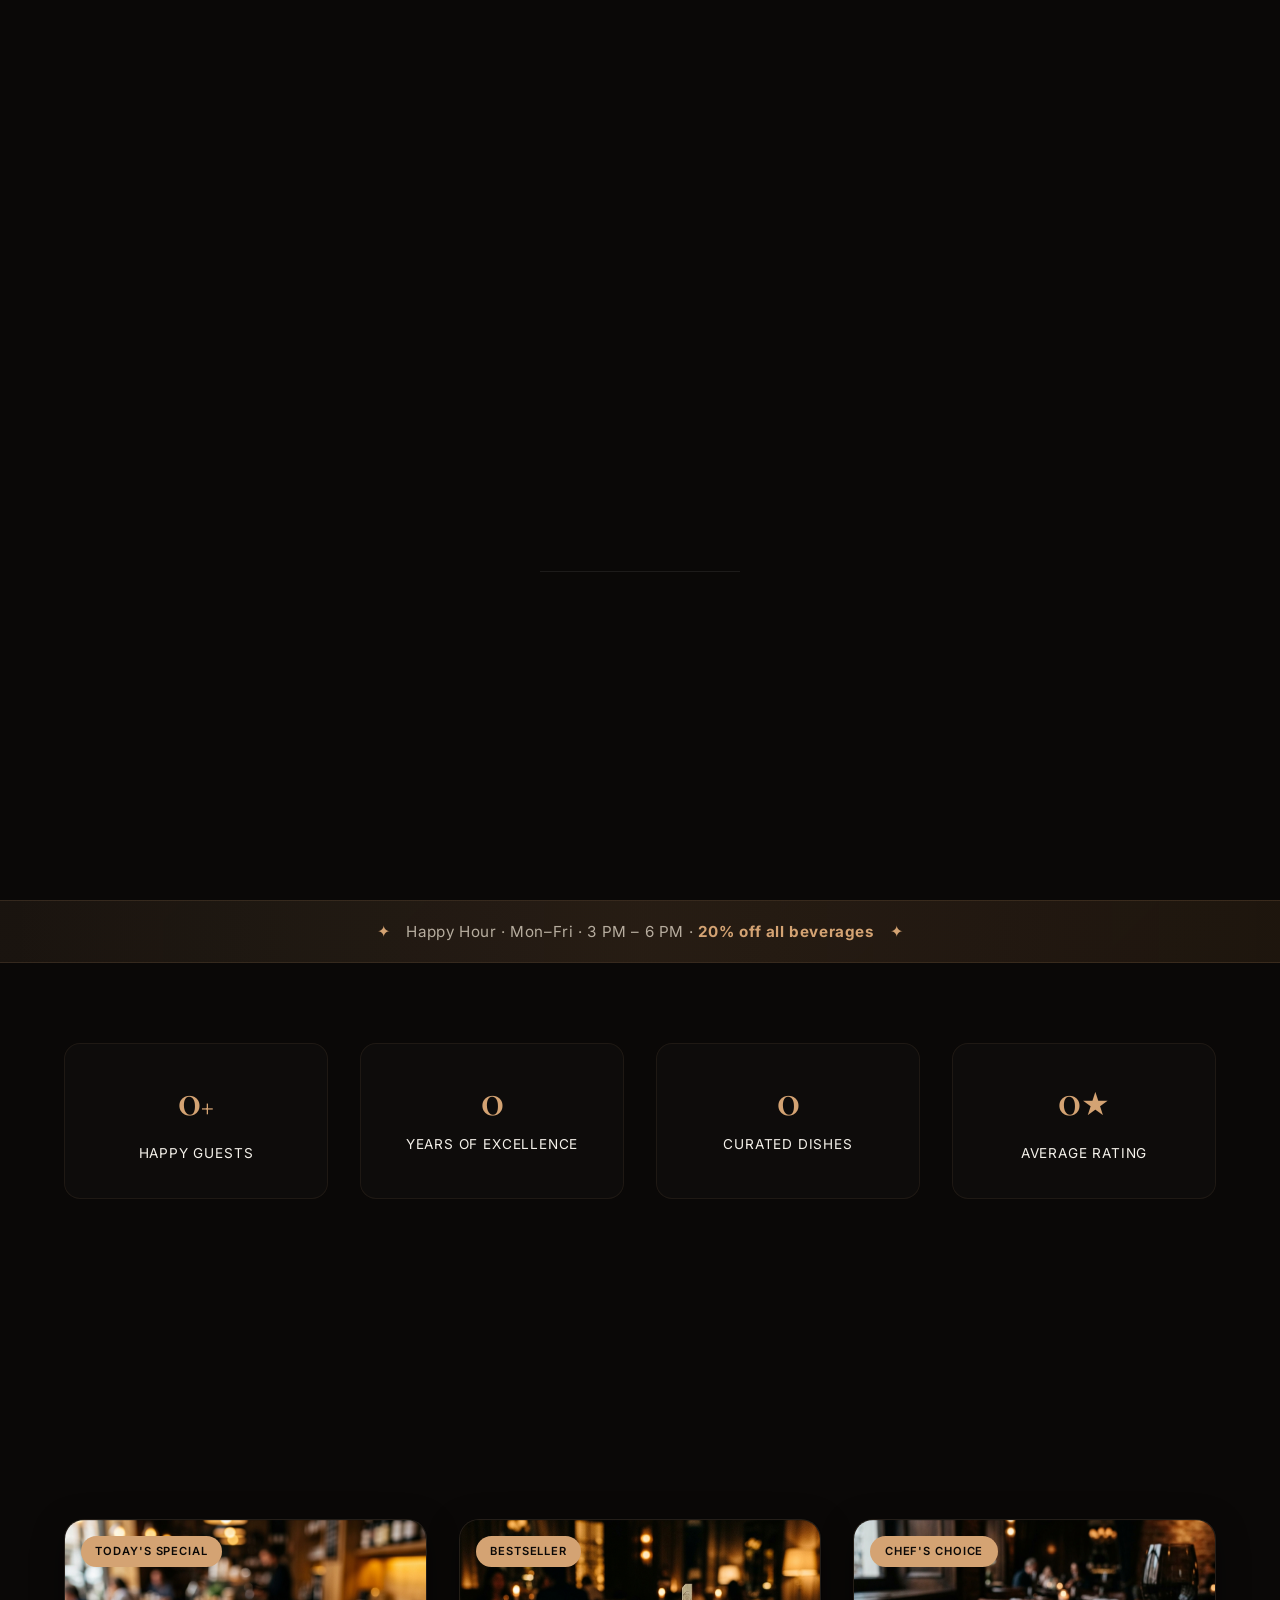
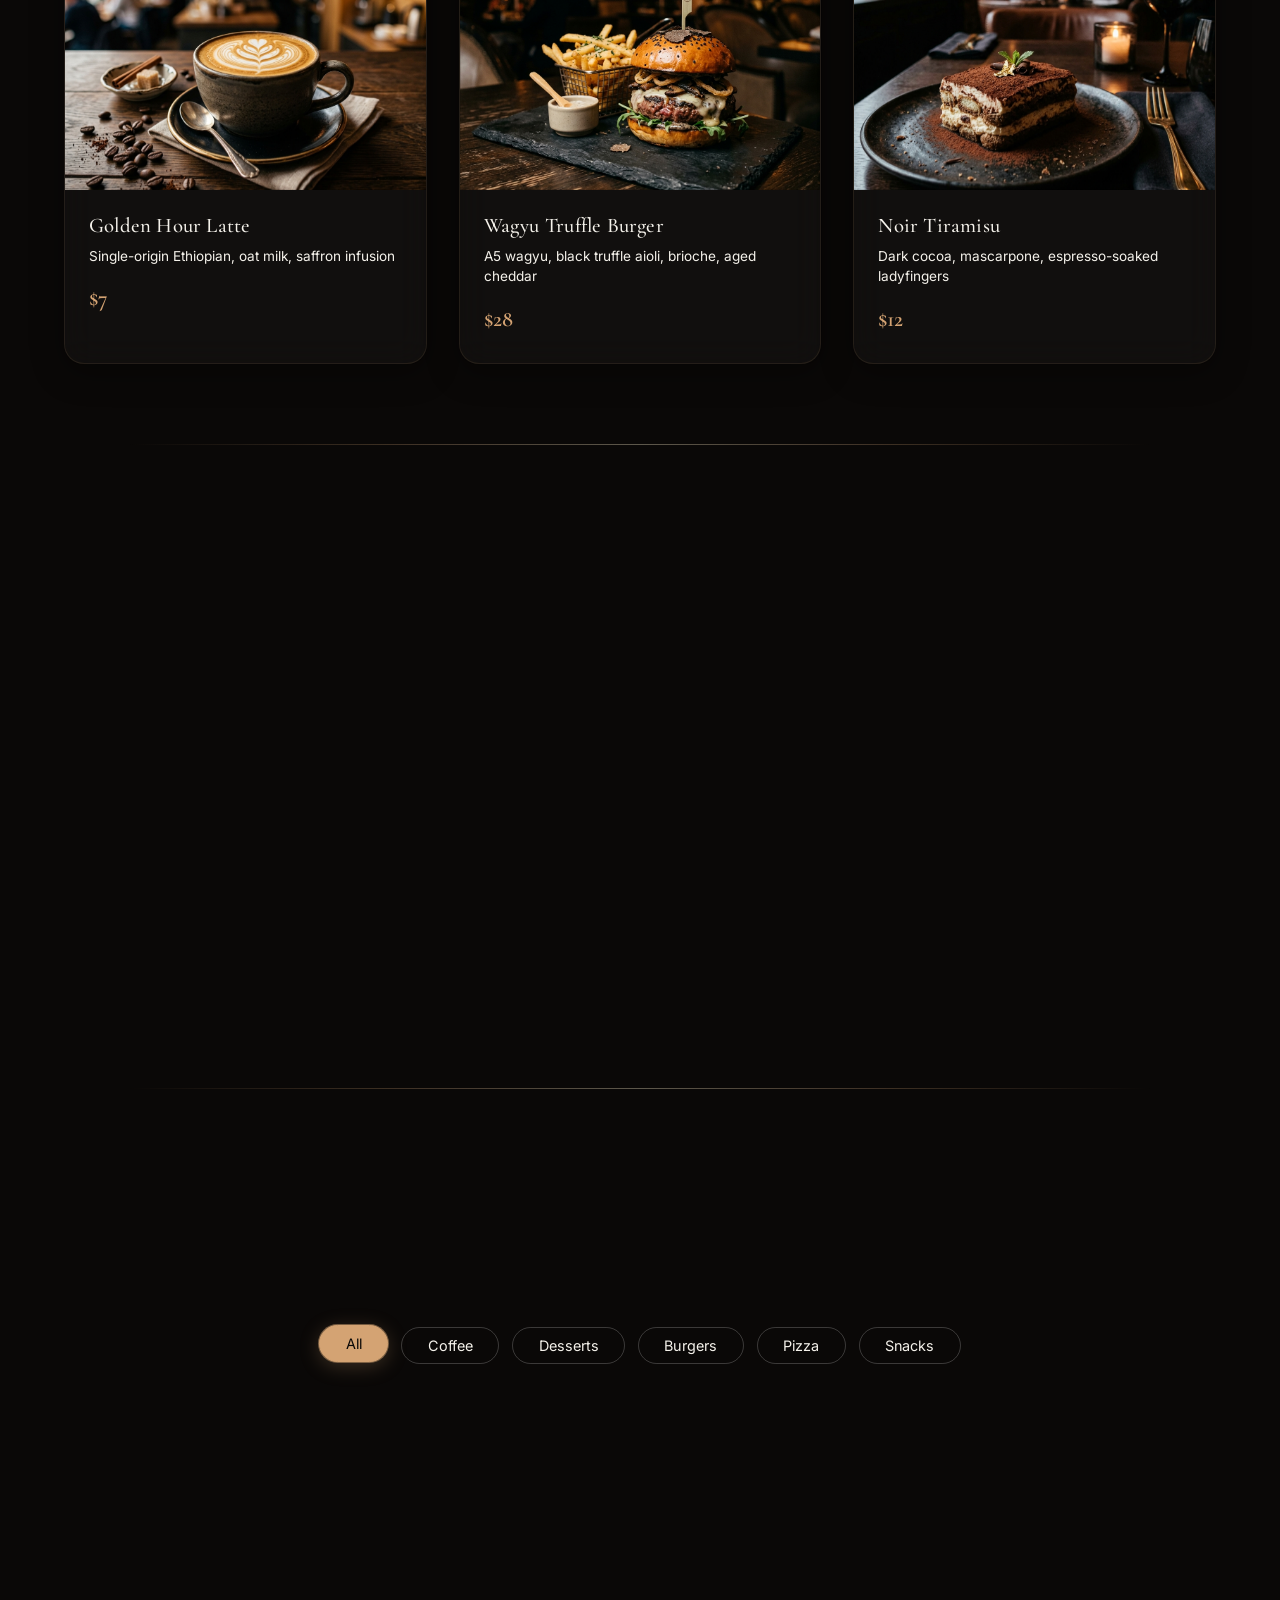
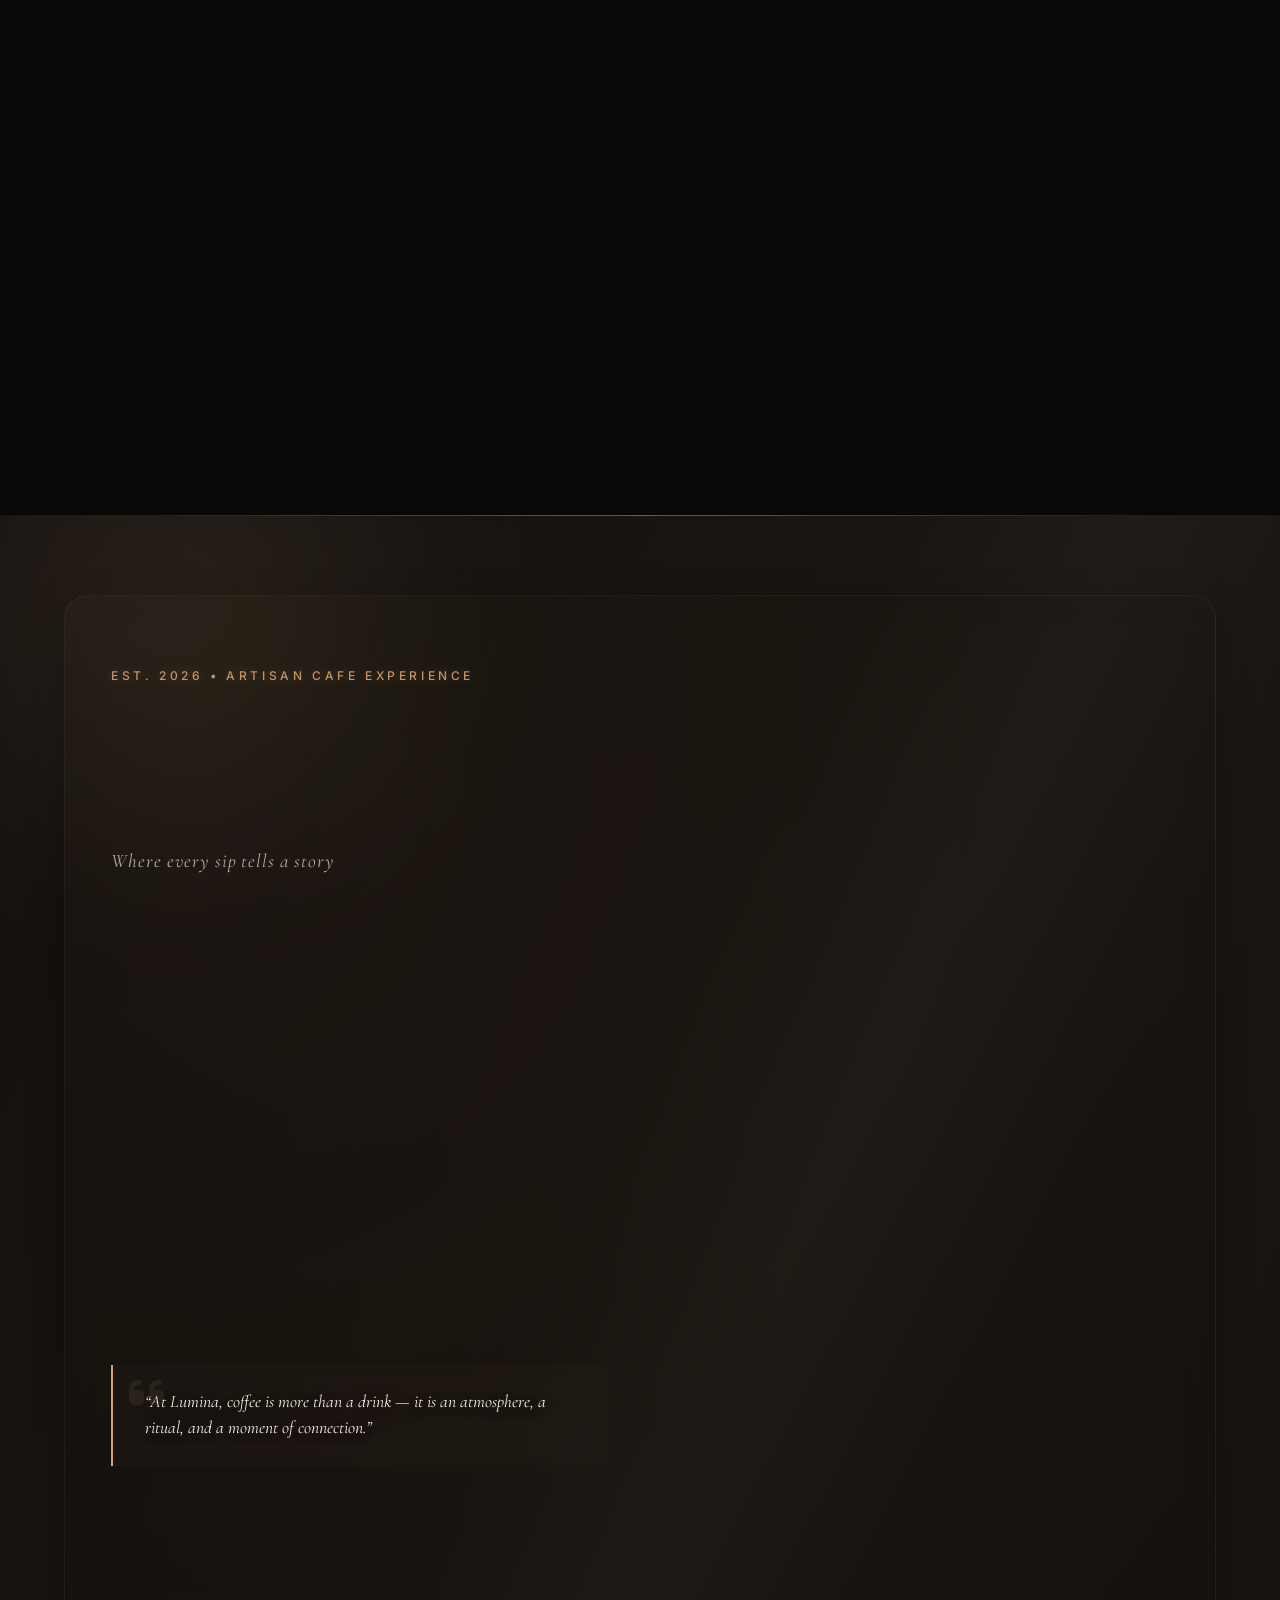
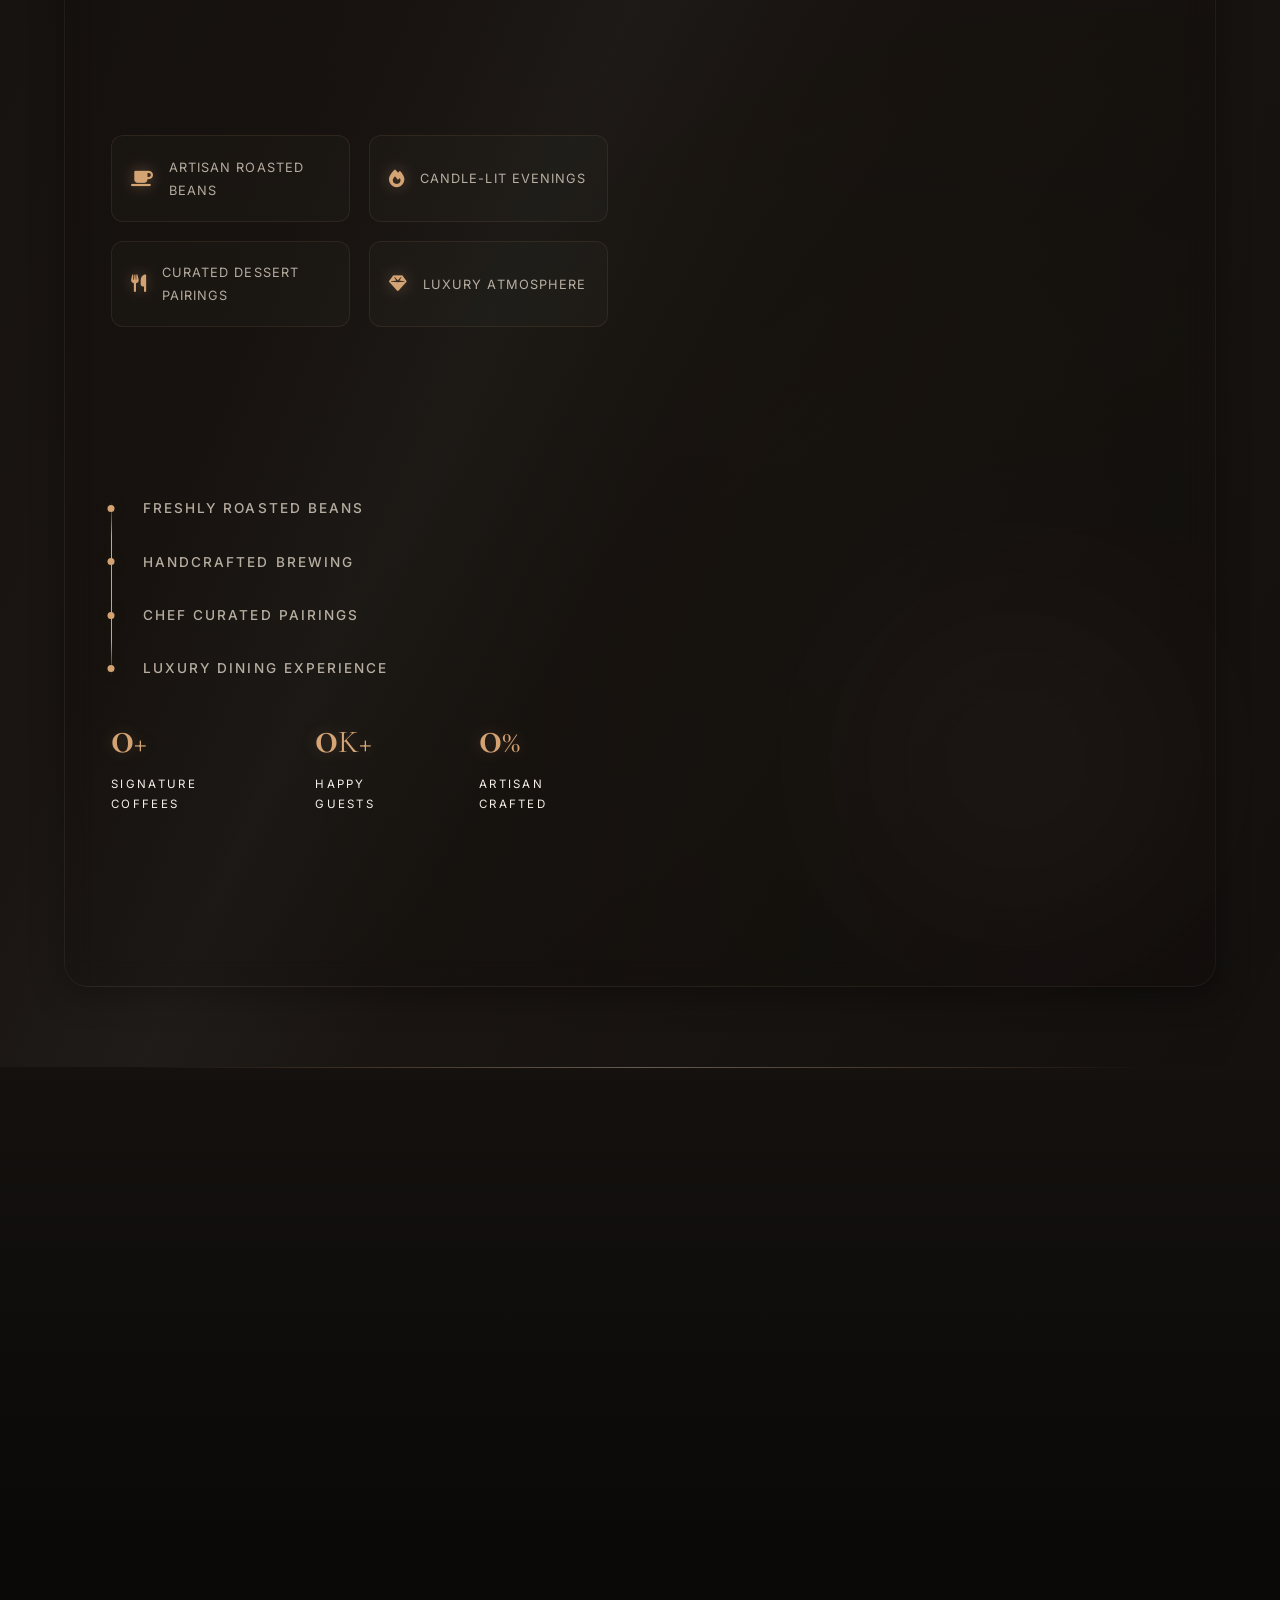
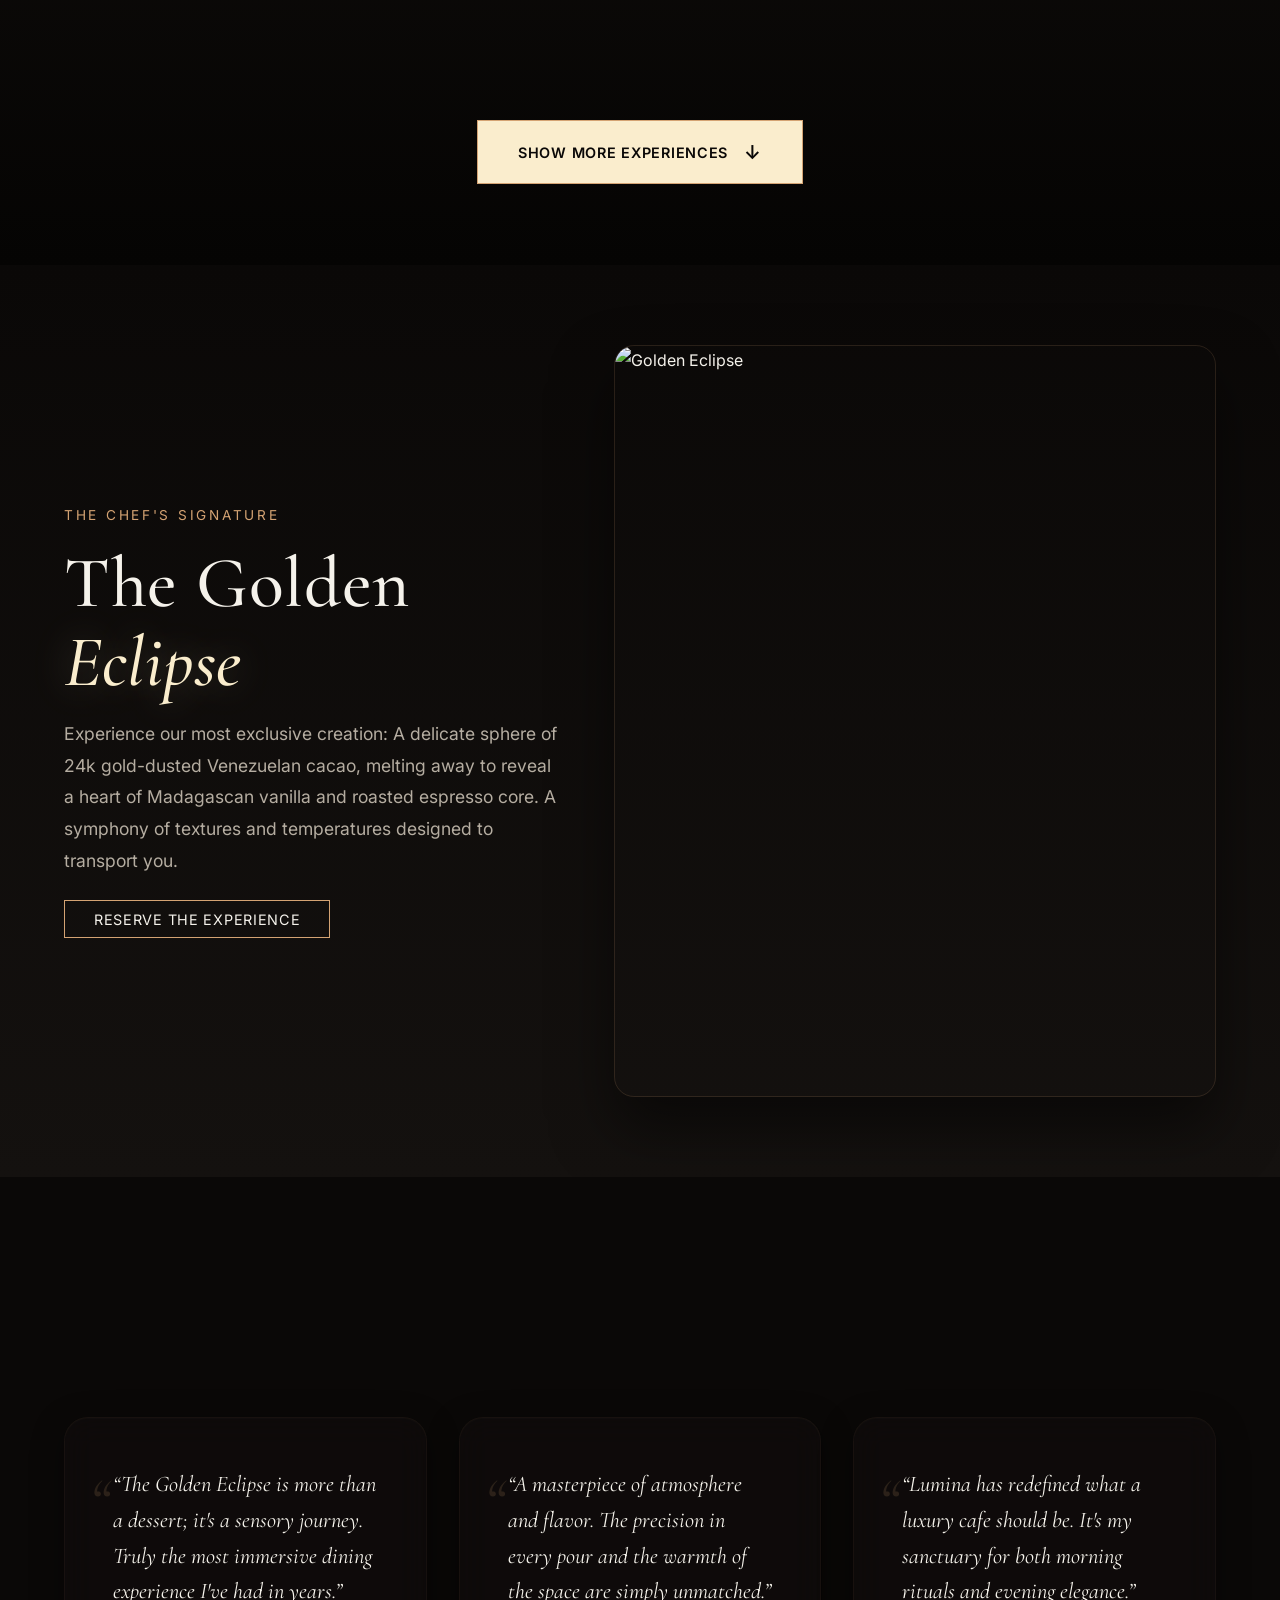
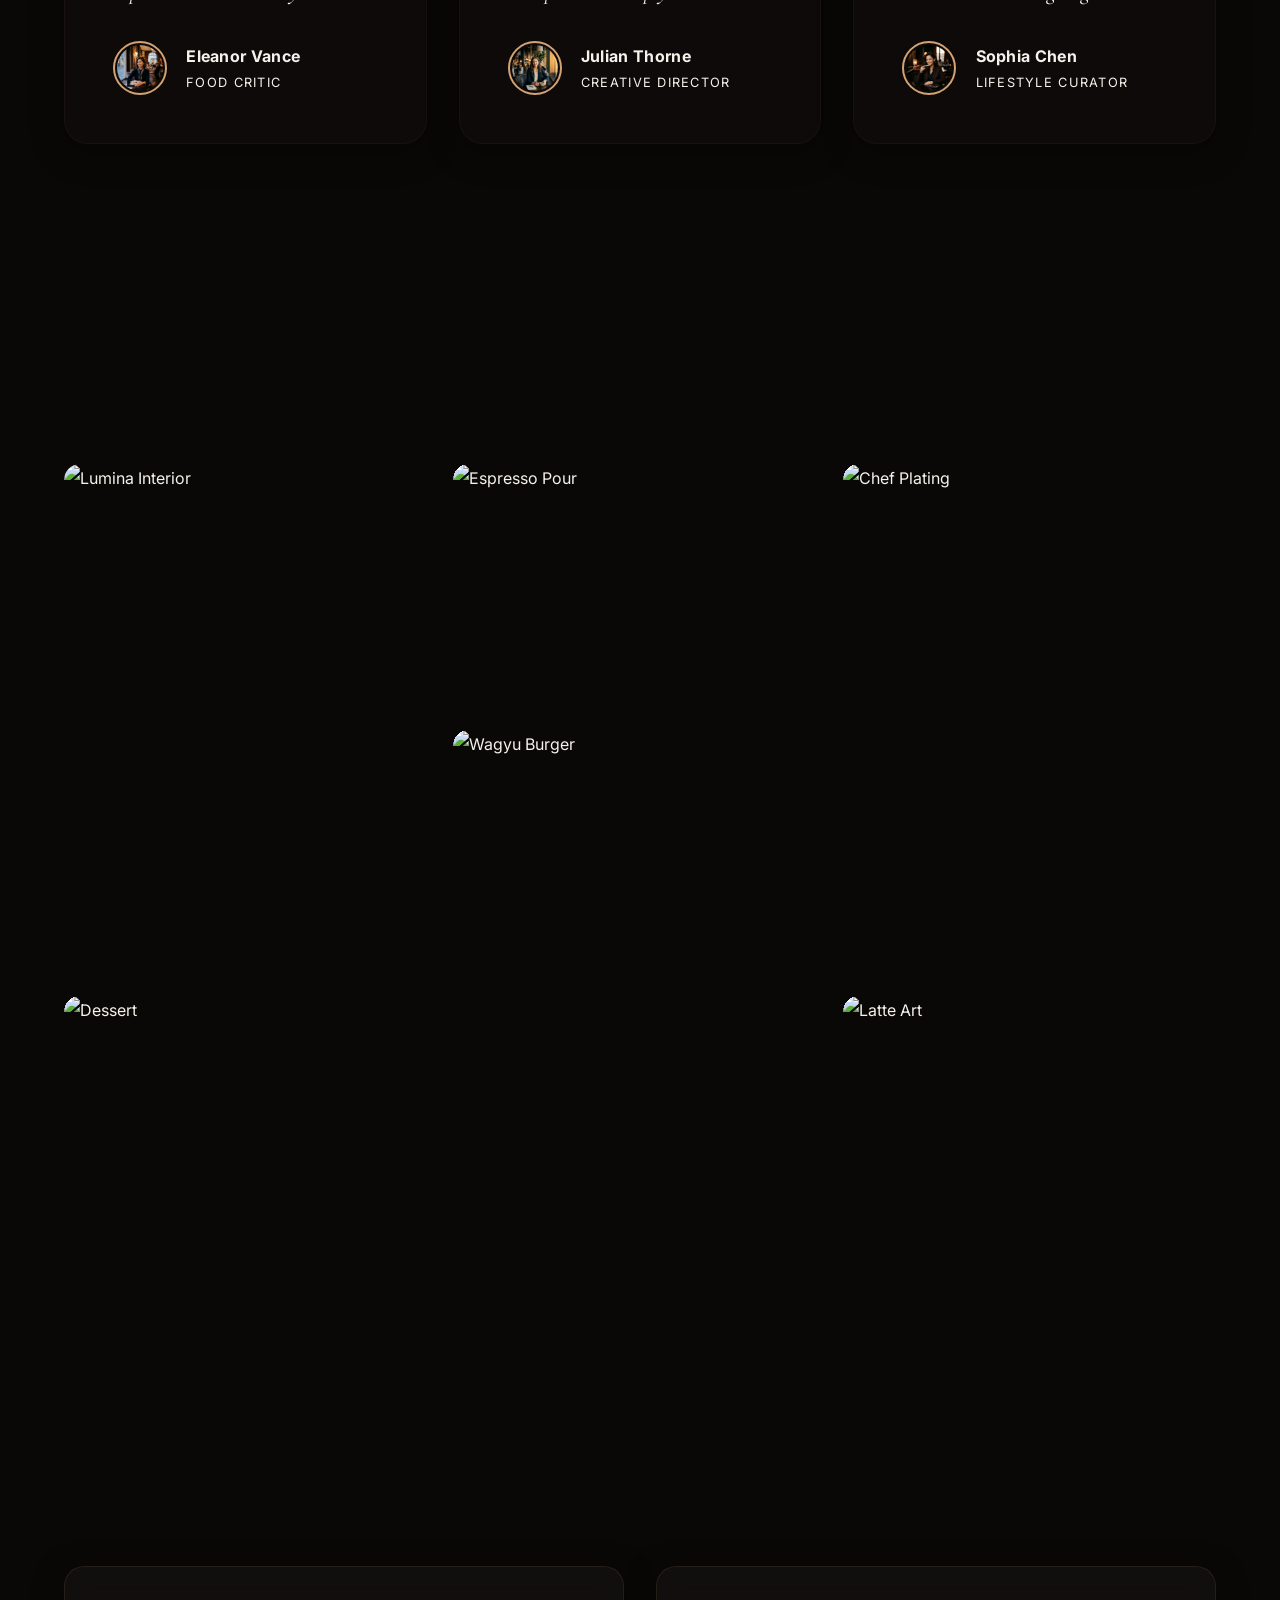
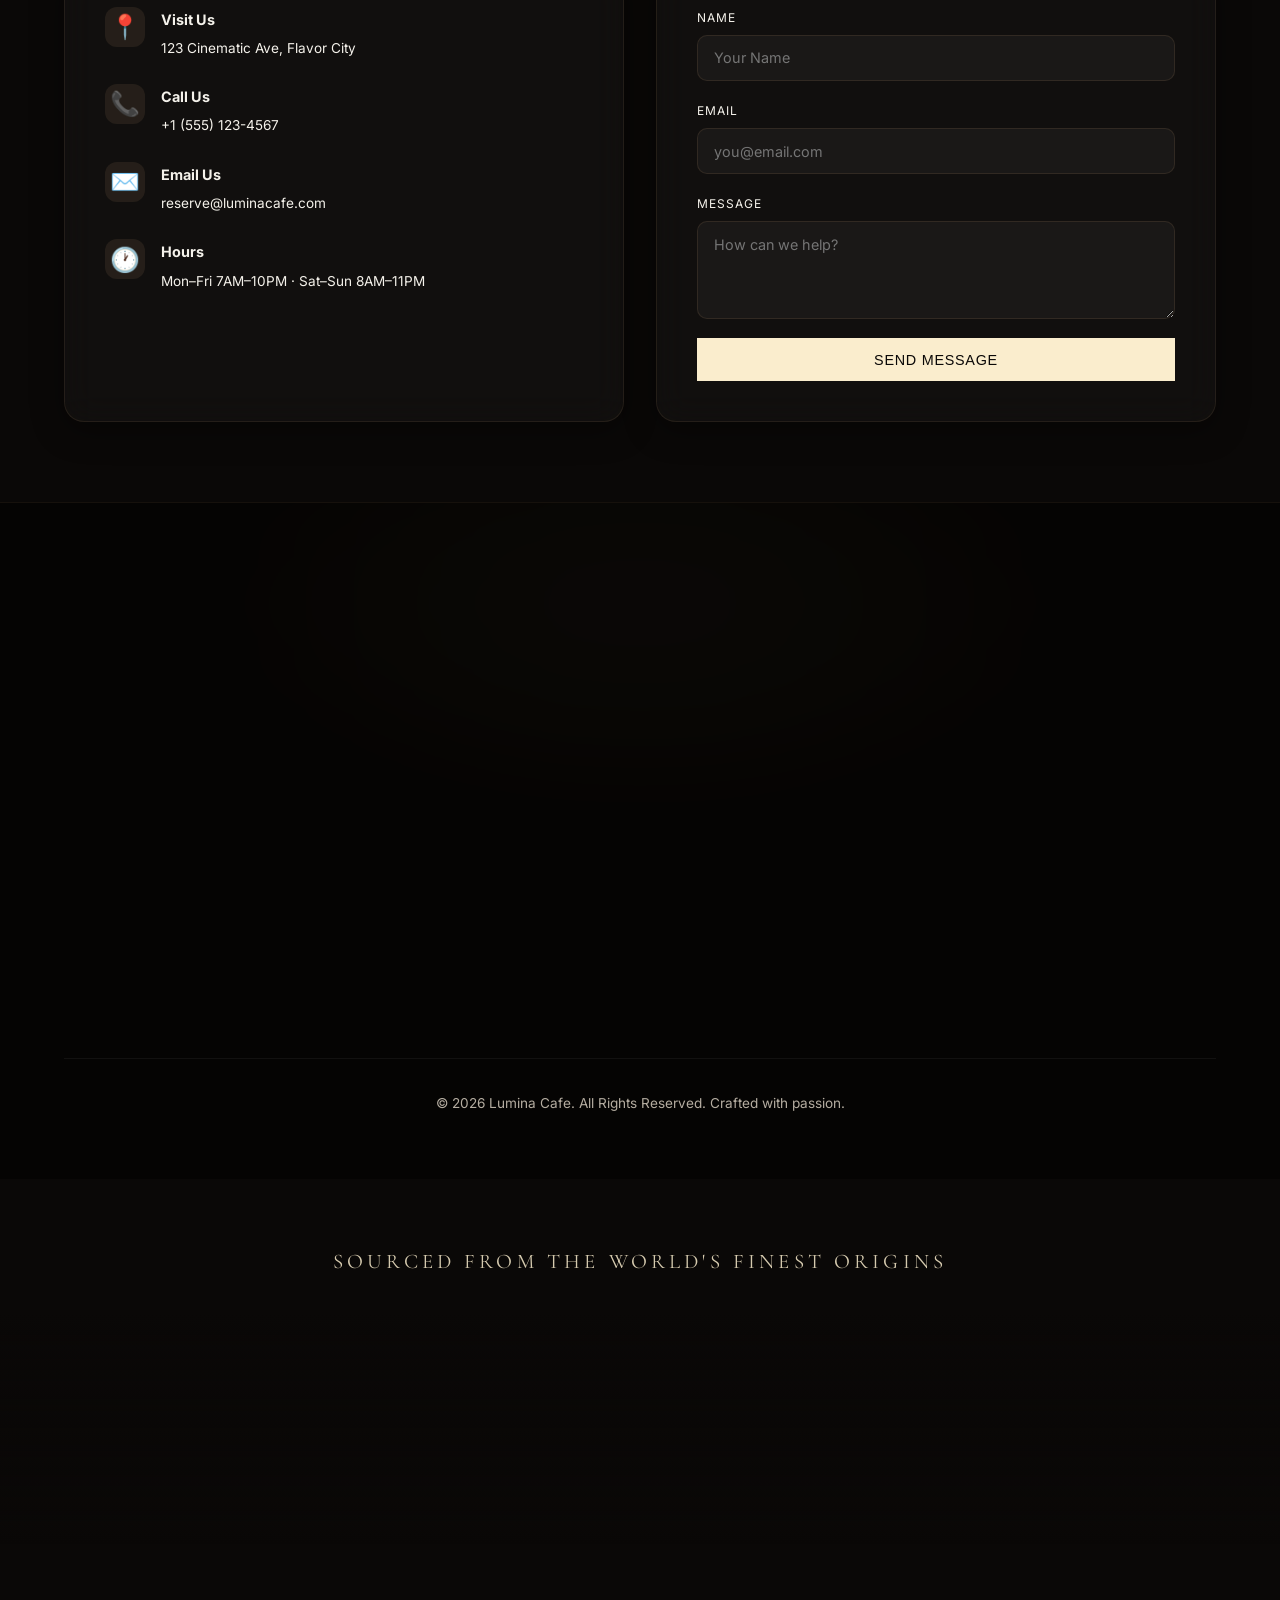
==== index.html @ 694cc817 "Upgrade footer social links to FontAwesome brands with premium 0.5s transitions" ====
<!DOCTYPE html>
<html lang="en">
<head>
    <meta charset="UTF-8">
    <meta name="viewport" content="width=device-width, initial-scale=1.0">
    <title>Lumina | Premium Cafe &amp; Restaurant — Artisan Coffee &amp; Gourmet Dining</title>
    <meta name="description" content="Lumina Cafe — Experience artisan coffee, gourmet cuisine, and cinematic ambiance. Reservations open for breakfast, lunch, dinner and happy hour in Flavor City.">
    <meta name="keywords" content="premium cafe, artisan coffee, gourmet restaurant, fine dining, Lumina, reservations">
    <meta property="og:title" content="Lumina — Premium Cafe & Restaurant">
    <meta property="og:description" content="Artisan coffee, gourmet cuisine, cinematic atmosphere.">
    <meta property="og:type" content="website">
    <meta name="twitter:card" content="summary_large_image">
    <link rel="icon" href="data:image/svg+xml,<svg xmlns='http://www.w3.org/2000/svg' viewBox='0 0 100 100'><text y='.9em' font-size='90'>☕</text></svg>">
    
    <!-- Preconnect to fonts -->
    <link rel="preconnect" href="https://fonts.googleapis.com">
    <link rel="preconnect" href="https://fonts.gstatic.com" crossorigin>
    <link href="https://fonts.googleapis.com/css2?family=Cormorant+Garamond:ital,wght@0,400;0,500;0,600;0,700;1,400&family=Inter:wght@300;400;500;600&display=swap" rel="stylesheet">
    <!-- FontAwesome icons -->
    <link rel="stylesheet" href="https://cdnjs.cloudflare.com/ajax/libs/font-awesome/6.4.0/css/all.min.css">
    <link rel="stylesheet" href="styles.css?v=3">
</head>
<body>
    <!-- Cinematic Preloader -->
    <div id="loader" class="loader-container">
        <div class="loader-content">
            <div class="loader-visual">
                <div class="loader-beans">
                    <div class="bean-bit"></div>
                    <div class="bean-bit"></div>
                    <div class="bean-bit"></div>
                </div>
                <div class="loader-steam">
                    <span style="--i:1"></span>
                    <span style="--i:3"></span>
                    <span style="--i:2"></span>
                </div>
            </div>
            <h1 class="loader-logo">LUMINA</h1>
            <div class="loader-status">
                <div class="status-bar"></div>
            </div>
        </div>
    </div>

    <!-- Three.js Canvas Container for Background Particles -->
    <canvas id="bg-canvas"></canvas>

    <!-- ── Ambient Atmosphere Layer (pure CSS, pointer-events: none) ── -->
    <div class="ambient-layer" aria-hidden="true">
        <!-- Floating warm light orbs -->
        <div class="amb-orb amb-orb--1"></div>
        <div class="amb-orb amb-orb--2"></div>
        <div class="amb-orb amb-orb--3"></div>
        <div class="amb-orb amb-orb--4"></div>
        <!-- Cinematic edge vignette (breathes softly) -->
        <div class="amb-vignette"></div>
        <!-- Bokeh micro-dots layer -->
        <div class="amb-bokeh"></div>
    </div>

    <!-- Navigation -->
    <nav class="navbar">
        <div class="logo">LUMINA</div>
        <div class="nav-links">
            <a href="#home" class="nav-link">Home</a>
            <a href="#menu" class="nav-link">Menu</a>
            <a href="#gallery" class="nav-link">Gallery</a>
            <a href="#story" class="nav-link">Story</a>
            <a href="#contact" class="nav-link">Contact</a>
        </div>
        <button class="cta-btn" id="nav-reserve-btn">Reservations</button>
        <div class="hamburger" id="hamburger-btn">
            <span></span>
            <span></span>
            <span></span>
        </div>
    </nav>

    <!-- Full-Screen Mobile Menu -->
    <div class="mobile-menu-overlay" id="mobile-menu">
        <button class="mobile-close" id="mobile-close-btn">&times;</button>
        <div class="mobile-menu-content">
            <a href="#home" class="mobile-link">Home</a>
            <a href="#menu" class="mobile-link">Menu</a>
            <a href="#gallery" class="mobile-link">Gallery</a>
            <a href="#story" class="mobile-link">Story</a>
            <a href="#contact" class="mobile-link">Contact</a>
            <button class="primary-btn mobile-reserve-btn" id="mobile-reserve-btn">Reserve a Table</button>
        </div>
    </div>

    <!-- Reservation Modal -->
    <div class="reservation-modal" id="reservation-modal">
        <div class="modal-backdrop" id="modal-backdrop"></div>
        <div class="modal-container glass">
            <button class="modal-close" id="modal-close">&times;</button>
            <h2 class="modal-title">Reserve Your Table</h2>
            <p class="modal-subtitle">Experience an unforgettable evening at Lumina</p>
            <form class="reservation-form" id="reservation-form" action="https://formspree.io/f/xpzvqgqk" method="POST">
                <div class="form-row">
                    <div class="form-group">
                        <label for="res-name">Full Name</label>
                        <input type="text" id="res-name" name="name" placeholder="Your Name" required>
                    </div>
                    <div class="form-group">
                        <label for="res-email">Email</label>
                        <input type="email" id="res-email" name="email" placeholder="you@email.com" required>
                    </div>
                </div>
                <div class="form-row">
                    <div class="form-group">
                        <label for="res-date">Date</label>
                        <input type="date" id="res-date" name="date" required>
                    </div>
                    <div class="form-group">
                        <label for="res-time">Time</label>
                        <input type="time" id="res-time" name="time" required>
                    </div>
                </div>
                <div class="form-row">
                    <div class="form-group">
                        <label for="res-guests">Guests</label>
                        <select id="res-guests" name="guests">
                            <option value="1">1 Guest</option>
                            <option value="2" selected>2 Guests</option>
                            <option value="3">3 Guests</option>
                            <option value="4">4 Guests</option>
                            <option value="5+">5+ Guests</option>
                        </select>
                    </div>
                    <div class="form-group">
                        <label for="res-occasion">Occasion</label>
                        <select id="res-occasion" name="occasion">
                            <option value="casual">Casual Dining</option>
                            <option value="birthday">Birthday</option>
                            <option value="anniversary">Anniversary</option>
                            <option value="business">Business Meeting</option>
                        </select>
                    </div>
                </div>
                <div class="form-group full-width">
                    <label for="res-notes">Special Requests</label>
                    <textarea id="res-notes" name="notes" placeholder="Allergies, seating preference, etc." rows="3"></textarea>
                </div>
                <button type="submit" class="primary-btn gold-btn submit-btn">Confirm Reservation</button>
            </form>
            <div class="form-success" id="form-success" style="display:none;">
                <span class="success-icon">✓</span>
                <h3>Reservation Confirmed!</h3>
                <p>We look forward to welcoming you at Lumina.</p>
            </div>
        </div>
    </div>

    <main>
        <!-- Hero Section -->
        <section id="home" class="hero stunning-hero">
            <div class="hero-bg-container">
                <video class="hero-bg-video" autoplay muted loop playsinline>
                    <source src="https://www.pexels.com/download/video/37387021/" type="video/mp4">
                </video>
                
                <div class="hero-ambient-glow"></div>
                <div class="hero-light-sweep"></div>
                <div class="hero-overlay"></div>
            </div>
            
            <div class="hero-content stunning-content">
                <h1 class="hero-title stunning-title">
                    <span class="title-line">Elevate Your</span><br>
                    <span class="title-line highlight italic gold-text">Coffee Experience</span>
                </h1>
                <p class="hero-subtitle stunning-subtitle">Immerse yourself in a world of rich aromas, artisan crafts, and luxurious indulgence.</p>
                
                <div class="hero-actions stunning-actions">
                    <a href="#order" class="primary-btn gold-btn">Order Now</a>
                    <a href="#menu" class="secondary-btn">Explore Menu</a>
                </div>
            </div>

            <!-- Floating 3D Assets -->
            <div class="hero-3d-assets">
                <img src="assets/3d_coffee_cup.png" alt="3D Coffee Cup" class="floating-asset main-cup">
            </div>

            <div class="scroll-indicator">
                <div class="mouse"></div>
                <span class="text">Scroll to discover</span>
            </div>
        </section>

        <!-- Promo Banner -->
        <div class="promo-banner">
            <span class="promo-icon">✦</span>
            <p class="promo-text">Happy Hour · Mon–Fri · 3 PM – 6 PM · <strong>20% off all beverages</strong></p>
            <span class="promo-icon">✦</span>
        </div>

        <!-- Stats Counter Section -->
        <section class="stats-section">
            <div class="stats-grid">
                <div class="stat-item">
                    <span class="stat-number" data-target="1200">0</span><span class="stat-suffix">+</span>
                    <p class="stat-label">Happy Guests</p>
                </div>
                <div class="stat-item">
                    <span class="stat-number" data-target="8">0</span>
                    <p class="stat-label">Years of Excellence</p>
                </div>
                <div class="stat-item">
                    <span class="stat-number" data-target="42">0</span>
                    <p class="stat-label">Curated Dishes</p>
                </div>
                <div class="stat-item">
                    <span class="stat-number" data-target="4.9">0</span><span class="stat-suffix">★</span>
                    <p class="stat-label">Average Rating</p>
                </div>
            </div>
        </section>

        <!-- Chef's Picks -->
        <section class="chefs-picks-section">
            <div class="section-header">
                <h2 class="section-title">Chef's Signature Picks</h2>
                <p class="section-subtitle">Handcrafted favorites from our culinary team.</p>
            </div>
            <div class="picks-grid">
                <div class="pick-card glass">
                    <div class="pick-img-wrap">
                        <img src="assets/chef_latte.png" alt="Signature Latte" class="pick-img">
                        <span class="pick-badge">Today's Special</span>
                    </div>
                    <div class="pick-info">
                        <h3>Golden Hour Latte</h3>
                        <p>Single-origin Ethiopian, oat milk, saffron infusion</p>
                        <span class="pick-price">$7</span>
                    </div>
                </div>
                <div class="pick-card glass">
                    <div class="pick-img-wrap">
                        <img src="assets/chef_burger.png" alt="Wagyu Burger" class="pick-img">
                        <span class="pick-badge">Bestseller</span>
                    </div>
                    <div class="pick-info">
                        <h3>Wagyu Truffle Burger</h3>
                        <p>A5 wagyu, black truffle aioli, brioche, aged cheddar</p>
                        <span class="pick-price">$28</span>
                    </div>
                </div>
                <div class="pick-card glass">
                    <div class="pick-img-wrap">
                        <img src="assets/chef_tiramisu.png" alt="Tiramisu" class="pick-img">
                        <span class="pick-badge">Chef's Choice</span>
                    </div>
                    <div class="pick-info">
                        <h3>Noir Tiramisu</h3>
                        <p>Dark cocoa, mascarpone, espresso-soaked ladyfingers</p>
                        <span class="pick-price">$12</span>
                    </div>
                </div>
            </div>
        </section>

        <!-- Features Section -->
        <section id="features" class="features-section">
            <div class="section-header">
                <h2 class="section-title">The Lumina Difference</h2>
                <p class="section-subtitle">Excellence in every detail, crafted for your ultimate experience.</p>
            </div>
            <div class="features-grid">
                <!-- Feature 1 -->
                <div class="feature-card glass feature-card-3d">
                    <div class="feature-icon-wrapper">
                        <img src="assets/icon_fresh.png" alt="Fresh Ingredients" class="feature-icon">
                        <div class="icon-glow"></div>
                    </div>
                    <h3>Fresh Ingredients</h3>
                    <p>Sourced locally to ensure the highest quality and vibrant flavors in every bite.</p>
                </div>
                <!-- Feature 2 -->
                <div class="feature-card glass feature-card-3d">
                    <div class="feature-icon-wrapper">
                        <img src="assets/icon_service.png" alt="Fast Service" class="feature-icon">
                        <div class="icon-glow"></div>
                    </div>
                    <h3>Fast Service</h3>
                    <p>Experience seamless, attentive, and prompt service without compromising on quality.</p>
                </div>
                <!-- Feature 3 -->
                <div class="feature-card glass feature-card-3d">
                    <div class="feature-icon-wrapper">
                        <img src="assets/icon_ambience.png" alt="Cozy Ambience" class="feature-icon">
                        <div class="icon-glow"></div>
                    </div>
                    <h3>Cozy Ambience</h3>
                    <p>A warm, cinematic atmosphere perfect for unwinding, working, or connecting.</p>
                </div>
                <!-- Feature 4 -->
                <div class="feature-card glass feature-card-3d">
                    <div class="feature-icon-wrapper">
                        <img src="assets/icon_chef.png" alt="Chef Special Recipes" class="feature-icon">
                        <div class="icon-glow"></div>
                    </div>
                    <h3>Chef Specials</h3>
                    <p>Exclusive, handcrafted recipes created by our award-winning culinary team.</p>
                </div>
                <!-- Feature 5 -->
                <div class="feature-card glass feature-card-3d">
                    <div class="feature-icon-wrapper">
                        <img src="assets/icon_order.png" alt="Online Ordering" class="feature-icon">
                        <div class="icon-glow"></div>
                    </div>
                    <h3>Online Ordering</h3>
                    <p>Effortlessly browse our menu and place your order directly from your device.</p>
                </div>
            </div>
        </section>

        <!-- Menu Showcase Section -->
        <section id="menu" class="menu-showcase">
            <div class="section-header">
                <h2 class="section-title">Artisan Offerings</h2>
                <p class="section-subtitle">Curated with the finest ingredients, designed to delight.</p>
            </div>

            <!-- Category Filters -->
            <div class="menu-filters">
                <button class="filter-btn active" data-filter="all">All</button>
                <button class="filter-btn" data-filter="coffee">Coffee</button>
                <button class="filter-btn" data-filter="desserts">Desserts</button>
                <button class="filter-btn" data-filter="burgers">Burgers</button>
                <button class="filter-btn" data-filter="pizza">Pizza</button>
                <button class="filter-btn" data-filter="snacks">Snacks</button>
            </div>
            
            <!-- Expanded Menu Categories -->
            <div class="menu-categories" id="menuCategories">

                <!-- ═══ COFFEE ═══ -->
                <div class="menu-category" data-category="coffee">
                    <div class="category-header" onclick="toggleCategory(this)">
                        <div class="category-header-left">
                            <div class="cat-thumb-wrapper">
                                <img src="assets/artisan_coffee.png" alt="Coffee" class="cat-thumb">
                            </div>
                            <div>
                                <h3 class="cat-title">Coffee &amp; Espresso</h3>
                                <p class="cat-tagline">Hand-pulled, single-origin perfection</p>
                            </div>
                        </div>
                        <div class="cat-meta">
                            <span class="cat-count">5 items</span>
                            <span class="cat-chevron">&#8964;</span>
                        </div>
                    </div>
                    <div class="sub-items-wrap">
                        <div class="sub-items-grid">
                            <div class="sub-item"><div class="sub-item-info"><span class="sub-name">Espresso</span><span class="sub-desc">Pure, intense single-origin shot with a golden crema</span></div><span class="sub-price">$4</span></div>
                            <div class="sub-item"><div class="sub-item-info"><span class="sub-name">Cappuccino</span><span class="sub-desc">Velvety steamed milk, bold espresso, airy microfoam crown</span></div><span class="sub-price">$6</span></div>
                            <div class="sub-item"><div class="sub-item-info"><span class="sub-name">Signature Latte</span><span class="sub-desc">Silky oat milk latte with house vanilla and caramel swirl</span></div><span class="sub-price">$7</span></div>
                            <div class="sub-item"><div class="sub-item-info"><span class="sub-name">Flat White</span><span class="sub-desc">Ristretto double-shot with microfoam, Australian-style</span></div><span class="sub-price">$6</span></div>
                            <div class="sub-item"><div class="sub-item-info"><span class="sub-name">Dark Mocha</span><span class="sub-desc">70% dark chocolate espresso blended with steamed milk</span></div><span class="sub-price">$7</span></div>
                        </div>
                    </div>
                </div>

                <!-- ═══ BURGERS ═══ -->
                <div class="menu-category" data-category="burgers">
                    <div class="category-header" onclick="toggleCategory(this)">
                        <div class="category-header-left">
                            <div class="cat-thumb-wrapper">
                                <img src="assets/burger_premium.png" alt="Burgers" class="cat-thumb">
                            </div>
                            <div>
                                <h3 class="cat-title">Artisan Burgers</h3>
                                <p class="cat-tagline">Handcrafted patties, luxurious toppings</p>
                            </div>
                        </div>
                        <div class="cat-meta">
                            <span class="cat-count">5 items</span>
                            <span class="cat-chevron">&#8964;</span>
                        </div>
                    </div>
                    <div class="sub-items-wrap">
                        <div class="sub-items-grid">
                            <div class="sub-item"><div class="sub-item-info"><span class="sub-name">Wagyu Truffle Burger</span><span class="sub-desc">A5 wagyu patty, aged cheddar, black truffle aioli, brioche bun</span></div><span class="sub-price">$24</span></div>
                            <div class="sub-item"><div class="sub-item-info"><span class="sub-name">Classic Beef Burger</span><span class="sub-desc">Prime beef, caramelised onions, pickles, house secret sauce</span></div><span class="sub-price">$16</span></div>
                            <div class="sub-item"><div class="sub-item-info"><span class="sub-name">Spicy Smash Burger</span><span class="sub-desc">Double smash patty, jalapeños, pepper jack, sriracha mayo</span></div><span class="sub-price">$18</span></div>
                            <div class="sub-item"><div class="sub-item-info"><span class="sub-name">Crispy Chicken Burger</span><span class="sub-desc">Southern-fried chicken thigh, slaw, honey mustard, dill pickle</span></div><span class="sub-price">$17</span></div>
                            <div class="sub-item"><div class="sub-item-info"><span class="sub-name">Mushroom Swiss Burger</span><span class="sub-desc">Wild mushroom medley, Swiss cheese, garlic butter, sourdough</span></div><span class="sub-price">$19</span></div>
                        </div>
                    </div>
                </div>

                <!-- ═══ PIZZA ═══ -->
                <div class="menu-category" data-category="pizza">
                    <div class="category-header" onclick="toggleCategory(this)">
                        <div class="category-header-left">
                            <div class="cat-thumb-wrapper">
                                <img src="assets/pizza_premium.png" alt="Pizza" class="cat-thumb">
                            </div>
                            <div>
                                <h3 class="cat-title">Wood-Fired Pizza</h3>
                                <p class="cat-tagline">Neapolitan-style with premium toppings</p>
                            </div>
                        </div>
                        <div class="cat-meta">
                            <span class="cat-count">5 items</span>
                            <span class="cat-chevron">&#8964;</span>
                        </div>
                    </div>
                    <div class="sub-items-wrap">
                        <div class="sub-items-grid">
                            <div class="sub-item"><div class="sub-item-info"><span class="sub-name">Margherita</span><span class="sub-desc">San Marzano tomato, fior di latte, fresh basil, extra-virgin olive oil</span></div><span class="sub-price">$14</span></div>
                            <div class="sub-item"><div class="sub-item-info"><span class="sub-name">Truffle Mushroom</span><span class="sub-desc">Black truffle paste, wild mushrooms, fontina, rosemary oil</span></div><span class="sub-price">$18</span></div>
                            <div class="sub-item"><div class="sub-item-info"><span class="sub-name">Pepperoni Slice</span><span class="sub-desc">Spiced pepperoni, smoked mozzarella, crushed tomato, honey drizzle</span></div><span class="sub-price">$15</span></div>
                            <div class="sub-item"><div class="sub-item-info"><span class="sub-name">Four Cheese</span><span class="sub-desc">Gorgonzola, ricotta, mozzarella, pecorino on a white cream base</span></div><span class="sub-price">$16</span></div>
                            <div class="sub-item"><div class="sub-item-info"><span class="sub-name">Spicy Chicken</span><span class="sub-desc">Grilled chicken, nduja, roasted peppers, smoked paprika, basil</span></div><span class="sub-price">$17</span></div>
                        </div>
                    </div>
                </div>

                <!-- ═══ SNACKS / SIDES ═══ -->
                <div class="menu-category" data-category="snacks">
                    <div class="category-header" onclick="toggleCategory(this)">
                        <div class="category-header-left">
                            <div class="cat-thumb-wrapper">
                                <img src="assets/snack_premium.png" alt="Fries" class="cat-thumb">
                            </div>
                            <div>
                                <h3 class="cat-title">Fries &amp; Sides</h3>
                                <p class="cat-tagline">Golden, crispy, elevated classics</p>
                            </div>
                        </div>
                        <div class="cat-meta">
                            <span class="cat-count">5 items</span>
                            <span class="cat-chevron">&#8964;</span>
                        </div>
                    </div>
                    <div class="sub-items-wrap">
                        <div class="sub-items-grid">
                            <div class="sub-item"><div class="sub-item-info"><span class="sub-name">Parmesan Truffle Fries</span><span class="sub-desc">Double-fried russet fries, white truffle oil, aged parmesan, chives</span></div><span class="sub-price">$9</span></div>
                            <div class="sub-item"><div class="sub-item-info"><span class="sub-name">Loaded Cheese Fries</span><span class="sub-desc">Crispy fries topped with molten cheddar sauce and crispy shallots</span></div><span class="sub-price">$10</span></div>
                            <div class="sub-item"><div class="sub-item-info"><span class="sub-name">Sweet Potato Fries</span><span class="sub-desc">Lightly spiced sweet potato fries with chipotle dipping cream</span></div><span class="sub-price">$9</span></div>
                            <div class="sub-item"><div class="sub-item-info"><span class="sub-name">Garlic Herb Fries</span><span class="sub-desc">Thin-cut fries tossed in roasted garlic butter, parsley, lemon zest</span></div><span class="sub-price">$8</span></div>
                            <div class="sub-item"><div class="sub-item-info"><span class="sub-name">Spicy Cajun Fries</span><span class="sub-desc">Waffle-cut fries dusted in Cajun spice blend, with remoulade sauce</span></div><span class="sub-price">$8</span></div>
                        </div>
                    </div>
                </div>

                <!-- ═══ DESSERTS ═══ -->
                <div class="menu-category" data-category="desserts">
                    <div class="category-header" onclick="toggleCategory(this)">
                        <div class="category-header-left">
                            <div class="cat-thumb-wrapper">
                                <img src="assets/luxury_pastry.png" alt="Desserts" class="cat-thumb">
                            </div>
                            <div>
                                <h3 class="cat-title">Desserts</h3>
                                <p class="cat-tagline">Sweet finales, crafted with passion</p>
                            </div>
                        </div>
                        <div class="cat-meta">
                            <span class="cat-count">5 items</span>
                            <span class="cat-chevron">&#8964;</span>
                        </div>
                    </div>
                    <div class="sub-items-wrap">
                        <div class="sub-items-grid">
                            <div class="sub-item"><div class="sub-item-info"><span class="sub-name">Noir Truffle Cake</span><span class="sub-desc">Mirror-glazed chocolate cake with edible gold leaf and ganache</span></div><span class="sub-price">$13</span></div>
                            <div class="sub-item"><div class="sub-item-info"><span class="sub-name">Chocolate Lava Cake</span><span class="sub-desc">Warm dark chocolate fondant, molten centre, served with vanilla ice cream</span></div><span class="sub-price">$11</span></div>
                            <div class="sub-item"><div class="sub-item-info"><span class="sub-name">Tiramisu</span><span class="sub-desc">Classic Italian espresso-soaked ladyfingers, mascarpone, cocoa dust</span></div><span class="sub-price">$10</span></div>
                            <div class="sub-item"><div class="sub-item-info"><span class="sub-name">Cheesecake</span><span class="sub-desc">New York baked cheesecake, mixed berry compote, graham cracker base</span></div><span class="sub-price">$10</span></div>
                            <div class="sub-item"><div class="sub-item-info"><span class="sub-name">Brownie Delight</span><span class="sub-desc">Fudgy walnut brownie, salted caramel drizzle, scoop of gelato</span></div><span class="sub-price">$9</span></div>
                        </div>
                    </div>
                </div>

            </div>
        </section>

        <!-- Story/About Section -->
        <section id="story" class="story-section">
            <div class="story-ambient">
                <div class="story-orb story-orb--1"></div>
                <div class="story-orb story-orb--2"></div>
                <div class="story-leak"></div>
            </div>
            <div class="story-container glass">
                <div class="story-content">
                    <div class="story-watermark">ARTISAN</div>
                    <span class="section-badge">EST. 2026 • ARTISAN CAFE EXPERIENCE</span>
                    <h2 class="section-title reveal-text">
                        <span class="craft-icon">✦</span>
                        <span>A</span> <span>Symphony</span> <span>of</span> <span>Flavors</span>
                        <span class="craft-icon">✦</span>
                    </h2>
                    <p class="section-tagline">Where every sip tells a story</p>
                    <div class="elegant-divider"></div>
                    <div class="story-philosophy">
                        <p>Every detail at Lumina is crafted to create warmth, intimacy, and unforgettable moments. From artisan coffee to candle-lit ambience, every experience is designed to awaken the senses.</p>
                        <div class="philosophy-accent"></div>
                    </div>
                    <p>Born from a passion for refined flavors and intimate conversations, Lumina was created to transform the simple act of coffee into an unforgettable cinematic experience. What began as a personal quest for the perfect roast has evolved into a sanctuary where every detail—from the gentle aroma of fresh beans to the soft amber glow of our space—is orchestrated to tell a story of dedication and craft.</p>
                    <div class="story-highlight-block luxury-quote-box">
                        <i class="fas fa-quote-left quote-mark"></i>
                        <p class="highlight-text">“At Lumina, coffee is more than a drink — it is an atmosphere, a ritual, and a moment of connection.”</p>
                    </div>
                    <p>Every roast is selected with intention, every detail curated to create harmony between flavor, aroma, and ambience. Step away from the world and lose yourself in a symphony of aromas, where the boundaries between dining and art are blurred, and every visit is a journey through the senses. Experience the perfect harmony of premium ingredients, luxurious ambiance, and exceptional service.</p>
                    
                    <div class="elegant-divider alt-divider"></div>
                    <div class="story-experience-grid">
                        <div class="experience-item">
                            <i class="fas fa-coffee"></i>
                            <span>Artisan Roasted Beans</span>
                        </div>
                        <div class="experience-item">
                            <i class="fas fa-fire"></i>
                            <span>Candle-Lit Evenings</span>
                        </div>
                        <div class="experience-item">
                            <i class="fas fa-utensils"></i>
                            <span>Curated Dessert Pairings</span>
                        </div>
                        <div class="experience-item">
                            <i class="fas fa-gem"></i>
                            <span>Luxury Atmosphere</span>
                        </div>
                    </div>
                    <div class="story-quote">
                        <div class="quote-accent-line"></div>
                        <blockquote class="cinematic-quote">“Crafted with passion, served with elegance.”</blockquote>
                        <p class="quote-subtext">Where conversations slow down and every cup becomes a memory.</p>
                    </div>
                    <div class="story-timeline">
                        <div class="timeline-line"></div>
                        <div class="timeline-item">
                            <div class="timeline-dot"></div>
                            <span class="timeline-text">Freshly Roasted Beans</span>
                        </div>
                        <div class="timeline-item">
                            <div class="timeline-dot"></div>
                            <span class="timeline-text">Handcrafted Brewing</span>
                        </div>
                        <div class="timeline-item">
                            <div class="timeline-dot"></div>
                            <span class="timeline-text">Chef Curated Pairings</span>
                        </div>
                        <div class="timeline-item">
                            <div class="timeline-dot"></div>
                            <span class="timeline-text">Luxury Dining Experience</span>
                        </div>
                    </div>
                    <div class="story-stats">
                        <div class="stat-box">
                            <div class="stat-num-wrap">
                                <span class="stat-number" data-target="15">0</span><span class="stat-suffix">+</span>
                            </div>
                            <span class="stat-desc">Signature Coffees</span>
                        </div>
                        <div class="stat-box">
                            <div class="stat-num-wrap">
                                <span class="stat-number" data-target="50">0</span><span class="stat-suffix">K+</span>
                            </div>
                            <span class="stat-desc">Happy Guests</span>
                        </div>
                        <div class="stat-box">
                            <div class="stat-num-wrap">
                                <span class="stat-number" data-target="100">0</span><span class="stat-suffix">%</span>
                            </div>
                            <span class="stat-desc">Artisan Crafted</span>
                        </div>
                    </div>
                    <button class="primary-btn mt-4">Read Our Story</button>
                </div>
                <div class="story-visual">
                    <div class="visual-accent"></div>
                    <div class="visual-inner">
                        <div class="light-reflection"></div>
                        <div class="steam-overlay"></div>
                        <video class="story-video" autoplay muted loop playsinline poster="assets/artisan_coffee.png">
                            <source src="https://www.pexels.com/download/video/16234554/" type="video/mp4">
                        </video>
                    </div>
                </div>
            </div>
        </section>

        <!-- Testimonials Section -->
        <section id="testimonials" class="testimonials-section">
            <div class="section-header">
                <h2 class="section-title">Guest Experiences</h2>
                <p class="section-subtitle">What our cherished patrons are saying about Lumina.</p>
            </div>
            
            <div class="testimonials-grid">
                <!-- Testimonial 1 -->
                <div class="testimonial-card glass testimonial-card-3d">
                    <div class="quote-icon">"</div>
                    <p class="testimonial-text">"An absolute sensory delight. The ambiance is breathtaking, and the wagyu burger was cooked to sheer perfection. A must-visit."</p>
                    <div class="testimonial-footer">
                        <img src="assets/profile_1.png" alt="Guest 1" class="profile-img">
                        <div class="guest-info">
                            <h4>Elena Rostova</h4>
                            <div class="stars">★★★★★</div>
                        </div>
                    </div>
                </div>

                <!-- Testimonial 2 -->
                <div class="testimonial-card glass testimonial-card-3d">
                    <div class="quote-icon">"</div>
                    <p class="testimonial-text">"The Velvet Espresso is an experience in itself. The attention to detail from the lighting to the service makes this my new favorite spot."</p>
                    <div class="testimonial-footer">
                        <img src="assets/profile_2.png" alt="Guest 2" class="profile-img">
                        <div class="guest-info">
                            <h4>Marcus Vance</h4>
                            <div class="stars">★★★★★</div>
                        </div>
                    </div>
                </div>

                <!-- Testimonial 3 -->
                <div class="testimonial-card glass testimonial-card-3d">
                    <div class="quote-icon">"</div>
                    <p class="testimonial-text">"We celebrated our anniversary here and it was magical. The Noir Truffle Cake is divine. Highly recommend for special evenings!"</p>
                    <div class="testimonial-footer">
                        <img src="assets/profile_3.png" alt="Guest 3" class="profile-img">
                        <div class="guest-info">
                            <h4>Sarah & James</h4>
                            <div class="stars">★★★★★</div>
                        </div>
                    </div>
                </div>

                <!-- Extra Testimonials (Hidden by default) -->
                <div class="testimonial-card glass testimonial-card-3d extra-testimonial hidden-item">
                    <div class="quote-icon">"</div>
                    <p class="testimonial-text">"The ambiance here is unlike anything else. Perfect for a quiet afternoon with a book and the best pour-over coffee in the city."</p>
                    <div class="testimonial-footer">
                        <img src="assets/profile_1.png" alt="Guest 4" class="profile-img">
                        <div class="guest-info">
                            <h4>Sophia Carter</h4>
                            <div class="stars">★★★★★</div>
                        </div>
                    </div>
                </div>

                <div class="testimonial-card glass testimonial-card-3d extra-testimonial hidden-item">
                    <div class="quote-icon">"</div>
                    <p class="testimonial-text">"Best pizza in town, period. The wood-fired crust is authentic and the truffle mushroom toppings are out of this world."</p>
                    <div class="testimonial-footer">
                        <img src="assets/profile_2.png" alt="Guest 5" class="profile-img">
                        <div class="guest-info">
                            <h4>Liam Johnson</h4>
                            <div class="stars">★★★★★</div>
                        </div>
                    </div>
                </div>

                <div class="testimonial-card glass testimonial-card-3d extra-testimonial hidden-item">
                    <div class="quote-icon">"</div>
                    <p class="testimonial-text">"A true hidden gem. The attention to detail in every dish is remarkable. The atmosphere makes you feel like you're in a movie."</p>
                    <div class="testimonial-footer">
                        <img src="assets/profile_3.png" alt="Guest 6" class="profile-img">
                        <div class="guest-info">
                            <h4>Isabella Rossi</h4>
                            <div class="stars">★★★★★</div>
                        </div>
                    </div>
                </div>

                <div class="testimonial-card glass testimonial-card-3d extra-testimonial hidden-item">
                    <div class="quote-icon">"</div>
                    <p class="testimonial-text">"The Golden Hour Latte is a game-changer. I come here every morning just for that perfect blend of saffron and espresso."</p>
                    <div class="testimonial-footer">
                        <img src="assets/profile_1.png" alt="Guest 7" class="profile-img">
                        <div class="guest-info">
                            <h4>Noah Smith</h4>
                            <div class="stars">★★★★★</div>
                        </div>
                    </div>
                </div>

                <div class="testimonial-card glass testimonial-card-3d extra-testimonial hidden-item">
                    <div class="quote-icon">"</div>
                    <p class="testimonial-text">"Celebrated my graduation here and the staff made it so special. The Noir Truffle Cake is a masterpiece of flavor."</p>
                    <div class="testimonial-footer">
                        <img src="assets/profile_2.png" alt="Guest 8" class="profile-img">
                        <div class="guest-info">
                            <h4>Olivia Brown</h4>
                            <div class="stars">★★★★★</div>
                        </div>
                    </div>
                </div>

                <div class="testimonial-card glass testimonial-card-3d extra-testimonial hidden-item">
                    <div class="quote-icon">"</div>
                    <p class="testimonial-text">"The Wagyu burger is worth every penny. Juicy, flavorful, and perfectly cooked. The truffle aioli is the secret ingredient."</p>
                    <div class="testimonial-footer">
                        <img src="assets/profile_3.png" alt="Guest 9" class="profile-img">
                        <div class="guest-info">
                            <h4>Ethan Davis</h4>
                            <div class="stars">★★★★★</div>
                        </div>
                    </div>
                </div>

                <div class="testimonial-card glass testimonial-card-3d extra-testimonial hidden-item">
                    <div class="quote-icon">"</div>
                    <p class="testimonial-text">"The desserts are absolute works of art. Almost too beautiful to eat! Every visit to Lumina is a journey through the senses."</p>
                    <div class="testimonial-footer">
                        <img src="assets/profile_1.png" alt="Guest 10" class="profile-img">
                        <div class="guest-info">
                            <h4>Mia Wilson</h4>
                            <div class="stars">★★★★★</div>
                        </div>
                    </div>
                </div>

                <!-- 10 Additional Testimonials (Testimonials 11 to 20) -->
                <div class="testimonial-card glass testimonial-card-3d extra-testimonial hidden-item">
                    <div class="quote-icon">"</div>
                    <p class="testimonial-text">"The artisanal mocktails are highly creative. The smoked rosemary finish on the Crimson Ember is unforgettable."</p>
                    <div class="testimonial-footer">
                        <img src="assets/profile_2.png" alt="Guest 11" class="profile-img">
                        <div class="guest-info">
                            <h4>Lucas Montgomery</h4>
                            <div class="stars">★★★★★</div>
                        </div>
                    </div>
                </div>

                <div class="testimonial-card glass testimonial-card-3d extra-testimonial hidden-item">
                    <div class="quote-icon">"</div>
                    <p class="testimonial-text">"As a designer, I'm blown away by the interior details. The balance of shadows, copper tones, and ambient lighting is pure perfection."</p>
                    <div class="testimonial-footer">
                        <img src="assets/profile_3.png" alt="Guest 12" class="profile-img">
                        <div class="guest-info">
                            <h4>Ava Jenkins</h4>
                            <div class="stars">★★★★★</div>
                        </div>
                    </div>
                </div>

                <div class="testimonial-card glass testimonial-card-3d extra-testimonial hidden-item">
                    <div class="quote-icon">"</div>
                    <p class="testimonial-text">"The slow-drip siphon coffee here is a masterpiece. The tasting notes of blueberry and dark chocolate were incredibly clear."</p>
                    <div class="testimonial-footer">
                        <img src="assets/profile_1.png" alt="Guest 13" class="profile-img">
                        <div class="guest-info">
                            <h4>Oliver Chen</h4>
                            <div class="stars">★★★★★</div>
                        </div>
                    </div>
                </div>

                <div class="testimonial-card glass testimonial-card-3d extra-testimonial hidden-item">
                    <div class="quote-icon">"</div>
                    <p class="testimonial-text">"Exceptional hospitality! The server guided us through the tasting menu with genuine passion. A masterclass in luxury dining."</p>
                    <div class="testimonial-footer">
                        <img src="assets/profile_2.png" alt="Guest 14" class="profile-img">
                        <div class="guest-info">
                            <h4>Charlotte Dubois</h4>
                            <div class="stars">★★★★★</div>
                        </div>
                    </div>
                </div>

                <div class="testimonial-card glass testimonial-card-3d extra-testimonial hidden-item">
                    <div class="quote-icon">"</div>
                    <p class="testimonial-text">"That wood-fired salmon melts in your mouth. The combination of lemon-herb glaze and smoky finish was absolutely sublime."</p>
                    <div class="testimonial-footer">
                        <img src="assets/profile_3.png" alt="Guest 15" class="profile-img">
                        <div class="guest-info">
                            <h4>Mason Ramirez</h4>
                            <div class="stars">★★★★★</div>
                        </div>
                    </div>
                </div>

                <div class="testimonial-card glass testimonial-card-3d extra-testimonial hidden-item">
                    <div class="quote-icon">"</div>
                    <p class="testimonial-text">"The live jazz night on Friday paired with their signature cocktail list makes it the absolute finest night out in the city."</p>
                    <div class="testimonial-footer">
                        <img src="assets/profile_1.png" alt="Guest 16" class="profile-img">
                        <div class="guest-info">
                            <h4>Amelia Thompson</h4>
                            <div class="stars">★★★★★</div>
                        </div>
                    </div>
                </div>

                <div class="testimonial-card glass testimonial-card-3d extra-testimonial hidden-item">
                    <div class="quote-icon">"</div>
                    <p class="testimonial-text">"Every single ingredient feels curated. The homemade pistachio gelato is creamy, rich, and not overly sweet. A masterpiece."</p>
                    <div class="testimonial-footer">
                        <img src="assets/profile_2.png" alt="Guest 17" class="profile-img">
                        <div class="guest-info">
                            <h4>Jameson Cole</h4>
                            <div class="stars">★★★★★</div>
                        </div>
                    </div>
                </div>

                <div class="testimonial-card glass testimonial-card-3d extra-testimonial hidden-item">
                    <div class="quote-icon">"</div>
                    <p class="testimonial-text">"Lumina is a sanctuary. Whether it's a busy weekday or a slow Sunday, the level of sophistication remains unmatched."</p>
                    <div class="testimonial-footer">
                        <img src="assets/profile_3.png" alt="Guest 18" class="profile-img">
                        <div class="guest-info">
                            <h4>Evelyn Sinclair</h4>
                            <div class="stars">★★★★★</div>
                        </div>
                    </div>
                </div>

                <div class="testimonial-card glass testimonial-card-3d extra-testimonial hidden-item">
                    <div class="quote-icon">"</div>
                    <p class="testimonial-text">"The dry-aged steak is cooked flawlessly. The crust was perfectly seared, the center incredibly tender, and the truffle butter divine."</p>
                    <div class="testimonial-footer">
                        <img src="assets/profile_1.png" alt="Guest 19" class="profile-img">
                        <div class="guest-info">
                            <h4>Benjamin Patel</h4>
                            <div class="stars">★★★★★</div>
                        </div>
                    </div>
                </div>

                <div class="testimonial-card glass testimonial-card-3d extra-testimonial hidden-item">
                    <div class="quote-icon">"</div>
                    <p class="testimonial-text">"An enchanting experience from start to finish. The soft jazz, the warm glow of the lights, and the divine food create magic."</p>
                    <div class="testimonial-footer">
                        <img src="assets/profile_2.png" alt="Guest 20" class="profile-img">
                        <div class="guest-info">
                            <h4>Lily Dubois</h4>
                            <div class="stars">★★★★★</div>
                        </div>
                    </div>
                </div>
            </div>

            <div class="testimonials-actions reveal-item">
                <button id="show-more-testimonials" class="cta-btn gold-btn">
                    <span class="btn-text">Show More Experiences</span>
                    <span class="btn-icon">↓</span>
                </button>
            </div>
        </section>

        <!-- Featured Experience Section -->
        <section id="signature" class="signature-section">
            <div class="signature-container">
                <div class="signature-content">
                    <span class="signature-label">The Chef's Signature</span>
                    <h2 class="signature-title">The Golden <br><span class="italic gold-text">Eclipse</span></h2>
                    <p class="signature-description">Experience our most exclusive creation: A delicate sphere of 24k gold-dusted Venezuelan cacao, melting away to reveal a heart of Madagascan vanilla and roasted espresso core. A symphony of textures and temperatures designed to transport you.</p>
                    <div class="signature-actions">
                        <button class="cta-btn" id="signature-reserve-btn">Reserve the Experience</button>
                    </div>
                </div>
                <div class="signature-visual">
                    <div class="signature-img-wrapper">
                        <img src="https://images.unsplash.com/photo-1587314168485-3236d6710814?q=80&w=800&auto=format&fit=crop" alt="Golden Eclipse" class="signature-img" data-parallax="0.05">
                        <div class="signature-ambient-glow" data-parallax="0.08"></div>
                    </div>
                </div>
            </div>
        </section>

        <!-- Testimonials Section -->
        <section id="experience" class="experience-section">
            <div class="section-header">
                <h2 class="section-title">Guest Stories</h2>
                <p class="section-subtitle">Moments from those who live the Lumina life.</p>
            </div>
            <div class="experience-grid">
                <div class="experience-card glass">
                    <div class="exp-quote">“The Golden Eclipse is more than a dessert; it's a sensory journey. Truly the most immersive dining experience I've had in years.”</div>
                    <div class="exp-user">
                        <img src="assets/review_1.png" alt="Eleanor Vance" class="exp-avatar">
                        <div class="exp-info">
                            <span class="exp-name">Eleanor Vance</span>
                            <span class="exp-role">Food Critic</span>
                        </div>
                    </div>
                </div>
                <div class="experience-card glass">
                    <div class="exp-quote">“A masterpiece of atmosphere and flavor. The precision in every pour and the warmth of the space are simply unmatched.”</div>
                    <div class="exp-user">
                        <img src="assets/review_2.png" alt="Julian Thorne" class="exp-avatar">
                        <div class="exp-info">
                            <span class="exp-name">Julian Thorne</span>
                            <span class="exp-role">Creative Director</span>
                        </div>
                    </div>
                </div>
                <div class="experience-card glass">
                    <div class="exp-quote">“Lumina has redefined what a luxury cafe should be. It's my sanctuary for both morning rituals and evening elegance.”</div>
                    <div class="exp-user">
                        <img src="assets/review_3.png" alt="Sophia Chen" class="exp-avatar">
                        <div class="exp-info">
                            <span class="exp-name">Sophia Chen</span>
                            <span class="exp-role">Lifestyle Curator</span>
                        </div>
                    </div>
                </div>
            </div>
        </section>

        <!-- Gallery Section -->
        <section id="gallery" class="gallery-section">
            <div class="section-header">
                <h2 class="section-title">Our Ambience</h2>
                <p class="section-subtitle">Step inside the world of Lumina.</p>
            </div>
            <div class="gallery-grid">
                <div class="gallery-item gallery-item--tall">
                    <img src="https://images.unsplash.com/photo-1554118811-1e0d58224f24?q=80&w=800&auto=format&fit=crop" alt="Lumina Interior" loading="lazy">
                    <div class="gallery-overlay"><span>Interior</span></div>
                </div>
                <div class="gallery-item">
                    <img src="https://images.unsplash.com/photo-1497935586351-b67a49e012bf?q=80&w=800&auto=format&fit=crop" alt="Espresso Pour" loading="lazy">
                    <div class="gallery-overlay"><span>The Pour</span></div>
                </div>
                <div class="gallery-item">
                    <img src="https://images.unsplash.com/photo-1600565193348-f74bd3c7ccdf?q=80&w=800&auto=format&fit=crop" alt="Chef Plating" loading="lazy">
                    <div class="gallery-overlay"><span>Craft</span></div>
                </div>
                <div class="gallery-item">
                    <img src="https://images.unsplash.com/photo-1568901346375-23c9450c58cd?q=80&w=800&auto=format&fit=crop" alt="Wagyu Burger" loading="lazy">
                    <div class="gallery-overlay"><span>Wagyu</span></div>
                </div>
                <div class="gallery-item gallery-item--wide">
                    <img src="https://images.unsplash.com/photo-1571877227200-a0d98ea607e9?q=80&w=800&auto=format&fit=crop" alt="Dessert" loading="lazy">
                    <div class="gallery-overlay"><span>Dessert</span></div>
                </div>
                <div class="gallery-item">
                    <img src="https://images.unsplash.com/photo-1541167760496-1628856ab772?q=80&w=800&auto=format&fit=crop" alt="Latte Art" loading="lazy">
                    <div class="gallery-overlay"><span>Latte Art</span></div>
                </div>
            </div>
        </section>

        <!-- Contact Section -->
        <section id="contact" class="contact-section">
            <div class="section-header">
                <h2 class="section-title">Get in Touch</h2>
                <p class="section-subtitle">We'd love to hear from you.</p>
            </div>
            <div class="contact-grid">
                <div class="contact-info-block glass">
                    <div class="contact-item">
                        <span class="contact-ico">📍</span>
                        <div><strong>Visit Us</strong><p>123 Cinematic Ave, Flavor City</p></div>
                    </div>
                    <div class="contact-item">
                        <span class="contact-ico">📞</span>
                        <div><strong>Call Us</strong><p>+1 (555) 123-4567</p></div>
                    </div>
                    <div class="contact-item">
                        <span class="contact-ico">✉️</span>
                        <div><strong>Email Us</strong><p>reserve@luminacafe.com</p></div>
                    </div>
                    <div class="contact-item">
                        <span class="contact-ico">🕐</span>
                        <div><strong>Hours</strong><p>Mon–Fri 7AM–10PM · Sat–Sun 8AM–11PM</p></div>
                    </div>
                </div>
                <form class="contact-form glass" action="https://api.web3forms.com/submit" method="POST">
                    <input type="hidden" name="access_key" value="0357876a-545a-4953-8321-72993806a66a">
                    <div class="form-group">
                        <label for="ct-name">Name</label>
                        <input type="text" id="ct-name" name="name" placeholder="Your Name" required>
                    </div>
                    <div class="form-group">
                        <label for="ct-email">Email</label>
                        <input type="email" id="ct-email" name="email" placeholder="you@email.com" required>
                    </div>
                    <div class="form-group">
                        <label for="ct-message">Message</label>
                        <textarea id="ct-message" name="message" placeholder="How can we help?" rows="4" required></textarea>
                    </div>
                    <button type="submit" class="primary-btn gold-btn">Send Message</button>
                    <div class="form-feedback" id="contact-feedback"></div>
                </form>
            </div>
        </section>

        <!-- Footer -->
        <footer class="footer">
            <div class="footer-bg-glow"></div>
            <div class="footer-container">
                <div class="footer-column brand-col">
                    <h2 class="footer-brand-logo">LUMINA</h2>
                    <p class="brand-desc">Elevating your coffee and dining experience through a perfect symphony of flavors, cinematic ambiance, and exceptional service.</p>
                    <div class="social-links">
                        <a href="#" class="social-icon" aria-label="Instagram"><i class="fa-brands fa-instagram"></i></a>
                        <a href="#" class="social-icon" aria-label="Facebook"><i class="fa-brands fa-facebook-f"></i></a>
                        <a href="#" class="social-icon" aria-label="Twitter"><i class="fa-brands fa-x-twitter"></i></a>
                    </div>
                </div>

                <div class="footer-column">
                    <h3 class="footer-heading">Explore</h3>
                    <ul class="footer-links">
                        <li><a href="#">Home</a></li>
                        <li><a href="#menu">Our Menu</a></li>
                        <li><a href="#story">Our Story</a></li>
                        <li><a href="#testimonials">Reviews</a></li>
                    </ul>
                </div>

                <div class="footer-column">
                    <h3 class="footer-heading">Contact Us</h3>
                    <ul class="contact-info">
                        <li><span class="contact-icon">📍</span> 123 Cinematic Ave, Flavor City</li>
                        <li><span class="contact-icon">📞</span> +1 (555) 123-4567</li>
                        <li><span class="contact-icon">✉️</span> reserve@luminacafe.com</li>
                    </ul>
                    <div class="hours">
                        <h4 class="hours-heading">Opening Hours</h4>
                        <p>Mon - Fri: 7:00 AM - 10:00 PM</p>
                        <p>Sat - Sun: 8:00 AM - 11:00 PM</p>
                    </div>
                </div>

                <div class="footer-column map-col">
                    <h3 class="footer-heading">Location</h3>
                    <div class="css-map-preview">
                        <div class="map-grid-lines"></div>
                        <div class="map-pin">
                            <div class="pin-glow"></div>
                            <div class="pin-dot"></div>
                        </div>
                    </div>
                </div>
            </div>
            
            <div class="footer-bottom">
                <p>&copy; 2026 Lumina Cafe. All Rights Reserved. Crafted with passion.</p>
            </div>
        </footer>

        <!-- Coffee Bean Heap — Bottom Statement -->
        <div class="bean-heap-section">
            <div class="bean-heap-content">
                <p class="bean-heap-label">Sourced from the World's Finest Origins</p>
            </div>
            <div class="bean-heap-video-wrap">
                <video class="bean-heap-video" autoplay muted loop playsinline>
                    <source src="https://www.pexels.com/download/video/32896425/" type="video/mp4">
                </video>
                <div class="bean-heap-fade-top"></div>
            </div>
        </div>
    </main>

    <!-- Floating CTA -->
    <button class="floating-cta" id="floating-cta">
        <span>Reserve a Table</span>
    </button>

    <!-- Scroll to Top -->
    <button class="scroll-top-btn" id="scroll-top" aria-label="Scroll to top">
        ↑
    </button>

    <!-- Scripts -->
    <script src="https://cdnjs.cloudflare.com/ajax/libs/three.js/r128/three.min.js"></script>
    <script src="https://cdnjs.cloudflare.com/ajax/libs/gsap/3.12.2/gsap.min.js"></script>
    <script src="https://cdnjs.cloudflare.com/ajax/libs/gsap/3.12.2/ScrollTrigger.min.js"></script>
    <script src="https://cdn.jsdelivr.net/gh/studio-freight/lenis@1.0.29/bundled/lenis.min.js"></script>
    <script src="script.js?v=3"></script>
</body>
</html>
---- styles.css ----
:root {
    /* Color Palette - Premium Dark Espresso & Amber */
    --bg-base: #0a0807;
    --bg-surface: #14110f;
    --text-primary: #f5f2eb;
    --text-secondary: #b5ada1;
    --accent-amber: #d4a373;
    --accent-gold: #faedcd;
    --accent-glow: rgba(212, 163, 115, 0.15);
    
    /* Typography */
    --font-display: 'Cormorant Garamond', serif;
    --font-body: 'Inter', sans-serif;
    
    /* Glassmorphism */
    --glass-bg: rgba(20, 17, 15, 0.4);
    --glass-border: rgba(245, 242, 235, 0.05);
    --glass-shadow: 0 8px 32px 0 rgba(0, 0, 0, 0.37);
    
    /* Transitions */
    --transition-smooth: 0.4s cubic-bezier(0.16, 1, 0.3, 1);
}

* {
    margin: 0;
    padding: 0;
    box-sizing: border-box;
}

/* ── Lenis Smooth Scroll CSS Hooks ── */
html {
    scroll-behavior: auto !important; /* Let Lenis handle all scrolling */
}

html.lenis {
    height: auto;
}

.lenis.lenis-smooth {
    scroll-behavior: auto;
}

.lenis.lenis-smooth [data-lenis-prevent] {
    overscroll-behavior: contain;
}

.lenis.lenis-stopped {
    overflow: hidden;
}

body {
    font-family: var(--font-body);
    background-color: var(--bg-base);
    color: var(--text-primary);
    line-height: 1.8;
    overflow-x: hidden;
    position: relative;
    overscroll-behavior: none;
    -webkit-font-smoothing: antialiased;
    -moz-osx-font-smoothing: grayscale;
}

/* GPU-compositing hints for scroll-animated elements */
.hero,
.hero-bg-container,
.hero-3d-assets,
.story-visual,
.section-header,
.feature-card,
.menu-category,
.testimonial-card {
    will-change: transform;
    transform: translateZ(0);         /* Force GPU layer */
    backface-visibility: hidden;
}

/* Smooth image/video rendering during scroll */
img, video {
    -webkit-backface-visibility: hidden;
    backface-visibility: hidden;
}

/* ── Section Reveals — FOUC prevention ──
   Ensures sections stay hidden until GSAP ScrollTrigger reveals them. */
.navbar,
.title-line,
.hero-subtitle,
.hero-actions,
.scroll-indicator,
.hero-3d-assets,
.feature-card,
.menu-category,
.testimonial-card,
.footer-column,
.section-title,
.section-subtitle,
.story-content > *,
.story-visual {
    opacity: 0;
}

/* Title-line clip path for cinematic word reveal */
.title-line {
    clip-path: inset(100% 0% 0% 0%);
    display: inline-block;
}

/* Three.js Canvas */
#bg-canvas {
    position: fixed;
    top: 0;
    left: 0;
    width: 100vw;
    height: 100vh;
    z-index: 0;            /* Behind page content, above raw body bg */
    pointer-events: none;
    opacity: 0.9;
}

/* Typography Utilities */
h1, h2, h3, h4, h5, h6 {
    font-family: var(--font-display);
    font-weight: 500;
    line-height: 1.15;
    letter-spacing: 0.01em;
    text-wrap: balance;
}

.italic {
    font-style: italic;
}

/* Navigation */
.navbar {
    position: fixed;
    top: 0;
    left: 0;
    width: 100%;
    padding: 1.5rem 5%;
    display: flex;
    justify-content: space-between;
    align-items: center;
    z-index: 100;
    background: linear-gradient(to bottom, rgba(10, 8, 7, 0.65) 0%, rgba(10, 8, 7, 0.2) 60%, transparent 100%);
    backdrop-filter: blur(6px);
    -webkit-backdrop-filter: blur(6px);
    border-bottom: 1px solid rgba(255, 255, 255, 0.01);
    transition: 
        background-color 0.6s cubic-bezier(0.16, 1, 0.3, 1),
        backdrop-filter  0.6s cubic-bezier(0.16, 1, 0.3, 1),
        border-color     0.6s cubic-bezier(0.16, 1, 0.3, 1),
        padding          0.6s cubic-bezier(0.16, 1, 0.3, 1);
}

.navbar.scrolled {
    background: rgba(10, 8, 7, 0.85);
    backdrop-filter: blur(20px);
    -webkit-backdrop-filter: blur(20px);
    border-bottom: 1px solid rgba(255, 255, 255, 0.03);
    padding: 1rem 5%;
}

.logo {
    font-family: var(--font-display);
    font-size: 1.75rem;
    font-weight: 600;
    letter-spacing: 0.1em;
    color: var(--text-primary);
}

.nav-links {
    display: flex;
    gap: 3rem;
}

.nav-link {
    color: var(--text-primary);
    text-decoration: none;
    font-size: 0.95rem;
    font-weight: 500;
    text-transform: uppercase;
    letter-spacing: 0.05em;
    position: relative;
    padding: 0.5rem 0;
    transition: 
        color 0.4s cubic-bezier(0.16, 1, 0.3, 1),
        text-shadow 0.4s cubic-bezier(0.16, 1, 0.3, 1);
}

.nav-link::after {
    content: '';
    position: absolute;
    bottom: -4px;
    left: 50%;
    width: 0;
    height: 1px;
    background-color: var(--accent-amber);
    transform: translateX(-50%);
    transition: width 0.45s cubic-bezier(0.16, 1, 0.3, 1);
}

.nav-link:hover,
.nav-link.active {
    color: var(--accent-amber);
    text-shadow: 0 0 12px rgba(212, 163, 115, 0.35);
}

.nav-link:hover::after,
.nav-link.active::after {
    width: 100%;
}

.cta-btn {
    background: transparent;
    color: var(--text-primary);
    border: 1px solid var(--accent-amber);
    padding: 0.6rem 1.8rem;
    font-family: var(--font-body);
    font-size: 0.9rem;
    text-transform: uppercase;
    letter-spacing: 0.05em;
    cursor: pointer;
    position: relative;
    overflow: hidden;
    transition:
        background     0.5s cubic-bezier(0.16, 1, 0.3, 1),
        color          0.5s cubic-bezier(0.16, 1, 0.3, 1),
        box-shadow     0.5s cubic-bezier(0.16, 1, 0.3, 1),
        transform      0.5s cubic-bezier(0.16, 1, 0.3, 1),
        border-color   0.5s cubic-bezier(0.16, 1, 0.3, 1);
    will-change: transform, box-shadow;
}

.cta-btn:hover {
    background: var(--accent-amber);
    color: var(--bg-base);
    transform: translateY(-3px) scale(1.02);
    box-shadow:
        0 8px 24px rgba(212, 163, 115, 0.35),
        0 0 0 1px rgba(212, 163, 115, 0.3),
        0 0 20px rgba(212, 163, 115, 0.15);
}

.cta-btn:active {
    transform: translateY(-1px) scale(0.99);
    box-shadow: 0 4px 12px rgba(212, 163, 115, 0.25);
    transition-duration: 0.1s;
}

.hamburger {
    display: none;
    flex-direction: column;
    gap: 5px;
    cursor: pointer;
}

.hamburger span {
    width: 25px;
    height: 2px;
    background-color: var(--text-primary);
    transition: var(--transition-smooth);
}

/* Hero Section */
.hero {
    position: relative;
    height: 100vh;
    display: flex;
    align-items: center;
    justify-content: center;
    text-align: center;
    overflow: hidden;
}

.hero-bg-container {
    position: absolute;
    top: 0;
    left: 0;
    width: 100%;
    height: 120%; /* for parallax */
    z-index: -1;
}

.hero-bg-img, .hero-bg-video {
    width: 100%;
    height: 100%;
    object-fit: cover;
    object-position: center;
    opacity: 0.7; /* Slightly dimmed for readability */
}

.hero-bg-video {
    position: absolute;
    top: 0;
    left: 0;
    z-index: -2;
}

.hero-overlay {
    position: absolute;
    top: 0;
    left: 0;
    width: 100%;
    height: 100%;
    background: radial-gradient(circle at center, transparent 0%, var(--bg-base) 100%),
                linear-gradient(to bottom, rgba(10, 8, 7, 0.4), var(--bg-base));
    z-index: 1;
}

.hero-content {
    position: relative;
    z-index: 10;
    max-width: 800px;
    padding: 120px 2rem 0;
}

.hero-title {
    font-size: 5rem;
    margin-bottom: 1.5rem;
    text-transform: capitalize;
}

.title-line {
    display: inline-block;
    overflow: hidden;
}

.highlight {
    color: var(--accent-amber);
    text-shadow: 0 0 30px var(--accent-glow);
}

.hero-subtitle {
    font-size: 1.1rem;
    color: var(--text-secondary);
    margin-bottom: 3rem;
    max-width: 600px;
    margin-inline: auto;
}

.hero-actions {
    display: flex;
    gap: 1.5rem;
    justify-content: center;
}

.primary-btn {
    display: inline-block;
    background: var(--accent-amber);
    color: var(--bg-base);
    text-decoration: none;
    padding: 0.85rem 2.2rem;
    font-size: 0.9rem;
    text-transform: uppercase;
    letter-spacing: 0.05em;
    border: none;
    cursor: pointer;
    position: relative;
    overflow: hidden;
    transition:
        background     0.5s cubic-bezier(0.16, 1, 0.3, 1),
        transform      0.5s cubic-bezier(0.16, 1, 0.3, 1),
        box-shadow     0.5s cubic-bezier(0.16, 1, 0.3, 1);
    will-change: transform, box-shadow;
}

.primary-btn::before, .secondary-btn::before, .cta-btn::before {
    content: '';
    position: absolute;
    top: 0;
    left: -100%;
    width: 50%;
    height: 100%;
    background: linear-gradient(to right, transparent, rgba(255, 255, 255, 0.3), transparent);
    transform: skewX(-25deg);
    transition: left 0.55s cubic-bezier(0.16, 1, 0.3, 1);
}

.primary-btn:hover::before, .secondary-btn:hover::before, .cta-btn:hover::before {
    left: 150%;
}

.primary-btn:hover {
    background: var(--accent-gold);
    transform: translateY(-4px) scale(1.02);
    box-shadow:
        0 12px 32px rgba(212, 163, 115, 0.45),
        0 4px 12px rgba(212, 163, 115, 0.25),
        0 0 0 1px rgba(250, 237, 205, 0.2);
}

.primary-btn:active {
    transform: translateY(-1px) scale(0.99);
    box-shadow: 0 6px 16px rgba(212, 163, 115, 0.3);
    transition-duration: 0.1s;
}

.secondary-btn {
    display: inline-block;
    background: transparent;
    color: var(--text-primary);
    text-decoration: none;
    padding: 0.85rem 2.2rem;
    font-size: 0.9rem;
    text-transform: uppercase;
    letter-spacing: 0.05em;
    border: 1px solid rgba(255, 255, 255, 0.2);
    cursor: pointer;
    position: relative;
    overflow: hidden;
    transition:
        border-color   0.5s cubic-bezier(0.16, 1, 0.3, 1),
        background     0.5s cubic-bezier(0.16, 1, 0.3, 1),
        transform      0.5s cubic-bezier(0.16, 1, 0.3, 1),
        box-shadow     0.5s cubic-bezier(0.16, 1, 0.3, 1);
    will-change: transform, box-shadow;
}

.secondary-btn:hover {
    border-color: rgba(212, 163, 115, 0.6);
    background: rgba(212, 163, 115, 0.06);
    transform: translateY(-4px) scale(1.015);
    box-shadow:
        0 10px 28px rgba(0, 0, 0, 0.35),
        0 0 0 1px rgba(212, 163, 115, 0.25);
}

.secondary-btn:active {
    transform: translateY(-1px) scale(0.99);
    transition-duration: 0.1s;
}

.mt-4 {
    margin-top: 2rem;
}

/* Scroll Indicator */
.scroll-indicator {
    position: absolute;
    bottom: 2rem;
    left: 50%;
    transform: translateX(-50%);
    display: flex;
    flex-direction: column;
    align-items: center;
    gap: 0.5rem;
    opacity: 0.7;
    animation: bounce 2s infinite;
}

.mouse {
    width: 24px;
    height: 36px;
    border: 2px solid var(--text-primary);
    border-radius: 12px;
    position: relative;
}

.mouse::before {
    content: '';
    position: absolute;
    top: 6px;
    left: 50%;
    transform: translateX(-50%);
    width: 4px;
    height: 4px;
    background-color: var(--accent-amber);
    border-radius: 50%;
    animation: scroll 2s infinite;
}

.scroll-indicator .text {
    font-size: 0.75rem;
    text-transform: uppercase;
    letter-spacing: 0.1em;
}

@keyframes bounce {
    0%, 20%, 50%, 80%, 100% { transform: translateY(0) translateX(-50%); }
    40% { transform: translateY(-10px) translateX(-50%); }
    60% { transform: translateY(-5px) translateX(-50%); }
}

@keyframes scroll {
    0% { opacity: 1; transform: translateX(-50%) translateY(0); }
    100% { opacity: 0; transform: translateX(-50%) translateY(12px); }
}

/* Glassmorphism Utility */
.glass {
    background: var(--glass-bg);
    backdrop-filter: blur(16px);
    -webkit-backdrop-filter: blur(16px);
    border: 1px solid var(--glass-border);
    box-shadow: var(--glass-shadow);
}

/* Sections */
section {
    padding: 5rem 5%;
}

.section-header {
    text-align: center;
    margin-bottom: 3rem;
}

.story-content {
    position: relative;
    z-index: 2;
}

.story-watermark {
    position: absolute;
    top: -60px;
    left: -40px;
    font-family: var(--font-display);
    font-size: 15rem;
    font-weight: 900;
    color: rgba(255, 255, 255, 0.02);
    pointer-events: none;
    z-index: -1;
    letter-spacing: 0.05em;
    user-select: none;
    white-space: nowrap;
}

.section-badge {
    font-family: var(--font-body);
    font-size: 0.75rem;
    font-weight: 500;
    text-transform: uppercase;
    letter-spacing: 0.3em;
    color: var(--accent-amber);
    display: inline-block;
    margin-bottom: 0.8rem;
    opacity: 0.9;
    text-shadow: 0 0 12px rgba(212, 163, 115, 0.4);
}

.reveal-text span {
    display: inline-block;
    will-change: transform, opacity, filter;
    margin-right: 0.25em;
}

.reveal-text span:last-child {
    margin-right: 0;
}

.section-title {
    font-size: 3.5rem;
    margin-bottom: 1rem;
    color: var(--accent-gold);
    letter-spacing: 0.03em;
}

.section-tagline {
    font-family: var(--font-display);
    font-size: 1.2rem;
    font-style: italic;
    color: var(--text-secondary);
    margin-bottom: 1rem;
    letter-spacing: 0.05em;
    position: relative;
    opacity: 1;
}

.story-quote {
    margin: 2.5rem 0;
    position: relative;
}

.quote-accent-line {
    width: 30px;
    height: 1px;
    background: var(--accent-amber);
    margin-bottom: 1rem;
    box-shadow: 0 0 10px rgba(212, 163, 115, 0.5);
}

.cinematic-quote {
    font-family: var(--font-display);
    font-size: 1.15rem;
    font-style: italic;
    color: var(--text-primary);
    line-height: 1.4;
    letter-spacing: 0.02em;
    opacity: 0.9;
}

.story-timeline {
    position: relative;
    padding-left: 2rem;
    margin: 1.5rem 0 2rem 0;
    opacity: 1 !important; /* Overrides .story-content > * wildcard */
}

.timeline-line {
    position: absolute;
    left: 0;
    top: 5px;
    bottom: 5px;
    width: 1px;
    background: linear-gradient(to bottom, transparent, var(--accent-amber) 20%, var(--accent-amber) 80%, transparent);
    box-shadow: 0 0 12px rgba(212, 163, 115, 0.2);
}

.timeline-item {
    margin-bottom: 1.8rem;
    display: flex;
    align-items: center;
    gap: 1.5rem;
    position: relative;
    opacity: 1;
}

.timeline-item:last-child {
    margin-bottom: 0;
}

.timeline-dot {
    position: absolute;
    left: -2rem;
    width: 7px;
    height: 7px;
    background: var(--accent-amber);
    border-radius: 50%;
    transform: translateX(-50%);
    box-shadow: 0 0 15px var(--accent-glow);
}

.timeline-text {
    font-family: var(--font-body);
    font-size: 0.85rem;
    color: var(--text-secondary);
    letter-spacing: 0.15em;
    text-transform: uppercase;
    font-weight: 500;
}

.story-stats {
    display: flex;
    gap: 3.5rem;
    margin: 2rem 0;
    opacity: 1 !important; /* Overrides .story-content > * wildcard */
}

.stat-box {
    display: flex;
    flex-direction: column;
    gap: 0.2rem;
    opacity: 1;
}

.stat-num-wrap {
    display: flex;
    align-items: baseline;
    color: var(--accent-amber);
    text-shadow: 0 0 15px rgba(212, 163, 115, 0.3);
}

.stat-number {
    font-family: var(--font-display);
    font-size: 2.2rem;
    font-weight: 500;
}

.stat-suffix {
    font-family: var(--font-display);
    font-size: 1.4rem;
    font-weight: 400;
}

.stat-desc {
    font-family: var(--font-body);
    font-size: 0.72rem;
    text-transform: uppercase;
    letter-spacing: 0.2em;
    color: var(--text-muted);
}

.story-philosophy {
    margin: 2.5rem 0;
    padding: 1.8rem;
    background: rgba(20, 17, 15, 0.4);
    backdrop-filter: blur(12px);
    -webkit-backdrop-filter: blur(12px);
    border: 1px solid rgba(212, 163, 115, 0.1);
    border-left: 3px solid var(--accent-amber);
    border-radius: 0 16px 16px 0;
    position: relative;
    overflow: hidden;
    box-shadow: inset 0 1px 1px rgba(255, 255, 255, 0.02), 0 15px 35px rgba(0, 0, 0, 0.3);
    transition: transform 0.5s var(--transition-smooth), border-color 0.5s var(--transition-smooth), background 0.5s var(--transition-smooth);
}
.story-philosophy:hover {
    border-color: rgba(212, 163, 115, 0.3);
    transform: translateX(4px);
    background: rgba(20, 17, 15, 0.55);
}

.story-philosophy p {
    font-family: var(--font-display);
    font-size: 1.15rem;
    font-style: italic;
    color: var(--text-primary);
    line-height: 1.6 !important;
    margin: 0 !important;
    opacity: 0.95;
    letter-spacing: 0.02em;
}

.philosophy-accent {
    position: absolute;
    bottom: -20px;
    right: -20px;
    width: 80px;
    height: 80px;
    background: radial-gradient(circle, var(--accent-amber) 0%, transparent 70%);
    opacity: 0.15;
    filter: blur(15px);
}

.story-highlight-block {
    margin: 1.5rem 0;
    padding: 1.5rem 2rem;
    border-left: 1px solid var(--accent-amber);
    background: rgba(212, 163, 115, 0.03);
    position: relative;
    opacity: 1;
}

.highlight-text {
    font-family: var(--font-display);
    font-size: 1.25rem;
    font-style: italic;
    color: var(--accent-amber);
    line-height: 1.5;
    margin: 0 !important;
}

.story-experience-grid {
    display: grid;
    grid-template-columns: repeat(2, 1fr);
    gap: 1.2rem;
    margin: 1.5rem 0;
    opacity: 1 !important; /* Overrides .story-content > * wildcard */
}

.experience-item {
    display: flex;
    align-items: center;
    gap: 1rem;
    padding: 1.2rem;
    background: rgba(255, 255, 255, 0.02);
    border-radius: 12px;
    border: 1px solid rgba(212, 163, 115, 0.1);
    transition: all 0.4s cubic-bezier(0.16, 1, 0.3, 1);
    opacity: 1;
}

.experience-item:hover {
    background: rgba(212, 163, 115, 0.05);
    border-color: rgba(212, 163, 115, 0.3);
    transform: translateY(-4px) scale(1.02);
    box-shadow: 0 15px 30px rgba(0,0,0,0.3);
}

.experience-item i {
    color: var(--accent-amber);
    font-size: 1.1rem;
    filter: drop-shadow(0 0 8px rgba(212, 163, 115, 0.4));
}

.experience-item span {
    font-family: var(--font-body);
    font-size: 0.8rem;
    color: var(--text-secondary);
    letter-spacing: 0.08em;
    text-transform: uppercase;
}

.quote-subtext {
    font-family: var(--font-display);
    font-size: 1.05rem;
    font-style: italic;
    color: var(--text-secondary);
    margin-top: 1rem !important;
    opacity: 0.8;
}

/* Form Feedback Styles */
.form-feedback {
    margin-top: 1.5rem;
    padding: 1rem;
    border-radius: 8px;
    font-size: 0.9rem;
    text-align: center;
    display: none;
    animation: fadeIn 0.4s ease forwards;
}

.form-feedback.active {
    display: block;
}

.form-feedback.success {
    background: rgba(212, 163, 115, 0.1);
    color: var(--accent-amber);
    border: 1px solid rgba(212, 163, 115, 0.3);
}

.form-feedback.error {
    background: rgba(255, 107, 107, 0.1);
    color: #ff6b6b;
    border: 1px solid rgba(255, 107, 107, 0.3);
}

@keyframes fadeIn {
    from { opacity: 0; transform: translateY(10px); }
    to { opacity: 1; transform: translateY(0); }
}

.section-subtitle {
    color: var(--text-secondary);
    font-size: 1.15rem;
    max-width: 650px;
    margin: 0 auto;
    line-height: 1.7;
    letter-spacing: 0.01em;
}

/* Menu Showcase & Filters */
.menu-filters {
    display: flex;
    justify-content: center;
    gap: 1rem;
    margin-bottom: 3rem;
    flex-wrap: wrap;
}

.filter-btn {
    background: transparent;
    color: var(--text-primary);
    border: 1px solid rgba(255, 255, 255, 0.2);
    padding: 0.55rem 1.6rem;
    border-radius: 30px;
    font-family: var(--font-body);
    font-size: 0.9rem;
    cursor: pointer;
    transition: var(--transition-smooth);
}

.filter-btn:hover, .filter-btn.active {
    background: var(--accent-amber);
    color: var(--bg-base);
    border-color: var(--accent-amber);
    box-shadow: 
        0 8px 20px rgba(212, 163, 115, 0.3),
        0 0 15px rgba(212, 163, 115, 0.2);
    transform: translateY(-2px);
}

.menu-grid {
    display: grid;
    grid-template-columns: repeat(auto-fit, minmax(300px, 1fr));
    gap: 2.5rem;
    max-width: 1200px;
    margin: 0 auto;
    perspective: 1000px; /* For 3D effects */
}

.menu-card {
    border-radius: 12px;
    overflow: hidden;
    position: relative;
    border: 1px solid rgba(212, 163, 115, 0.05);
    box-shadow: 0 15px 35px rgba(0, 0, 0, 0.3), inset 0 1px 1px rgba(255, 255, 255, 0.02);
    background: var(--bg-surface);
    transition: border-color 0.5s ease, box-shadow 0.5s ease, transform 0.6s cubic-bezier(0.2, 0.8, 0.2, 1);
}

.menu-card.hidden {
    display: none;
}

/* 3D Menu Card Hover */
.menu-card-3d {
    transform-style: preserve-3d;
    transition: transform 0.6s cubic-bezier(0.2, 0.8, 0.2, 1), box-shadow 0.6s ease, border-color 0.6s ease;
    will-change: transform;
}

.menu-card-3d:hover {
    transform: translateY(-12px) rotateX(4deg) rotateY(-4deg) scale(1.01);
    box-shadow: 
        0 25px 50px rgba(0, 0, 0, 0.65), 
        0 0 30px rgba(212, 163, 115, 0.12),
        inset 0 1px 2px rgba(255, 255, 255, 0.08);
    border-color: rgba(212, 163, 115, 0.2);
    z-index: 10;
}

.card-image-wrapper {
    position: relative;
    width: 100%;
    height: 250px;
    overflow: hidden;
}

.card-image {
    width: 100%;
    height: 100%;
    object-fit: cover;
    transition: transform 0.8s ease;
}

.menu-card:hover .card-image {
    transform: scale(1.1);
}

.card-image-overlay {
    position: absolute;
    inset: 0;
    background: linear-gradient(to top, rgba(20, 17, 15, 1) 0%, transparent 100%);
}

.card-content {
    padding: 2rem;
    position: relative;
    z-index: 2;
    background: linear-gradient(to bottom, transparent, var(--bg-surface));
}

.card-header {
    display: flex;
    justify-content: space-between;
    align-items: baseline;
    margin-bottom: 1rem;
    border-bottom: 1px solid rgba(255, 255, 255, 0.1);
    padding-bottom: 1rem;
}

.card-header h3 {
    font-size: 1.6rem;
    color: var(--text-primary);
    letter-spacing: 0.03em;
}

.price {
    font-family: var(--font-display);
    font-size: 1.5rem;
    color: var(--accent-amber);
}

.card-desc {
    color: var(--text-secondary);
    font-size: 0.95rem;
    line-height: 1.7;
    letter-spacing: 0.01em;
}

/* Story Section Atmosphere */
.story-section {
    background: var(--bg-surface);
    position: relative;
    overflow: hidden;
    padding: 5rem 5% !important; /* Standardized padding for perfect spacing and alignment rhythm */
}

.story-ambient {
    position: absolute;
    inset: 0;
    pointer-events: none;
    z-index: 1;
}

.story-orb {
    position: absolute;
    border-radius: 50%;
    filter: blur(100px);
    opacity: 0.15;
    background: radial-gradient(circle, var(--accent-amber) 0%, transparent 70%);
}

.story-orb--1 {
    width: 600px;
    height: 600px;
    top: -10%;
    left: -10%;
    animation: drift 20s infinite alternate ease-in-out;
}

.story-orb--2 {
    width: 400px;
    height: 400px;
    bottom: 5%;
    right: 5%;
    background: radial-gradient(circle, #fff 0%, transparent 70%);
    opacity: 0.05;
    animation: drift 15s infinite alternate-reverse ease-in-out;
}

.story-leak {
    position: absolute;
    inset: 0;
    background: linear-gradient(115deg, 
        transparent 0%, 
        rgba(212, 163, 115, 0.03) 40%, 
        rgba(250, 237, 205, 0.05) 50%, 
        rgba(212, 163, 115, 0.03) 60%, 
        transparent 100%);
    animation: leakSweep 12s infinite alternate ease-in-out;
}

@keyframes drift {
    from { transform: translate(0, 0) scale(1); }
    to { transform: translate(30px, 20px) scale(1.1); }
}

@keyframes leakSweep {
    0% { transform: translateX(-20%) skewX(-15deg); opacity: 0.3; }
    100% { transform: translateX(20%) skewX(-15deg); opacity: 0.7; }
}

.story-container {
    display: grid;
    grid-template-columns: 1fr 1fr;
    gap: 4rem;
    max-width: 1200px;
    margin: 0 auto;
    padding: 4rem 4%;
    border-radius: 24px; /* Slightly softer corners for premium feel */
    align-items: center;
    perspective: 2000px; /* Enhanced perspective for the container */
    background: linear-gradient(180deg, rgba(20, 16, 12, 0.4) 0%, rgba(10, 8, 7, 0.4) 100%),
                radial-gradient(circle at 10% 10%, rgba(212, 163, 115, 0.05) 0%, transparent 40%),
                radial-gradient(circle at 90% 90%, rgba(212, 163, 115, 0.03) 0%, transparent 40%);
}

/* Craftsmanship Accent Icons */
.craft-icon {
    color: var(--accent-amber);
    font-size: 1.25rem;
    vertical-align: middle;
    margin: 0 0.5rem;
    text-shadow: 0 0 10px rgba(212, 163, 115, 0.4);
    opacity: 0.8;
}

/* Elegant Divider Elements */
.elegant-divider {
    position: relative;
    width: 120px;
    height: 1px;
    background: linear-gradient(to right, transparent, var(--accent-amber) 30%, var(--accent-amber) 70%, transparent);
    margin: 1.5rem 0;
}
.elegant-divider::after {
    content: '✦';
    position: absolute;
    top: 50%;
    left: 50%;
    transform: translate(-50%, -50%);
    font-size: 0.8rem;
    color: var(--accent-amber);
    background: rgba(10, 8, 7, 0.95);
    padding: 0 6px;
}
.elegant-divider.alt-divider {
    margin: 2rem 0;
    width: 200px;
}

/* Luxury Quote Box Styling */
.luxury-quote-box {
    position: relative;
    background: linear-gradient(135deg, rgba(255, 255, 255, 0.02) 0%, rgba(212, 163, 115, 0.02) 100%);
    border-left: 2px solid var(--accent-amber);
    padding: 1.5rem 2rem;
    margin: 2rem 0;
    border-radius: 0 12px 12px 0;
    box-shadow: inset 0 0 20px rgba(212, 163, 115, 0.02);
}
.luxury-quote-box .quote-mark {
    position: absolute;
    top: 0.5rem;
    left: 1rem;
    font-size: 2.5rem;
    color: var(--accent-amber);
    opacity: 0.08;
    pointer-events: none;
}
.luxury-quote-box .highlight-text {
    font-family: var(--font-display);
    font-size: 1.1rem;
    font-style: italic;
    color: var(--text-primary);
    line-height: 1.5;
    margin: 0;
    text-shadow: 0 2px 10px rgba(0, 0, 0, 0.5);
}

.story-visual {
    position: relative;
    border-radius: 20px;
    overflow: visible;
    transition: transform 0.8s cubic-bezier(0.16, 1, 0.3, 1), box-shadow 0.8s ease;
    cursor: pointer;
    box-shadow: 
        0 30px 60px rgba(0, 0, 0, 0.5),
        0 0 0 1px rgba(212, 163, 115, 0.05);
    animation: storyCinematicFloat 12s ease-in-out infinite;
    transform-style: preserve-3d;
}

.story-visual:hover {
    box-shadow: 0 30px 60px rgba(0, 0, 0, 0.6), 0 0 25px var(--accent-glow);
}

.light-reflection {
    position: absolute;
    top: 0;
    left: 0;
    width: 100%;
    height: 100%;
    background: radial-gradient(circle at 50% 50%, rgba(250, 237, 205, 0.15), transparent 60%);
    pointer-events: none;
    z-index: 5;
    opacity: 0;
    transition: opacity 0.5s ease;
}

.steam-overlay {
    position: absolute;
    inset: 0;
    background: radial-gradient(circle at 50% 80%, rgba(255,255,255,0.08), transparent 60%);
    filter: blur(20px);
    z-index: 4;
    pointer-events: none;
    animation: steamBreathe 8s infinite ease-in-out;
}

@keyframes steamBreathe {
    0%, 100% { opacity: 0.3; transform: scale(1) translateY(0); }
    50% { opacity: 0.6; transform: scale(1.1) translateY(-10px); }
}

.story-visual:hover .light-reflection {
    opacity: 1;
}

.visual-accent {
    position: absolute;
    inset: -15px;
    background: radial-gradient(circle, var(--accent-amber) 0%, transparent 70%);
    z-index: -1;
    opacity: 0.15;
    filter: blur(20px);
    transition: opacity 0.8s ease;
}

.story-visual:hover .visual-accent {
    opacity: 0.4;
}

.visual-inner {
    width: 100%;
    height: 100%;
    border-radius: 12px;
    overflow: hidden;
    position: relative;
    transform-style: preserve-3d;
}

.story-img, .story-video {
    width: 100%;
    height: 100%;
    object-fit: cover;
    display: block;
    transition: transform 0.8s cubic-bezier(0.16, 1, 0.3, 1), filter 0.8s ease;
    transform: translateZ(40px);
    animation: slowCinematicZoom 30s infinite alternate linear;
}

@keyframes slowCinematicZoom {
    0% { transform: translateZ(40px) scale(1); }
    100% { transform: translateZ(60px) scale(1.12); }
}

@keyframes storyCinematicFloat {
    0%, 100% { transform: translateY(0) rotate(0deg); }
    33% { transform: translateY(-15px) rotate(1deg); }
    66% { transform: translateY(-8px) rotate(-0.5deg); }
}

.story-visual:hover .story-img, .story-visual:hover .story-video {
    transform: translateZ(80px) scale(1.05);
    filter: brightness(1.08) saturate(1.1);
}

@keyframes storyFloat {
    0%, 100% { transform: translateY(0); }
    50% { transform: translateY(-12px); }
}

/* Top Gallery Duo above main visual */
.story-visual-top-gallery {
    display: grid;
    grid-template-columns: 1fr 1fr;
    gap: 1.5rem;
    margin-bottom: 1.8rem;
    width: 100%;
}

.top-gallery-card {
    border-radius: 20px;
    overflow: hidden;
    padding: 8px;
    background: rgba(255, 255, 255, 0.02);
    border: 1px solid rgba(212, 163, 115, 0.1);
    box-shadow: 
        0 15px 35px rgba(0, 0, 0, 0.4),
        0 0 0 1px rgba(212, 163, 115, 0.03);
    transition: all 0.5s cubic-bezier(0.16, 1, 0.3, 1);
    height: 160px;
    cursor: pointer;
}

.top-gallery-card img {
    width: 100%;
    height: 100%;
    object-fit: cover;
    border-radius: 12px;
    transition: transform 0.6s ease;
}

.top-gallery-card:hover {
    transform: translateY(-6px);
    border-color: rgba(212, 163, 115, 0.35);
    background: rgba(212, 163, 115, 0.04);
    box-shadow: 0 20px 45px rgba(0,0,0,0.5), 0 0 15px var(--accent-glow);
}

.top-gallery-card:hover img {
    transform: scale(1.05);
}



/* Footer & Contact Section */
.footer {
    background-color: #050403;
    padding: 10rem 5% 4rem;
    position: relative;
    overflow: hidden;
    border-top: 1px solid rgba(212, 163, 115, 0.08);
}

.footer-bg-glow {
    position: absolute;
    top: -100px;
    left: 50%;
    transform: translateX(-50%);
    width: 1000px;
    height: 400px;
    background: radial-gradient(ellipse at center, rgba(212, 163, 115, 0.05) 0%, transparent 70%);
    filter: blur(80px);
    pointer-events: none;
    opacity: 0.8;
}

.footer-container {
    display: grid;
    grid-template-columns: 2fr 1fr 1.5fr 1.5fr;
    gap: 4rem;
    max-width: 1200px;
    margin: 0 auto 4rem;
}

.footer-brand-logo {
    font-size: 2.5rem;
    letter-spacing: 0.15em;
    color: var(--accent-gold);
    margin-bottom: 1rem;
}

.brand-desc {
    color: var(--text-secondary);
    line-height: 1.6;
    margin-bottom: 2rem;
    font-size: 0.95rem;
}

.social-links {
    display: flex;
    gap: 1rem;
}

.social-icon {
    width: 44px;
    height: 44px;
    border-radius: 50%;
    background: rgba(255, 255, 255, 0.02);
    border: 1px solid rgba(212, 163, 115, 0.1);
    display: flex;
    align-items: center;
    justify-content: center;
    color: var(--text-primary);
    text-decoration: none;
    transition: transform 0.5s cubic-bezier(0.16, 1, 0.3, 1), 
                background 0.5s cubic-bezier(0.16, 1, 0.3, 1), 
                border-color 0.5s cubic-bezier(0.16, 1, 0.3, 1), 
                color 0.5s cubic-bezier(0.16, 1, 0.3, 1),
                box-shadow 0.5s cubic-bezier(0.16, 1, 0.3, 1);
    font-size: 1.1rem;
}

.social-icon:hover {
    background: var(--accent-amber);
    color: #0a0807;
    border-color: var(--accent-amber);
    box-shadow: 0 0 20px rgba(212, 163, 115, 0.4);
    transform: translateY(-5px) rotate(8deg);
}

.footer-heading {
    font-family: var(--font-display);
    font-size: 1.5rem;
    color: var(--text-primary);
    margin-bottom: 1.5rem;
}

.footer-links {
    list-style: none;
}

.footer-links li {
    margin-bottom: 0.8rem;
}

.footer-links a {
    color: var(--text-muted);
    text-decoration: none;
    transition: color 0.3s, transform 0.3s;
    display: inline-block;
    font-size: 0.95rem;
}

.footer-links a:hover {
    color: var(--accent-amber);
    transform: translateX(6px);
}

.contact-info {
    list-style: none;
    margin-bottom: 2rem;
}

.contact-info li {
    display: flex;
    align-items: flex-start;
    gap: 1rem;
    color: var(--text-secondary);
    margin-bottom: 1rem;
    font-size: 0.95rem;
}

.contact-icon {
    font-size: 1.2rem;
}

.hours-heading {
    font-family: var(--font-display);
    color: var(--accent-gold);
    margin-bottom: 0.5rem;
    font-size: 1.2rem;
}

.hours p {
    color: var(--text-secondary);
    font-size: 0.9rem;
    margin-bottom: 0.3rem;
}

/* CSS Map Preview */
.css-map-preview {
    width: 100%;
    height: 180px;
    background: rgba(10, 8, 7, 0.4);
    border-radius: 16px;
    border: 1px solid rgba(212, 163, 115, 0.1);
    position: relative;
    overflow: hidden;
    backdrop-filter: blur(10px);
}

.map-grid-lines {
    position: absolute;
    inset: 0;
    background-image: 
        linear-gradient(rgba(255,255,255,0.03) 1px, transparent 1px),
        linear-gradient(90deg, rgba(255,255,255,0.03) 1px, transparent 1px);
    background-size: 30px 30px;
    transform: perspective(500px) rotateX(45deg) scale(1.5);
    transform-origin: center top;
}

.map-pin {
    position: absolute;
    top: 50%;
    left: 50%;
    transform: translate(-50%, -50%);
}

.pin-dot {
    width: 12px;
    height: 12px;
    background-color: var(--accent-amber);
    border-radius: 50%;
    box-shadow: 0 0 10px var(--accent-glow);
    position: relative;
    z-index: 2;
}

.pin-glow {
    position: absolute;
    top: 50%;
    left: 50%;
    transform: translate(-50%, -50%);
    width: 40px;
    height: 40px;
    background-color: var(--accent-amber);
    border-radius: 50%;
    opacity: 0.3;
    animation: pulseGlow 2s ease-out infinite;
}

@keyframes pulseGlow {
    0% { transform: translate(-50%, -50%) scale(0.5); opacity: 0.5; }
    100% { transform: translate(-50%, -50%) scale(1.5); opacity: 0; }
}

.footer-bottom {
    text-align: center;
    padding-top: 2rem;
    border-top: 1px solid rgba(255, 255, 255, 0.05);
    color: var(--text-secondary);
    font-size: 0.85rem;
}
/* Stunning Hero Additions */
.stunning-hero {
    display: flex;
    align-items: center;
    justify-content: space-between;
    text-align: left;
    padding: 0 10%;
    overflow: hidden;
}

.stunning-content {
    max-width: 600px;
    z-index: 10;
    padding: 0;
}

.stunning-title {
    font-size: 5.5rem;
    line-height: 1.1;
    margin-bottom: 1.5rem;
}

.gold-text {
    color: var(--accent-gold);
    text-shadow: 0 0 40px rgba(250, 237, 205, 0.3);
}

.stunning-subtitle {
    font-size: 1.2rem;
    margin-bottom: 2.5rem;
    margin-inline: 0;
}

.stunning-actions {
    justify-content: flex-start;
}

.gold-btn {
    background: var(--accent-gold);
    color: var(--bg-base);
    position: relative;
    overflow: hidden;
    transition:
        background  0.45s cubic-bezier(0.16, 1, 0.3, 1),
        transform   0.45s cubic-bezier(0.16, 1, 0.3, 1),
        box-shadow  0.45s cubic-bezier(0.16, 1, 0.3, 1);
    will-change: transform, box-shadow;
}

.gold-btn::before {
    content: '';
    position: absolute;
    top: 0;
    left: -100%;
    width: 50%;
    height: 100%;
    background: linear-gradient(to right, transparent, rgba(255, 255, 255, 0.5), transparent);
    transform: skewX(-25deg);
    transition: left 0.55s cubic-bezier(0.16, 1, 0.3, 1);
}

.gold-btn:hover::before {
    left: 150%;
}

.gold-btn:hover {
    background: #fff;
    box-shadow:
        0 14px 36px rgba(250, 237, 205, 0.5),
        0 4px 12px rgba(250, 237, 205, 0.25),
        0 0 0 1px rgba(250, 237, 205, 0.3);
    transform: translateY(-4px) scale(1.02);
}

.gold-btn:active {
    transform: translateY(-1px) scale(0.99);
    box-shadow: 0 6px 18px rgba(250, 237, 205, 0.3);
    transition-duration: 0.1s;
}

/* 3D Assets */
.hero-3d-assets {
    position: absolute;
    right: 0;
    top: 0;
    width: 50%;
    height: 100%;
    z-index: 5;
    pointer-events: none;
}

.floating-asset {
    position: absolute;
    object-fit: contain;
    filter: drop-shadow(0 30px 40px rgba(0, 0, 0, 0.6));
    /* Refined mask to eliminate edge artifacts and background bleed */
    mask-image: radial-gradient(circle at center, black 50%, transparent 95%);
    -webkit-mask-image: radial-gradient(circle at center, black 50%, transparent 95%);
}

.main-cup {
    width: 480px; /* Reduced size as requested */
    top: 55%; /* Slightly adjusted position */
    left: 55%;
    transform: translate(-50%, -50%);
    animation: float 6s ease-in-out infinite;
    z-index: 3;
    mix-blend-mode: plus-lighter; /* Blends away dark backgrounds while keeping highlights */
}

@keyframes float {
    0%, 100% { transform: translate(-50%, -50%) translateY(0) rotate(0deg); }
    50% { transform: translate(-50%, -50%) translateY(-30px) rotate(2deg); }
}

@keyframes float-simple {
    0%, 100% { transform: translateY(0) rotate(0deg); }
    50% { transform: translateY(-25px) rotate(-3deg); }
}

.hero-ambient-glow {
    position: absolute;
    top: 50%;
    right: 25%;
    width: 600px;
    height: 600px;
    background: radial-gradient(circle, rgba(212, 163, 115, 0.15) 0%, transparent 70%);
    transform: translate(50%, -50%);
    z-index: 1;
    animation: flicker 8s infinite alternate ease-in-out;
}

.hero-light-sweep {
    position: absolute;
    top: 0;
    left: -100%;
    width: 100%;
    height: 100%;
    background: linear-gradient(
        115deg,
        transparent 0%,
        rgba(212, 163, 115, 0.03) 45%,
        rgba(212, 163, 115, 0.08) 50%,
        rgba(212, 163, 115, 0.03) 55%,
        transparent 100%
    );
    z-index: 2;
    pointer-events: none;
    animation: lightSweep 15s infinite ease-in-out;
}

@keyframes flicker {
    0%, 100% { opacity: 0.8; transform: translate(50%, -50%) scale(1); }
    30% { opacity: 0.6; transform: translate(52%, -48%) scale(0.98); }
    60% { opacity: 0.9; transform: translate(48%, -52%) scale(1.02); }
    80% { opacity: 0.7; transform: translate(50%, -50%) scale(0.99); }
}

@keyframes lightSweep {
    0% { left: -100%; opacity: 0; }
    20% { opacity: 1; }
    80% { opacity: 1; }
    100% { left: 100%; opacity: 0; }
}

.hero-bg-video {
    animation: slowZoom 40s infinite alternate linear;
}

@keyframes slowZoom {
    0% { transform: scale(1); }
    100% { transform: scale(1.15); }
}

/* Premium Button Enhancements */
.gold-btn::before {
    content: '';
    position: absolute;
    top: 0;
    left: -100%;
    width: 50%;
    height: 100%;
    background: linear-gradient(
        to right,
        transparent,
        rgba(255, 255, 255, 0.2),
        transparent
    );
    transform: skewX(-25deg);
    transition: 0.75s;
}

.gold-btn:hover::before {
    left: 150%;
}

.stunning-title .title-line {
    letter-spacing: 0.02em;
    transition: letter-spacing 1.5s var(--transition-smooth);
}

.hero:hover .stunning-title .title-line {
    letter-spacing: 0.05em;
}

/* Features Section */
.features-section {
    position: relative;
    z-index: 10;
}

.features-grid {
    display: grid;
    grid-template-columns: repeat(auto-fit, minmax(200px, 1fr));
    gap: 2rem;
    max-width: 1200px;
    margin: 0 auto;
    perspective: 1000px;
}

.feature-card {
    padding: 2.5rem 1.5rem;
    text-align: center;
    border-radius: 12px;
    transition: transform 0.4s cubic-bezier(0.2, 0.8, 0.2, 1), box-shadow 0.4s ease, border-color 0.4s ease;
    border: 1px solid rgba(255, 255, 255, 0.05);
    background: linear-gradient(145deg, rgba(20, 17, 15, 0.6), rgba(10, 8, 7, 0.8));
    display: flex;
    flex-direction: column;
    align-items: center;
    gap: 0.5rem;
}

.feature-card-3d:hover {
    transform: translateY(-10px) rotateX(5deg) scale(1.05);
    box-shadow: 0 15px 35px rgba(0, 0, 0, 0.8), 0 0 20px var(--accent-glow);
    border-color: rgba(212, 163, 115, 0.3);
}

.feature-icon-wrapper {
    position: relative;
    width: 80px;
    height: 80px;
    margin-bottom: 0.5rem;
    display: flex;
    justify-content: center;
    align-items: center;
}

.feature-icon {
    width: 100%;
    height: 100%;
    object-fit: contain;
    position: relative;
    z-index: 2;
    filter: drop-shadow(0 10px 15px rgba(0,0,0,0.5));
    transition: transform 0.5s ease;
}

.feature-card:hover .feature-icon {
    transform: scale(1.1) translateY(-5px);
}

.icon-glow {
    position: absolute;
    top: 50%;
    left: 50%;
    transform: translate(-50%, -50%);
    width: 60px;
    height: 60px;
    background: radial-gradient(circle, var(--accent-amber) 0%, transparent 70%);
    opacity: 0.15;
    z-index: 1;
    border-radius: 50%;
    transition: opacity 0.4s ease, transform 0.4s ease;
}

.feature-card:hover .icon-glow {
    opacity: 0.4;
    transform: translate(-50%, -50%) scale(1.5);
}

.feature-card h3 {
    font-family: var(--font-display);
    color: var(--accent-gold);
    font-size: 1.4rem;
}

.feature-card p {
    font-size: 0.9rem;
    color: var(--text-secondary);
    line-height: 1.5;
}

/* Testimonials Section */
.testimonials-section {
    background: linear-gradient(to bottom, var(--bg-surface), #050403);
    position: relative;
    overflow: hidden;
}

.testimonials-grid {
    display: grid;
    grid-template-columns: repeat(auto-fit, minmax(320px, 1fr));
    gap: 3rem;
    max-width: 1200px;
    margin: 0 auto;
    perspective: 1200px;
}

.testimonial-card {
    padding: 3rem 2rem;
    border-radius: 16px;
    position: relative;
    display: flex;
    flex-direction: column;
    justify-content: space-between;
    transition: transform 0.5s cubic-bezier(0.2, 0.8, 0.2, 1), box-shadow 0.5s ease;
    background: linear-gradient(135deg, rgba(30, 25, 22, 0.8), rgba(15, 12, 10, 0.9));
    border: 1px solid rgba(255, 255, 255, 0.05);
}

.testimonial-card-3d:hover {
    transform: translateY(-15px) rotateY(2deg) rotateX(2deg);
    box-shadow: -10px 20px 40px rgba(0, 0, 0, 0.7), 0 0 25px rgba(212, 163, 115, 0.2);
    border-color: rgba(212, 163, 115, 0.2);
    z-index: 2;
}

.quote-icon {
    position: absolute;
    top: 1rem;
    left: 1.5rem;
    font-family: var(--font-display);
    font-size: 5rem;
    color: var(--accent-amber);
    opacity: 0.15;
    line-height: 1;
}

.testimonial-text {
    font-size: 1.05rem;
    line-height: 1.6;
    color: var(--text-primary);
    margin-bottom: 2rem;
    position: relative;
    z-index: 1;
    font-style: italic;
}

.testimonial-footer {
    display: flex;
    align-items: center;
    gap: 1.2rem;
    border-top: 1px solid rgba(255, 255, 255, 0.05);
    padding-top: 1.5rem;
}

.profile-img {
    width: 60px;
    height: 60px;
    border-radius: 50%;
    object-fit: cover;
    border: 2px solid var(--accent-gold);
    box-shadow: 0 5px 15px rgba(0, 0, 0, 0.5);
}

.guest-info h4 {
    font-family: var(--font-display);
    font-size: 1.2rem;
    color: var(--accent-gold);
    margin-bottom: 0.2rem;
}

/* Extra Testimonials Toggle Styles */
.extra-testimonial.hidden-item {
    display: none;
    opacity: 0;
    transform: translateY(30px) scale(0.95);
}

.testimonials-actions {
    display: flex;
    justify-content: center;
    margin-top: 4rem;
    position: relative;
    z-index: 10;
}

#show-more-testimonials {
    display: flex;
    align-items: center;
    gap: 1rem;
    padding: 1.2rem 2.5rem;
    font-weight: 600;
    transition: all 0.5s cubic-bezier(0.16, 1, 0.3, 1);
}

#show-more-testimonials .btn-icon {
    font-size: 1.2rem;
    transition: transform 0.5s cubic-bezier(0.16, 1, 0.3, 1);
}

#show-more-testimonials:hover .btn-icon {
    transform: translateY(5px);
}

#show-more-testimonials.active .btn-icon {
    transform: rotate(180deg);
}

#show-more-testimonials.active:hover .btn-icon {
    transform: rotate(180deg) translateY(-5px);
}

.stars {
    color: var(--accent-amber);
    font-size: 1rem;
    letter-spacing: 2px;
}

/* Responsive Design */
@media (max-width: 992px) {
    .story-section {
        padding: 4rem 5% !important;
    }
    .story-container {
        grid-template-columns: 1fr;
        padding: 3rem 1.5rem;
    }

    .story-visual-top-gallery {
        gap: 1rem;
        margin-bottom: 1.5rem;
    }
    .top-gallery-card {
        height: 130px;
        border-radius: 16px;
    }
    
    .stunning-hero {
        flex-direction: column;
        justify-content: center;
        text-align: center;
    }
    .stunning-content {
        max-width: 100%;
        margin-top: -10vh;
    }
    .stunning-title {
        font-size: 4rem;
    }
    .stunning-actions {
        justify-content: center;
    }
    .hero-3d-assets {
        width: 100%;
        height: 50%;
        top: auto;
        bottom: 0;
        right: 0;
    }
    .main-cup { width: 400px; top: 60%; }
    .dessert-1 { width: 150px; top: 30%; left: 15%; }
    .dessert-2 { width: 120px; bottom: 30%; right: 15%; }
}

@media (max-width: 768px) {
    .nav-links, .cta-btn {
        display: none;
    }
    
    .hamburger {
        display: flex;
    }
    
    .stunning-title {
        font-size: 3rem;
    }
    
    .hero-actions {
        flex-direction: column;
    }
    
    .section-title {
        font-size: 2.5rem;
    }
}

/* ── Coffee Bean Heap — Bottom Statement ── */
.bean-heap-section {
    position: relative;
    width: 100%;
    overflow: hidden;
    background: var(--bg-base);
}

/* Text label sits above the video, fully readable */
.bean-heap-content {
    position: relative;
    z-index: 10;
    text-align: center;
    padding: 4rem 2rem 2rem;
}

.bean-heap-label {
    font-family: var(--font-display);
    font-size: 1.3rem;
    letter-spacing: 0.2em;
    text-transform: uppercase;
    color: var(--accent-gold);
    opacity: 0.85;
}

/* Video wrapper — only shows the bottom 40% of the clip (the heap) */
.bean-heap-video-wrap {
    position: relative;
    width: 100%;
    height: 420px;
    overflow: hidden;
}

.bean-heap-video {
    width: 100%;
    height: 100%;
    object-fit: cover;
    /* Push video up so we see only the lower heap portion */
    object-position: center bottom;
    opacity: 0.85;
    filter: brightness(0.85) saturate(1.2);
}

/* Gradient that fades the video INTO the page above it — no hard edge */
.bean-heap-fade-top {
    position: absolute;
    top: 0;
    left: 0;
    width: 100%;
    height: 55%;
    background: linear-gradient(to bottom, var(--bg-base) 0%, transparent 100%);
    pointer-events: none;
    z-index: 2;
}

@media (max-width: 768px) {
    .bean-heap-video-wrap { height: 260px; }
    .bean-heap-label { font-size: 1rem; }
}

/* ── Expanded Menu Categories ── */
.menu-categories {
    max-width: 900px;
    margin: 0 auto;
    display: flex;
    flex-direction: column;
    gap: 1.2rem;
}

.menu-category {
    border-radius: 16px;
    overflow: hidden;
    border: 1px solid rgba(255, 255, 255, 0.06);
    background: linear-gradient(145deg, rgba(20, 17, 15, 0.7), rgba(10, 8, 7, 0.9));
    transition: border-color 0.4s ease, box-shadow 0.4s ease;
}

.menu-category:hover {
    border-color: rgba(212, 163, 115, 0.25);
    box-shadow: 0 8px 40px rgba(0, 0, 0, 0.5), 0 0 20px rgba(212, 163, 115, 0.08);
}

.category-header {
    display: flex;
    align-items: center;
    justify-content: space-between;
    padding: 1.4rem 2rem;
    cursor: pointer;
    user-select: none;
    gap: 1.5rem;
    transition: background 0.3s ease;
}

.category-header:hover {
    background: rgba(212, 163, 115, 0.04);
}

.category-header-left {
    display: flex;
    align-items: center;
    gap: 1.4rem;
}

.cat-thumb-wrapper {
    position: relative;
    width: 64px;
    height: 64px;
    border-radius: 10px;
    overflow: hidden;
    flex-shrink: 0;
}

.cat-thumb {
    width: 64px;
    height: 64px;
    object-fit: cover;
    border-radius: 10px;
    border: 1px solid rgba(212, 163, 115, 0.2);
    filter: drop-shadow(0 4px 12px rgba(0,0,0,0.6));
    transition: transform 0.6s cubic-bezier(0.16, 1, 0.3, 1), border-color 0.4s;
}

.category-header:hover .cat-thumb {
    transform: scale(1.1) rotate(-2deg);
    border-color: var(--accent-amber);
}

.cat-title {
    font-family: var(--font-display);
    font-size: 1.5rem;
    color: var(--text-primary);
    margin-bottom: 0.2rem;
}

.cat-tagline {
    font-size: 0.82rem;
    color: var(--text-secondary);
    letter-spacing: 0.04em;
    text-transform: uppercase;
}

.cat-meta {
    display: flex;
    align-items: center;
    gap: 1.2rem;
    flex-shrink: 0;
}

.cat-count {
    font-size: 0.78rem;
    color: var(--accent-amber);
    letter-spacing: 0.08em;
    text-transform: uppercase;
    opacity: 0.75;
}

.cat-chevron {
    font-size: 1.6rem;
    color: var(--accent-amber);
    line-height: 1;
    transition: transform 0.4s cubic-bezier(0.16, 1, 0.3, 1);
    display: inline-block;
}

.menu-category.open .cat-chevron {
    transform: rotate(180deg);
}

/* Accordion sub-items */
.sub-items-wrap {
    max-height: 0;
    overflow: hidden;
    transition: max-height 0.55s cubic-bezier(0.16, 1, 0.3, 1);
}

.menu-category.open .sub-items-wrap {
    max-height: 800px;
}

.sub-items-grid {
    padding: 0 2rem 1.6rem;
    display: flex;
    flex-direction: column;
    gap: 0;
}

.sub-item {
    display: flex;
    align-items: center;
    justify-content: space-between;
    gap: 1.5rem;
    padding: 1.2rem 0.5rem;
    border-bottom: 1px solid rgba(212, 163, 115, 0.08);
    opacity: 0;
    transform: translateY(15px);
    transition: 
        opacity 0.6s cubic-bezier(0.16, 1, 0.3, 1), 
        transform 0.6s cubic-bezier(0.16, 1, 0.3, 1), 
        background 0.4s ease,
        padding 0.4s ease;
    border-radius: 8px;
    position: relative;
}

.sub-item::after {
    content: '';
    position: absolute;
    bottom: 0;
    left: 0;
    width: 0%;
    height: 1px;
    background: linear-gradient(to right, var(--accent-amber), transparent);
    transition: width 0.6s cubic-bezier(0.16, 1, 0.3, 1);
}

.sub-item:hover::after {
    width: 100%;
}

.sub-item:last-child {
    border-bottom: none;
}

.sub-item:hover {
    background: rgba(212, 163, 115, 0.08);
    padding-inline: 1.2rem;
    transform: translateX(8px);
}

.menu-category.open .sub-item {
    opacity: 1;
    transform: translateY(0);
}

/* Stagger delays for sub-items — extended for more items */
.menu-category.open .sub-item:nth-child(1) { transition-delay: 0.05s; }
.menu-category.open .sub-item:nth-child(2) { transition-delay: 0.10s; }
.menu-category.open .sub-item:nth-child(3) { transition-delay: 0.15s; }
.menu-category.open .sub-item:nth-child(4) { transition-delay: 0.20s; }
.menu-category.open .sub-item:nth-child(5) { transition-delay: 0.25s; }
.menu-category.open .sub-item:nth-child(6) { transition-delay: 0.30s; }
.menu-category.open .sub-item:nth-child(7) { transition-delay: 0.35s; }
.menu-category.open .sub-item:nth-child(8) { transition-delay: 0.40s; }

.sub-item-info {
    display: flex;
    flex-direction: column;
    gap: 0.25rem;
}

.sub-name {
    font-family: var(--font-display);
    font-size: 1.15rem;
    color: var(--text-primary);
    font-weight: 500;
}

.sub-desc {
    font-size: 0.82rem;
    color: var(--text-secondary);
    line-height: 1.5;
    max-width: 480px;
}

.sub-price {
    font-family: var(--font-display);
    font-size: 1.25rem;
    color: var(--accent-amber);
    font-style: italic;
    white-space: nowrap;
    flex-shrink: 0;
}

/* Filter buttons — update to work with new layout */
.menu-filters {
    display: flex;
    justify-content: center;
    gap: 0.8rem;
    margin-bottom: 2.5rem;
    flex-wrap: wrap;
}

@media (max-width: 768px) {
    .category-header { padding: 1rem 1.2rem; gap: 1rem; }
    .cat-thumb { width: 48px; height: 48px; }
    .cat-title { font-size: 1.2rem; }
    .sub-items-grid { padding: 0 1rem 1rem; }
    .sub-desc { max-width: 220px; }
}

/* ══════════════════════════════════════════════════════════════
   PREMIUM IMAGE HOVER EFFECTS
   Pure CSS — transforms only, no layout/color/spacing changes
   Easing: cubic-bezier(0.16, 1, 0.3, 1) = luxury expo-out
   ══════════════════════════════════════════════════════════════ */

/* ── Shared base transition for all interactive images ── */
.feature-card,
.cat-thumb,
.profile-img,
.story-visual,
.floating-asset,
.testimonial-card {
    transition:
        transform 0.55s cubic-bezier(0.16, 1, 0.3, 1),
        box-shadow 0.55s cubic-bezier(0.16, 1, 0.3, 1),
        filter 0.55s cubic-bezier(0.16, 1, 0.3, 1);
}

/* ── Feature Cards — 3D tilt + lift + warm glow ── */
.feature-card {
    transform-style: preserve-3d;
    perspective: 800px;
    cursor: default;
}

.feature-card:hover {
    transform: translateY(-10px) scale(1.03) rotateX(3deg);
    box-shadow:
        0 24px 60px rgba(0, 0, 0, 0.55),
        0 0 30px rgba(212, 163, 115, 0.18);
    filter: brightness(1.06);
}

/* Feature icons: zoom in on card hover */
.feature-card:hover .feature-icon {
    transform: scale(1.12) translateY(-3px);
    filter: drop-shadow(0 6px 16px rgba(212, 163, 115, 0.45));
}

.feature-icon {
    transition:
        transform 0.5s cubic-bezier(0.16, 1, 0.3, 1),
        filter 0.5s cubic-bezier(0.16, 1, 0.3, 1);
    transform-origin: center bottom;
}

/* Icon glow pulse on card hover */
.feature-card:hover .icon-glow {
    opacity: 1;
    transform: scale(1.4);
}

.icon-glow {
    transition: opacity 0.5s ease, transform 0.5s cubic-bezier(0.16, 1, 0.3, 1);
}

/* ── Menu Category Thumbnails — soft zoom + golden glow ── */
.cat-thumb {
    transform-origin: center;
    overflow: hidden;
}

.category-header:hover .cat-thumb {
    transform: scale(1.1) rotate(-2deg);
    filter:
        brightness(1.12)
        drop-shadow(0 4px 16px rgba(212, 163, 115, 0.5));
    border-color: rgba(212, 163, 115, 0.5);
}

/* ── Testimonial Cards — gentle lift + depth shadow ── */
.testimonial-card:hover {
    transform: translateY(-8px) scale(1.015);
    box-shadow:
        0 20px 50px rgba(0, 0, 0, 0.5),
        0 0 20px rgba(212, 163, 115, 0.12);
    filter: brightness(1.04);
}

/* Profile images inside testimonials — warm zoom ── */
.profile-img {
    transition:
        transform 0.5s cubic-bezier(0.16, 1, 0.3, 1),
        box-shadow 0.5s cubic-bezier(0.16, 1, 0.3, 1),
        filter 0.5s cubic-bezier(0.16, 1, 0.3, 1);
    transform-origin: center;
}

.testimonial-card:hover .profile-img {
    transform: scale(1.1) translateY(-2px);
    box-shadow: 0 0 0 3px rgba(212, 163, 115, 0.4);
    filter: brightness(1.1) saturate(1.1);
}

/* ── Story Visual — cinematic tilt handled by JS already,
   add extra depth shadow and brightness on hover ── */
.story-visual:hover {
    filter: brightness(1.04);
}

.story-visual:hover .story-img,
.story-visual:hover .story-video {
    filter: brightness(1.08) saturate(1.1);
}

.story-img,
.story-video {
    transition:
        transform 0.6s cubic-bezier(0.16, 1, 0.3, 1),
        filter 0.6s cubic-bezier(0.16, 1, 0.3, 1),
        opacity 1s ease;
}

/* ── Hero Floating Asset (coffee cup) — subtle float & glow ── */
.floating-asset {
    transition:
        transform 0.7s cubic-bezier(0.16, 1, 0.3, 1),
        filter 0.7s cubic-bezier(0.16, 1, 0.3, 1);
    transform-origin: center;
}

.floating-asset:hover {
    transform: scale(1.05) translateY(-12px) rotate(2deg) !important;
    filter:
        drop-shadow(0 20px 40px rgba(212, 163, 115, 0.4))
        brightness(1.08);
}

/* ── Menu Category Cards — elegant lift on accordion hover ── */
.menu-category:hover .cat-title {
    color: var(--accent-amber);
    text-shadow: 0 0 20px rgba(212, 163, 115, 0.3);
    transition: color 0.4s ease, text-shadow 0.4s ease;
}

/* ── Sub-item hover — inline image appears on row hover ── */
.sub-item:hover .sub-name {
    color: var(--accent-amber);
    transition: color 0.3s ease;
}

/* ── Bean heap video — subtle zoom on hover ── */
.bean-heap-video-wrap:hover .bean-heap-video {
    transform: scale(1.03);
    transition: transform 1s cubic-bezier(0.16, 1, 0.3, 1);
}

.bean-heap-video {
    transition: transform 0.8s cubic-bezier(0.16, 1, 0.3, 1);
}

/* ── Responsive: reduce tilt effect on touch devices ── */
@media (hover: none) {
    .feature-card:hover,
    .testimonial-card:hover,
    .floating-asset:hover {
        transform: none;
        filter: none;
        box-shadow: none;
    }
}

/* ══════════════════════════════════════════════════════════════
   MENU SECTION — Cinematic Interaction Enhancements
   All additive — no layout, spacing, or color palette changes
   ══════════════════════════════════════════════════════════════ */

/* Allow box-shadow to bleed outside card bounds during hover lift */
.menu-categories { overflow: visible; }
.menu-category   { overflow: visible; }

/* ── Filter Buttons — active state golden glow + hover lift ── */
.filter-btn {
    position: relative;
    overflow: hidden;
    transition:
        background  0.35s cubic-bezier(0.16, 1, 0.3, 1),
        color       0.35s cubic-bezier(0.16, 1, 0.3, 1),
        box-shadow  0.35s cubic-bezier(0.16, 1, 0.3, 1),
        transform   0.35s cubic-bezier(0.16, 1, 0.3, 1);
}

.filter-btn:hover:not(.active) {
    transform: translateY(-2px);
    box-shadow: 0 6px 20px rgba(212, 163, 115, 0.2);
}

.filter-btn.active {
    box-shadow:
        0 0 0 1px rgba(212, 163, 115, 0.5),
        0 4px 20px rgba(212, 163, 115, 0.25);
}

/* Shimmer sweep on active filter button */
.filter-btn.active::after {
    content: '';
    position: absolute;
    top: 0; left: -100%;
    width: 60%;
    height: 100%;
    background: linear-gradient(
        120deg,
        transparent 0%,
        rgba(255, 255, 255, 0.12) 50%,
        transparent 100%
    );
    animation: filterShimmer 2.8s ease-in-out infinite;
}

@keyframes filterShimmer {
    0%   { left: -100%; }
    55%  { left: 160%; }
    100% { left: 160%; }
}

/* ── Sub-items — animated left accent bar on hover ── */
.sub-item { position: relative; }

.sub-item::before {
    content: '';
    position: absolute;
    left: 0;
    top: 50%;
    transform: translateY(-50%) scaleY(0);
    width: 2px;
    height: 55%;
    background: linear-gradient(to bottom, transparent, var(--accent-amber), transparent);
    border-radius: 2px;
    transition:
        transform 0.35s cubic-bezier(0.16, 1, 0.3, 1),
        opacity   0.35s ease;
    opacity: 0;
}

.sub-item:hover::before {
    transform: translateY(-50%) scaleY(1);
    opacity: 1;
}

/* ── Sub-item price — warm glow on row hover ── */
.sub-item:hover .sub-price {
    text-shadow: 0 0 12px rgba(212, 163, 115, 0.55);
    transition: text-shadow 0.3s ease;
}

/* ── Category header — animated golden underline on hover ── */
.category-header {
    position: relative;
}

.category-header::after {
    content: '';
    position: absolute;
    bottom: 0; left: 2rem; right: 2rem;
    height: 1px;
    background: linear-gradient(to right, transparent, rgba(212,163,115,0.45), transparent);
    transform: scaleX(0);
    transform-origin: center;
    transition: transform 0.5s cubic-bezier(0.16, 1, 0.3, 1);
}

.category-header:hover::after {
    transform: scaleX(1);
}

/* ── Open accordion — subtle top separator glow ── */
.menu-category.open .sub-items-wrap {
    border-top: 1px solid rgba(212, 163, 115, 0.1);
}

/* ── Thumbnail pulse ring when category is open ── */
.menu-category.open .cat-thumb {
    box-shadow:
        0 0 0 2px rgba(212, 163, 115, 0.38),
        0 0 16px rgba(212, 163, 115, 0.15);
    transition: box-shadow 0.4s ease;
}

/* ══════════════════════════════════════════════════════════════════
   AMBIENT ATMOSPHERE LAYER
   All elements: position:fixed, pointer-events:none, z-index:1
   GPU-composited via transform/opacity only — zero layout cost
   ══════════════════════════════════════════════════════════════════ */

.ambient-layer {
    position: fixed;
    inset: 0;
    z-index: 1;           /* above bg-canvas(0), below page content */
    pointer-events: none;
    overflow: hidden;
}

/* ── Floating Warm Light Orbs ──────────────────────────────────── */
/* Each orb is a massive blurred radial gradient that drifts slowly */
.amb-orb {
    position: absolute;
    border-radius: 50%;
    filter: blur(90px);
    mix-blend-mode: screen;
    will-change: transform, opacity;
}

/* Orb 1 — top-left, amber, slow drift */
.amb-orb--1 {
    width: 600px;
    height: 600px;
    top: -15%;
    left: -10%;
    background: radial-gradient(circle,
        rgba(212, 163, 115, 0.12) 0%,
        rgba(212, 163, 115, 0.05) 40%,
        transparent 70%
    );
    animation: orbDrift1 28s ease-in-out infinite;
    opacity: 0.7;
}

/* Orb 2 — right side, gold, medium drift */
.amb-orb--2 {
    width: 500px;
    height: 500px;
    top: 30%;
    right: -8%;
    background: radial-gradient(circle,
        rgba(250, 237, 205, 0.10) 0%,
        rgba(212, 163, 115, 0.04) 45%,
        transparent 70%
    );
    animation: orbDrift2 22s ease-in-out infinite;
    animation-delay: -9s;
    opacity: 0.65;
}

/* Orb 3 — bottom-left, warmer, slow rise */
.amb-orb--3 {
    width: 700px;
    height: 700px;
    bottom: -20%;
    left: 15%;
    background: radial-gradient(circle,
        rgba(180, 120, 60, 0.09) 0%,
        rgba(212, 163, 115, 0.03) 50%,
        transparent 70%
    );
    animation: orbDrift3 35s ease-in-out infinite;
    animation-delay: -18s;
    opacity: 0.55;
}

/* Orb 4 — center, very subtle, breathes */
.amb-orb--4 {
    width: 400px;
    height: 400px;
    top: 45%;
    left: 40%;
    transform: translate(-50%, -50%);
    background: radial-gradient(circle,
        rgba(250, 237, 205, 0.06) 0%,
        transparent 65%
    );
    animation: orbBreathe 14s ease-in-out infinite;
    animation-delay: -5s;
    opacity: 0.5;
}

/* ── Orb Keyframes ─────────────────────────────────────────────── */
@keyframes orbDrift1 {
    0%   { transform: translate(0px, 0px)    scale(1);    opacity: 0.7; }
    25%  { transform: translate(40px, 30px)  scale(1.08); opacity: 0.55; }
    50%  { transform: translate(20px, 60px)  scale(0.95); opacity: 0.7; }
    75%  { transform: translate(-20px, 30px) scale(1.05); opacity: 0.6; }
    100% { transform: translate(0px, 0px)    scale(1);    opacity: 0.7; }
}

@keyframes orbDrift2 {
    0%   { transform: translate(0px, 0px)    scale(1);    opacity: 0.65; }
    33%  { transform: translate(-50px, 40px) scale(1.1);  opacity: 0.45; }
    66%  { transform: translate(-20px, -30px)scale(0.92); opacity: 0.65; }
    100% { transform: translate(0px, 0px)    scale(1);    opacity: 0.65; }
}

@keyframes orbDrift3 {
    0%   { transform: translate(0px, 0px)   scale(1);    opacity: 0.55; }
    20%  { transform: translate(30px, -40px)scale(1.06); opacity: 0.45; }
    50%  { transform: translate(60px, -20px)scale(1.12); opacity: 0.55; }
    80%  { transform: translate(20px, 20px) scale(0.96); opacity: 0.5; }
    100% { transform: translate(0px, 0px)   scale(1);    opacity: 0.55; }
}

@keyframes orbBreathe {
    0%, 100% { transform: translate(-50%, -50%) scale(1);    opacity: 0.5; }
    50%       { transform: translate(-50%, -50%) scale(1.25); opacity: 0.25; }
}

/* ── Cinematic Vignette — breathes softly ──────────────────────── */
.amb-vignette {
    position: absolute;
    inset: 0;
    background: radial-gradient(
        ellipse at center,
        transparent 35%,
        rgba(5, 4, 3, 0.45) 80%,
        rgba(5, 4, 3, 0.75) 100%
    );
    animation: vignetteBreathe 12s ease-in-out infinite;
    opacity: 1;
}

@keyframes vignetteBreathe {
    0%, 100% { opacity: 1;    }
    50%       { opacity: 0.75; }
}

/* ── Bokeh Micro-Dots — disabled, beans only ── */
.amb-bokeh { display: none; }

/* ── Section Edge Glows ────────────────────────────────────────── */
/* Subtle top-border light line on each major section */
.features-section,
.menu-showcase,
.story-section,
.testimonials-section,
.footer {
    position: relative;
}

.features-section::before,
.menu-showcase::before,
.story-section::before,
.testimonials-section::before {
    content: '';
    position: absolute;
    top: 0; left: 10%; right: 10%;
    height: 1px;
    background: linear-gradient(
        to right,
        transparent,
        rgba(212, 163, 115, 0.25),
        rgba(250, 237, 205, 0.35),
        rgba(212, 163, 115, 0.25),
        transparent
    );
    animation: edgeGlowPulse 6s ease-in-out infinite;
    z-index: 1;
}

/* Stagger each section's glow timing */
.menu-showcase::before        { animation-delay: -1.5s; }
.story-section::before        { animation-delay: -3s;   }
.testimonials-section::before { animation-delay: -4.5s; }

@keyframes edgeGlowPulse {
    0%, 100% { opacity: 0.6; }
    50%       { opacity: 1;   }
}

/* ── Slow Light Sweep across the page ──────────────────────────── */
/* A single very wide gradient bar that sweeps slowly diagonally */
.ambient-layer::after {
    content: '';
    position: absolute;
    top: -50%;
    left: -100%;
    width: 50%;
    height: 200%;
    background: linear-gradient(
        105deg,
        transparent 0%,
        rgba(212, 163, 115, 0.025) 40%,
        rgba(250, 237, 205, 0.04)  50%,
        rgba(212, 163, 115, 0.025) 60%,
        transparent 100%
    );
    animation: lightSweep 24s ease-in-out infinite;
    pointer-events: none;
}

@keyframes lightSweep {
    0%   { transform: translateX(0);     opacity: 0;   }
    10%  { opacity: 1; }
    50%  { transform: translateX(400%);  opacity: 0.8; }
    90%  { opacity: 0; }
    100% { transform: translateX(400%);  opacity: 0;   }
}

/* ── Performance: reduce motion for users who prefer it ──────── */
@media (prefers-reduced-motion: reduce) {
    .amb-orb,
    .amb-vignette,
    .amb-bokeh,
    .ambient-layer::after,
    .features-section::before,
    .menu-showcase::before,
    .story-section::before,
    .testimonials-section::before {
        animation: none;
    }
}
/* ── Cinematic Preloader ────────────────────────────────────────── */
.loader-container {
    position: fixed;
    top: 0;
    left: 0;
    width: 100%;
    height: 100%;
    background: #0a0807; /* Rich dark cafe base */
    z-index: 10000;
    display: flex;
    align-items: center;
    justify-content: center;
    overflow: hidden;
}

.loader-content {
    text-align: center;
    position: relative;
}

.loader-visual {
    position: relative;
    width: 120px;
    height: 120px;
    margin: 0 auto 2.5rem;
}

.loader-beans {
    position: absolute;
    inset: 0;
    display: flex;
    align-items: center;
    justify-content: center;
}

.bean-bit {
    width: 14px;
    height: 20px;
    background: var(--accent-amber);
    border-radius: 50% 50% 40% 40%;
    margin: 0 4px;
    filter: drop-shadow(0 0 10px rgba(212, 163, 115, 0.5));
    opacity: 0;
    transform-origin: center;
}

.loader-steam {
    position: absolute;
    top: -45px;
    left: 50%;
    transform: translateX(-50%);
    display: flex;
    gap: 12px;
}

.loader-steam span {
    width: 3px;
    height: 50px;
    background: linear-gradient(to top, rgba(212, 163, 115, 0.3), transparent);
    filter: blur(5px);
    border-radius: 50%;
    opacity: 0;
}

.loader-logo {
    font-family: var(--font-display);
    font-size: 2.8rem;
    color: var(--text-primary);
    letter-spacing: 0.4em;
    margin-bottom: 2rem;
    opacity: 0;
    font-weight: 300;
}

.loader-status {
    width: 200px;
    height: 1px;
    background: rgba(255, 255, 255, 0.08);
    margin: 0 auto;
    position: relative;
    overflow: hidden;
}

.status-bar {
    position: absolute;
    top: 0;
    left: 0;
    height: 100%;
    width: 0%;
    background: var(--accent-amber);
    box-shadow: 0 0 15px var(--accent-glow);
}

/* ══════════════════════════════════════════════════════════════════
   NEW FEATURES CSS
   ══════════════════════════════════════════════════════════════════ */

/* ── Promo Banner ──────────────────────────────────────────────── */
.promo-banner {
    display: flex;
    align-items: center;
    justify-content: center;
    gap: 1rem;
    padding: 1rem 2rem;
    background: linear-gradient(135deg, rgba(212,163,115,0.08), rgba(180,120,60,0.12));
    border-top: 1px solid rgba(212,163,115,0.15);
    border-bottom: 1px solid rgba(212,163,115,0.15);
    position: relative;
    z-index: 2;
    overflow: hidden;
}
.promo-banner::after {
    content: '';
    position: absolute;
    inset: 0;
    background: linear-gradient(90deg, transparent, rgba(212,163,115,0.06), transparent);
    animation: promoShimmer 4s ease-in-out infinite;
}
@keyframes promoShimmer {
    0%, 100% { transform: translateX(-100%); }
    50% { transform: translateX(100%); }
}
.promo-text {
    font-family: var(--font-body);
    font-size: 0.95rem;
    color: var(--text-secondary);
    letter-spacing: 0.04em;
}
.promo-text strong {
    color: var(--accent-amber);
}
.promo-icon {
    color: var(--accent-amber);
    font-size: 1rem;
}

/* ── Stats Counter ─────────────────────────────────────────────── */
.stats-section {
    padding: 5rem 5%;
    position: relative;
    z-index: 2;
}
.stats-grid {
    max-width: 1200px;
    margin: 0 auto;
    display: grid;
    grid-template-columns: repeat(4, 1fr);
    gap: 2rem;
    text-align: center;
}
.stat-item {
    padding: 2rem 1rem;
    border-radius: 16px;
    background: rgba(255,255,255,0.02);
    border: 1px solid rgba(212,163,115,0.08);
    transition: transform 0.4s cubic-bezier(0.16,1,0.3,1), box-shadow 0.4s;
}
.stat-item:hover {
    transform: translateY(-4px);
    box-shadow: 0 12px 40px rgba(212,163,115,0.12);
}
.stat-number {
    font-family: var(--font-display);
    font-size: 3rem;
    font-weight: 600;
    color: var(--accent-amber);
    line-height: 1;
}
.stat-suffix {
    font-family: var(--font-display);
    font-size: 2rem;
    color: var(--accent-amber);
}
.stat-label {
    font-size: 0.85rem;
    color: var(--text-muted);
    margin-top: 0.5rem;
    letter-spacing: 0.06em;
    text-transform: uppercase;
}

/* ── Chef's Picks ──────────────────────────────────────────────── */
.chefs-picks-section {
    padding: 5rem 5%;
    position: relative;
    z-index: 2;
}
.picks-grid {
    max-width: 1200px;
    margin: 0 auto;
    display: grid;
    grid-template-columns: repeat(3, 1fr);
    gap: 2rem;
    margin-top: 3rem;
}
.pick-card {
    border-radius: 20px;
    overflow: hidden;
    background: rgba(255,255,255,0.03);
    border: 1px solid rgba(212,163,115,0.1);
    transition: transform 0.5s cubic-bezier(0.16,1,0.3,1), box-shadow 0.5s;
}
.pick-card:hover {
    transform: translateY(-8px) scale(1.01);
    box-shadow: 0 20px 60px rgba(0,0,0,0.4), 0 0 30px rgba(212,163,115,0.1);
}
.pick-img-wrap {
    position: relative;
    overflow: hidden;
    aspect-ratio: 4/3;
}
.pick-img {
    width: 100%;
    height: 100%;
    object-fit: cover;
    transition: transform 0.6s cubic-bezier(0.16,1,0.3,1);
}
.pick-card:hover .pick-img {
    transform: scale(1.1);
}

/* Cinematic Image Interactions & Refinements */
@keyframes softFloat {
    0%, 100% { transform: translateY(0) rotate(0deg); }
    33% { transform: translateY(-8px) rotate(1deg); }
    66% { transform: translateY(-4px) rotate(-0.5deg); }
}

/* Premium Image Reflections */
.pick-img-wrap::after, 
.gallery-item::after, 
.signature-img-wrapper::after,
.cat-thumb-wrapper::after {
    content: '';
    position: absolute;
    top: 0;
    left: -150%;
    width: 60%;
    height: 100%;
    background: linear-gradient(
        115deg,
        transparent 0%,
        rgba(255, 255, 255, 0.08) 45%,
        rgba(255, 255, 255, 0.2) 50%,
        rgba(255, 255, 255, 0.08) 55%,
        transparent 100%
    );
    transform: skewX(-25deg);
    transition: 0.9s cubic-bezier(0.16, 1, 0.3, 1);
    z-index: 5;
    pointer-events: none;
}

.pick-card:hover .pick-img-wrap::after, 
.gallery-item:hover::after, 
.signature-img-wrapper:hover::after,
.category-header:hover .cat-thumb-wrapper::after {
    left: 150%;
}

/* Floating for Featured Visuals */
.main-cup, .signature-img {
    animation: softFloat 12s infinite ease-in-out;
}

.pick-img, .gallery-item img, .signature-img, .cat-thumb {
    transition: transform 0.9s cubic-bezier(0.16, 1, 0.3, 1), 
                filter 0.6s ease, 
                box-shadow 0.9s var(--transition-smooth) !important;
}
.pick-badge {
    position: absolute;
    top: 1rem;
    left: 1rem;
    padding: 0.35rem 0.9rem;
    background: var(--accent-amber);
    color: #0a0807;
    font-size: 0.7rem;
    font-weight: 600;
    text-transform: uppercase;
    letter-spacing: 0.08em;
    border-radius: 20px;
}
.pick-info {
    padding: 1.5rem;
}
.pick-info h3 {
    font-family: var(--font-display);
    font-size: 1.3rem;
    color: var(--text-primary);
    margin-bottom: 0.5rem;
}
.pick-info p {
    font-size: 0.85rem;
    color: var(--text-muted);
    line-height: 1.5;
    margin-bottom: 0.75rem;
}
.pick-price {
    font-family: var(--font-display);
    font-size: 1.4rem;
    color: var(--accent-amber);
    font-weight: 600;
}

/* ── Gallery Section ───────────────────────────────────────────── */
.gallery-section {
    padding: 5rem 5%;
    position: relative;
    z-index: 2;
}
.gallery-grid {
    max-width: 1200px;
    margin: 3rem auto 0;
    display: grid;
    grid-template-columns: repeat(3, 1fr);
    grid-auto-rows: 250px;
    gap: 1rem;
}
.gallery-item {
    position: relative;
    overflow: hidden;
    border-radius: 16px;
    cursor: pointer;
}
.gallery-item--tall {
    grid-row: span 2;
}
.gallery-item--wide {
    grid-column: span 2;
}
.gallery-item img {
    width: 100%;
    height: 100%;
    object-fit: cover;
    transition: transform 0.7s cubic-bezier(0.16,1,0.3,1);
}
.gallery-item:hover img {
    transform: scale(1.1);
}
.gallery-overlay {
    position: absolute;
    inset: 0;
    background: linear-gradient(to top, rgba(10,8,7,0.8) 0%, transparent 60%);
    display: flex;
    align-items: flex-end;
    padding: 1.5rem;
    opacity: 0;
    transition: opacity 0.4s ease;
}
.gallery-item:hover .gallery-overlay {
    opacity: 1;
}
.gallery-overlay span {
    font-family: var(--font-display);
    font-size: 1.1rem;
    color: var(--accent-amber);
    letter-spacing: 0.06em;
}

/* ── Contact Section ───────────────────────────────────────────── */
.contact-section {
    padding: 5rem 5%;
    position: relative;
    z-index: 2;
}
.contact-grid {
    max-width: 1200px;
    margin: 3rem auto 0;
    display: grid;
    grid-template-columns: 1fr 1fr;
    gap: 2rem;
}
.contact-info-block {
    padding: 2.5rem;
    border-radius: 20px;
    background: rgba(255,255,255,0.03);
    border: 1px solid rgba(212,163,115,0.1);
    display: flex;
    flex-direction: column;
    gap: 1.5rem;
}
.contact-item {
    display: flex;
    gap: 1rem;
    align-items: flex-start;
}
.contact-ico {
    font-size: 1.5rem;
    flex-shrink: 0;
    width: 40px;
    height: 40px;
    display: flex;
    align-items: center;
    justify-content: center;
    background: rgba(212,163,115,0.1);
    border-radius: 12px;
}
.contact-item strong {
    color: var(--text-primary);
    font-size: 0.9rem;
    display: block;
    margin-bottom: 0.2rem;
}
.contact-item p {
    color: var(--text-muted);
    font-size: 0.85rem;
    margin: 0;
}
.contact-form {
    padding: 2.5rem;
    border-radius: 20px;
    background: rgba(255,255,255,0.03);
    border: 1px solid rgba(212,163,115,0.1);
    display: flex;
    flex-direction: column;
    gap: 1.2rem;
}

/* ── Form Inputs (shared) ──────────────────────────────────────── */
.form-group {
    display: flex;
    flex-direction: column;
    gap: 0.4rem;
    flex: 1;
}
.form-group.full-width {
    flex: 100%;
}
.form-group label {
    font-size: 0.75rem;
    text-transform: uppercase;
    letter-spacing: 0.08em;
    color: var(--text-muted);
}
.form-group input,
.form-group select,
.form-group textarea {
    padding: 0.85rem 1rem;
    background: rgba(255,255,255,0.04);
    border: 1px solid rgba(212,163,115,0.12);
    border-radius: 10px;
    color: var(--text-primary);
    font-family: var(--font-body);
    font-size: 0.9rem;
    outline: none;
    transition: border-color 0.3s, box-shadow 0.3s;
}
.form-group input:focus,
.form-group select:focus,
.form-group textarea:focus {
    border-color: var(--accent-amber);
    box-shadow: 0 0 20px rgba(212,163,115,0.15);
}
.form-group textarea {
    resize: vertical;
    min-height: 80px;
}
.form-row {
    display: flex;
    gap: 1rem;
}
.submit-btn {
    width: 100%;
    margin-top: 0.5rem;
    position: relative;
    overflow: hidden;
}

.submit-btn:hover {
    box-shadow: 0 10px 30px rgba(212, 163, 115, 0.3), 0 0 15px rgba(212, 163, 115, 0.2);
}

.reservation-form input:focus, 
.reservation-form select:focus, 
.reservation-form textarea:focus {
    outline: none;
    border-color: var(--accent-amber);
    box-shadow: 0 0 0 1px var(--accent-amber), 0 0 12px rgba(212, 163, 115, 0.2);
    transform: translateY(-1px);
}

/* ── Reservation Modal ─────────────────────────────────────────── */
.reservation-modal {
    position: fixed;
    inset: 0;
    z-index: 9999;
    display: flex;
    align-items: center;
    justify-content: center;
    opacity: 0;
    pointer-events: none;
    transition: opacity 0.4s ease;
}
.reservation-modal.active {
    opacity: 1;
    pointer-events: all;
}
.modal-backdrop {
    position: absolute;
    inset: 0;
    background: rgba(0,0,0,0.7);
    backdrop-filter: blur(8px);
}
.modal-container {
    position: relative;
    max-width: 600px;
    width: 90%;
    max-height: 90vh;
    overflow-y: auto;
    padding: 3rem;
    border-radius: 24px;
    background: rgba(20,16,12,0.95);
    border: 1px solid rgba(212,163,115,0.15);
    box-shadow: 0 30px 80px rgba(0,0,0,0.6);
    transform: translateY(40px) scale(0.95);
    transition: transform 0.6s cubic-bezier(0.16, 1, 0.3, 1), opacity 0.6s;
    opacity: 0;
}
.reservation-modal.active .modal-container {
    transform: translateY(0) scale(1);
    opacity: 1;
}
.modal-close {
    position: absolute;
    top: 1rem;
    right: 1.5rem;
    background: none;
    border: none;
    color: var(--text-muted);
    font-size: 2rem;
    cursor: pointer;
    transition: color 0.3s, transform 0.3s;
}
.modal-close:hover {
    color: var(--accent-amber);
    transform: rotate(90deg);
}
.modal-title {
    font-family: var(--font-display);
    font-size: 2rem;
    color: var(--text-primary);
    margin-bottom: 0.3rem;
}
.modal-subtitle {
    font-size: 0.9rem;
    color: var(--text-muted);
    margin-bottom: 2rem;
}
.reservation-form {
    display: flex;
    flex-direction: column;
    gap: 1rem;
}
.form-success {
    text-align: center;
    padding: 2rem;
}
.success-icon {
    display: inline-flex;
    align-items: center;
    justify-content: center;
    width: 80px;
    height: 80px;
    border-radius: 50%;
    background: var(--accent-amber);
    color: #0a0807;
    font-size: 2.5rem;
    font-weight: 700;
    margin-bottom: 1.5rem;
    position: relative;
    box-shadow: 0 0 30px rgba(212, 163, 115, 0.4);
}

.success-icon::after {
    content: '';
    position: absolute;
    inset: -10px;
    border-radius: 50%;
    border: 2px solid var(--accent-amber);
    opacity: 0.3;
    animation: rotateScale 4s infinite linear;
}

@keyframes rotateScale {
    0% { transform: scale(1) rotate(0deg); opacity: 0.3; }
    50% { transform: scale(1.1) rotate(180deg); opacity: 0.1; }
    100% { transform: scale(1) rotate(360deg); opacity: 0.3; }
}
.form-success h3 {
    font-family: var(--font-display);
    font-size: 1.5rem;
    color: var(--text-primary);
    margin-bottom: 0.5rem;
}
.form-success p {
    color: var(--text-muted);
}

/* ── Mobile Menu Overlay ───────────────────────────────────────── */
.mobile-menu-overlay {
    position: fixed;
    inset: 0;
    z-index: 9998;
    background: rgba(10,8,7,0.97);
    backdrop-filter: blur(20px);
    display: flex;
    align-items: center;
    justify-content: center;
    opacity: 0;
    pointer-events: none;
    transition: opacity 0.5s ease;
}
.mobile-menu-overlay.active {
    opacity: 1;
    pointer-events: all;
}
.mobile-close {
    position: absolute;
    top: 1.5rem;
    right: 1.5rem;
    background: none;
    border: none;
    color: var(--text-primary);
    font-size: 2.5rem;
    cursor: pointer;
    transition: transform 0.4s, color 0.3s;
}
.mobile-close:hover {
    transform: rotate(90deg);
    color: var(--accent-amber);
}
.mobile-menu-content {
    display: flex;
    flex-direction: column;
    align-items: center;
    gap: 1.5rem;
}
.mobile-link {
    font-family: var(--font-display);
    font-size: 2rem;
    color: var(--text-primary);
    text-decoration: none;
    letter-spacing: 0.06em;
    opacity: 0;
    transform: translateY(20px);
    transition: color 0.3s, transform 0.3s;
}
.mobile-menu-overlay.active .mobile-link {
    opacity: 1;
    transform: translateY(0);
}
.mobile-link:hover {
    color: var(--accent-amber);
}
.mobile-reserve-btn {
    margin-top: 1rem;
    font-size: 1rem;
    padding: 1rem 2.5rem;
    opacity: 0;
    transform: translateY(20px);
}
.mobile-menu-overlay.active .mobile-reserve-btn {
    opacity: 1;
    transform: translateY(0);
}
/* Stagger animation delays */
.mobile-menu-overlay.active .mobile-link:nth-child(1) { transition-delay: 0.1s; }
.mobile-menu-overlay.active .mobile-link:nth-child(2) { transition-delay: 0.15s; }
.mobile-menu-overlay.active .mobile-link:nth-child(3) { transition-delay: 0.2s; }
.mobile-menu-overlay.active .mobile-link:nth-child(4) { transition-delay: 0.25s; }
.mobile-menu-overlay.active .mobile-link:nth-child(5) { transition-delay: 0.3s; }
.mobile-menu-overlay.active .mobile-reserve-btn { transition-delay: 0.4s; }

/* ── Floating CTA ──────────────────────────────────────────────── */
.floating-cta {
    position: fixed;
    bottom: 2rem;
    right: 2rem;
    z-index: 999;
    padding: 0.9rem 1.8rem;
    background: var(--accent-amber);
    color: #0a0807;
    font-family: var(--font-body);
    font-size: 0.85rem;
    font-weight: 600;
    text-transform: uppercase;
    letter-spacing: 0.08em;
    border: none;
    border-radius: 50px;
    cursor: pointer;
    box-shadow: 0 8px 30px rgba(212,163,115,0.3);
    opacity: 0;
    transform: translateY(20px);
    transition: opacity 0.5s, transform 0.5s, box-shadow 0.3s;
    pointer-events: none;
}
.floating-cta.visible {
    opacity: 1;
    transform: translateY(0);
    pointer-events: all;
}
.floating-cta:hover {
    box-shadow: 0 12px 40px rgba(212,163,115,0.5);
    transform: translateY(-2px);
}

/* ── Scroll to Top ─────────────────────────────────────────────── */
.scroll-top-btn {
    position: fixed;
    bottom: 2rem;
    left: 2rem;
    z-index: 999;
    width: 48px;
    height: 48px;
    border-radius: 50%;
    background: rgba(212,163,115,0.1);
    border: 1px solid rgba(212,163,115,0.2);
    color: var(--accent-amber);
    font-size: 1.3rem;
    cursor: pointer;
    opacity: 0;
    transform: translateY(20px);
    transition: opacity 0.4s, transform 0.4s, background 0.3s;
    pointer-events: none;
    display: flex;
    align-items: center;
    justify-content: center;
}
.scroll-top-btn.visible {
    opacity: 1;
    transform: translateY(0);
    pointer-events: all;
}
.scroll-top-btn:hover {
    background: rgba(212,163,115,0.2);
}

/* ── Featured Experience Section ────────────────────────────────── */
.signature-section {
    padding: 5rem 5%;
    background: linear-gradient(to bottom, var(--bg-base), var(--bg-surface));
    position: relative;
    overflow: hidden;
}

.signature-container {
    max-width: 1200px;
    margin: 0 auto;
    display: grid;
    grid-template-columns: 1fr 1.2fr;
    gap: 3rem;
    align-items: center;
}

.signature-content {
    position: relative;
    z-index: 10;
}

.signature-label {
    font-family: var(--font-body);
    font-size: 0.85rem;
    text-transform: uppercase;
    letter-spacing: 0.2em;
    color: var(--accent-amber);
    display: block;
    margin-bottom: 1rem;
}

.signature-title {
    font-size: 4.5rem;
    line-height: 1.1;
    margin-bottom: 1rem;
    color: var(--text-primary);
}

.signature-description {
    font-size: 1.1rem;
    color: var(--text-secondary);
    line-height: 1.8;
    margin-bottom: 1.5rem;
    max-width: 500px;
}

.signature-visual {
    position: relative;
}

.signature-img-wrapper {
    position: relative;
    border-radius: 20px;
    overflow: hidden;
    aspect-ratio: 4/5;
    box-shadow: 0 30px 60px rgba(0,0,0,0.5);
    border: 1px solid rgba(212, 163, 115, 0.15);
}

.signature-img {
    width: 100%;
    height: 100%;
    object-fit: cover;
    transition: transform 0.8s var(--transition-smooth);
}

.signature-section:hover .signature-img {
    transform: scale(1.05);
}

.signature-ambient-glow {
    position: absolute;
    top: 50%;
    left: 50%;
    width: 120%;
    height: 120%;
    background: radial-gradient(circle, rgba(212, 163, 115, 0.12) 0%, transparent 70%);
    transform: translate(-50%, -50%);
    z-index: -1;
    pointer-events: none;
    animation: pulseGlow 10s infinite alternate ease-in-out;
}

@keyframes pulseGlow {
    0% { opacity: 0.5; transform: translate(-50%, -50%) scale(0.9); }
    100% { opacity: 1; transform: translate(-50%, -50%) scale(1.1); }
}

@media (max-width: 992px) {
    .signature-container { grid-template-columns: 1fr; text-align: center; gap: 3rem; }
    .signature-description { margin-inline: auto; }
    .signature-title { font-size: 3.5rem; }
    .signature-img-wrapper { aspect-ratio: 16/9; }
}

/* ── Testimonials Section ───────────────────────────────────────── */
.experience-section {
    padding: 5rem 5%;
    position: relative;
    z-index: 2;
}

.experience-grid {
    max-width: 1200px;
    margin: 2.5rem auto 0;
    display: grid;
    grid-template-columns: repeat(3, 1fr);
    gap: 2rem;
}

.experience-card {
    padding: 3rem;
    border-radius: 24px;
    display: flex;
    flex-direction: column;
    justify-content: space-between;
    gap: 2rem;
    transition: transform 0.5s var(--transition-smooth), 
                box-shadow 0.5s var(--transition-smooth), 
                border-color 0.5s var(--transition-smooth), 
                background 0.5s var(--transition-smooth);
    position: relative;
    border: 1px solid rgba(212, 163, 115, 0.05);
    box-shadow: inset 0 1px 1px rgba(255, 255, 255, 0.02), var(--glass-shadow);
}

.experience-card:hover {
    transform: translateY(-12px) scale(1.015);
    box-shadow: 
        0 25px 50px rgba(0, 0, 0, 0.5),
        0 0 30px rgba(212, 163, 115, 0.12),
        inset 0 1px 2px rgba(255, 255, 255, 0.08);
    border-color: rgba(212, 163, 115, 0.25);
    background: rgba(20, 17, 15, 0.55);
}

.exp-quote {
    font-family: var(--font-display);
    font-size: 1.4rem;
    line-height: 1.6;
    color: var(--text-primary);
    font-style: italic;
    position: relative;
}

.exp-quote::before {
    content: '“';
    position: absolute;
    top: -1rem;
    left: -1.5rem;
    font-size: 4rem;
    color: var(--accent-amber);
    opacity: 0.15;
}

.exp-user {
    display: flex;
    align-items: center;
    gap: 1.2rem;
}

.exp-avatar {
    width: 54px;
    height: 54px;
    border-radius: 50%;
    object-fit: cover;
    border: 2px solid var(--accent-amber);
    padding: 2px;
}

.exp-info {
    display: flex;
    flex-direction: column;
}

.exp-name {
    font-family: var(--font-body);
    font-weight: 700;
    font-size: 1rem;
    color: var(--text-primary);
    letter-spacing: 0.02em;
}

.exp-role {
    font-size: 0.8rem;
    color: var(--text-muted);
    text-transform: uppercase;
    letter-spacing: 0.1em;
}

@media (max-width: 992px) {
    .experience-grid { grid-template-columns: 1fr; max-width: 600px; }
}

/* ── Responsive ────────────────────────────────────────────────── */
@media (max-width: 768px) {
    .stats-grid { grid-template-columns: repeat(2, 1fr); }
    .picks-grid { grid-template-columns: 1fr; }
    .gallery-grid {
        grid-template-columns: repeat(2, 1fr);
        grid-auto-rows: 200px;
    }
    .gallery-item--tall { grid-row: span 1; }
    .gallery-item--wide { grid-column: span 1; }
    .contact-grid { grid-template-columns: 1fr; }
    .form-row { flex-direction: column; }
    .modal-container { padding: 2rem 1.5rem; }
    .floating-cta { bottom: 1rem; right: 1rem; font-size: 0.75rem; padding: 0.7rem 1.3rem; }
    .scroll-top-btn { bottom: 1rem; left: 1rem; width: 40px; height: 40px; }
    .stat-number { font-size: 2.2rem; }
    .promo-banner { padding: 0.8rem 1rem; }
    .promo-text { font-size: 0.8rem; }
}
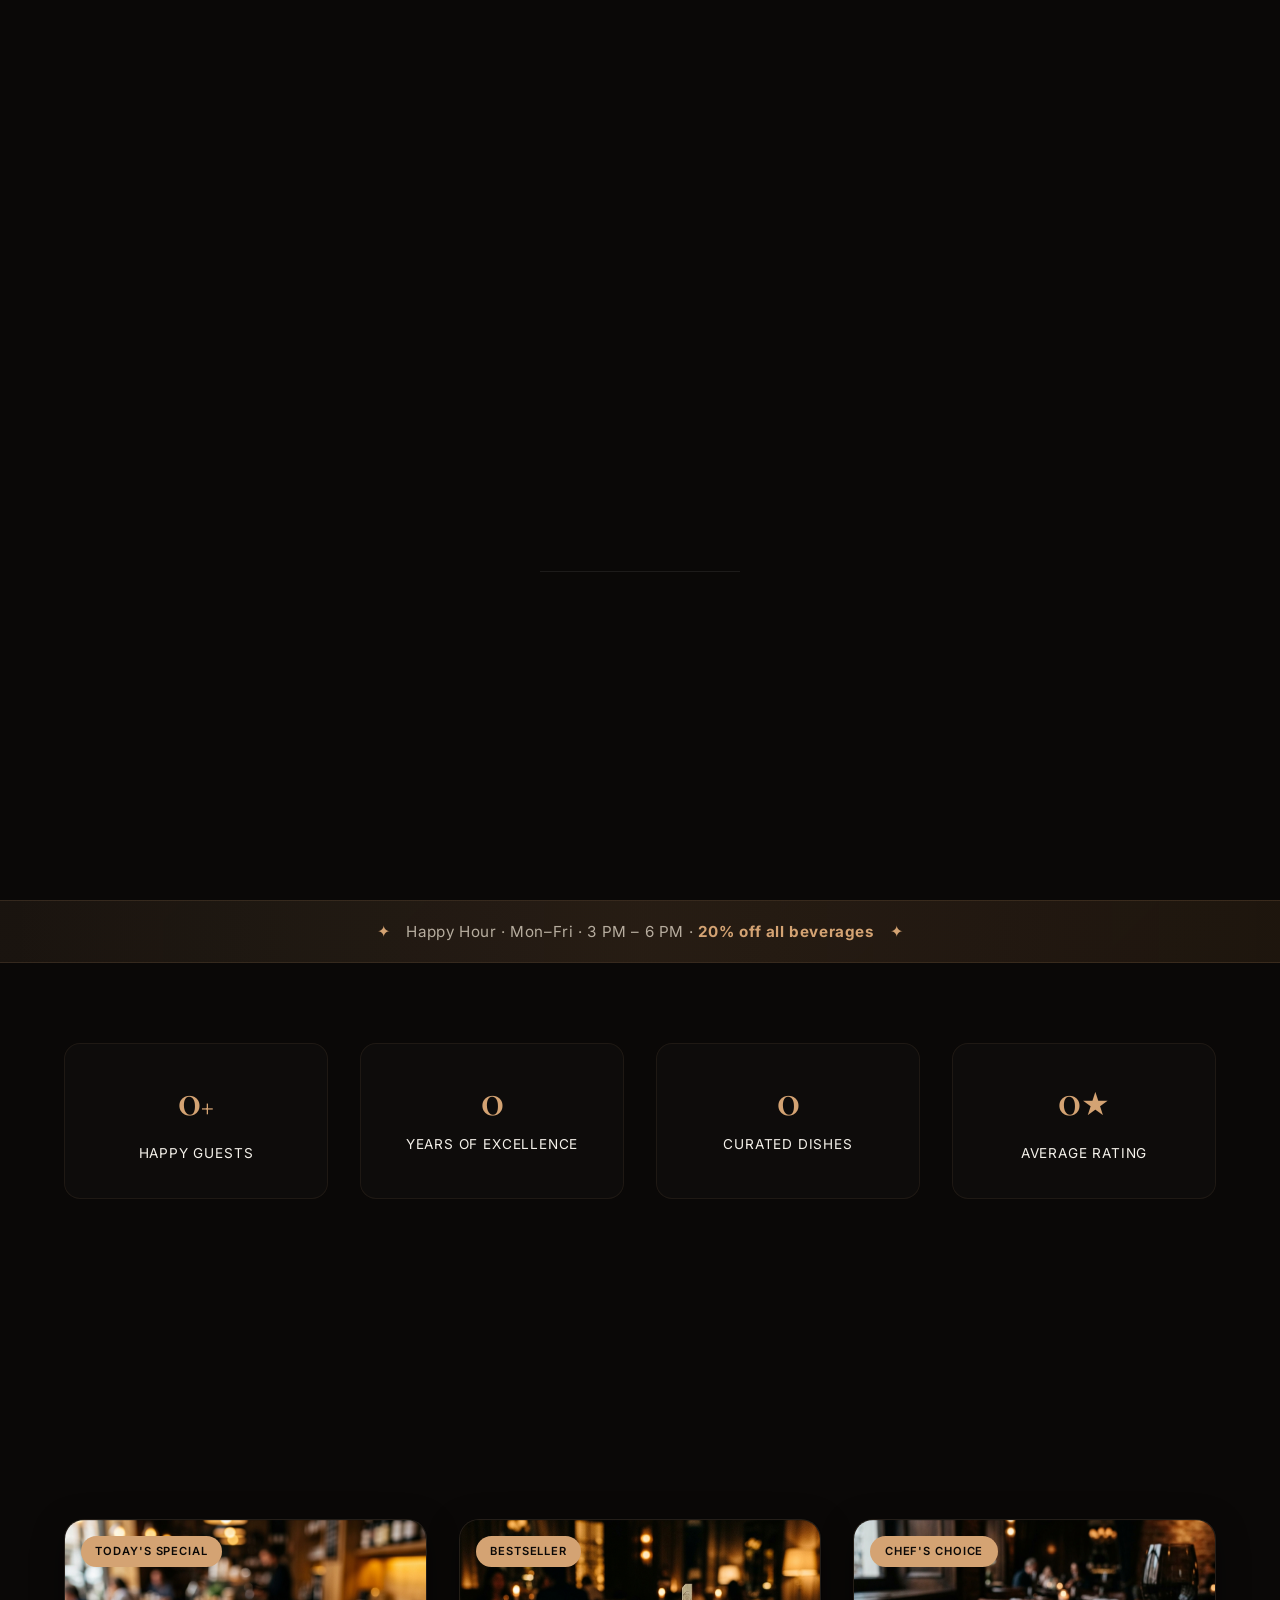
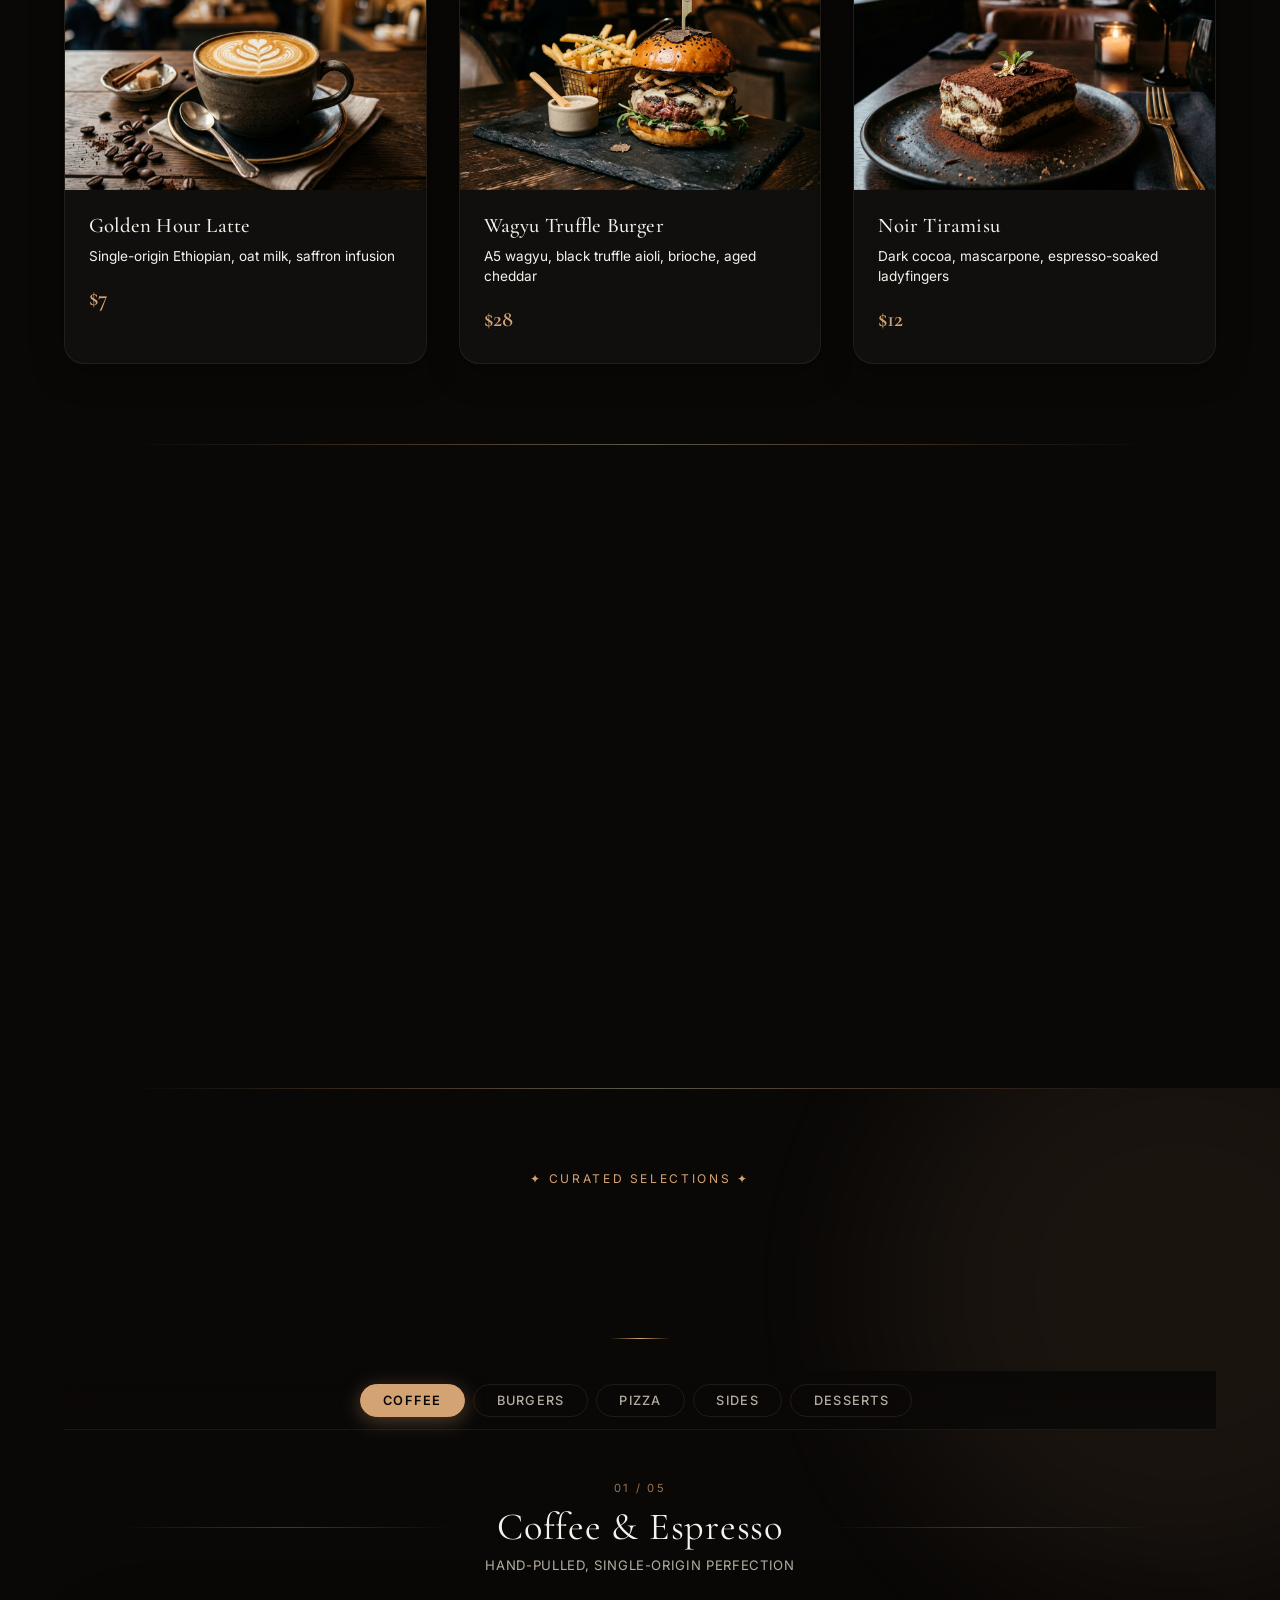
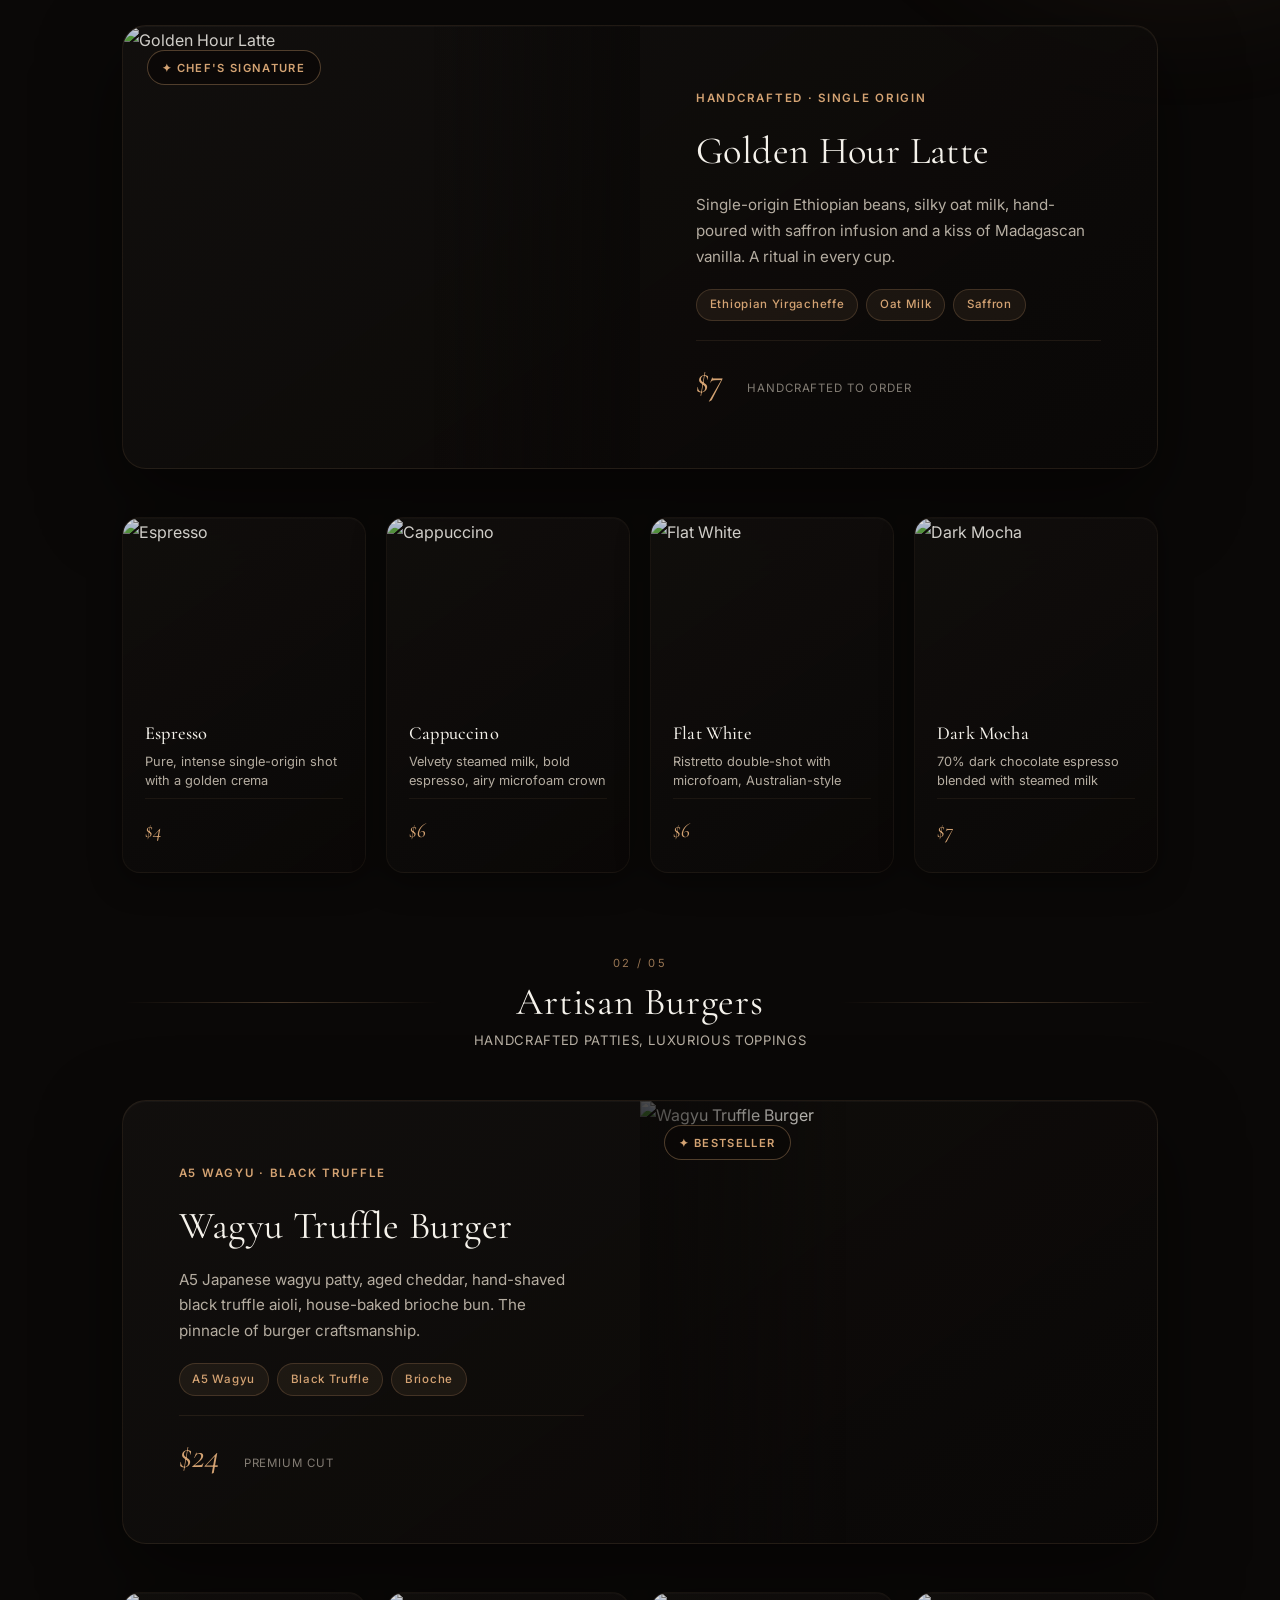
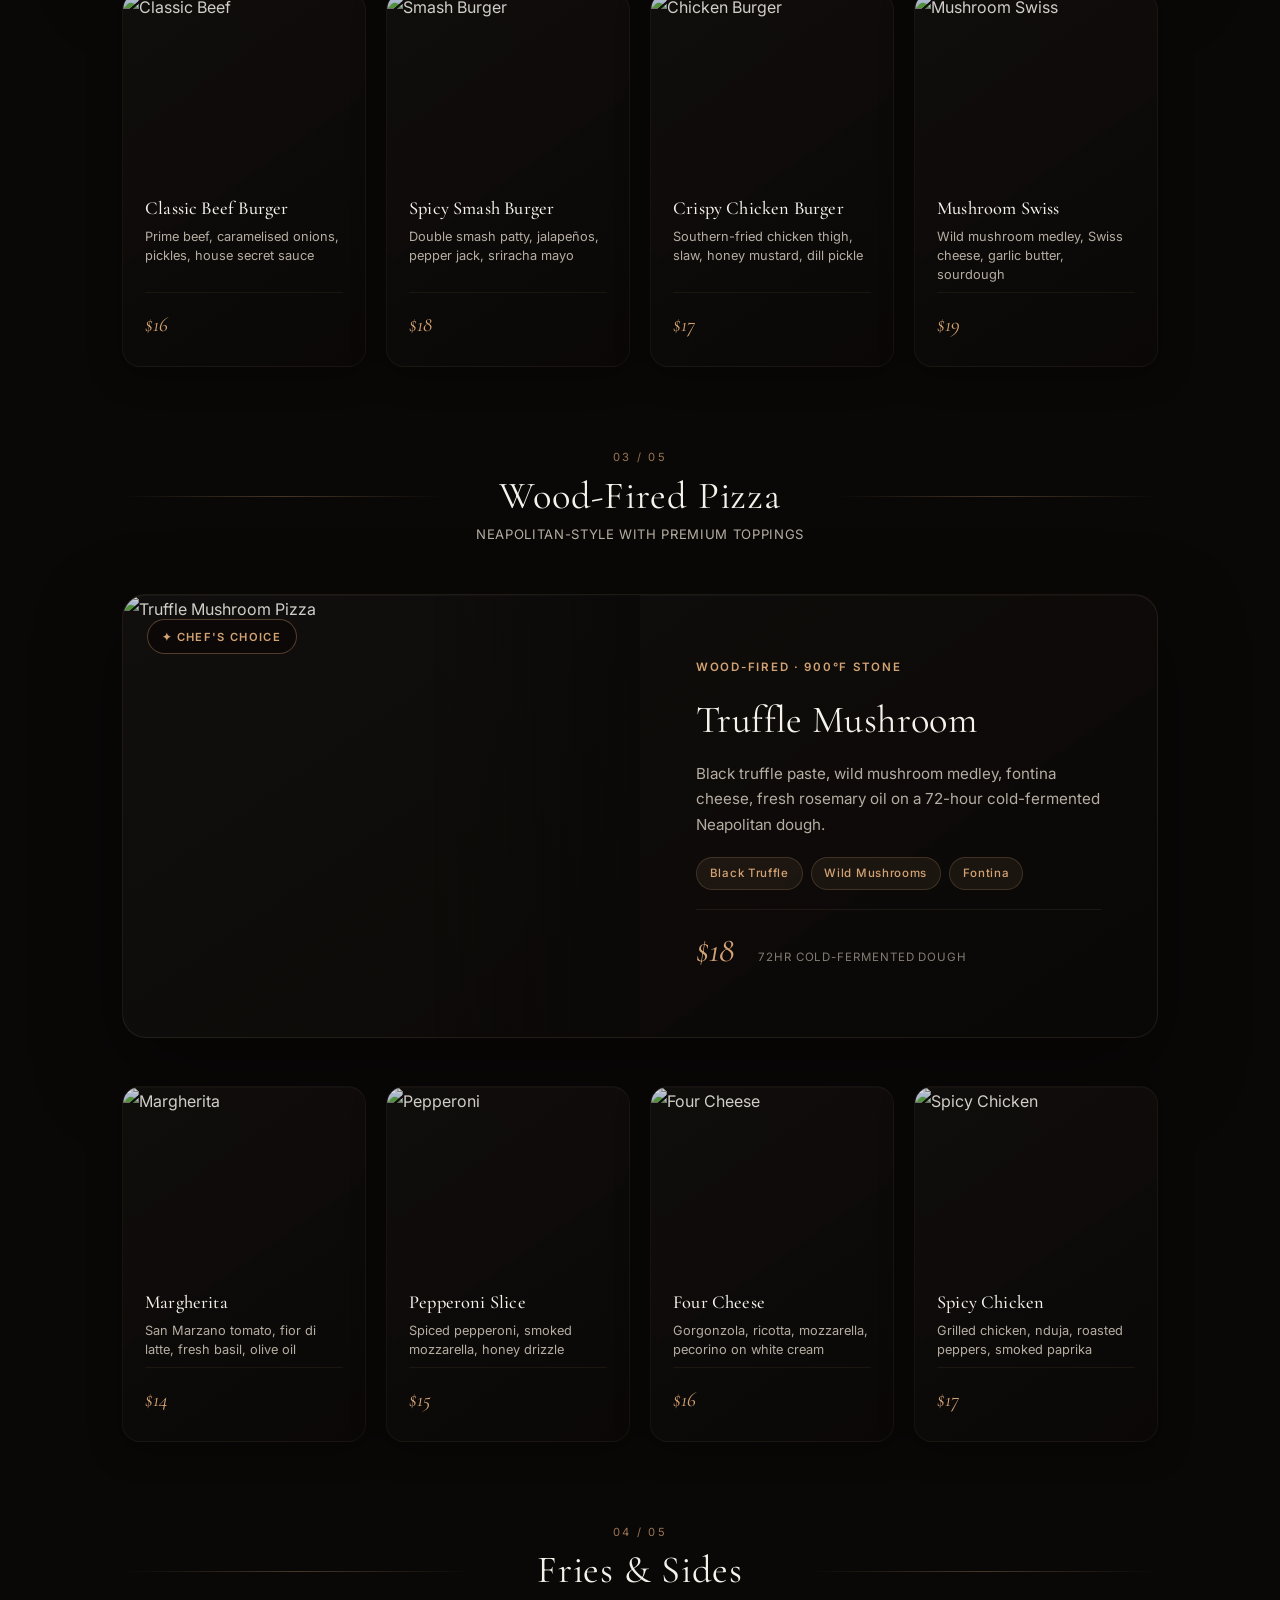
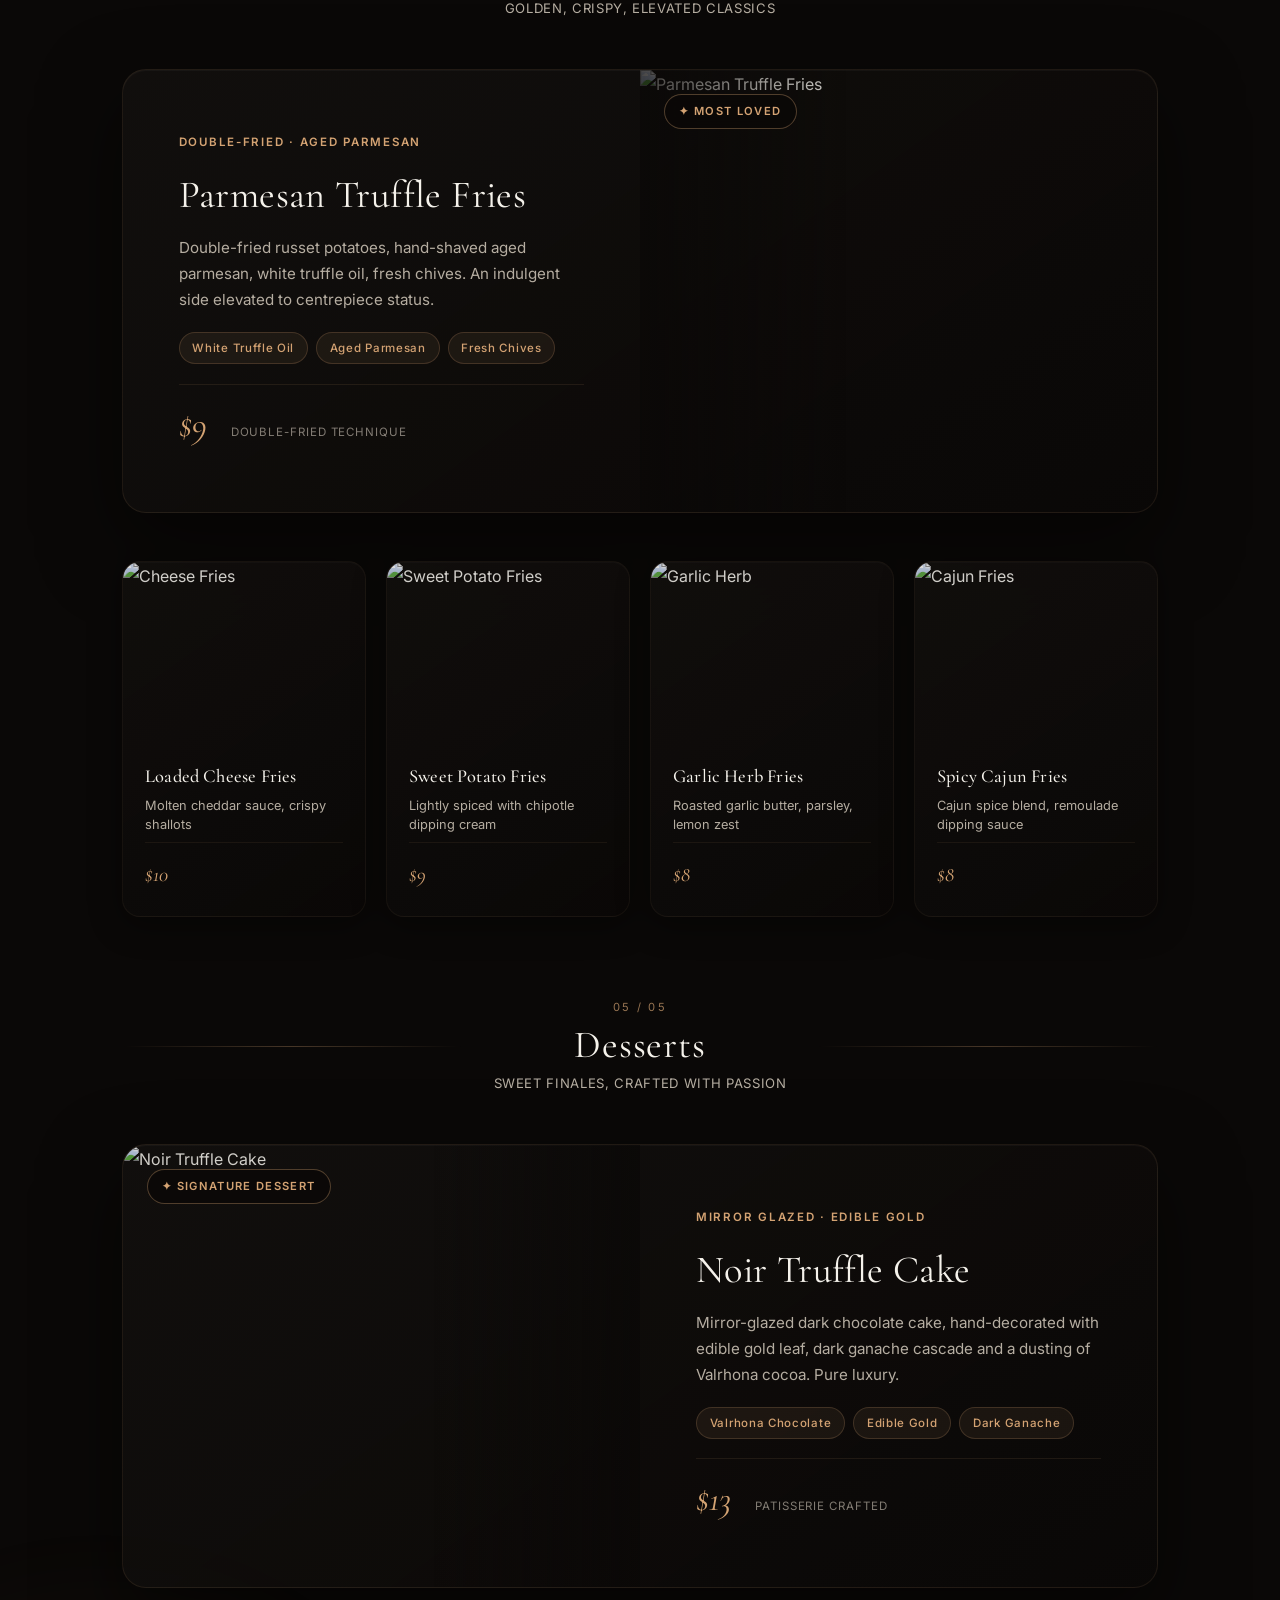
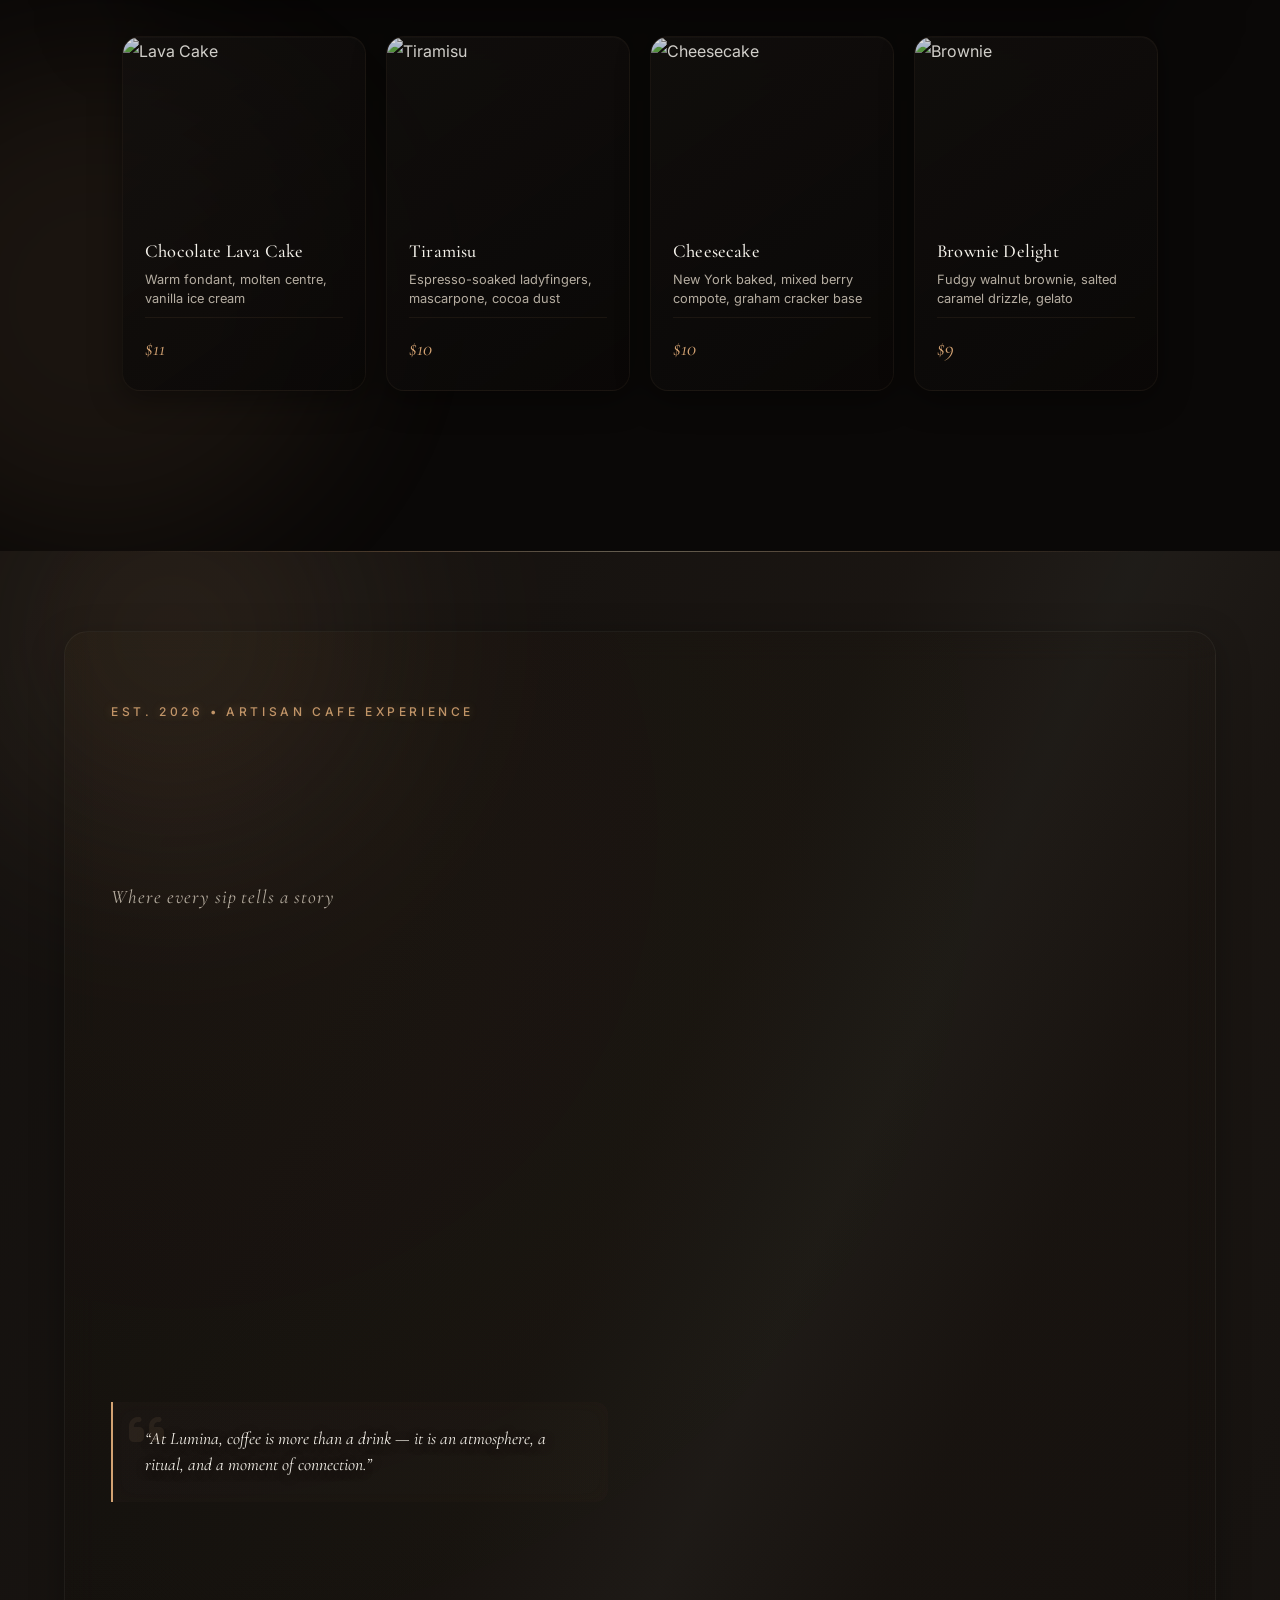
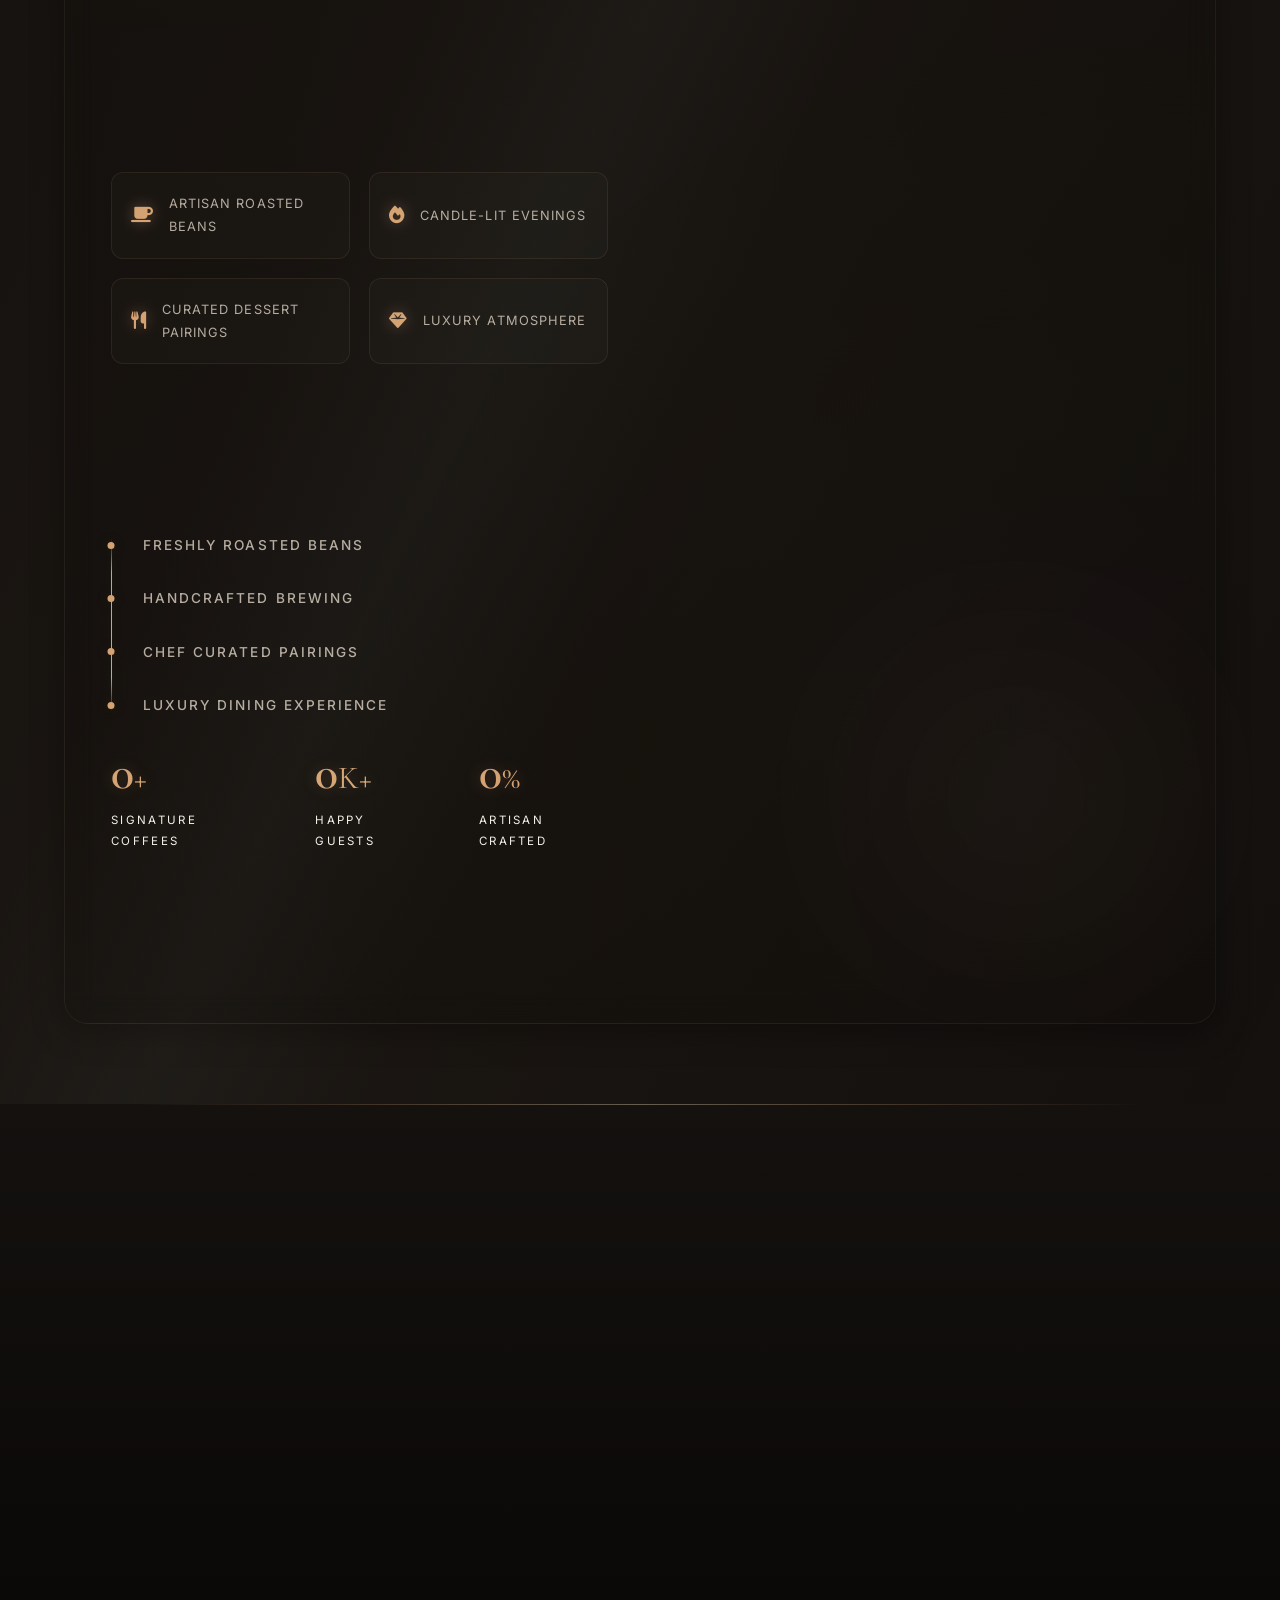
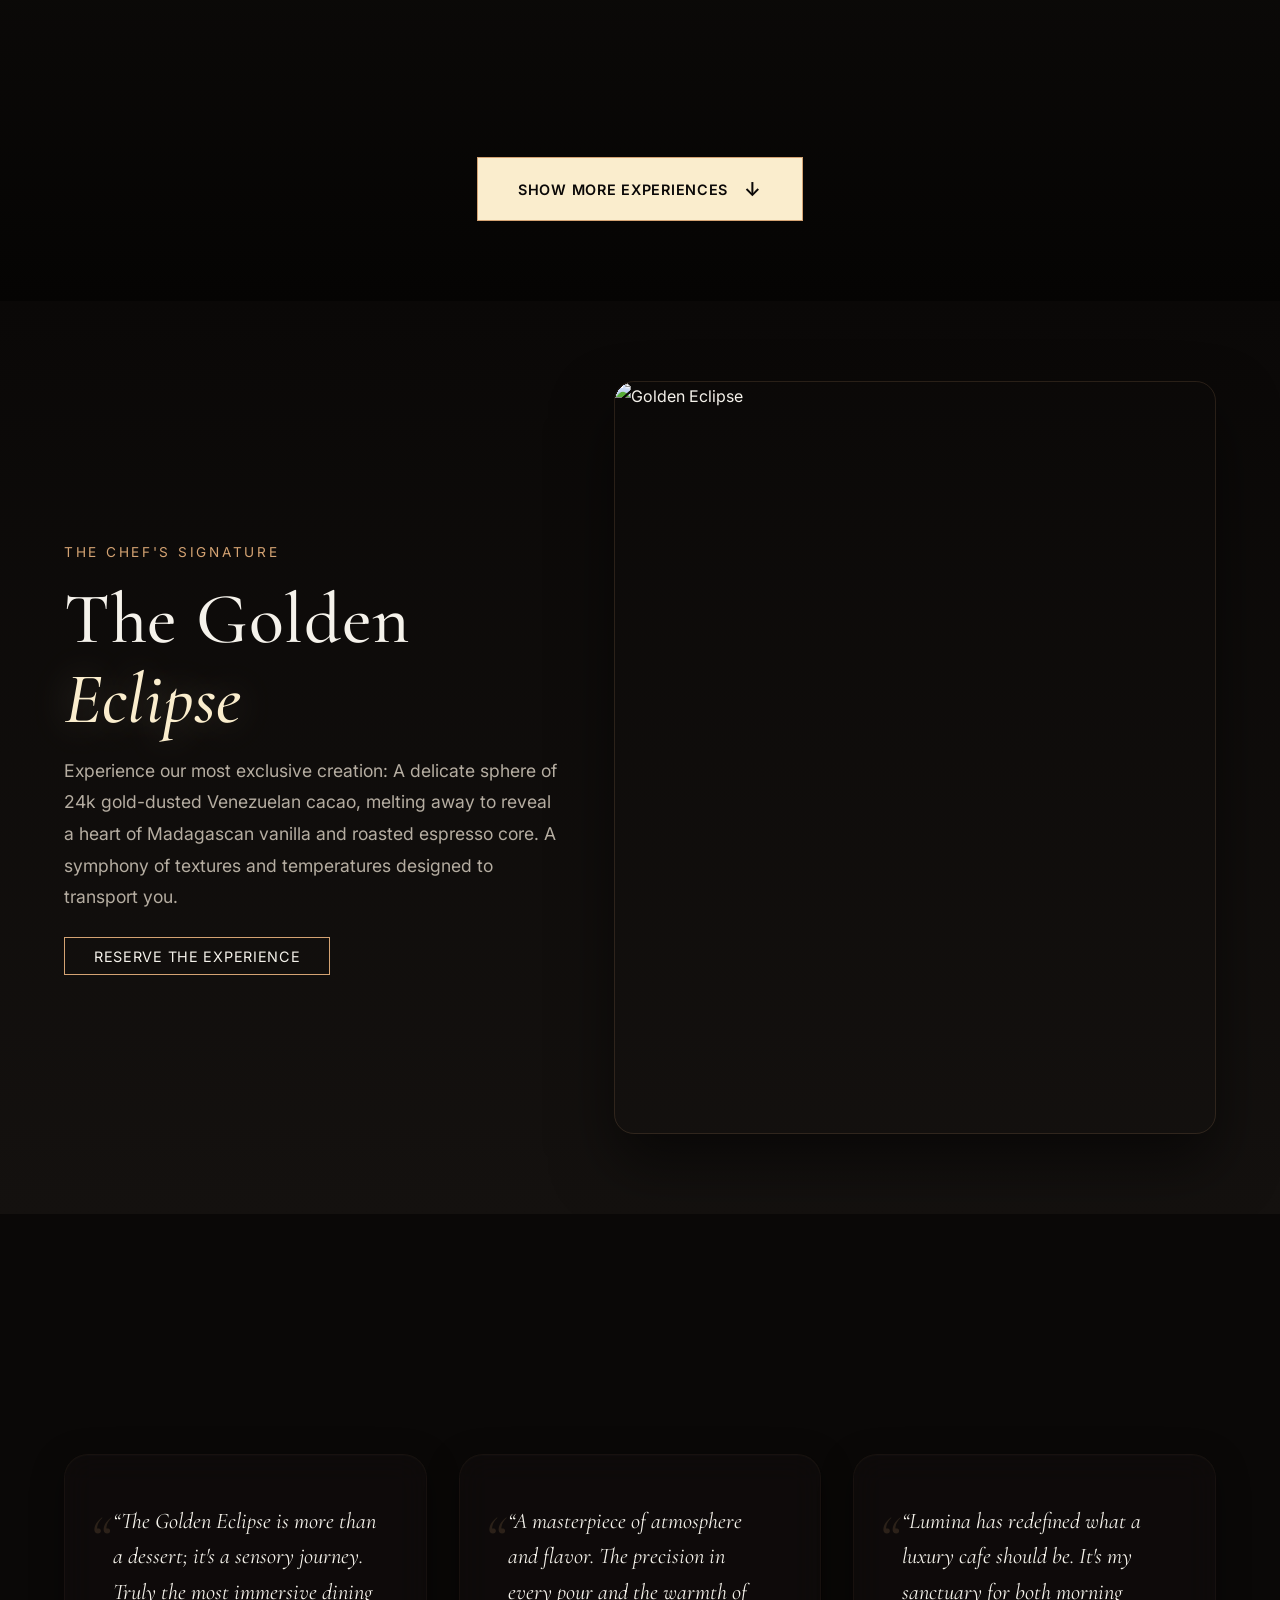
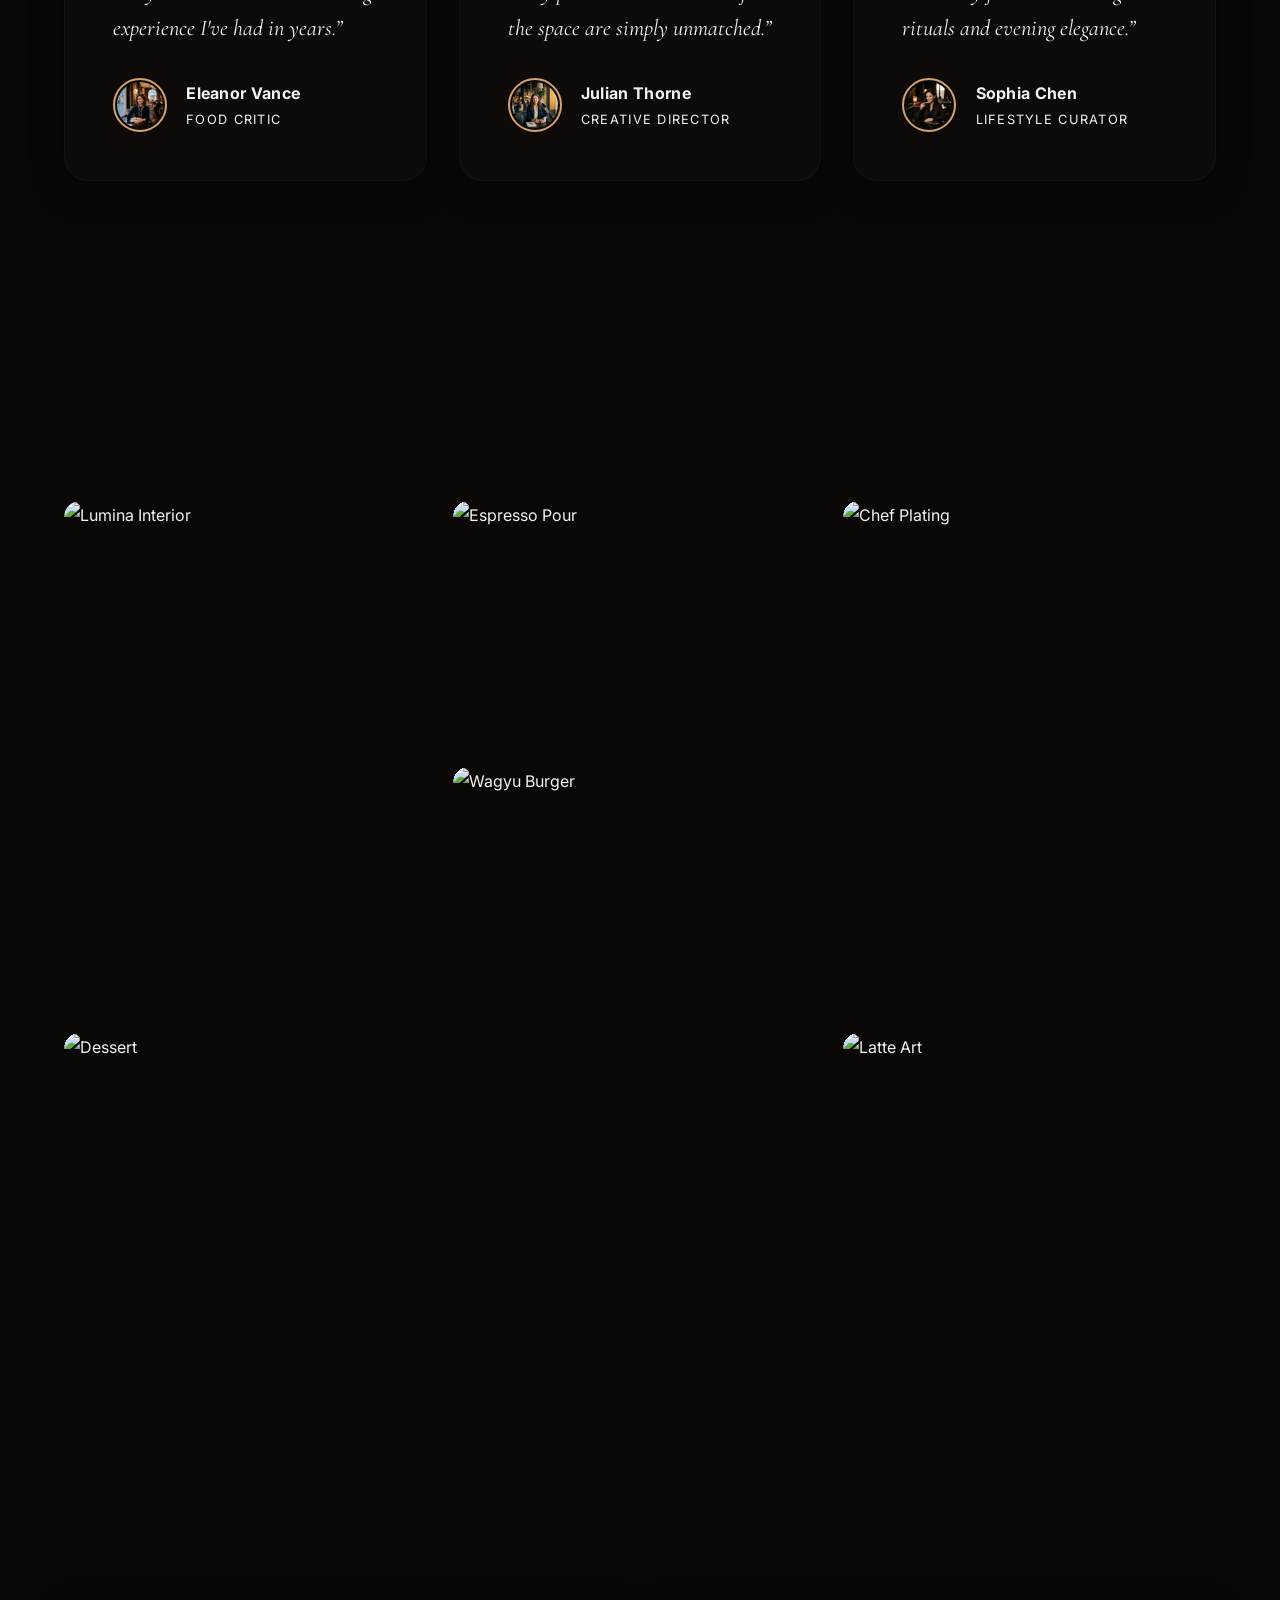
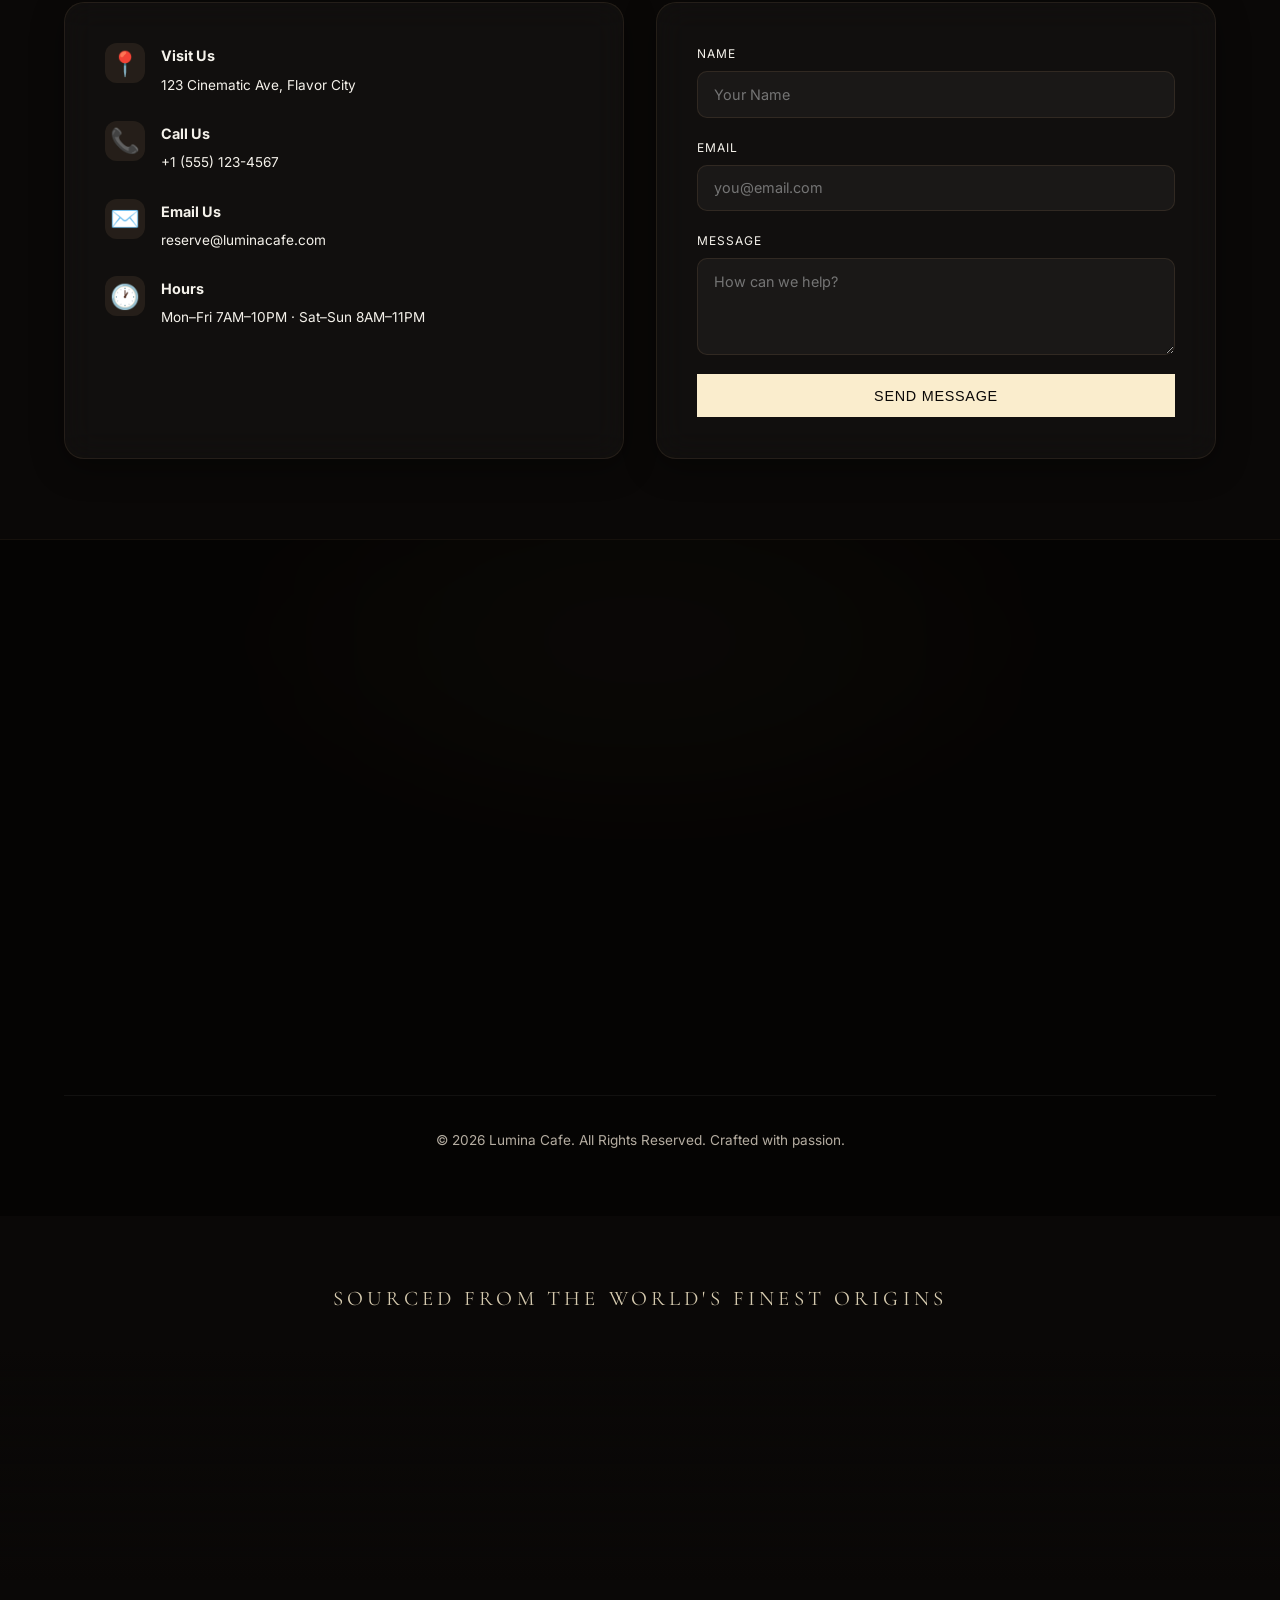
==== commit 757e1d2a: "Redesign menu into premium editorial luxury experience with sticky nav, hero items, cinematic photog" ====
--- a/index.html
+++ b/index.html
@@ -18,7 +18,7 @@
     <link href="https://fonts.googleapis.com/css2?family=Cormorant+Garamond:ital,wght@0,400;0,500;0,600;0,700;1,400&family=Inter:wght@300;400;500;600&display=swap" rel="stylesheet">
     <!-- FontAwesome icons -->
     <link rel="stylesheet" href="https://cdnjs.cloudflare.com/ajax/libs/font-awesome/6.4.0/css/all.min.css">
-    <link rel="stylesheet" href="styles.css?v=3">
+    <link rel="stylesheet" href="styles.css?v=4">
 </head>
 <body>
     <!-- Cinematic Preloader -->
@@ -317,167 +317,215 @@
             </div>
         </section>
 
-        <!-- Menu Showcase Section -->
+        <!-- ══ PREMIUM EDITORIAL MENU ══ -->
         <section id="menu" class="menu-showcase">
-            <div class="section-header">
+            <div class="menu-atmosphere" aria-hidden="true">
+                <div class="menu-orb menu-orb--1"></div>
+                <div class="menu-orb menu-orb--2"></div>
+                <div class="menu-grain"></div>
+            </div>
+            <div class="section-header menu-section-header">
+                <span class="menu-eyebrow">✦ Curated Selections ✦</span>
                 <h2 class="section-title">Artisan Offerings</h2>
-                <p class="section-subtitle">Curated with the finest ingredients, designed to delight.</p>
-            </div>
-
-            <!-- Category Filters -->
-            <div class="menu-filters">
-                <button class="filter-btn active" data-filter="all">All</button>
-                <button class="filter-btn" data-filter="coffee">Coffee</button>
-                <button class="filter-btn" data-filter="desserts">Desserts</button>
-                <button class="filter-btn" data-filter="burgers">Burgers</button>
-                <button class="filter-btn" data-filter="pizza">Pizza</button>
-                <button class="filter-btn" data-filter="snacks">Snacks</button>
-            </div>
-            
-            <!-- Expanded Menu Categories -->
-            <div class="menu-categories" id="menuCategories">
-
-                <!-- ═══ COFFEE ═══ -->
-                <div class="menu-category" data-category="coffee">
-                    <div class="category-header" onclick="toggleCategory(this)">
-                        <div class="category-header-left">
-                            <div class="cat-thumb-wrapper">
-                                <img src="assets/artisan_coffee.png" alt="Coffee" class="cat-thumb">
-                            </div>
-                            <div>
-                                <h3 class="cat-title">Coffee &amp; Espresso</h3>
-                                <p class="cat-tagline">Hand-pulled, single-origin perfection</p>
-                            </div>
-                        </div>
-                        <div class="cat-meta">
-                            <span class="cat-count">5 items</span>
-                            <span class="cat-chevron">&#8964;</span>
-                        </div>
-                    </div>
-                    <div class="sub-items-wrap">
-                        <div class="sub-items-grid">
-                            <div class="sub-item"><div class="sub-item-info"><span class="sub-name">Espresso</span><span class="sub-desc">Pure, intense single-origin shot with a golden crema</span></div><span class="sub-price">$4</span></div>
-                            <div class="sub-item"><div class="sub-item-info"><span class="sub-name">Cappuccino</span><span class="sub-desc">Velvety steamed milk, bold espresso, airy microfoam crown</span></div><span class="sub-price">$6</span></div>
-                            <div class="sub-item"><div class="sub-item-info"><span class="sub-name">Signature Latte</span><span class="sub-desc">Silky oat milk latte with house vanilla and caramel swirl</span></div><span class="sub-price">$7</span></div>
-                            <div class="sub-item"><div class="sub-item-info"><span class="sub-name">Flat White</span><span class="sub-desc">Ristretto double-shot with microfoam, Australian-style</span></div><span class="sub-price">$6</span></div>
-                            <div class="sub-item"><div class="sub-item-info"><span class="sub-name">Dark Mocha</span><span class="sub-desc">70% dark chocolate espresso blended with steamed milk</span></div><span class="sub-price">$7</span></div>
-                        </div>
-                    </div>
-                </div>
-
-                <!-- ═══ BURGERS ═══ -->
-                <div class="menu-category" data-category="burgers">
-                    <div class="category-header" onclick="toggleCategory(this)">
-                        <div class="category-header-left">
-                            <div class="cat-thumb-wrapper">
-                                <img src="assets/burger_premium.png" alt="Burgers" class="cat-thumb">
-                            </div>
-                            <div>
-                                <h3 class="cat-title">Artisan Burgers</h3>
-                                <p class="cat-tagline">Handcrafted patties, luxurious toppings</p>
-                            </div>
-                        </div>
-                        <div class="cat-meta">
-                            <span class="cat-count">5 items</span>
-                            <span class="cat-chevron">&#8964;</span>
-                        </div>
-                    </div>
-                    <div class="sub-items-wrap">
-                        <div class="sub-items-grid">
-                            <div class="sub-item"><div class="sub-item-info"><span class="sub-name">Wagyu Truffle Burger</span><span class="sub-desc">A5 wagyu patty, aged cheddar, black truffle aioli, brioche bun</span></div><span class="sub-price">$24</span></div>
-                            <div class="sub-item"><div class="sub-item-info"><span class="sub-name">Classic Beef Burger</span><span class="sub-desc">Prime beef, caramelised onions, pickles, house secret sauce</span></div><span class="sub-price">$16</span></div>
-                            <div class="sub-item"><div class="sub-item-info"><span class="sub-name">Spicy Smash Burger</span><span class="sub-desc">Double smash patty, jalapeños, pepper jack, sriracha mayo</span></div><span class="sub-price">$18</span></div>
-                            <div class="sub-item"><div class="sub-item-info"><span class="sub-name">Crispy Chicken Burger</span><span class="sub-desc">Southern-fried chicken thigh, slaw, honey mustard, dill pickle</span></div><span class="sub-price">$17</span></div>
-                            <div class="sub-item"><div class="sub-item-info"><span class="sub-name">Mushroom Swiss Burger</span><span class="sub-desc">Wild mushroom medley, Swiss cheese, garlic butter, sourdough</span></div><span class="sub-price">$19</span></div>
-                        </div>
-                    </div>
-                </div>
-
-                <!-- ═══ PIZZA ═══ -->
-                <div class="menu-category" data-category="pizza">
-                    <div class="category-header" onclick="toggleCategory(this)">
-                        <div class="category-header-left">
-                            <div class="cat-thumb-wrapper">
-                                <img src="assets/pizza_premium.png" alt="Pizza" class="cat-thumb">
-                            </div>
-                            <div>
-                                <h3 class="cat-title">Wood-Fired Pizza</h3>
-                                <p class="cat-tagline">Neapolitan-style with premium toppings</p>
-                            </div>
-                        </div>
-                        <div class="cat-meta">
-                            <span class="cat-count">5 items</span>
-                            <span class="cat-chevron">&#8964;</span>
-                        </div>
-                    </div>
-                    <div class="sub-items-wrap">
-                        <div class="sub-items-grid">
-                            <div class="sub-item"><div class="sub-item-info"><span class="sub-name">Margherita</span><span class="sub-desc">San Marzano tomato, fior di latte, fresh basil, extra-virgin olive oil</span></div><span class="sub-price">$14</span></div>
-                            <div class="sub-item"><div class="sub-item-info"><span class="sub-name">Truffle Mushroom</span><span class="sub-desc">Black truffle paste, wild mushrooms, fontina, rosemary oil</span></div><span class="sub-price">$18</span></div>
-                            <div class="sub-item"><div class="sub-item-info"><span class="sub-name">Pepperoni Slice</span><span class="sub-desc">Spiced pepperoni, smoked mozzarella, crushed tomato, honey drizzle</span></div><span class="sub-price">$15</span></div>
-                            <div class="sub-item"><div class="sub-item-info"><span class="sub-name">Four Cheese</span><span class="sub-desc">Gorgonzola, ricotta, mozzarella, pecorino on a white cream base</span></div><span class="sub-price">$16</span></div>
-                            <div class="sub-item"><div class="sub-item-info"><span class="sub-name">Spicy Chicken</span><span class="sub-desc">Grilled chicken, nduja, roasted peppers, smoked paprika, basil</span></div><span class="sub-price">$17</span></div>
-                        </div>
-                    </div>
-                </div>
-
-                <!-- ═══ SNACKS / SIDES ═══ -->
-                <div class="menu-category" data-category="snacks">
-                    <div class="category-header" onclick="toggleCategory(this)">
-                        <div class="category-header-left">
-                            <div class="cat-thumb-wrapper">
-                                <img src="assets/snack_premium.png" alt="Fries" class="cat-thumb">
-                            </div>
-                            <div>
-                                <h3 class="cat-title">Fries &amp; Sides</h3>
-                                <p class="cat-tagline">Golden, crispy, elevated classics</p>
-                            </div>
-                        </div>
-                        <div class="cat-meta">
-                            <span class="cat-count">5 items</span>
-                            <span class="cat-chevron">&#8964;</span>
-                        </div>
-                    </div>
-                    <div class="sub-items-wrap">
-                        <div class="sub-items-grid">
-                            <div class="sub-item"><div class="sub-item-info"><span class="sub-name">Parmesan Truffle Fries</span><span class="sub-desc">Double-fried russet fries, white truffle oil, aged parmesan, chives</span></div><span class="sub-price">$9</span></div>
-                            <div class="sub-item"><div class="sub-item-info"><span class="sub-name">Loaded Cheese Fries</span><span class="sub-desc">Crispy fries topped with molten cheddar sauce and crispy shallots</span></div><span class="sub-price">$10</span></div>
-                            <div class="sub-item"><div class="sub-item-info"><span class="sub-name">Sweet Potato Fries</span><span class="sub-desc">Lightly spiced sweet potato fries with chipotle dipping cream</span></div><span class="sub-price">$9</span></div>
-                            <div class="sub-item"><div class="sub-item-info"><span class="sub-name">Garlic Herb Fries</span><span class="sub-desc">Thin-cut fries tossed in roasted garlic butter, parsley, lemon zest</span></div><span class="sub-price">$8</span></div>
-                            <div class="sub-item"><div class="sub-item-info"><span class="sub-name">Spicy Cajun Fries</span><span class="sub-desc">Waffle-cut fries dusted in Cajun spice blend, with remoulade sauce</span></div><span class="sub-price">$8</span></div>
-                        </div>
-                    </div>
-                </div>
-
-                <!-- ═══ DESSERTS ═══ -->
-                <div class="menu-category" data-category="desserts">
-                    <div class="category-header" onclick="toggleCategory(this)">
-                        <div class="category-header-left">
-                            <div class="cat-thumb-wrapper">
-                                <img src="assets/luxury_pastry.png" alt="Desserts" class="cat-thumb">
-                            </div>
-                            <div>
-                                <h3 class="cat-title">Desserts</h3>
-                                <p class="cat-tagline">Sweet finales, crafted with passion</p>
-                            </div>
-                        </div>
-                        <div class="cat-meta">
-                            <span class="cat-count">5 items</span>
-                            <span class="cat-chevron">&#8964;</span>
-                        </div>
-                    </div>
-                    <div class="sub-items-wrap">
-                        <div class="sub-items-grid">
-                            <div class="sub-item"><div class="sub-item-info"><span class="sub-name">Noir Truffle Cake</span><span class="sub-desc">Mirror-glazed chocolate cake with edible gold leaf and ganache</span></div><span class="sub-price">$13</span></div>
-                            <div class="sub-item"><div class="sub-item-info"><span class="sub-name">Chocolate Lava Cake</span><span class="sub-desc">Warm dark chocolate fondant, molten centre, served with vanilla ice cream</span></div><span class="sub-price">$11</span></div>
-                            <div class="sub-item"><div class="sub-item-info"><span class="sub-name">Tiramisu</span><span class="sub-desc">Classic Italian espresso-soaked ladyfingers, mascarpone, cocoa dust</span></div><span class="sub-price">$10</span></div>
-                            <div class="sub-item"><div class="sub-item-info"><span class="sub-name">Cheesecake</span><span class="sub-desc">New York baked cheesecake, mixed berry compote, graham cracker base</span></div><span class="sub-price">$10</span></div>
-                            <div class="sub-item"><div class="sub-item-info"><span class="sub-name">Brownie Delight</span><span class="sub-desc">Fudgy walnut brownie, salted caramel drizzle, scoop of gelato</span></div><span class="sub-price">$9</span></div>
-                        </div>
-                    </div>
-                </div>
-
-            </div>
+                <p class="section-subtitle">Handcrafted with the world's finest ingredients.</p>
+                <div class="menu-header-divider"></div>
+            </div>
+            <div class="menu-nav-wrap" id="menuNavWrap">
+                <div class="menu-nav" id="menuNav">
+                    <button class="menu-nav-btn active" data-target="menu-coffee">Coffee</button>
+                    <button class="menu-nav-btn" data-target="menu-burgers">Burgers</button>
+                    <button class="menu-nav-btn" data-target="menu-pizza">Pizza</button>
+                    <button class="menu-nav-btn" data-target="menu-sides">Sides</button>
+                    <button class="menu-nav-btn" data-target="menu-desserts">Desserts</button>
+                    <div class="menu-nav-indicator"></div>
+                </div>
+            </div>
+
+            <!-- COFFEE -->
+            <div class="menu-chapter" id="menu-coffee">
+                <div class="menu-chapter-header">
+                    <div class="chapter-line"></div>
+                    <div class="chapter-title-wrap">
+                        <span class="chapter-eyebrow">01 / 05</span>
+                        <h3 class="chapter-title">Coffee &amp; Espresso</h3>
+                        <p class="chapter-sub">Hand-pulled, single-origin perfection</p>
+                    </div>
+                    <div class="chapter-line"></div>
+                </div>
+                <div class="menu-hero-item">
+                    <div class="hero-item-img-wrap">
+                        <img src="https://images.unsplash.com/photo-1514432324607-a09d9b4aefdd?w=800&auto=format&fit=crop&q=80" alt="Golden Hour Latte" loading="lazy">
+                        <div class="hero-item-img-overlay"></div>
+                        <span class="hero-item-badge">✦ Chef's Signature</span>
+                    </div>
+                    <div class="hero-item-content">
+                        <div class="hero-item-meta"><span class="hero-item-label">Handcrafted · Single Origin</span></div>
+                        <h4 class="hero-item-name">Golden Hour Latte</h4>
+                        <p class="hero-item-desc">Single-origin Ethiopian beans, silky oat milk, hand-poured with saffron infusion and a kiss of Madagascan vanilla. A ritual in every cup.</p>
+                        <div class="hero-item-ingredients">
+                            <span class="ingredient-tag">Ethiopian Yirgacheffe</span>
+                            <span class="ingredient-tag">Oat Milk</span>
+                            <span class="ingredient-tag">Saffron</span>
+                        </div>
+                        <div class="hero-item-footer"><span class="hero-item-price">$7</span><span class="hero-item-craft">Handcrafted to order</span></div>
+                    </div>
+                </div>
+                <div class="menu-items-grid">
+                    <div class="menu-item-card"><div class="item-card-inner"><div class="item-img-wrap"><img src="https://images.unsplash.com/photo-1510591509098-f4fdc6d0ff04?w=400&auto=format&fit=crop&q=80" alt="Espresso" loading="lazy"></div><div class="item-card-body"><h5 class="item-name">Espresso</h5><p class="item-desc">Pure, intense single-origin shot with a golden crema</p><div class="item-footer"><span class="item-price">$4</span></div></div></div></div>
+                    <div class="menu-item-card"><div class="item-card-inner"><div class="item-img-wrap"><img src="https://images.unsplash.com/photo-1572442388796-11668a67e53d?w=400&auto=format&fit=crop&q=80" alt="Cappuccino" loading="lazy"></div><div class="item-card-body"><h5 class="item-name">Cappuccino</h5><p class="item-desc">Velvety steamed milk, bold espresso, airy microfoam crown</p><div class="item-footer"><span class="item-price">$6</span></div></div></div></div>
+                    <div class="menu-item-card"><div class="item-card-inner"><div class="item-img-wrap"><img src="https://images.unsplash.com/photo-1497935586351-b67a49e012bf?w=400&auto=format&fit=crop&q=80" alt="Flat White" loading="lazy"></div><div class="item-card-body"><h5 class="item-name">Flat White</h5><p class="item-desc">Ristretto double-shot with microfoam, Australian-style</p><div class="item-footer"><span class="item-price">$6</span></div></div></div></div>
+                    <div class="menu-item-card"><div class="item-card-inner"><div class="item-img-wrap"><img src="https://images.unsplash.com/photo-1578314675249-a6910f80cc4e?w=400&auto=format&fit=crop&q=80" alt="Dark Mocha" loading="lazy"></div><div class="item-card-body"><h5 class="item-name">Dark Mocha</h5><p class="item-desc">70% dark chocolate espresso blended with steamed milk</p><div class="item-footer"><span class="item-price">$7</span></div></div></div></div>
+                </div>
+            </div>
+
+            <!-- BURGERS -->
+            <div class="menu-chapter" id="menu-burgers">
+                <div class="menu-chapter-header">
+                    <div class="chapter-line"></div>
+                    <div class="chapter-title-wrap">
+                        <span class="chapter-eyebrow">02 / 05</span>
+                        <h3 class="chapter-title">Artisan Burgers</h3>
+                        <p class="chapter-sub">Handcrafted patties, luxurious toppings</p>
+                    </div>
+                    <div class="chapter-line"></div>
+                </div>
+                <div class="menu-hero-item menu-hero-item--reversed">
+                    <div class="hero-item-img-wrap">
+                        <img src="https://images.unsplash.com/photo-1568901346375-23c9450c58cd?w=800&auto=format&fit=crop&q=80" alt="Wagyu Truffle Burger" loading="lazy">
+                        <div class="hero-item-img-overlay"></div>
+                        <span class="hero-item-badge">✦ Bestseller</span>
+                    </div>
+                    <div class="hero-item-content">
+                        <div class="hero-item-meta"><span class="hero-item-label">A5 Wagyu · Black Truffle</span></div>
+                        <h4 class="hero-item-name">Wagyu Truffle Burger</h4>
+                        <p class="hero-item-desc">A5 Japanese wagyu patty, aged cheddar, hand-shaved black truffle aioli, house-baked brioche bun. The pinnacle of burger craftsmanship.</p>
+                        <div class="hero-item-ingredients">
+                            <span class="ingredient-tag">A5 Wagyu</span>
+                            <span class="ingredient-tag">Black Truffle</span>
+                            <span class="ingredient-tag">Brioche</span>
+                        </div>
+                        <div class="hero-item-footer"><span class="hero-item-price">$24</span><span class="hero-item-craft">Premium cut</span></div>
+                    </div>
+                </div>
+                <div class="menu-items-grid">
+                    <div class="menu-item-card"><div class="item-card-inner"><div class="item-img-wrap"><img src="https://images.unsplash.com/photo-1550547660-d9450f859349?w=400&auto=format&fit=crop&q=80" alt="Classic Beef" loading="lazy"></div><div class="item-card-body"><h5 class="item-name">Classic Beef Burger</h5><p class="item-desc">Prime beef, caramelised onions, pickles, house secret sauce</p><div class="item-footer"><span class="item-price">$16</span></div></div></div></div>
+                    <div class="menu-item-card"><div class="item-card-inner"><div class="item-img-wrap"><img src="https://images.unsplash.com/photo-1572802419224-296b0aeee0d9?w=400&auto=format&fit=crop&q=80" alt="Smash Burger" loading="lazy"></div><div class="item-card-body"><h5 class="item-name">Spicy Smash Burger</h5><p class="item-desc">Double smash patty, jalapeños, pepper jack, sriracha mayo</p><div class="item-footer"><span class="item-price">$18</span></div></div></div></div>
+                    <div class="menu-item-card"><div class="item-card-inner"><div class="item-img-wrap"><img src="https://images.unsplash.com/photo-1606755962773-d324e0a13086?w=400&auto=format&fit=crop&q=80" alt="Chicken Burger" loading="lazy"></div><div class="item-card-body"><h5 class="item-name">Crispy Chicken Burger</h5><p class="item-desc">Southern-fried chicken thigh, slaw, honey mustard, dill pickle</p><div class="item-footer"><span class="item-price">$17</span></div></div></div></div>
+                    <div class="menu-item-card"><div class="item-card-inner"><div class="item-img-wrap"><img src="https://images.unsplash.com/photo-1586190848861-99aa4a171e90?w=400&auto=format&fit=crop&q=80" alt="Mushroom Swiss" loading="lazy"></div><div class="item-card-body"><h5 class="item-name">Mushroom Swiss</h5><p class="item-desc">Wild mushroom medley, Swiss cheese, garlic butter, sourdough</p><div class="item-footer"><span class="item-price">$19</span></div></div></div></div>
+                </div>
+            </div>
+
+            <!-- PIZZA -->
+            <div class="menu-chapter" id="menu-pizza">
+                <div class="menu-chapter-header">
+                    <div class="chapter-line"></div>
+                    <div class="chapter-title-wrap">
+                        <span class="chapter-eyebrow">03 / 05</span>
+                        <h3 class="chapter-title">Wood-Fired Pizza</h3>
+                        <p class="chapter-sub">Neapolitan-style with premium toppings</p>
+                    </div>
+                    <div class="chapter-line"></div>
+                </div>
+                <div class="menu-hero-item">
+                    <div class="hero-item-img-wrap">
+                        <img src="https://images.unsplash.com/photo-1604068549290-dea0e4a305ca?w=800&auto=format&fit=crop&q=80" alt="Truffle Mushroom Pizza" loading="lazy">
+                        <div class="hero-item-img-overlay"></div>
+                        <span class="hero-item-badge">✦ Chef's Choice</span>
+                    </div>
+                    <div class="hero-item-content">
+                        <div class="hero-item-meta"><span class="hero-item-label">Wood-Fired · 900°F Stone</span></div>
+                        <h4 class="hero-item-name">Truffle Mushroom</h4>
+                        <p class="hero-item-desc">Black truffle paste, wild mushroom medley, fontina cheese, fresh rosemary oil on a 72-hour cold-fermented Neapolitan dough.</p>
+                        <div class="hero-item-ingredients">
+                            <span class="ingredient-tag">Black Truffle</span>
+                            <span class="ingredient-tag">Wild Mushrooms</span>
+                            <span class="ingredient-tag">Fontina</span>
+                        </div>
+                        <div class="hero-item-footer"><span class="hero-item-price">$18</span><span class="hero-item-craft">72hr cold-fermented dough</span></div>
+                    </div>
+                </div>
+                <div class="menu-items-grid">
+                    <div class="menu-item-card"><div class="item-card-inner"><div class="item-img-wrap"><img src="https://images.unsplash.com/photo-1574071318508-1cdbab80d002?w=400&auto=format&fit=crop&q=80" alt="Margherita" loading="lazy"></div><div class="item-card-body"><h5 class="item-name">Margherita</h5><p class="item-desc">San Marzano tomato, fior di latte, fresh basil, olive oil</p><div class="item-footer"><span class="item-price">$14</span></div></div></div></div>
+                    <div class="menu-item-card"><div class="item-card-inner"><div class="item-img-wrap"><img src="https://images.unsplash.com/photo-1628840042765-356cda07504e?w=400&auto=format&fit=crop&q=80" alt="Pepperoni" loading="lazy"></div><div class="item-card-body"><h5 class="item-name">Pepperoni Slice</h5><p class="item-desc">Spiced pepperoni, smoked mozzarella, honey drizzle</p><div class="item-footer"><span class="item-price">$15</span></div></div></div></div>
+                    <div class="menu-item-card"><div class="item-card-inner"><div class="item-img-wrap"><img src="https://images.unsplash.com/photo-1513104890138-7c749659a591?w=400&auto=format&fit=crop&q=80" alt="Four Cheese" loading="lazy"></div><div class="item-card-body"><h5 class="item-name">Four Cheese</h5><p class="item-desc">Gorgonzola, ricotta, mozzarella, pecorino on white cream</p><div class="item-footer"><span class="item-price">$16</span></div></div></div></div>
+                    <div class="menu-item-card"><div class="item-card-inner"><div class="item-img-wrap"><img src="https://images.unsplash.com/photo-1565299624946-b28f40a0ae38?w=400&auto=format&fit=crop&q=80" alt="Spicy Chicken" loading="lazy"></div><div class="item-card-body"><h5 class="item-name">Spicy Chicken</h5><p class="item-desc">Grilled chicken, nduja, roasted peppers, smoked paprika</p><div class="item-footer"><span class="item-price">$17</span></div></div></div></div>
+                </div>
+            </div>
+
+            <!-- SIDES -->
+            <div class="menu-chapter" id="menu-sides">
+                <div class="menu-chapter-header">
+                    <div class="chapter-line"></div>
+                    <div class="chapter-title-wrap">
+                        <span class="chapter-eyebrow">04 / 05</span>
+                        <h3 class="chapter-title">Fries &amp; Sides</h3>
+                        <p class="chapter-sub">Golden, crispy, elevated classics</p>
+                    </div>
+                    <div class="chapter-line"></div>
+                </div>
+                <div class="menu-hero-item menu-hero-item--reversed">
+                    <div class="hero-item-img-wrap">
+                        <img src="https://images.unsplash.com/photo-1573080496219-bb080dd4f877?w=800&auto=format&fit=crop&q=80" alt="Parmesan Truffle Fries" loading="lazy">
+                        <div class="hero-item-img-overlay"></div>
+                        <span class="hero-item-badge">✦ Most Loved</span>
+                    </div>
+                    <div class="hero-item-content">
+                        <div class="hero-item-meta"><span class="hero-item-label">Double-Fried · Aged Parmesan</span></div>
+                        <h4 class="hero-item-name">Parmesan Truffle Fries</h4>
+                        <p class="hero-item-desc">Double-fried russet potatoes, hand-shaved aged parmesan, white truffle oil, fresh chives. An indulgent side elevated to centrepiece status.</p>
+                        <div class="hero-item-ingredients">
+                            <span class="ingredient-tag">White Truffle Oil</span>
+                            <span class="ingredient-tag">Aged Parmesan</span>
+                            <span class="ingredient-tag">Fresh Chives</span>
+                        </div>
+                        <div class="hero-item-footer"><span class="hero-item-price">$9</span><span class="hero-item-craft">Double-fried technique</span></div>
+                    </div>
+                </div>
+                <div class="menu-items-grid">
+                    <div class="menu-item-card"><div class="item-card-inner"><div class="item-img-wrap"><img src="https://images.unsplash.com/photo-1630431341973-02e1b662ec35?w=400&auto=format&fit=crop&q=80" alt="Cheese Fries" loading="lazy"></div><div class="item-card-body"><h5 class="item-name">Loaded Cheese Fries</h5><p class="item-desc">Molten cheddar sauce, crispy shallots</p><div class="item-footer"><span class="item-price">$10</span></div></div></div></div>
+                    <div class="menu-item-card"><div class="item-card-inner"><div class="item-img-wrap"><img src="https://images.unsplash.com/photo-1604908176997-125f25cc6f3d?w=400&auto=format&fit=crop&q=80" alt="Sweet Potato Fries" loading="lazy"></div><div class="item-card-body"><h5 class="item-name">Sweet Potato Fries</h5><p class="item-desc">Lightly spiced with chipotle dipping cream</p><div class="item-footer"><span class="item-price">$9</span></div></div></div></div>
+                    <div class="menu-item-card"><div class="item-card-inner"><div class="item-img-wrap"><img src="https://images.unsplash.com/photo-1541592106381-b31e9677c0e5?w=400&auto=format&fit=crop&q=80" alt="Garlic Herb" loading="lazy"></div><div class="item-card-body"><h5 class="item-name">Garlic Herb Fries</h5><p class="item-desc">Roasted garlic butter, parsley, lemon zest</p><div class="item-footer"><span class="item-price">$8</span></div></div></div></div>
+                    <div class="menu-item-card"><div class="item-card-inner"><div class="item-img-wrap"><img src="https://images.unsplash.com/photo-1598679253544-2c97992403ea?w=400&auto=format&fit=crop&q=80" alt="Cajun Fries" loading="lazy"></div><div class="item-card-body"><h5 class="item-name">Spicy Cajun Fries</h5><p class="item-desc">Cajun spice blend, remoulade dipping sauce</p><div class="item-footer"><span class="item-price">$8</span></div></div></div></div>
+                </div>
+            </div>
+
+            <!-- DESSERTS -->
+            <div class="menu-chapter" id="menu-desserts">
+                <div class="menu-chapter-header">
+                    <div class="chapter-line"></div>
+                    <div class="chapter-title-wrap">
+                        <span class="chapter-eyebrow">05 / 05</span>
+                        <h3 class="chapter-title">Desserts</h3>
+                        <p class="chapter-sub">Sweet finales, crafted with passion</p>
+                    </div>
+                    <div class="chapter-line"></div>
+                </div>
+                <div class="menu-hero-item">
+                    <div class="hero-item-img-wrap">
+                        <img src="https://images.unsplash.com/photo-1578985545062-69928b1d9587?w=800&auto=format&fit=crop&q=80" alt="Noir Truffle Cake" loading="lazy">
+                        <div class="hero-item-img-overlay"></div>
+                        <span class="hero-item-badge">✦ Signature Dessert</span>
+                    </div>
+                    <div class="hero-item-content">
+                        <div class="hero-item-meta"><span class="hero-item-label">Mirror Glazed · Edible Gold</span></div>
+                        <h4 class="hero-item-name">Noir Truffle Cake</h4>
+                        <p class="hero-item-desc">Mirror-glazed dark chocolate cake, hand-decorated with edible gold leaf, dark ganache cascade and a dusting of Valrhona cocoa. Pure luxury.</p>
+                        <div class="hero-item-ingredients">
+                            <span class="ingredient-tag">Valrhona Chocolate</span>
+                            <span class="ingredient-tag">Edible Gold</span>
+                            <span class="ingredient-tag">Dark Ganache</span>
+                        </div>
+                        <div class="hero-item-footer"><span class="hero-item-price">$13</span><span class="hero-item-craft">Patisserie crafted</span></div>
+                    </div>
+                </div>
+                <div class="menu-items-grid">
+                    <div class="menu-item-card"><div class="item-card-inner"><div class="item-img-wrap"><img src="https://images.unsplash.com/photo-1617305855058-65e98abe8deb?w=400&auto=format&fit=crop&q=80" alt="Lava Cake" loading="lazy"></div><div class="item-card-body"><h5 class="item-name">Chocolate Lava Cake</h5><p class="item-desc">Warm fondant, molten centre, vanilla ice cream</p><div class="item-footer"><span class="item-price">$11</span></div></div></div></div>
+                    <div class="menu-item-card"><div class="item-card-inner"><div class="item-img-wrap"><img src="https://images.unsplash.com/photo-1571877227200-a0d98ea607e9?w=400&auto=format&fit=crop&q=80" alt="Tiramisu" loading="lazy"></div><div class="item-card-body"><h5 class="item-name">Tiramisu</h5><p class="item-desc">Espresso-soaked ladyfingers, mascarpone, cocoa dust</p><div class="item-footer"><span class="item-price">$10</span></div></div></div></div>
+                    <div class="menu-item-card"><div class="item-card-inner"><div class="item-img-wrap"><img src="https://images.unsplash.com/photo-1533134242443-d4fd215305ad?w=400&auto=format&fit=crop&q=80" alt="Cheesecake" loading="lazy"></div><div class="item-card-body"><h5 class="item-name">Cheesecake</h5><p class="item-desc">New York baked, mixed berry compote, graham cracker base</p><div class="item-footer"><span class="item-price">$10</span></div></div></div></div>
+                    <div class="menu-item-card"><div class="item-card-inner"><div class="item-img-wrap"><img src="https://images.unsplash.com/photo-1606313564200-e75d5e30476c?w=400&auto=format&fit=crop&q=80" alt="Brownie" loading="lazy"></div><div class="item-card-body"><h5 class="item-name">Brownie Delight</h5><p class="item-desc">Fudgy walnut brownie, salted caramel drizzle, gelato</p><div class="item-footer"><span class="item-price">$9</span></div></div></div></div>
+                </div>
+            </div>
+
         </section>
 
         <!-- Story/About Section -->
@@ -1072,6 +1120,6 @@
     <script src="https://cdnjs.cloudflare.com/ajax/libs/gsap/3.12.2/gsap.min.js"></script>
     <script src="https://cdnjs.cloudflare.com/ajax/libs/gsap/3.12.2/ScrollTrigger.min.js"></script>
     <script src="https://cdn.jsdelivr.net/gh/studio-freight/lenis@1.0.29/bundled/lenis.min.js"></script>
-    <script src="script.js?v=3"></script>
+    <script src="script.js?v=4"></script>
 </body>
 </html>
--- a/styles.css
+++ b/styles.css
@@ -3679,3 +3679,86 @@
     .promo-banner { padding: 0.8rem 1rem; }
     .promo-text { font-size: 0.8rem; }
 }
+
+/* ══════════════════════════════════════════════════════════════════
+   PREMIUM EDITORIAL MENU
+   ══════════════════════════════════════════════════════════════════ */
+
+.menu-atmosphere { position:absolute;inset:0;pointer-events:none;overflow:hidden;z-index:0; }
+.menu-orb { position:absolute;border-radius:50%;filter:blur(80px);opacity:.08; }
+.menu-orb--1 { width:600px;height:600px;background:var(--accent-amber);top:-100px;right:-200px;animation:menuOrbFloat 18s ease-in-out infinite; }
+.menu-orb--2 { width:500px;height:500px;background:var(--accent-amber);bottom:0;left:-150px;animation:menuOrbFloat 22s ease-in-out infinite reverse; }
+.menu-grain { position:absolute;inset:0;opacity:.4; }
+@keyframes menuOrbFloat { 0%,100%{transform:translate(0,0) scale(1)} 33%{transform:translate(30px,-40px) scale(1.05)} 66%{transform:translate(-20px,20px) scale(.95)} }
+
+.menu-section-header { text-align:center;margin-bottom:2rem; }
+.menu-eyebrow { display:block;font-family:var(--font-body);font-size:.75rem;letter-spacing:.22em;text-transform:uppercase;color:var(--accent-amber);margin-bottom:.8rem; }
+.menu-header-divider { width:60px;height:1px;background:linear-gradient(to right,transparent,var(--accent-amber),transparent);margin:1.5rem auto 0; }
+
+.menu-nav-wrap { position:sticky;top:72px;z-index:50;padding:.8rem 0;margin-bottom:3rem;background:linear-gradient(to bottom,rgba(10,8,7,.95),rgba(10,8,7,.8));backdrop-filter:blur(20px);-webkit-backdrop-filter:blur(20px);border-bottom:1px solid rgba(212,163,115,.1); }
+.menu-nav { display:flex;justify-content:center;gap:.5rem;position:relative;flex-wrap:wrap; }
+.menu-nav-btn { position:relative;background:none;border:1px solid rgba(212,163,115,.12);color:var(--text-secondary);font-family:var(--font-body);font-size:.8rem;font-weight:500;letter-spacing:.1em;text-transform:uppercase;padding:.5rem 1.4rem;border-radius:100px;cursor:pointer;transition:all .4s cubic-bezier(.16,1,.3,1); }
+.menu-nav-btn:hover { color:var(--text-primary);border-color:rgba(212,163,115,.35);background:rgba(212,163,115,.06);transform:translateY(-2px); }
+.menu-nav-btn.active { background:var(--accent-amber);color:#0a0807;border-color:var(--accent-amber);box-shadow:0 4px 20px rgba(212,163,115,.35);font-weight:600; }
+
+.menu-chapter { margin-bottom:5rem;position:relative;z-index:1; }
+.menu-chapter-header { display:flex;align-items:center;gap:2rem;margin-bottom:3rem;padding:0 5%; }
+.chapter-line { flex:1;height:1px;background:linear-gradient(to right,transparent,rgba(212,163,115,.3),transparent); }
+.chapter-title-wrap { text-align:center;flex-shrink:0; }
+.chapter-eyebrow { display:block;font-family:var(--font-body);font-size:.7rem;letter-spacing:.2em;text-transform:uppercase;color:var(--accent-amber);opacity:.7;margin-bottom:.4rem; }
+.chapter-title { font-family:var(--font-display);font-size:clamp(1.8rem,3vw,2.8rem);color:var(--text-primary);font-weight:400;letter-spacing:.02em;margin-bottom:.3rem; }
+.chapter-sub { font-size:.82rem;color:var(--text-secondary);letter-spacing:.05em;text-transform:uppercase; }
+
+.menu-hero-item { display:grid;grid-template-columns:1fr 1fr;gap:0;border-radius:24px;overflow:hidden;margin:0 5% 3rem;background:linear-gradient(145deg,rgba(20,17,15,.8),rgba(10,8,7,.95));border:1px solid rgba(212,163,115,.1);box-shadow:0 30px 80px rgba(0,0,0,.5),inset 0 1px 0 rgba(255,255,255,.03);transition:transform .6s cubic-bezier(.16,1,.3,1),box-shadow .6s cubic-bezier(.16,1,.3,1),border-color .6s; }
+.menu-hero-item:hover { transform:translateY(-8px);box-shadow:0 50px 100px rgba(0,0,0,.6),0 0 40px rgba(212,163,115,.1);border-color:rgba(212,163,115,.25); }
+.menu-hero-item--reversed { direction:rtl; }
+.menu-hero-item--reversed>* { direction:ltr; }
+.hero-item-img-wrap { position:relative;overflow:hidden;min-height:420px; }
+.hero-item-img-wrap img { width:100%;height:100%;object-fit:cover;transition:transform .8s cubic-bezier(.16,1,.3,1),filter .8s;filter:brightness(.85) saturate(.9); }
+.menu-hero-item:hover .hero-item-img-wrap img { transform:scale(1.06);filter:brightness(.95) saturate(1.05); }
+.hero-item-img-overlay { position:absolute;inset:0;background:linear-gradient(to right,transparent 60%,rgba(10,8,7,.7) 100%);z-index:1; }
+.menu-hero-item--reversed .hero-item-img-overlay { background:linear-gradient(to left,transparent 60%,rgba(10,8,7,.7) 100%); }
+.hero-item-badge { position:absolute;top:1.5rem;left:1.5rem;z-index:2;background:rgba(10,8,7,.8);backdrop-filter:blur(8px);border:1px solid rgba(212,163,115,.35);color:var(--accent-amber);font-family:var(--font-body);font-size:.7rem;font-weight:600;letter-spacing:.12em;text-transform:uppercase;padding:.4rem .9rem;border-radius:100px; }
+.hero-item-content { padding:3.5rem;display:flex;flex-direction:column;justify-content:center;gap:1.2rem; }
+.hero-item-label { font-family:var(--font-body);font-size:.72rem;font-weight:600;letter-spacing:.15em;text-transform:uppercase;color:var(--accent-amber); }
+.hero-item-name { font-family:var(--font-display);font-size:clamp(2rem,3vw,3rem);color:var(--text-primary);font-weight:400;line-height:1.1; }
+.hero-item-desc { font-size:.95rem;color:var(--text-secondary);line-height:1.7;max-width:420px; }
+.hero-item-ingredients { display:flex;flex-wrap:wrap;gap:.5rem; }
+.ingredient-tag { background:rgba(212,163,115,.08);border:1px solid rgba(212,163,115,.2);color:var(--accent-amber);font-size:.72rem;font-weight:500;letter-spacing:.06em;padding:.3rem .8rem;border-radius:100px;transition:background .3s,border-color .3s; }
+.ingredient-tag:hover { background:rgba(212,163,115,.18);border-color:rgba(212,163,115,.4); }
+.hero-item-footer { display:flex;align-items:baseline;gap:1.5rem;padding-top:.5rem;border-top:1px solid rgba(212,163,115,.1); }
+.hero-item-price { font-family:var(--font-display);font-size:2.2rem;color:var(--accent-amber);font-style:italic; }
+.hero-item-craft { font-size:.72rem;color:var(--text-secondary);letter-spacing:.08em;text-transform:uppercase;opacity:.7; }
+
+.menu-items-grid { display:grid;grid-template-columns:repeat(4,1fr);gap:1.2rem;padding:0 5%; }
+.menu-item-card { border-radius:18px;overflow:hidden;background:linear-gradient(145deg,rgba(20,17,15,.7),rgba(10,8,7,.9));border:1px solid rgba(212,163,115,.06);box-shadow:inset 0 1px 0 rgba(255,255,255,.02),0 8px 32px rgba(0,0,0,.4);transition:transform .5s cubic-bezier(.16,1,.3,1),box-shadow .5s cubic-bezier(.16,1,.3,1),border-color .5s cubic-bezier(.16,1,.3,1);cursor:default; }
+.menu-item-card:hover { transform:translateY(-10px) scale(1.02);box-shadow:0 25px 60px rgba(0,0,0,.55),0 0 30px rgba(212,163,115,.1),inset 0 1px 0 rgba(255,255,255,.05);border-color:rgba(212,163,115,.2); }
+.item-card-inner { display:flex;flex-direction:column;height:100%; }
+.item-img-wrap { position:relative;overflow:hidden;aspect-ratio:4/3; }
+.item-img-wrap img { width:100%;height:100%;object-fit:cover;transition:transform .7s cubic-bezier(.16,1,.3,1),filter .7s;filter:brightness(.85) saturate(.85); }
+.menu-item-card:hover .item-img-wrap img { transform:scale(1.1);filter:brightness(.95) saturate(1.1); }
+.item-card-body { padding:1.4rem;display:flex;flex-direction:column;gap:.5rem;flex:1; }
+.item-name { font-family:var(--font-display);font-size:1.15rem;color:var(--text-primary);font-weight:500;transition:color .3s; }
+.menu-item-card:hover .item-name { color:var(--accent-amber); }
+.item-desc { font-size:.8rem;color:var(--text-secondary);line-height:1.5;flex:1; }
+.item-footer { padding-top:.8rem;border-top:1px solid rgba(212,163,115,.08);margin-top:auto; }
+.item-price { font-family:var(--font-display);font-size:1.3rem;color:var(--accent-amber);font-style:italic;transition:text-shadow .3s; }
+.menu-item-card:hover .item-price { text-shadow:0 0 15px rgba(212,163,115,.5); }
+
+@media (max-width:1100px) { .menu-items-grid { grid-template-columns:repeat(2,1fr); } }
+@media (max-width:900px) {
+    .menu-hero-item { grid-template-columns:1fr;direction:ltr!important; }
+    .hero-item-img-wrap { min-height:280px; }
+    .hero-item-img-overlay,.menu-hero-item--reversed .hero-item-img-overlay { background:linear-gradient(to top,rgba(10,8,7,.9) 0%,transparent 60%); }
+    .hero-item-content { padding:2rem; }
+    .menu-chapter-header { padding:0 1.2rem; }
+    .menu-hero-item { margin:0 1.2rem 2.5rem; }
+    .menu-items-grid { padding:0 1.2rem; }
+}
+@media (max-width:600px) {
+    .menu-items-grid { grid-template-columns:1fr; }
+    .chapter-title { font-size:1.6rem; }
+    .hero-item-name { font-size:1.8rem; }
+    .hero-item-content { padding:1.5rem; }
+    .menu-nav-btn { font-size:.7rem;padding:.4rem 1rem; }
+}
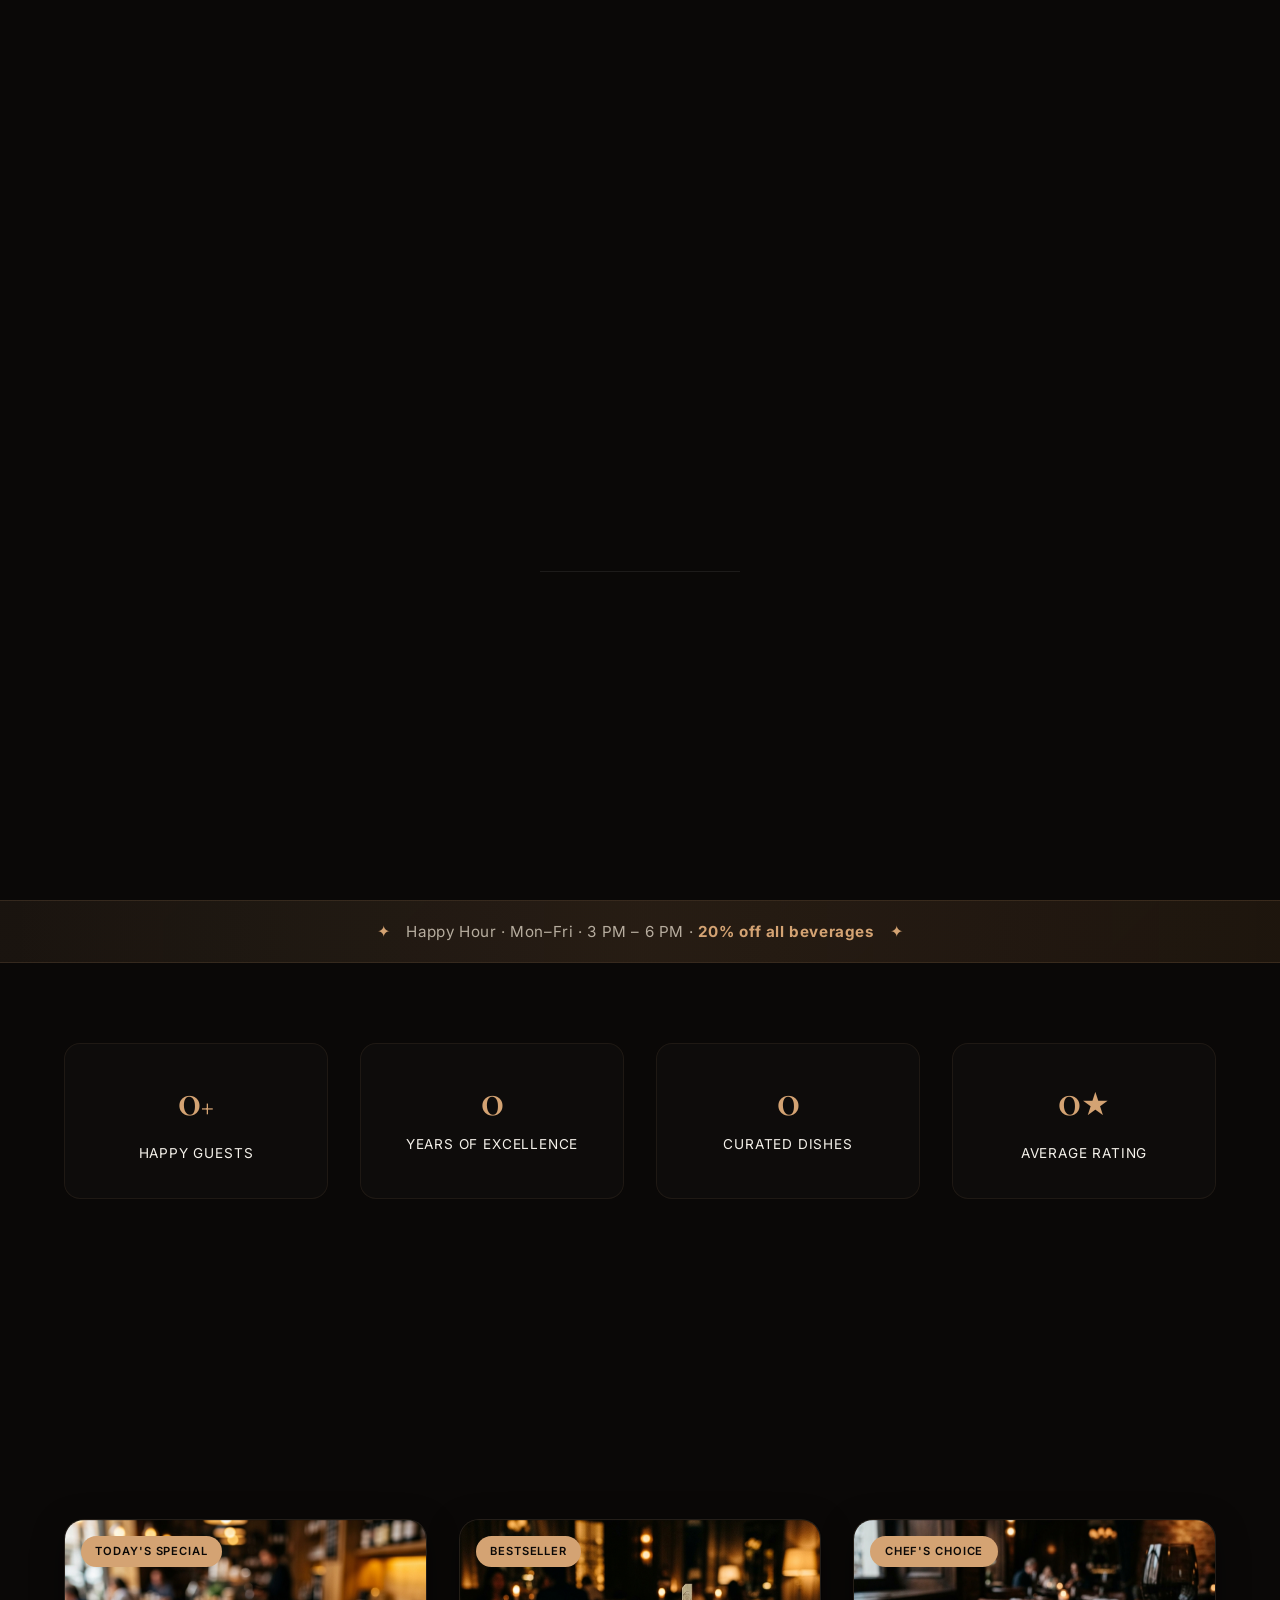
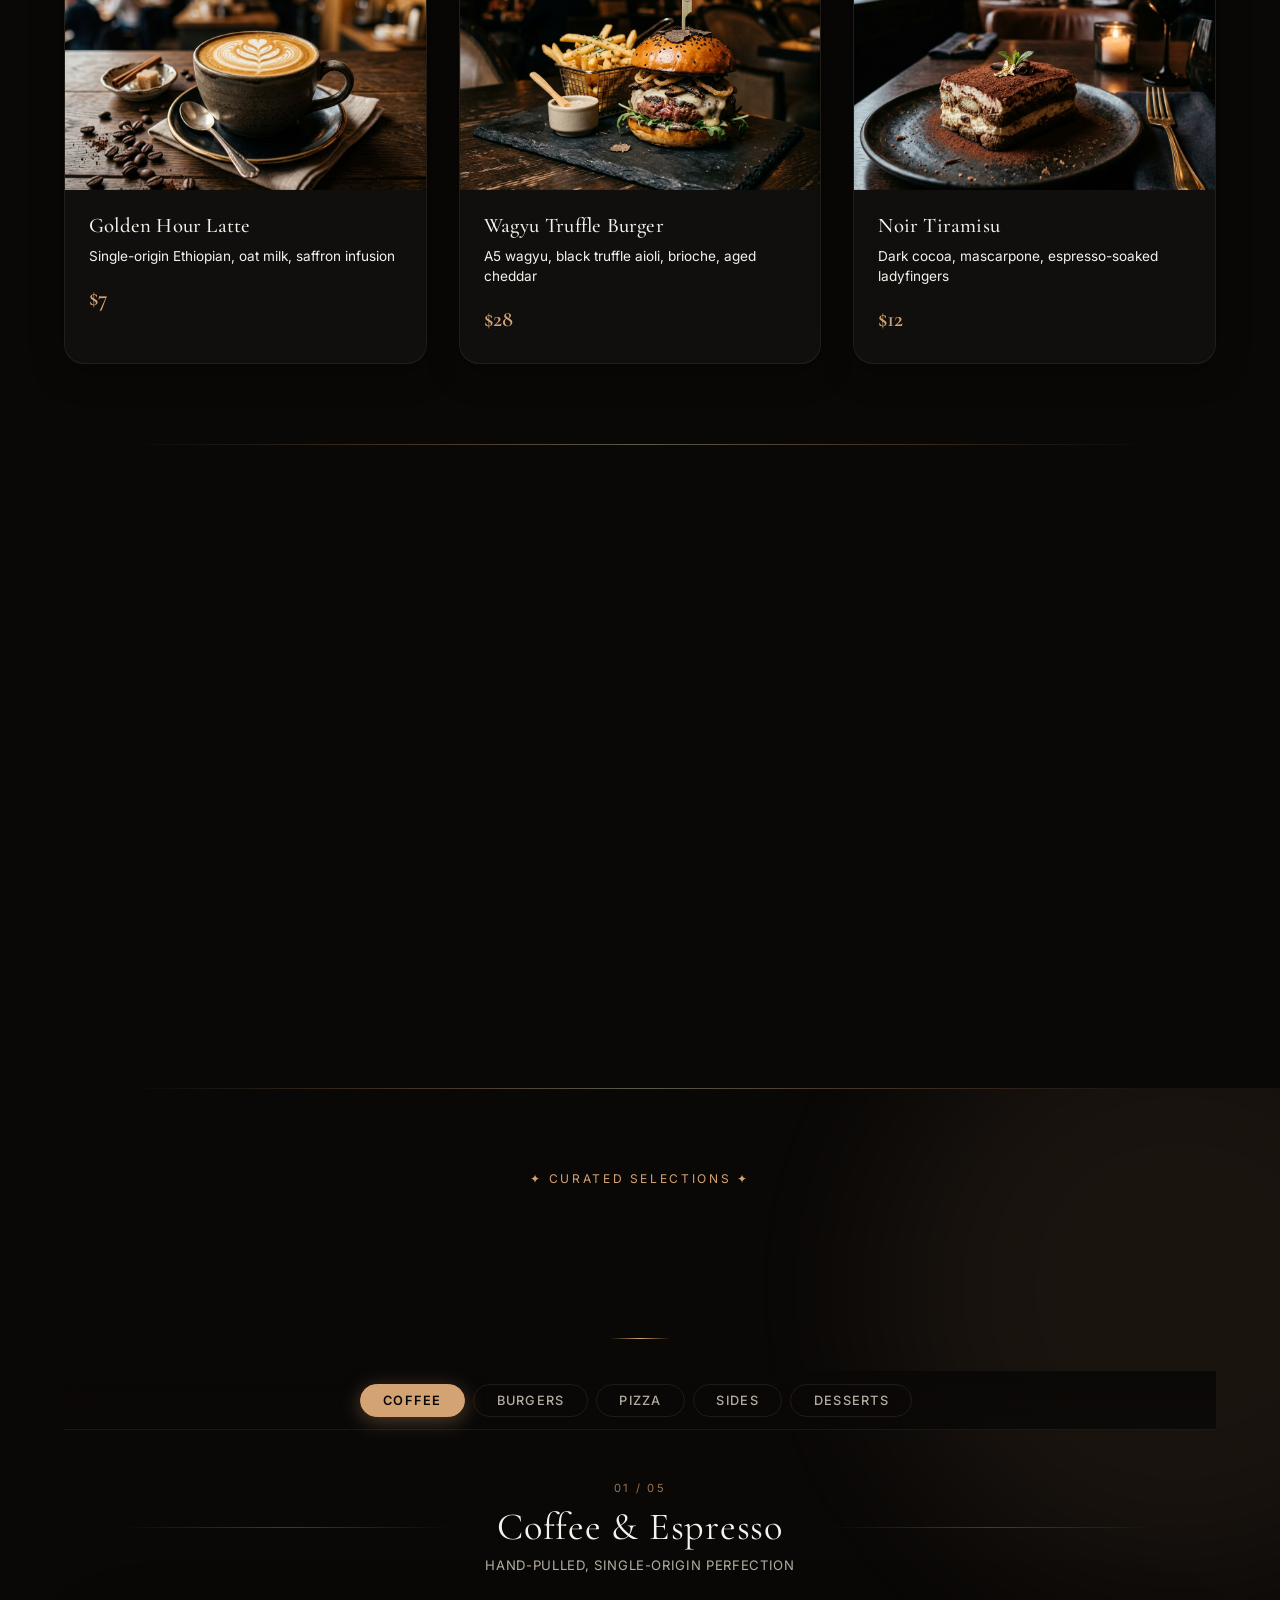
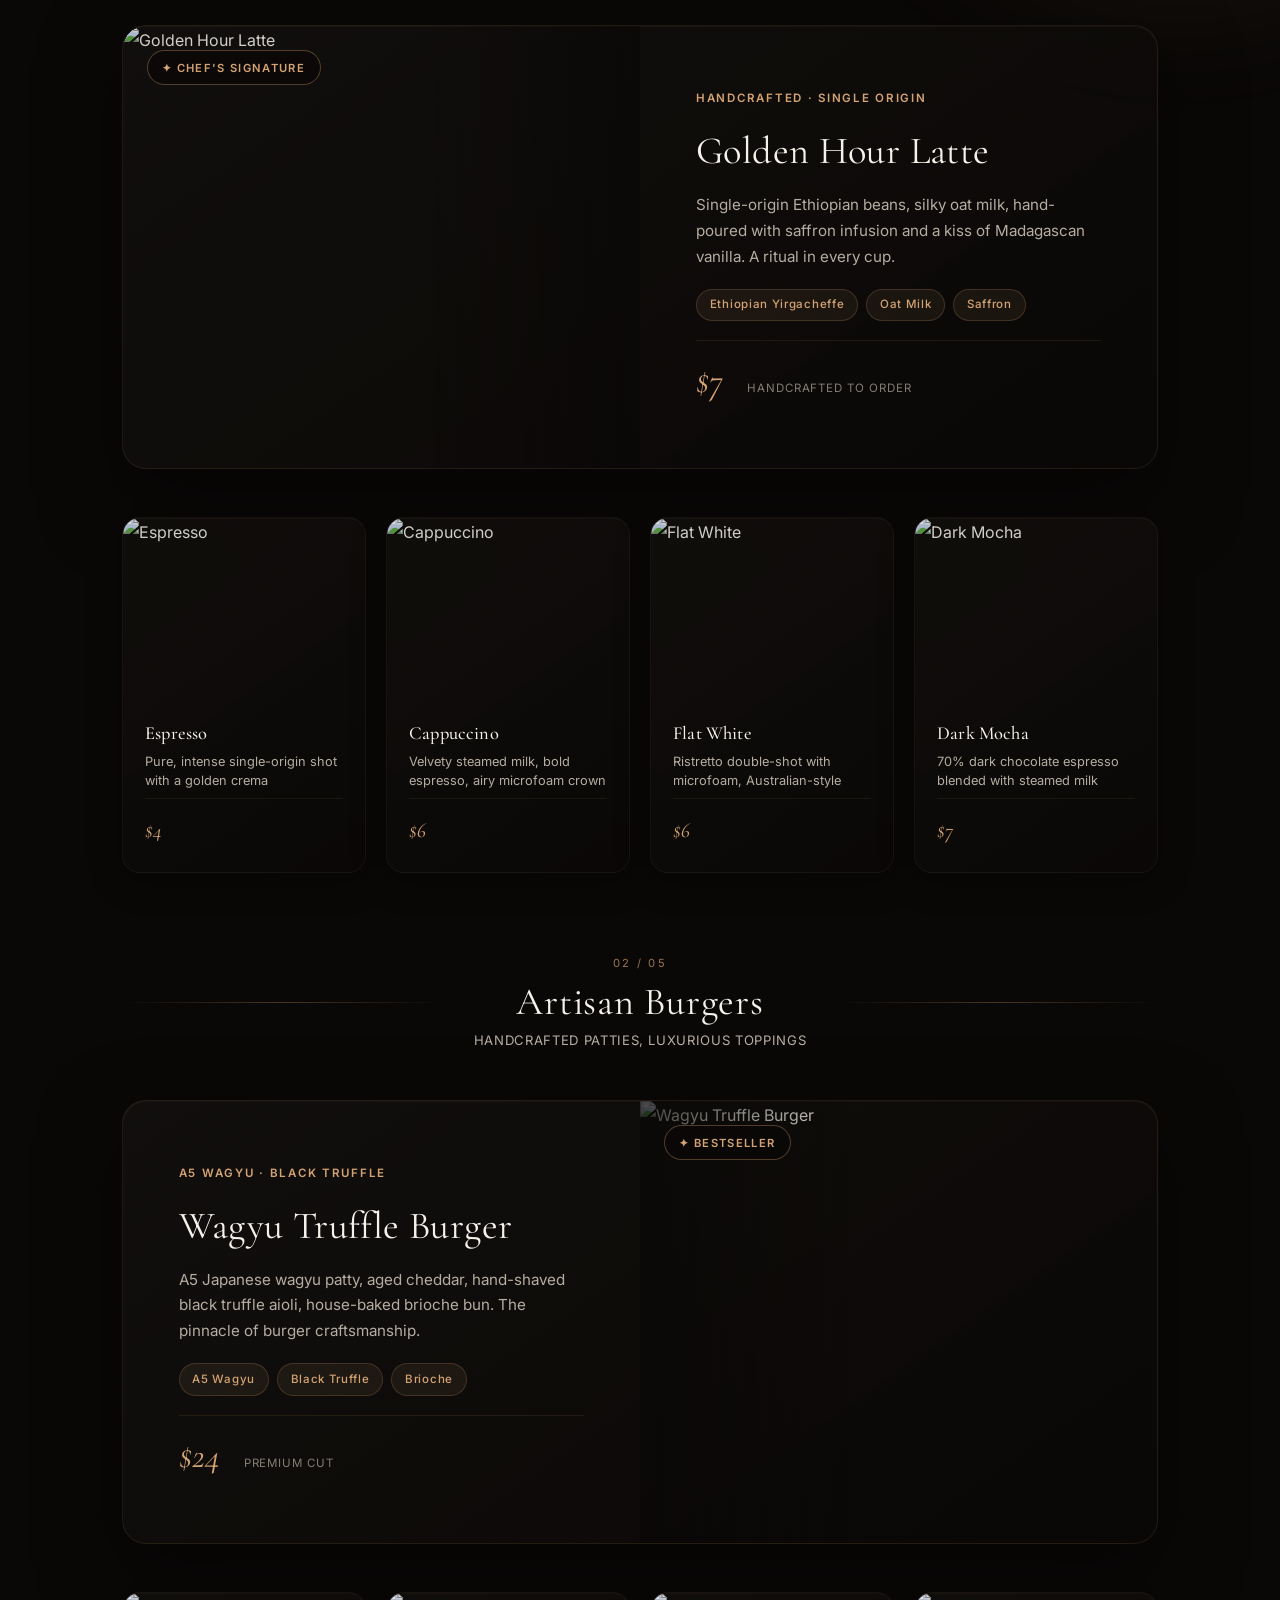
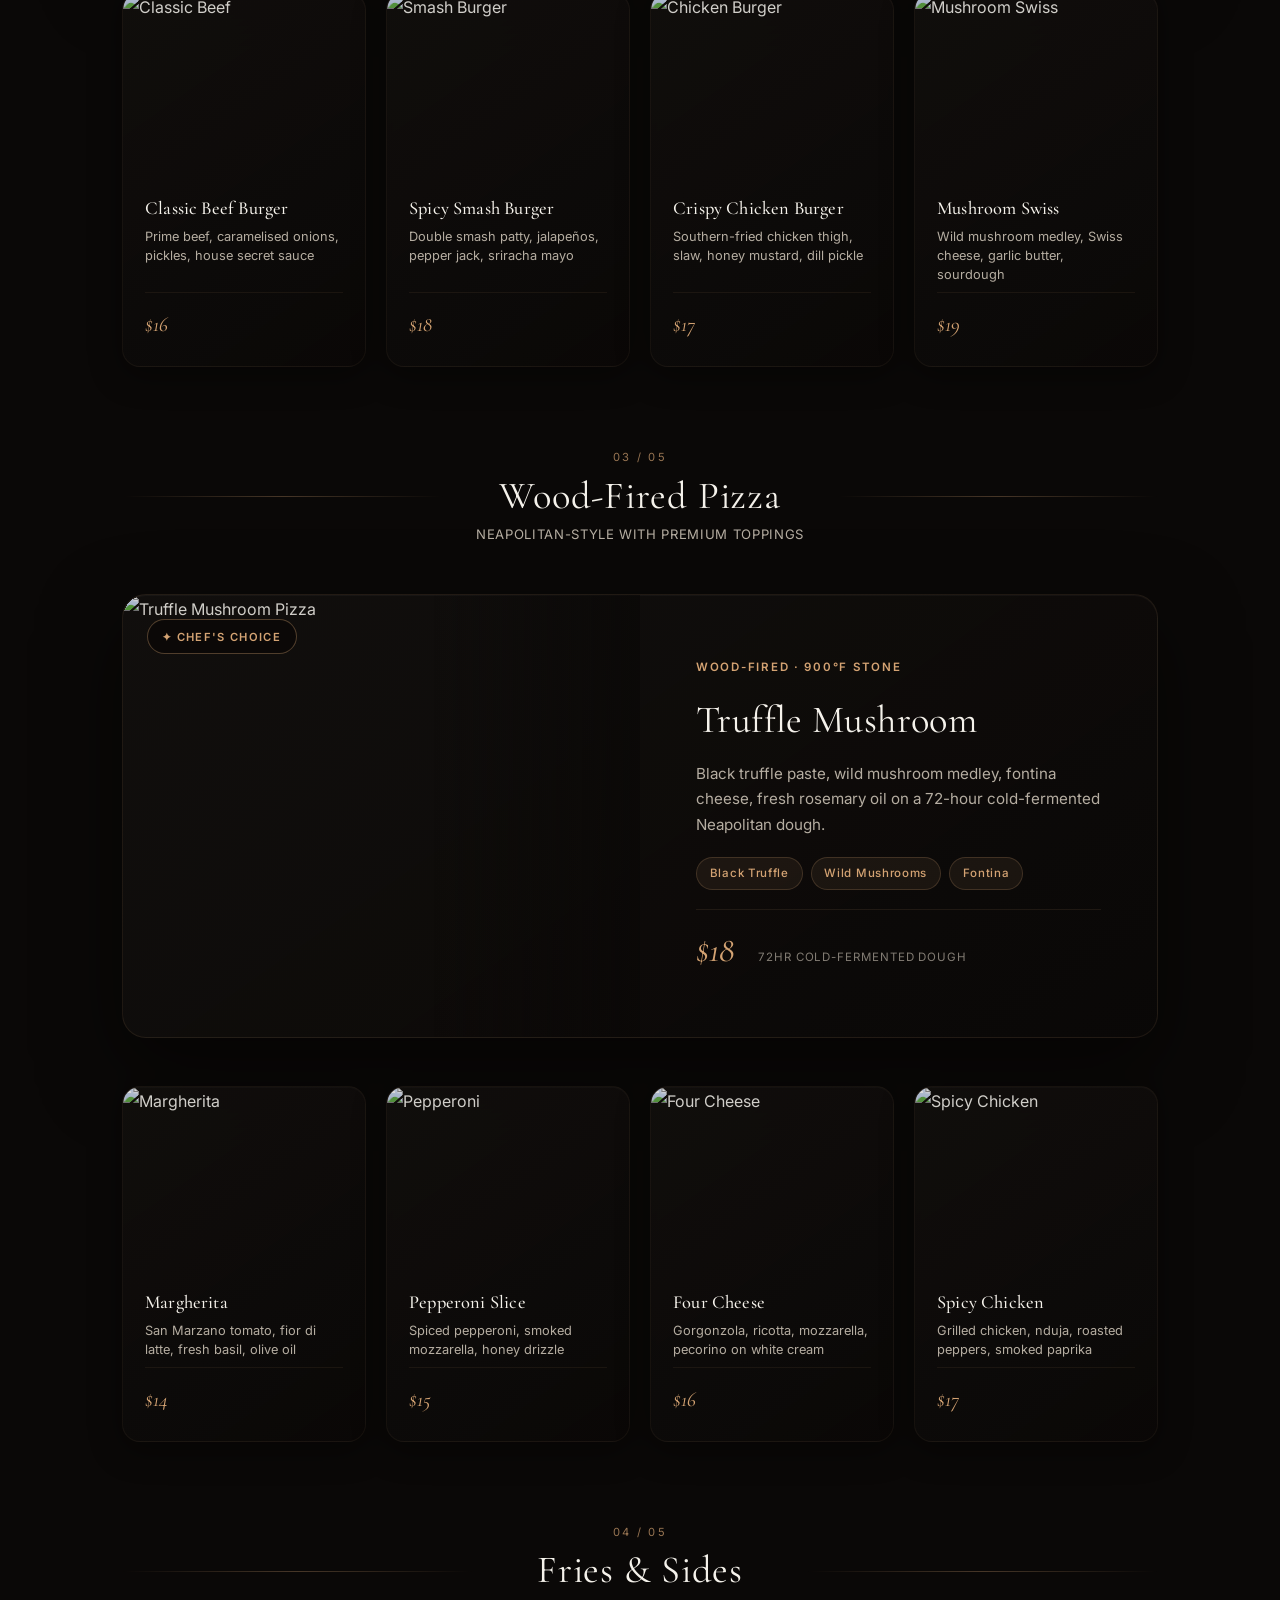
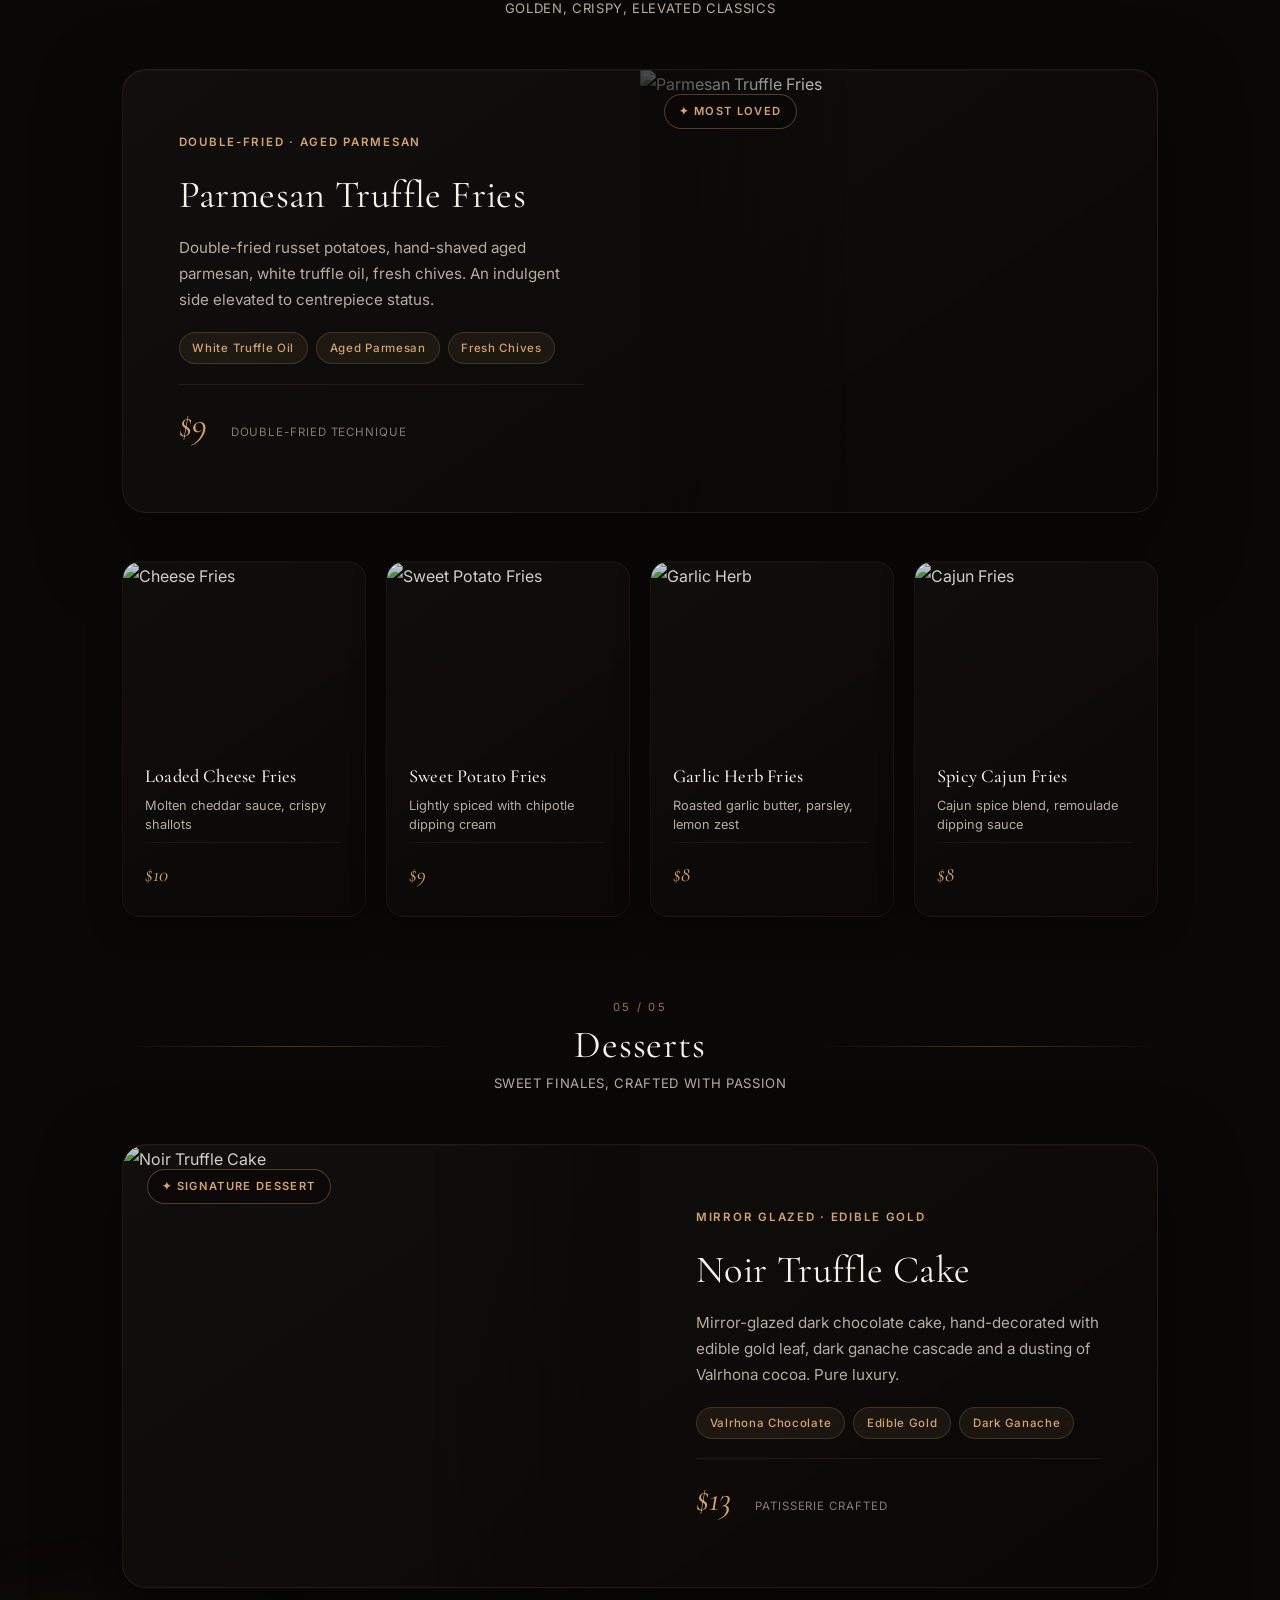
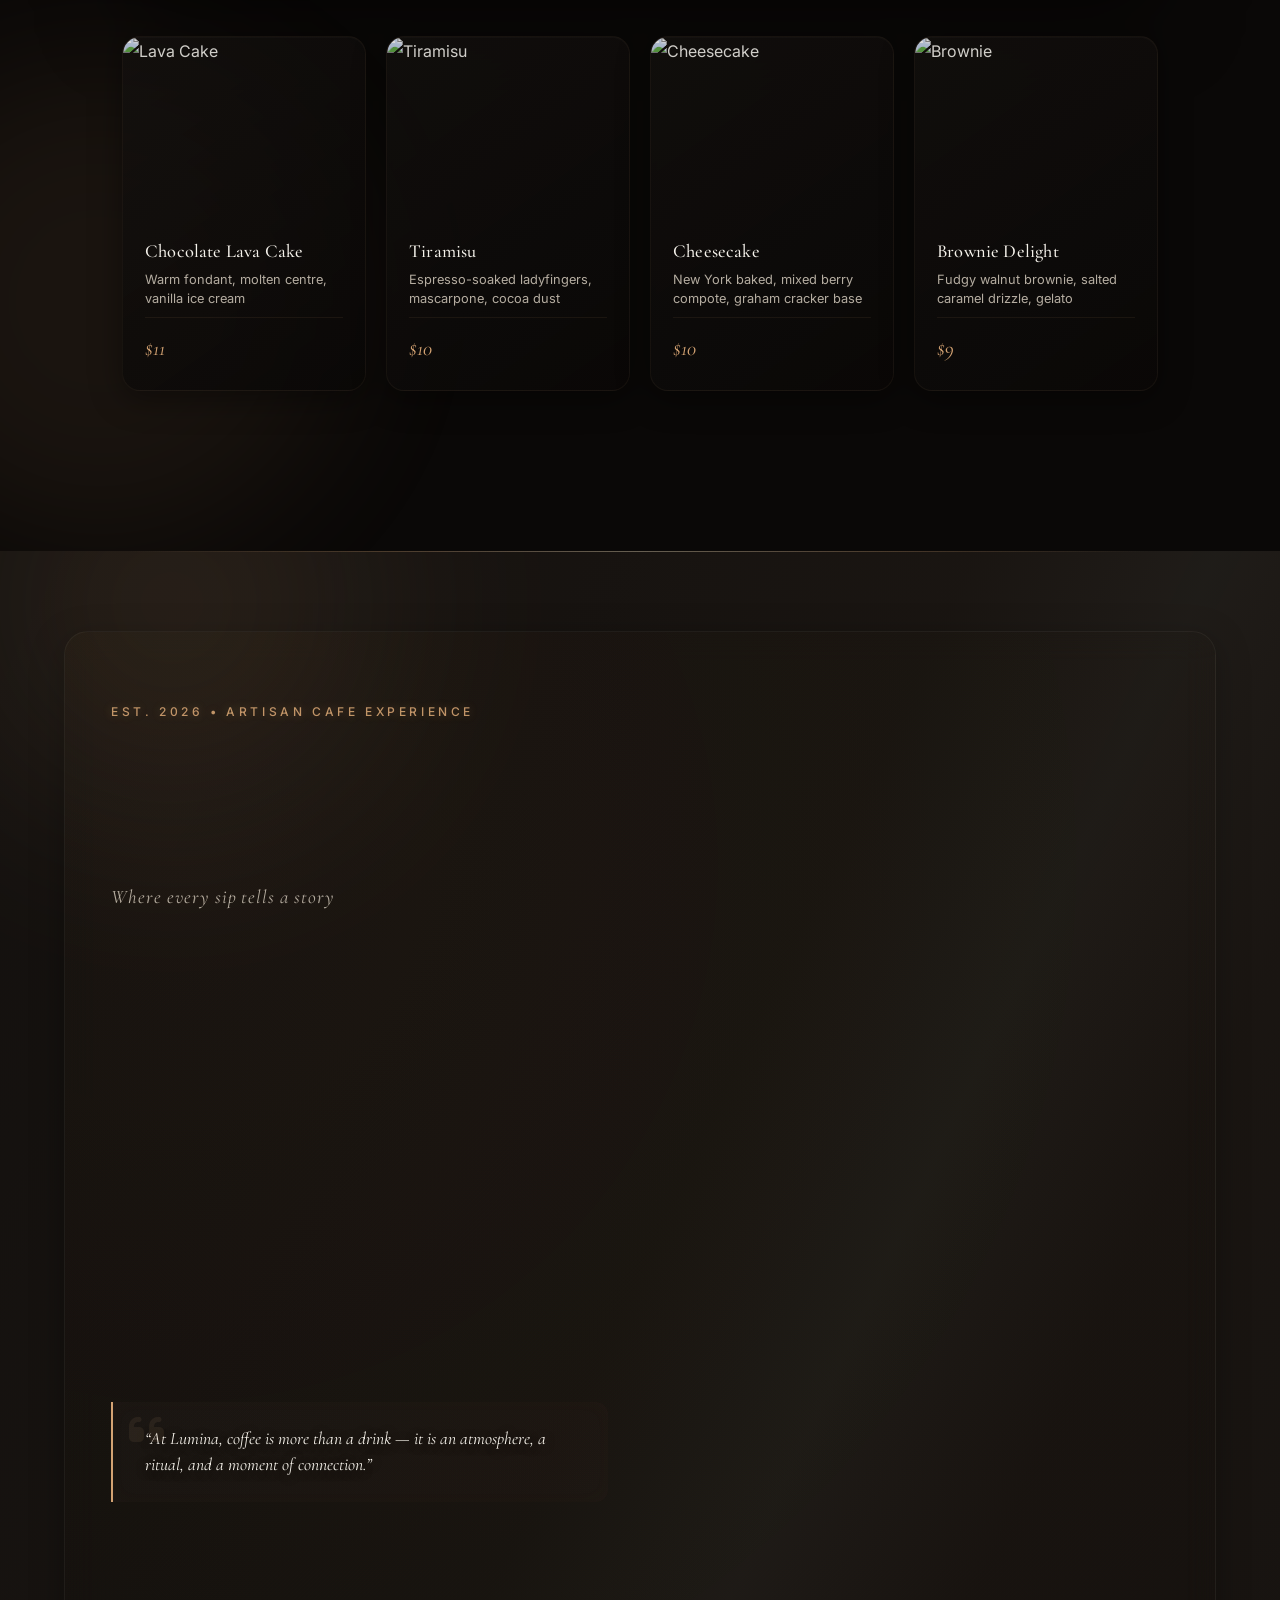
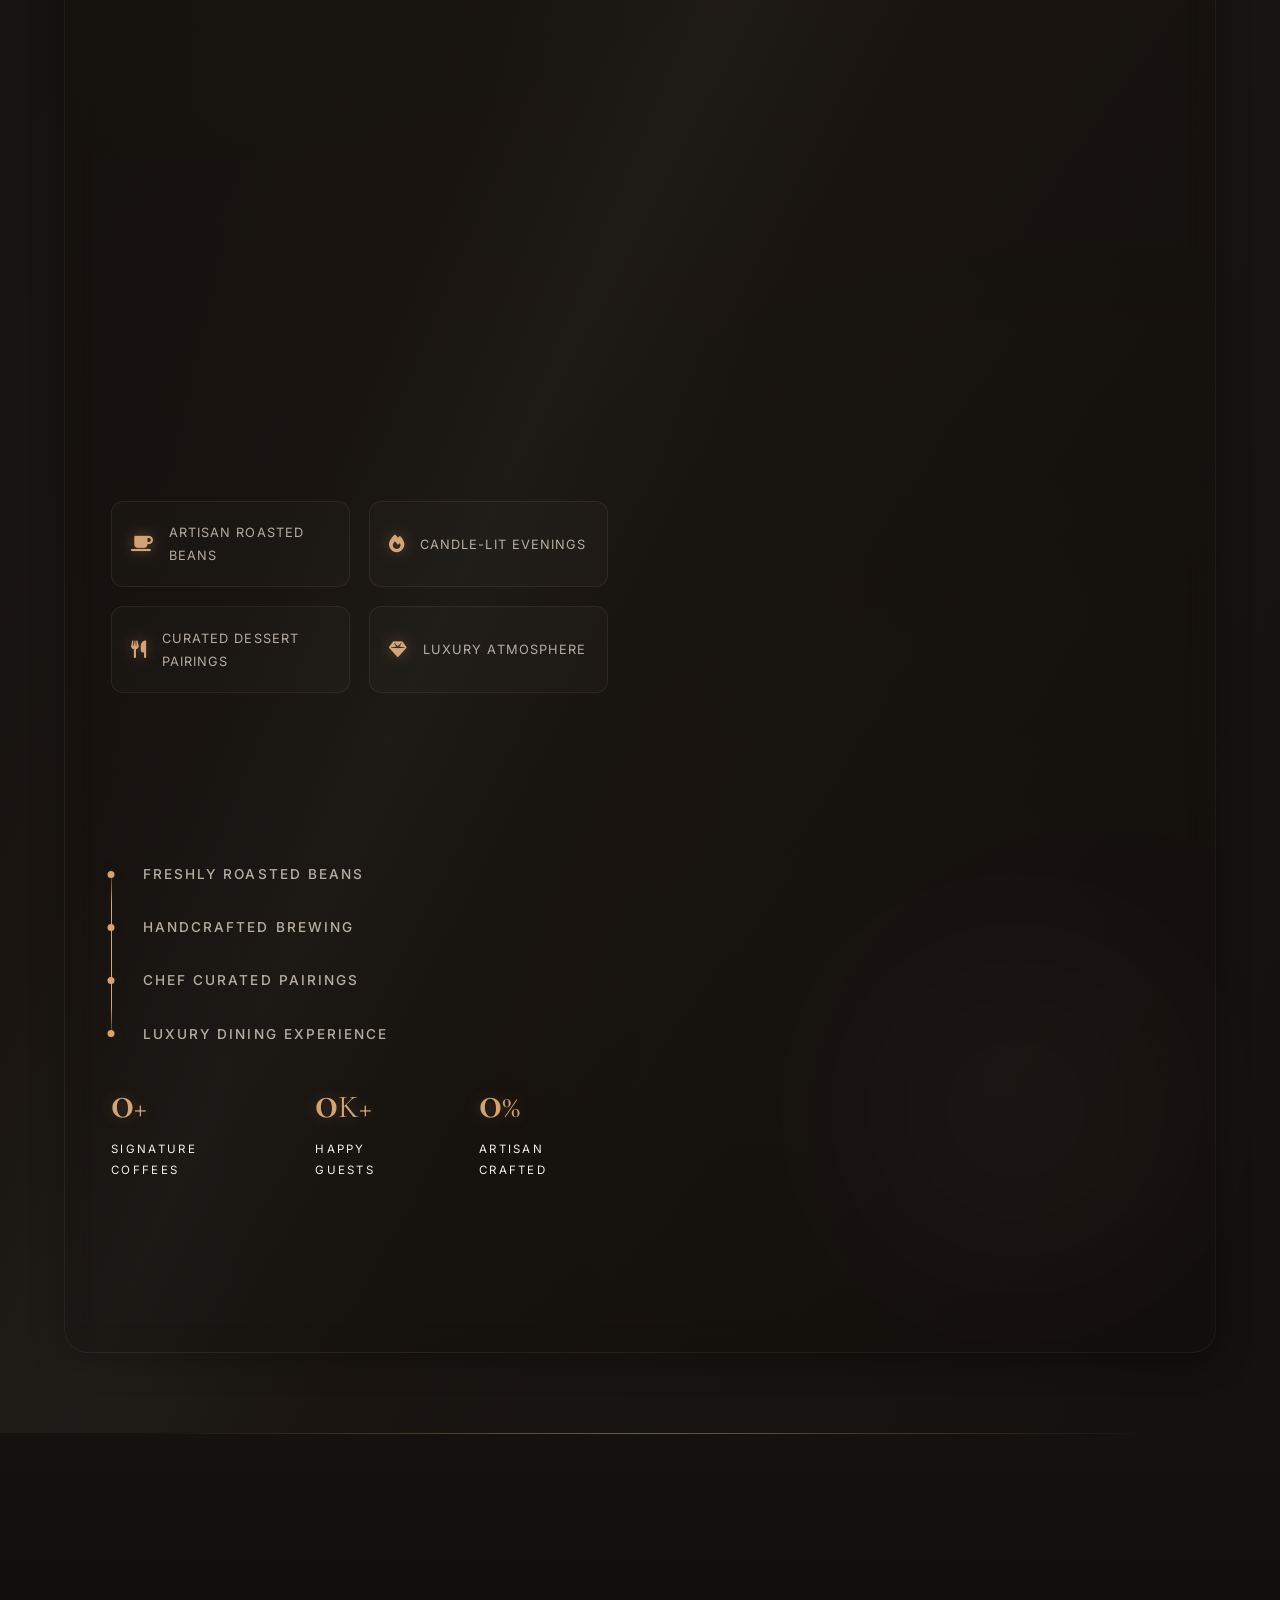
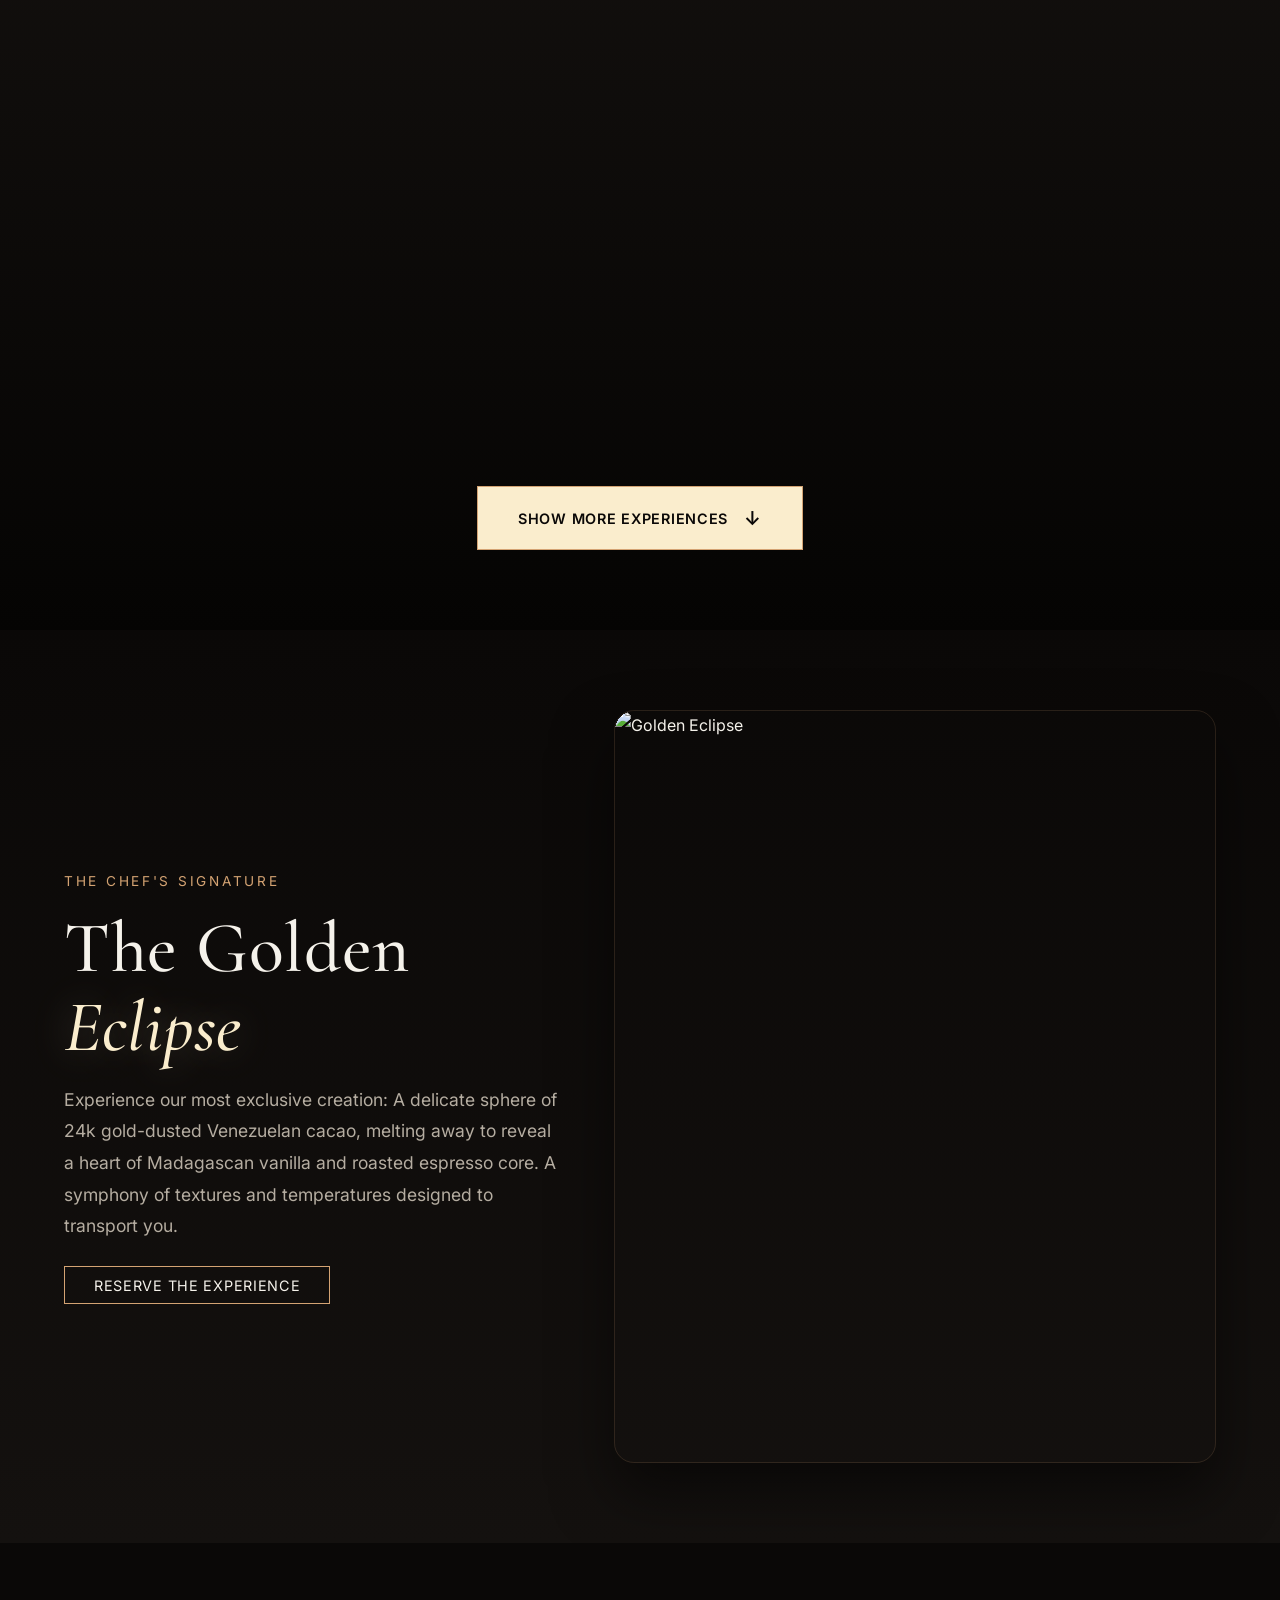
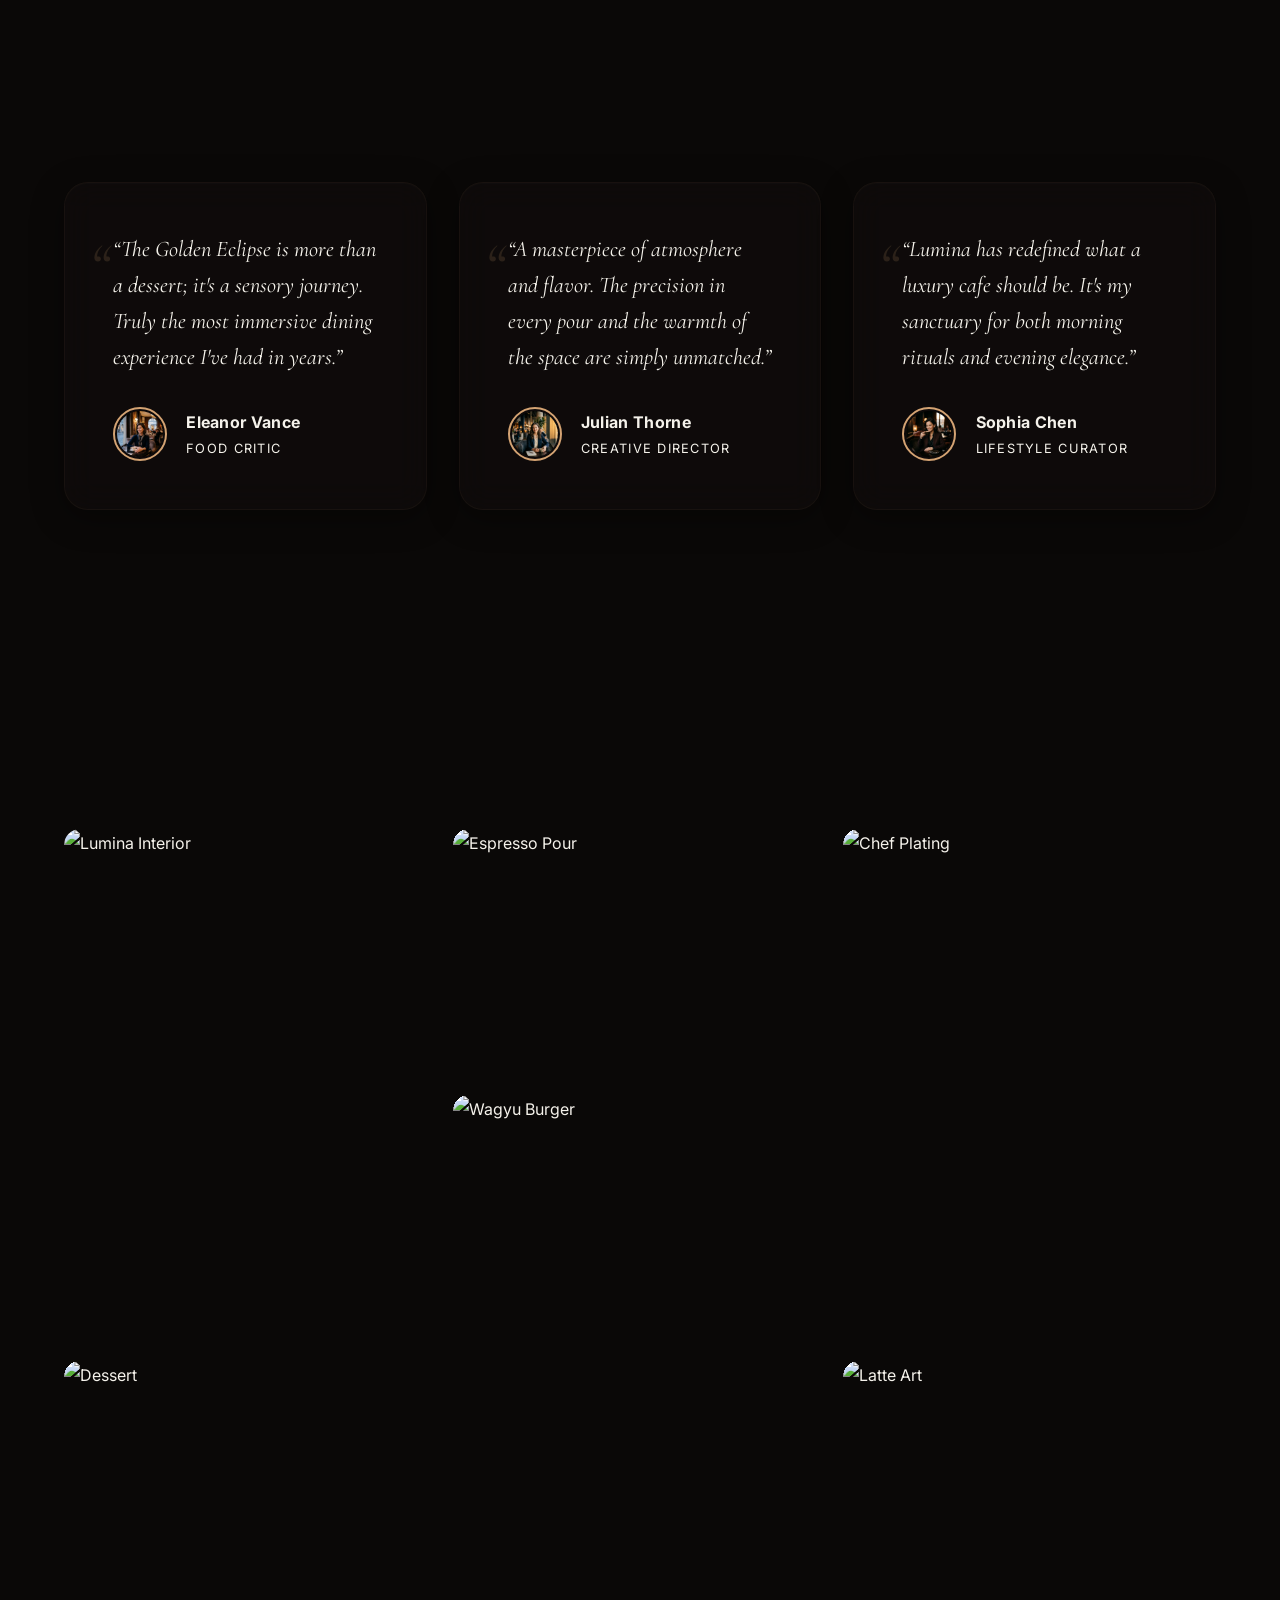
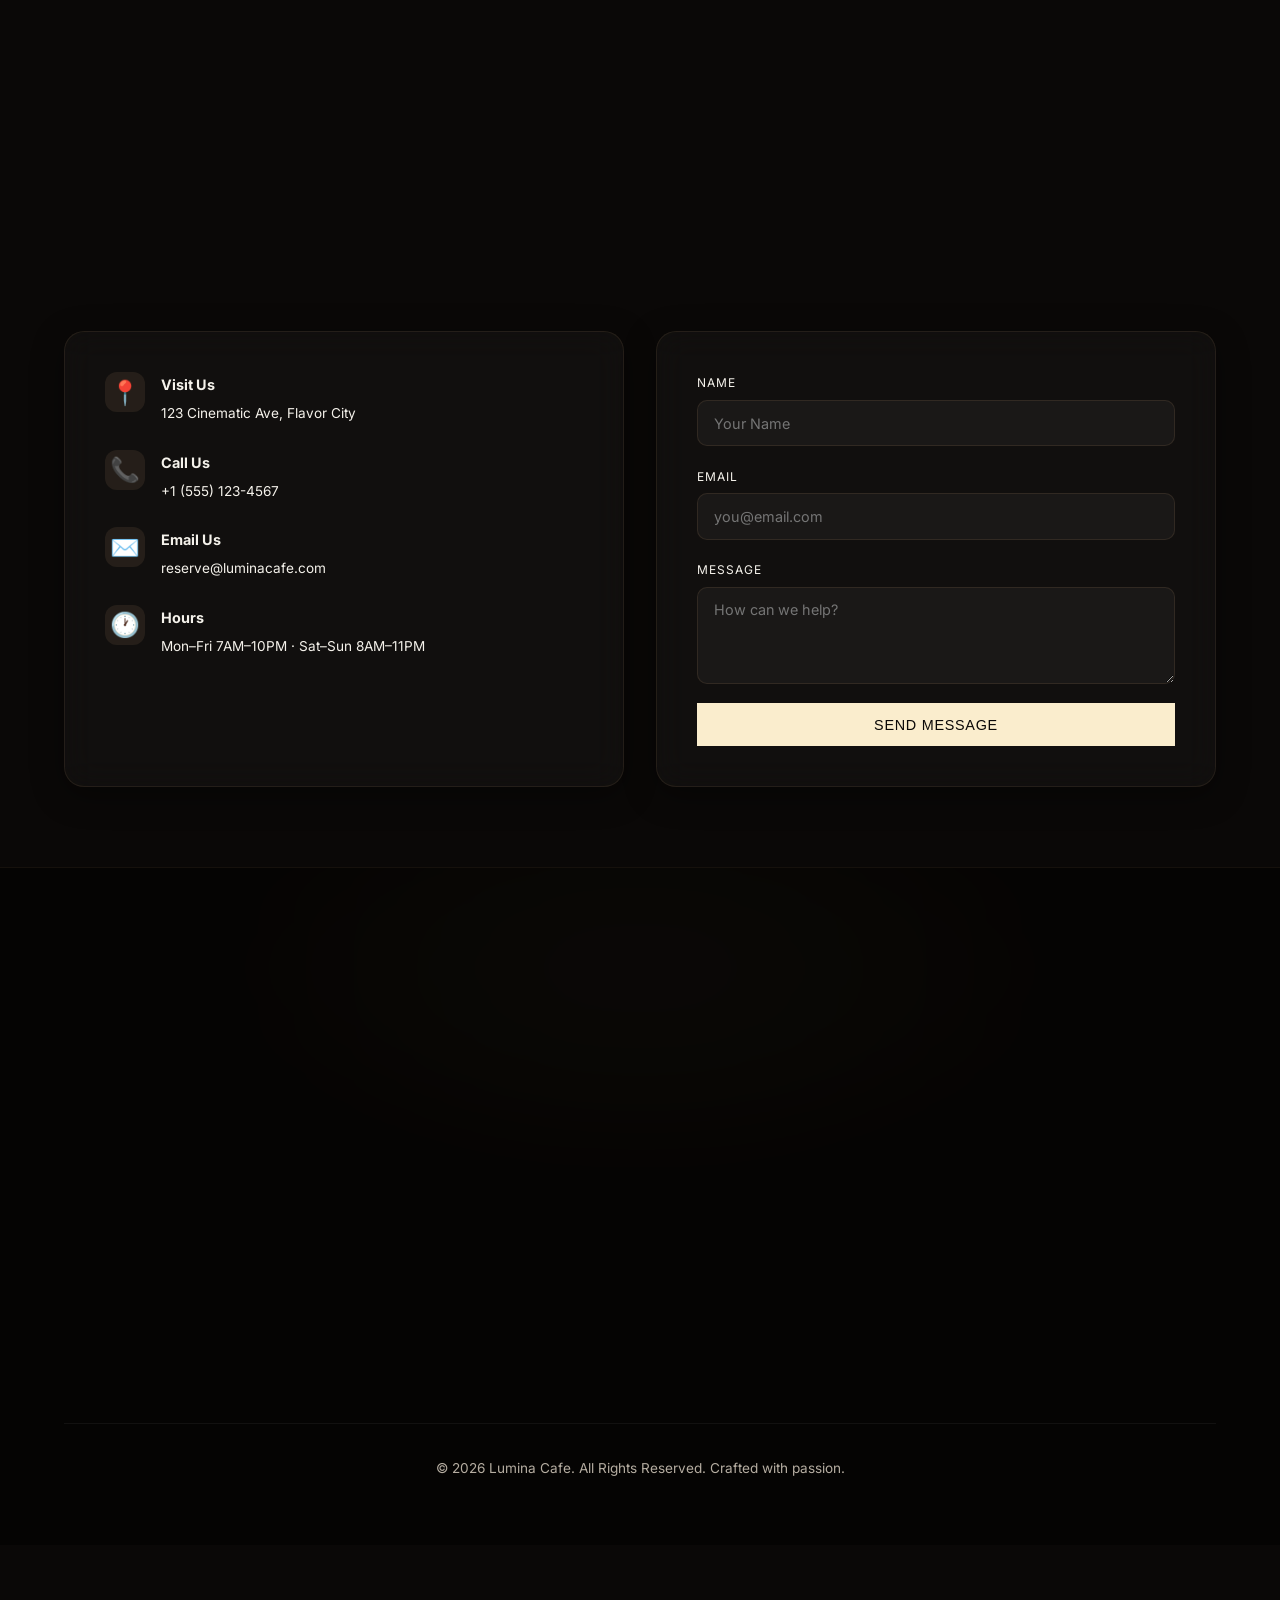
==== commit 8d88a68b: "Add cinematic 3-image mosaic strip to Story section with Unsplash editorial photography" ====
--- a/index.html
+++ b/index.html
@@ -557,6 +557,24 @@
                     </div>
                     <p>Every roast is selected with intention, every detail curated to create harmony between flavor, aroma, and ambience. Step away from the world and lose yourself in a symphony of aromas, where the boundaries between dining and art are blurred, and every visit is a journey through the senses. Experience the perfect harmony of premium ingredients, luxurious ambiance, and exceptional service.</p>
                     
+                    <!-- Story Image Mosaic Strip -->
+                    <div class="story-img-mosaic">
+                        <div class="story-mosaic-item story-mosaic-item--tall">
+                            <img src="https://images.unsplash.com/photo-1509042239860-f550ce710b93?w=600&auto=format&fit=crop&q=85" alt="Artisan espresso pour" loading="lazy">
+                            <div class="mosaic-overlay"><span>The Perfect Pour</span></div>
+                        </div>
+                        <div class="story-mosaic-col">
+                            <div class="story-mosaic-item">
+                                <img src="https://images.unsplash.com/photo-1521017432531-fbd92d768814?w=600&auto=format&fit=crop&q=85" alt="Warm cafe ambiance" loading="lazy">
+                                <div class="mosaic-overlay"><span>Our Ambiance</span></div>
+                            </div>
+                            <div class="story-mosaic-item">
+                                <img src="https://images.unsplash.com/photo-1563729784474-d77dbb933a9e?w=600&auto=format&fit=crop&q=85" alt="Artisan dessert plating" loading="lazy">
+                                <div class="mosaic-overlay"><span>Artisan Craft</span></div>
+                            </div>
+                        </div>
+                    </div>
+
                     <div class="elegant-divider alt-divider"></div>
                     <div class="story-experience-grid">
                         <div class="experience-item">
--- a/styles.css
+++ b/styles.css
@@ -3762,3 +3762,76 @@
     .hero-item-content { padding:1.5rem; }
     .menu-nav-btn { font-size:.7rem;padding:.4rem 1rem; }
 }
+
+/* ── Story Image Mosaic ── */
+.story-img-mosaic {
+    display: grid;
+    grid-template-columns: 1fr 1fr;
+    gap: 0.75rem;
+    margin: 1.8rem 0;
+    border-radius: 16px;
+    overflow: hidden;
+}
+
+.story-mosaic-col {
+    display: flex;
+    flex-direction: column;
+    gap: 0.75rem;
+}
+
+.story-mosaic-item {
+    position: relative;
+    overflow: hidden;
+    border-radius: 12px;
+    cursor: default;
+}
+
+.story-mosaic-item--tall {
+    min-height: 300px;
+}
+
+.story-mosaic-col .story-mosaic-item {
+    flex: 1;
+    min-height: 136px;
+}
+
+.story-mosaic-item img {
+    width: 100%;
+    height: 100%;
+    object-fit: cover;
+    display: block;
+    filter: brightness(0.8) saturate(0.85);
+    transition: transform 0.7s cubic-bezier(0.16, 1, 0.3, 1), filter 0.7s;
+}
+
+.story-mosaic-item:hover img {
+    transform: scale(1.07);
+    filter: brightness(0.92) saturate(1.05);
+}
+
+.mosaic-overlay {
+    position: absolute;
+    inset: 0;
+    background: linear-gradient(to top, rgba(10, 8, 7, 0.72) 0%, transparent 55%);
+    display: flex;
+    align-items: flex-end;
+    padding: 1rem 1.1rem;
+    opacity: 0;
+    transition: opacity 0.4s ease;
+}
+
+.story-mosaic-item:hover .mosaic-overlay { opacity: 1; }
+
+.mosaic-overlay span {
+    font-family: var(--font-display);
+    font-size: 1rem;
+    font-style: italic;
+    color: var(--accent-gold);
+    letter-spacing: 0.04em;
+}
+
+@media (max-width: 768px) {
+    .story-img-mosaic { grid-template-columns: 1fr; }
+    .story-mosaic-item--tall { min-height: 200px; }
+    .story-mosaic-col .story-mosaic-item { min-height: 140px; }
+}
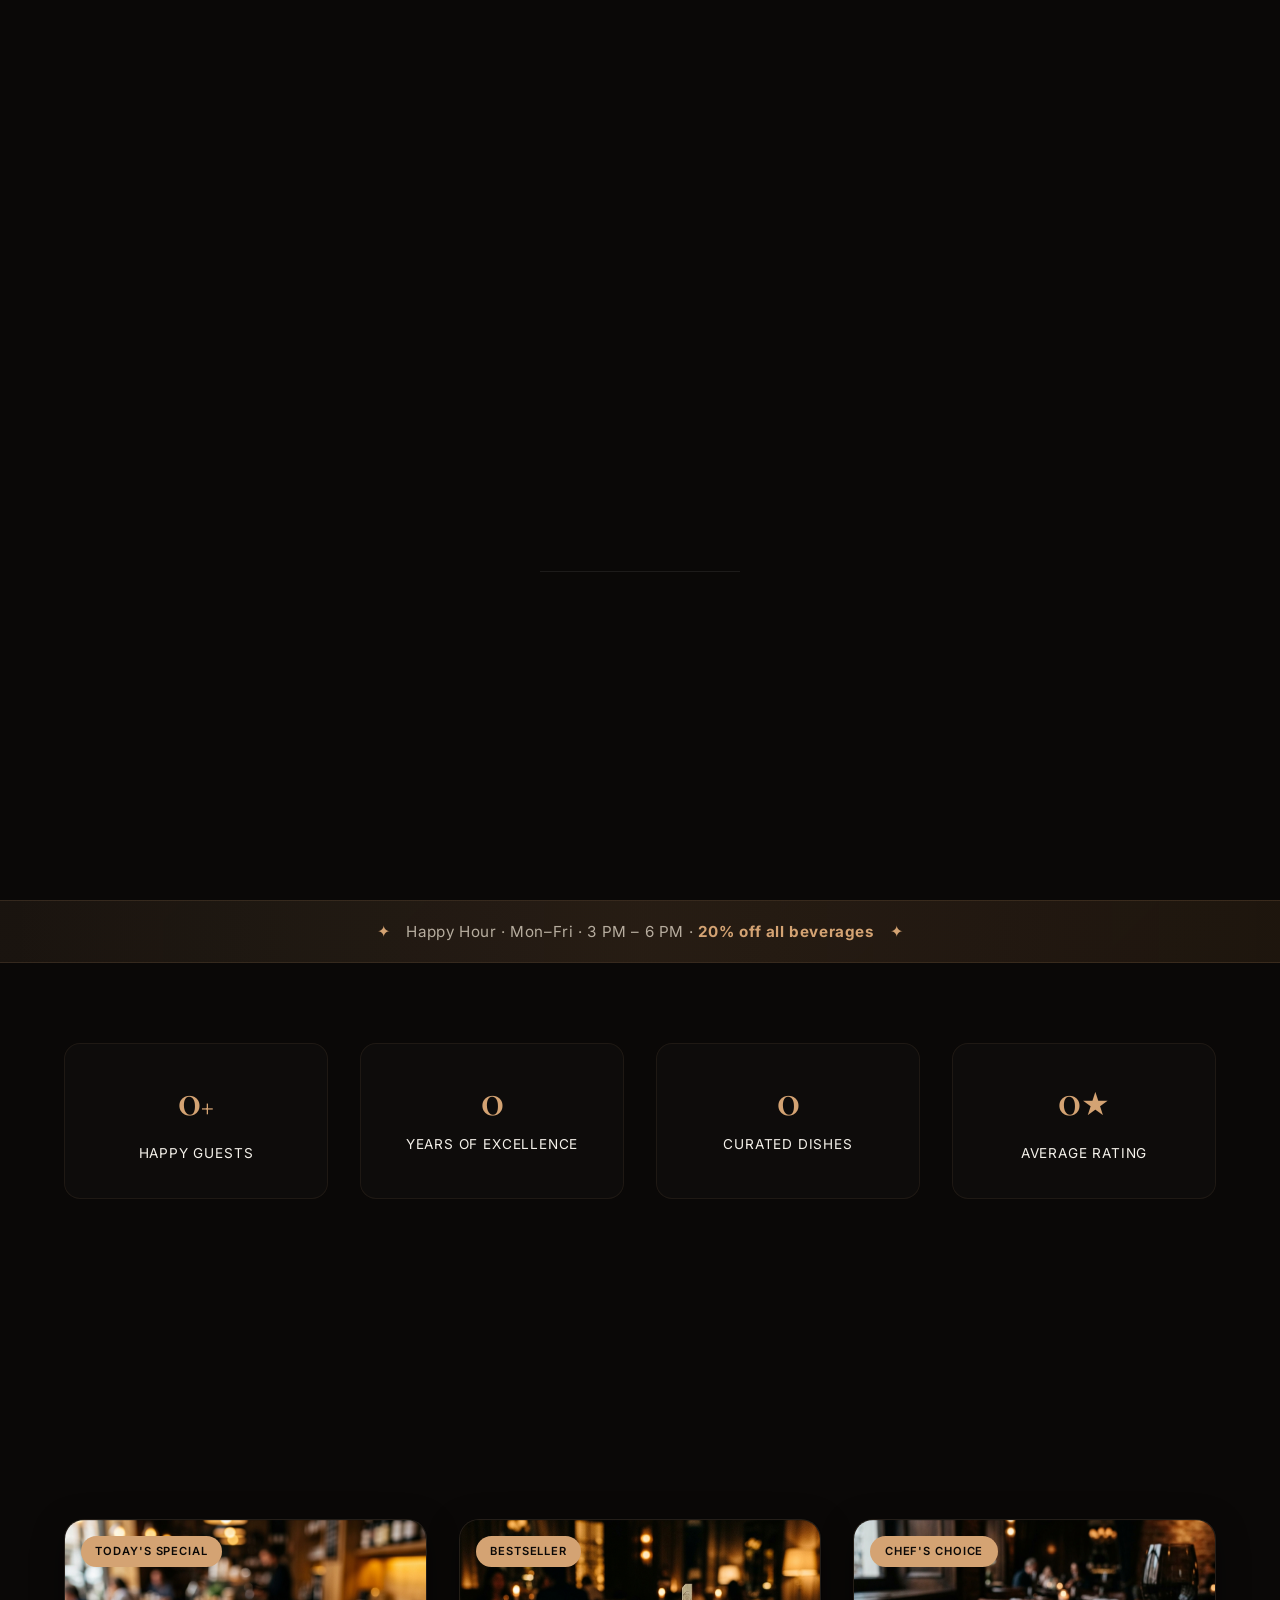
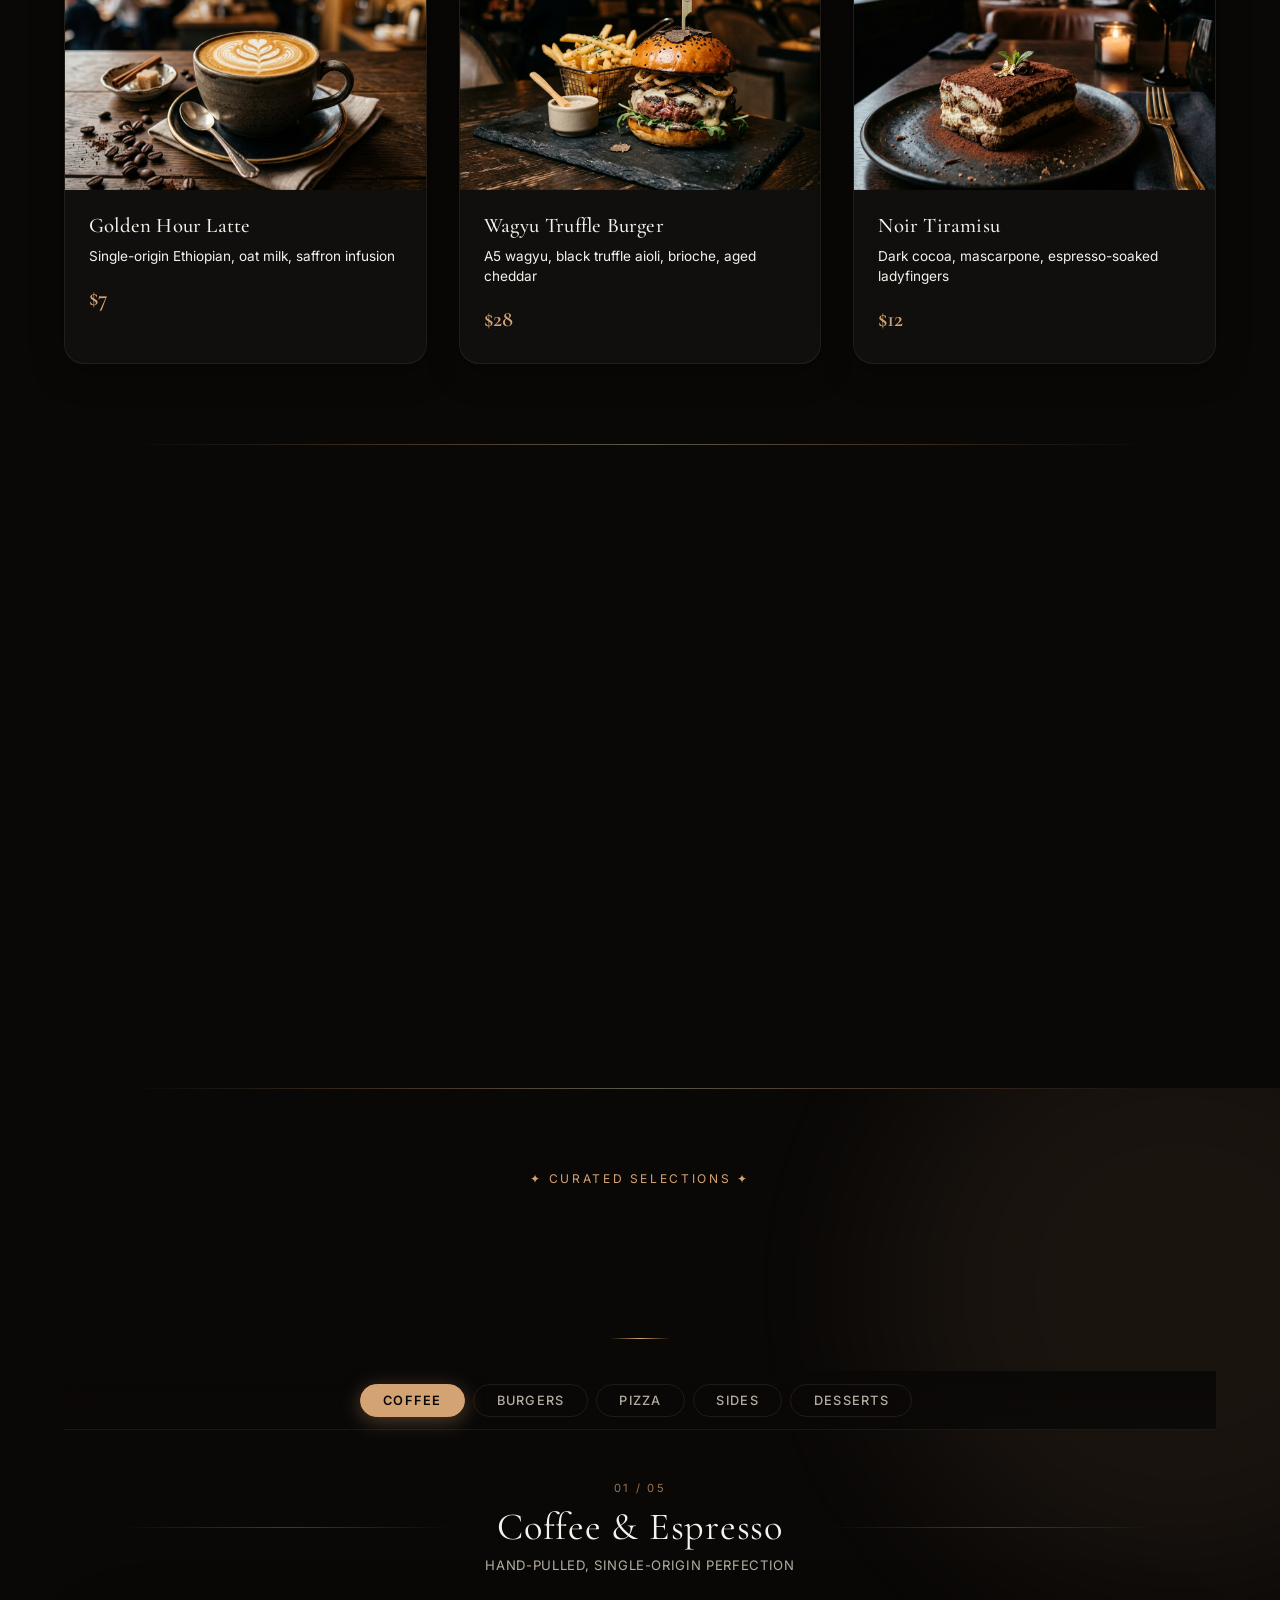
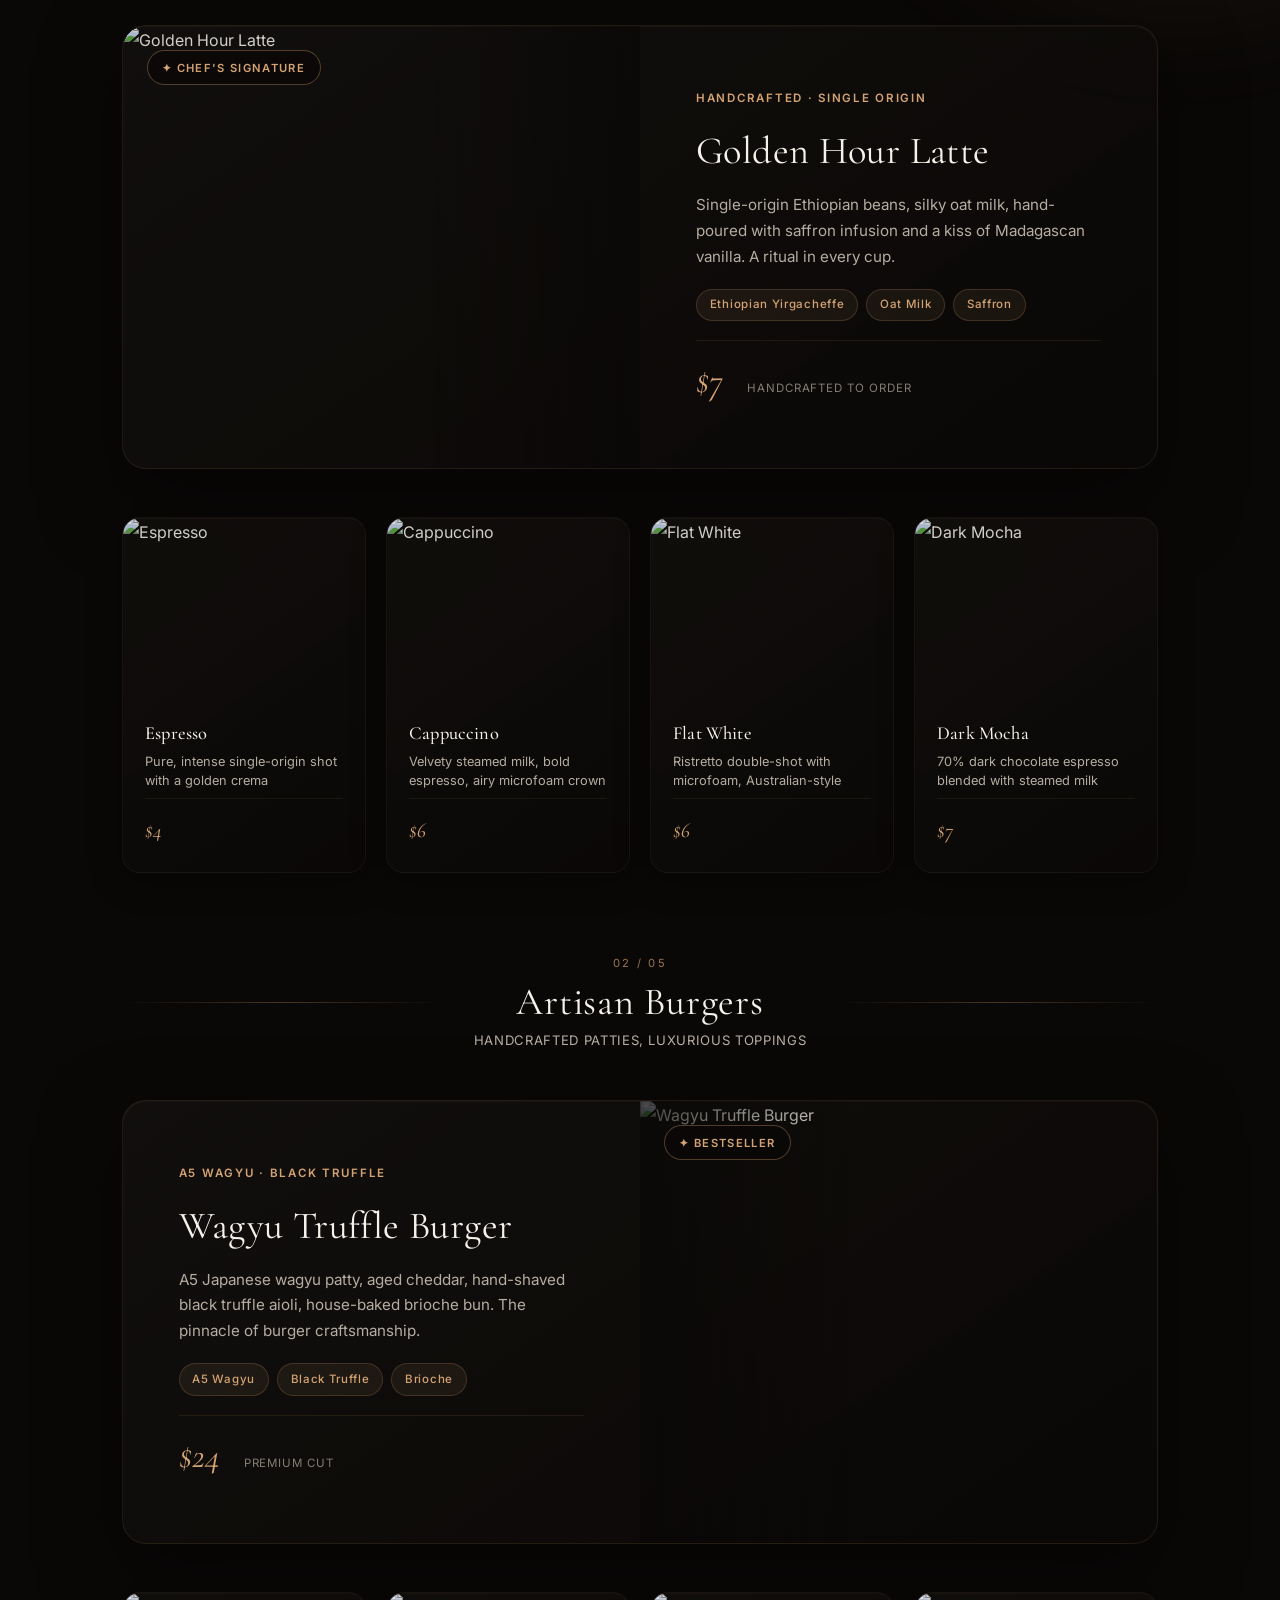
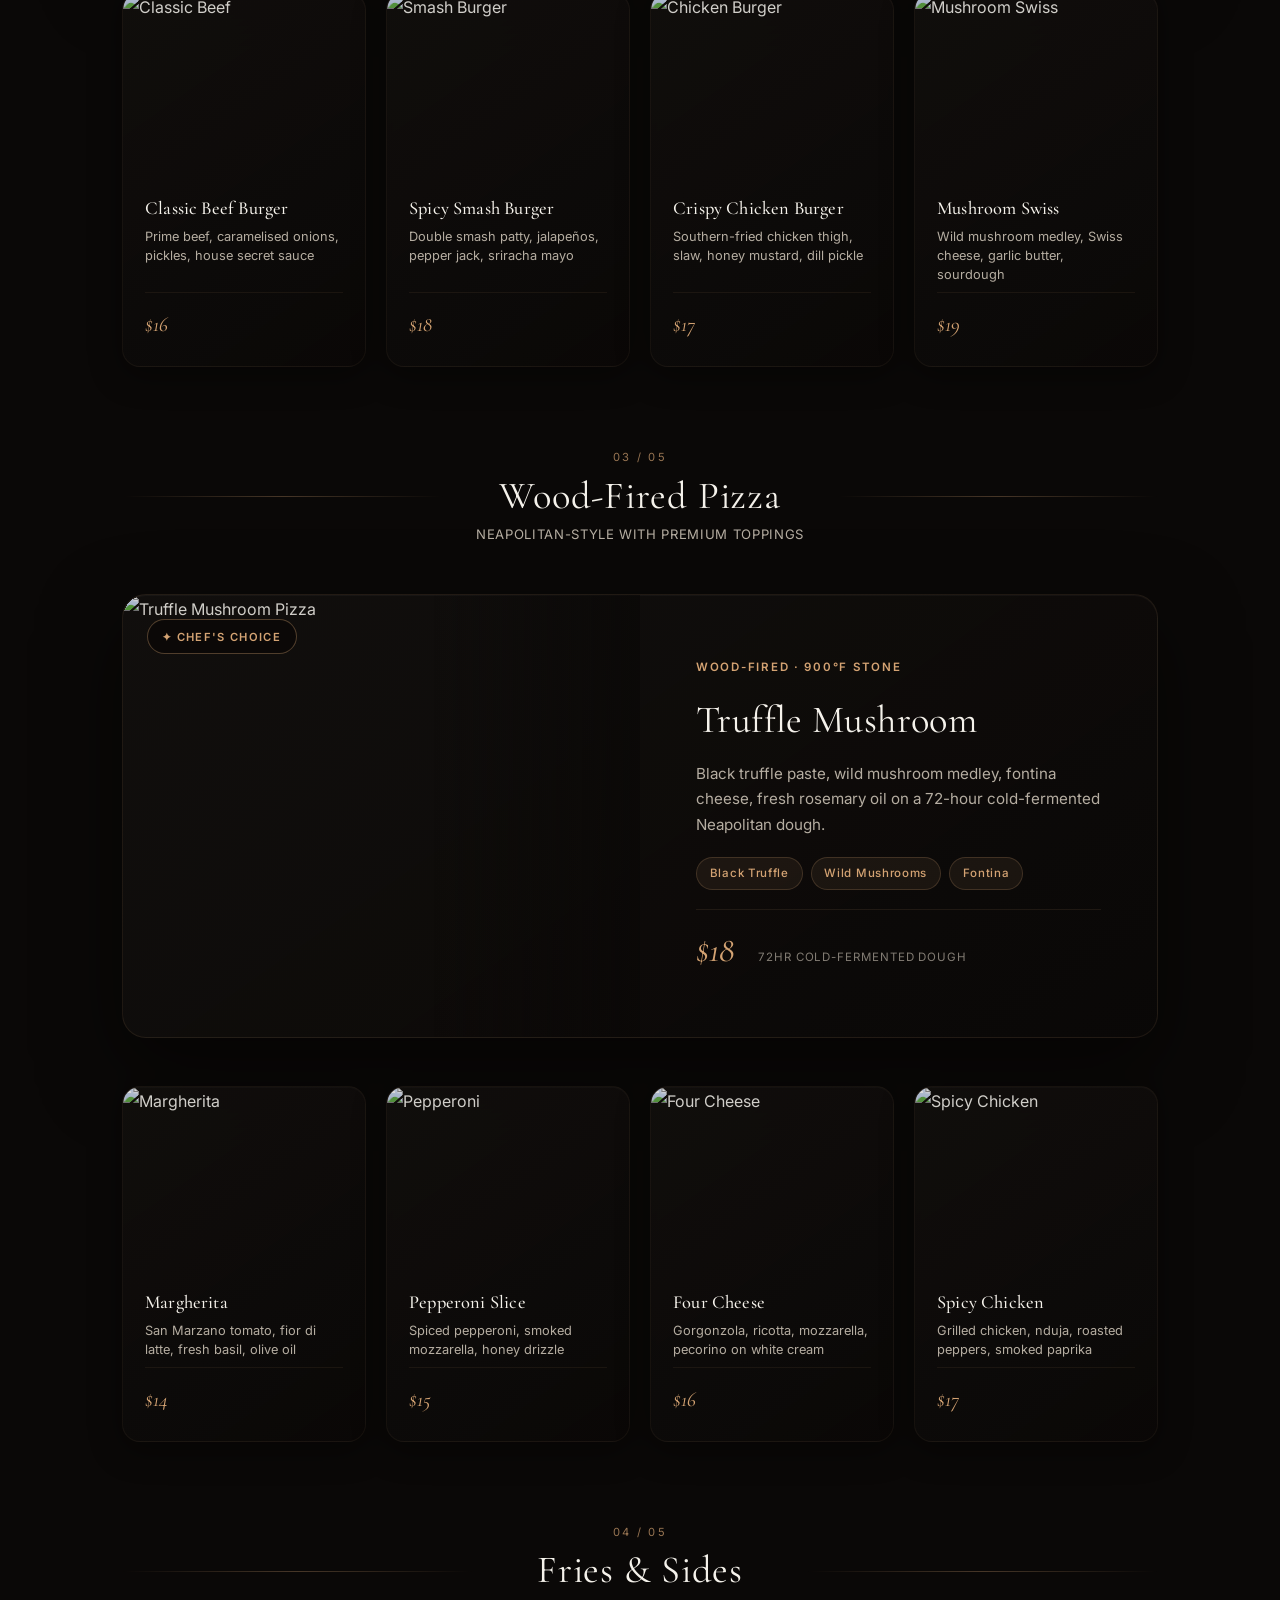
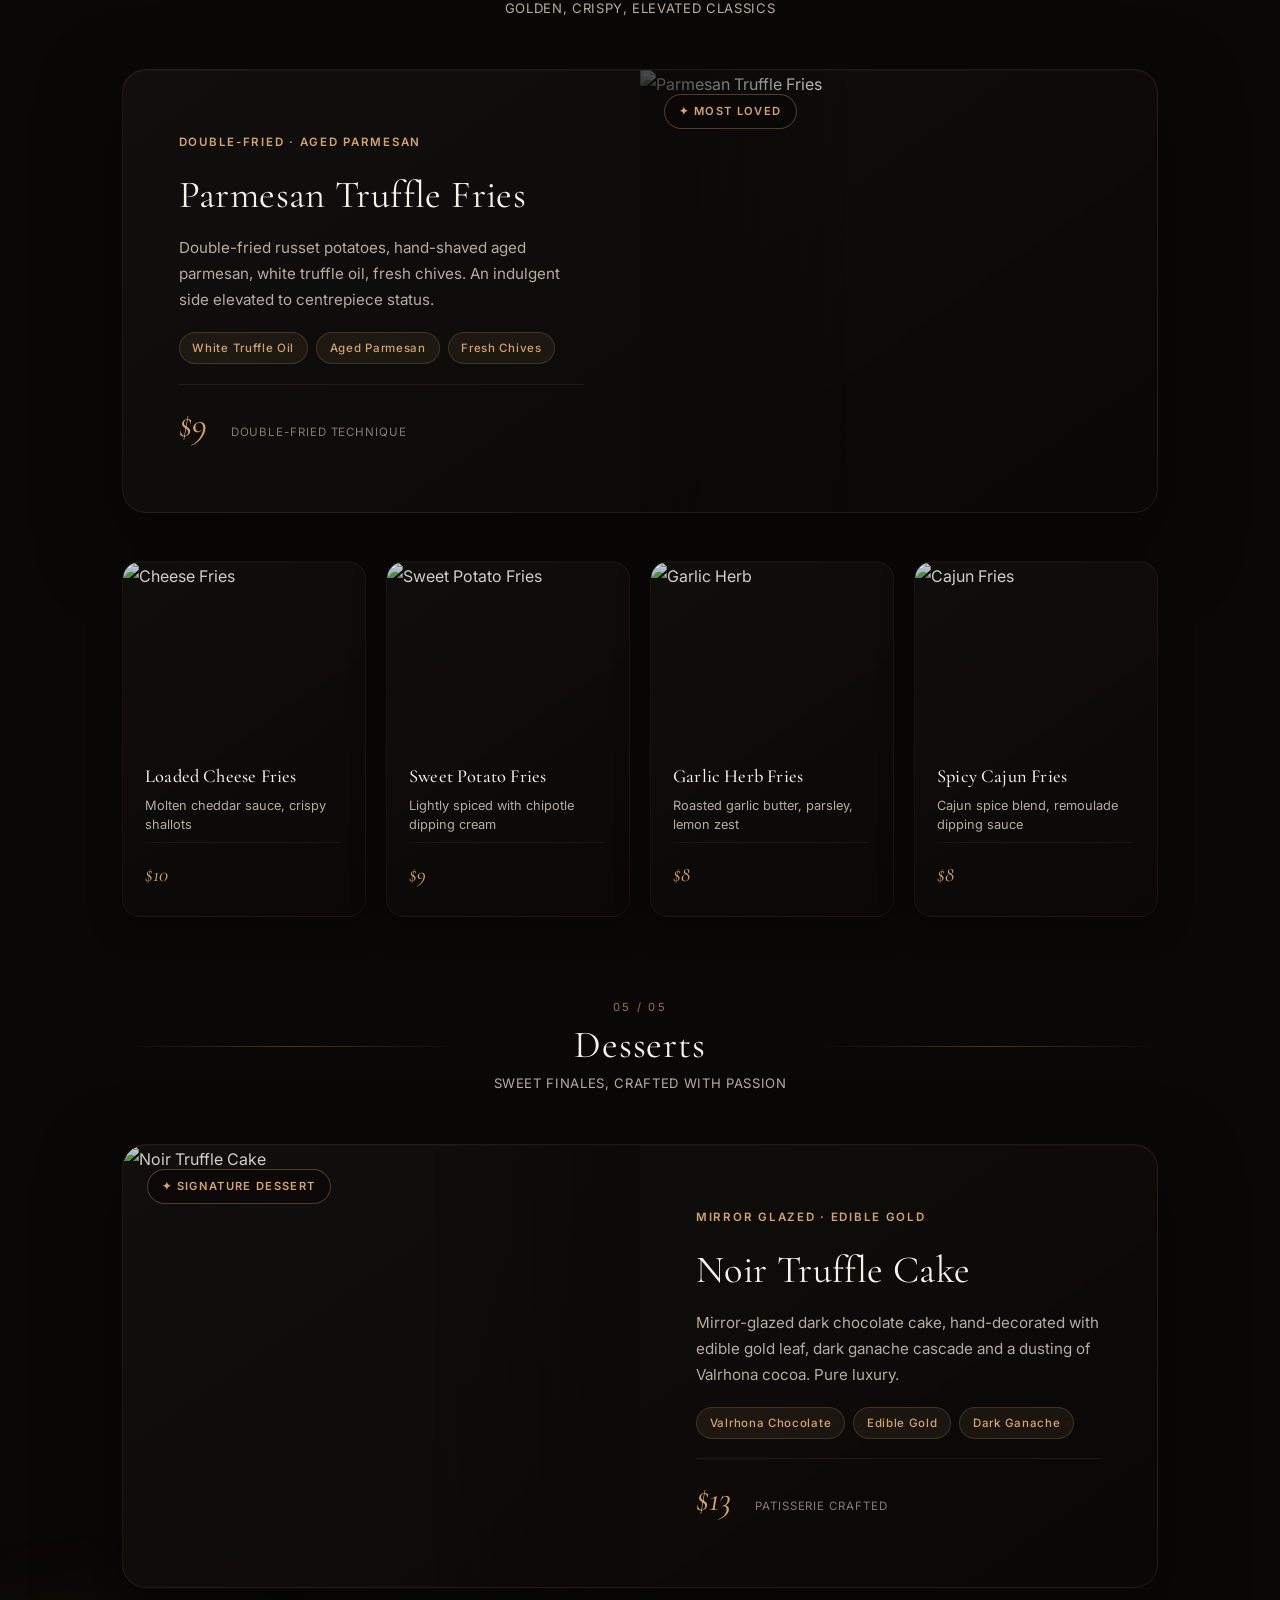
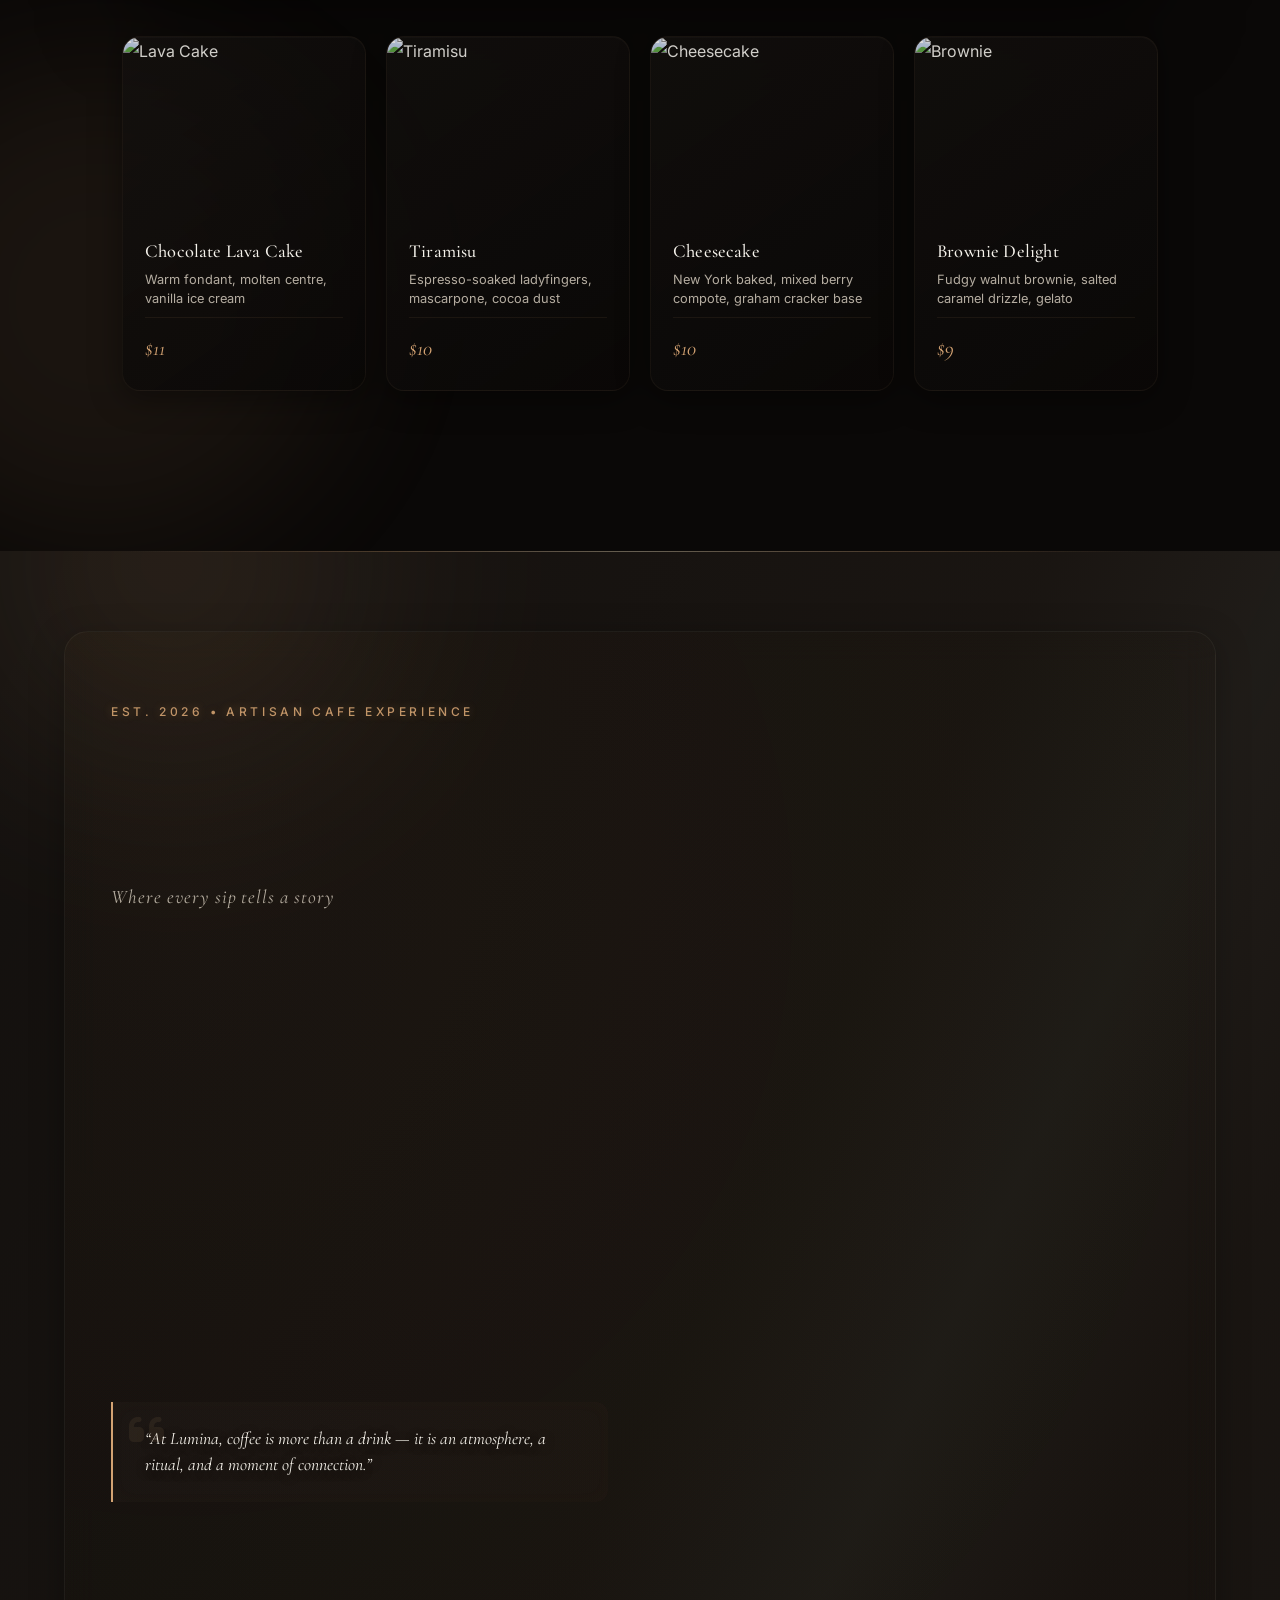
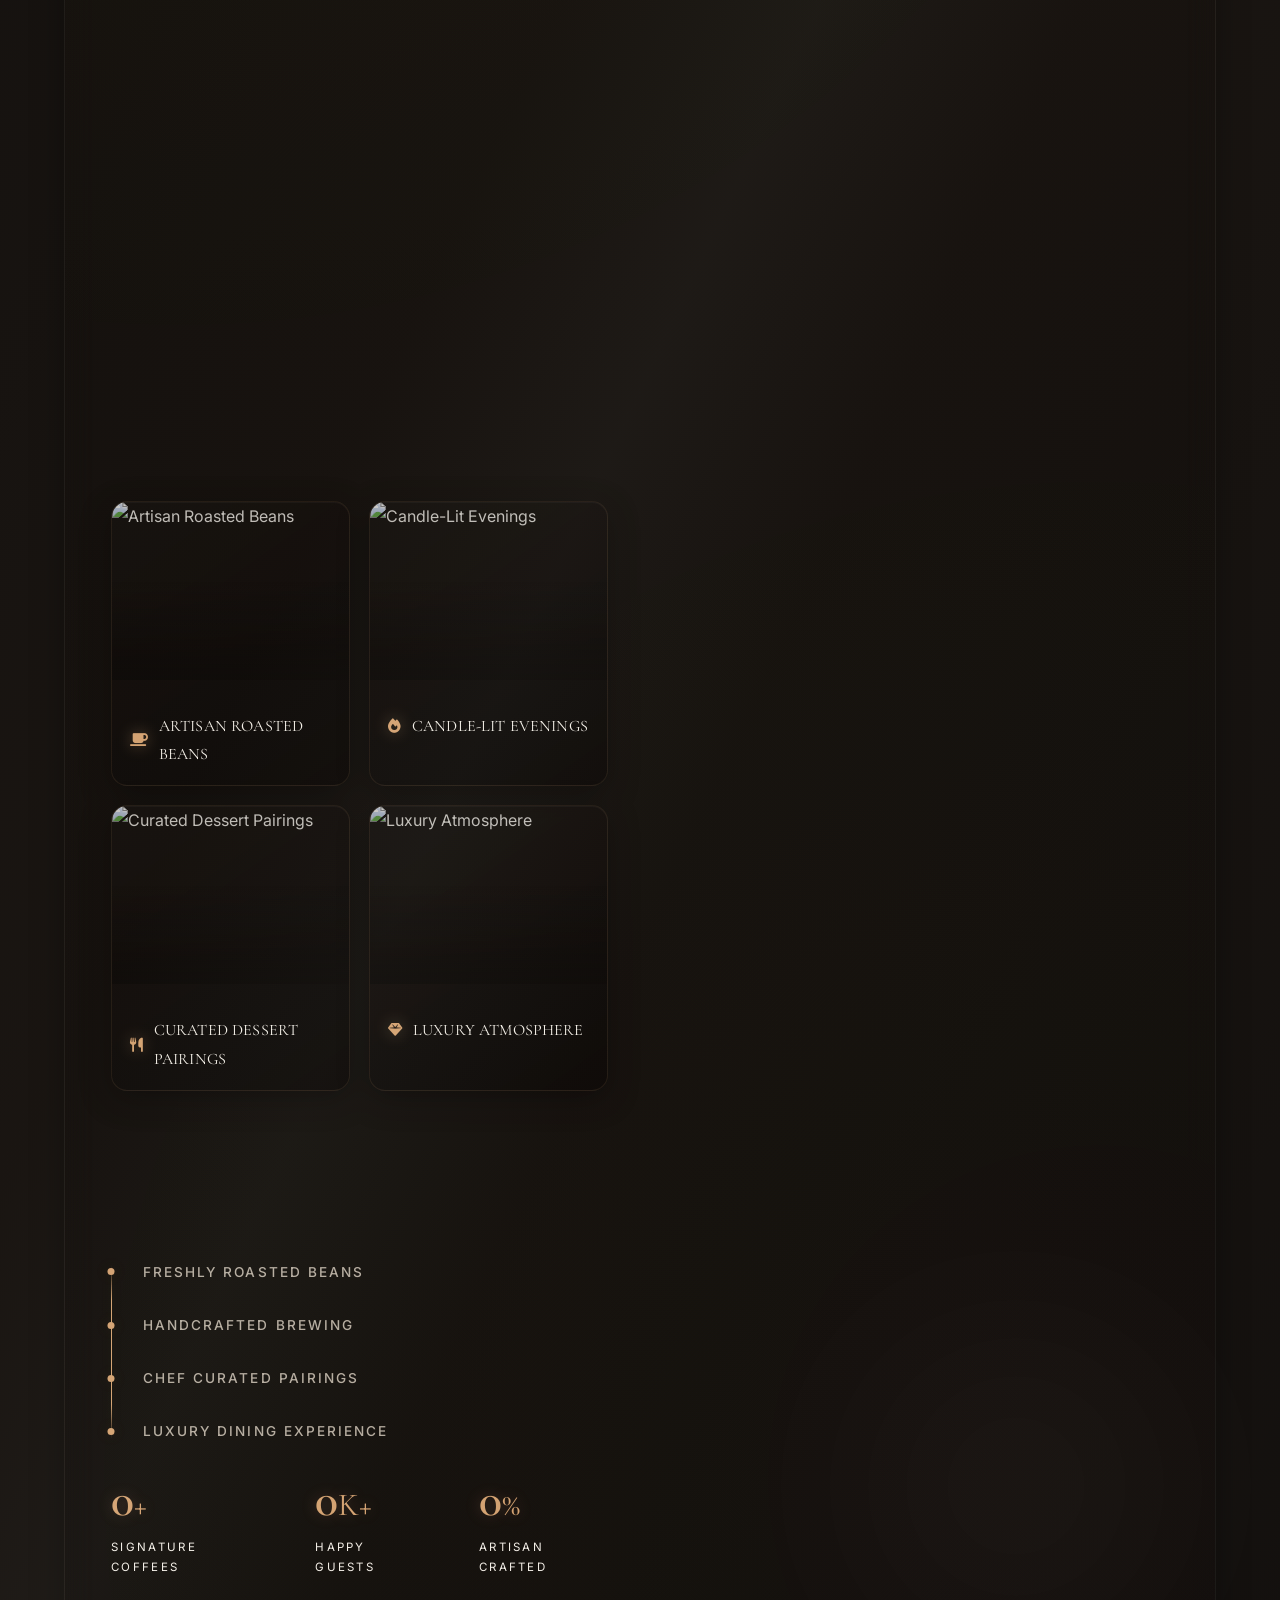
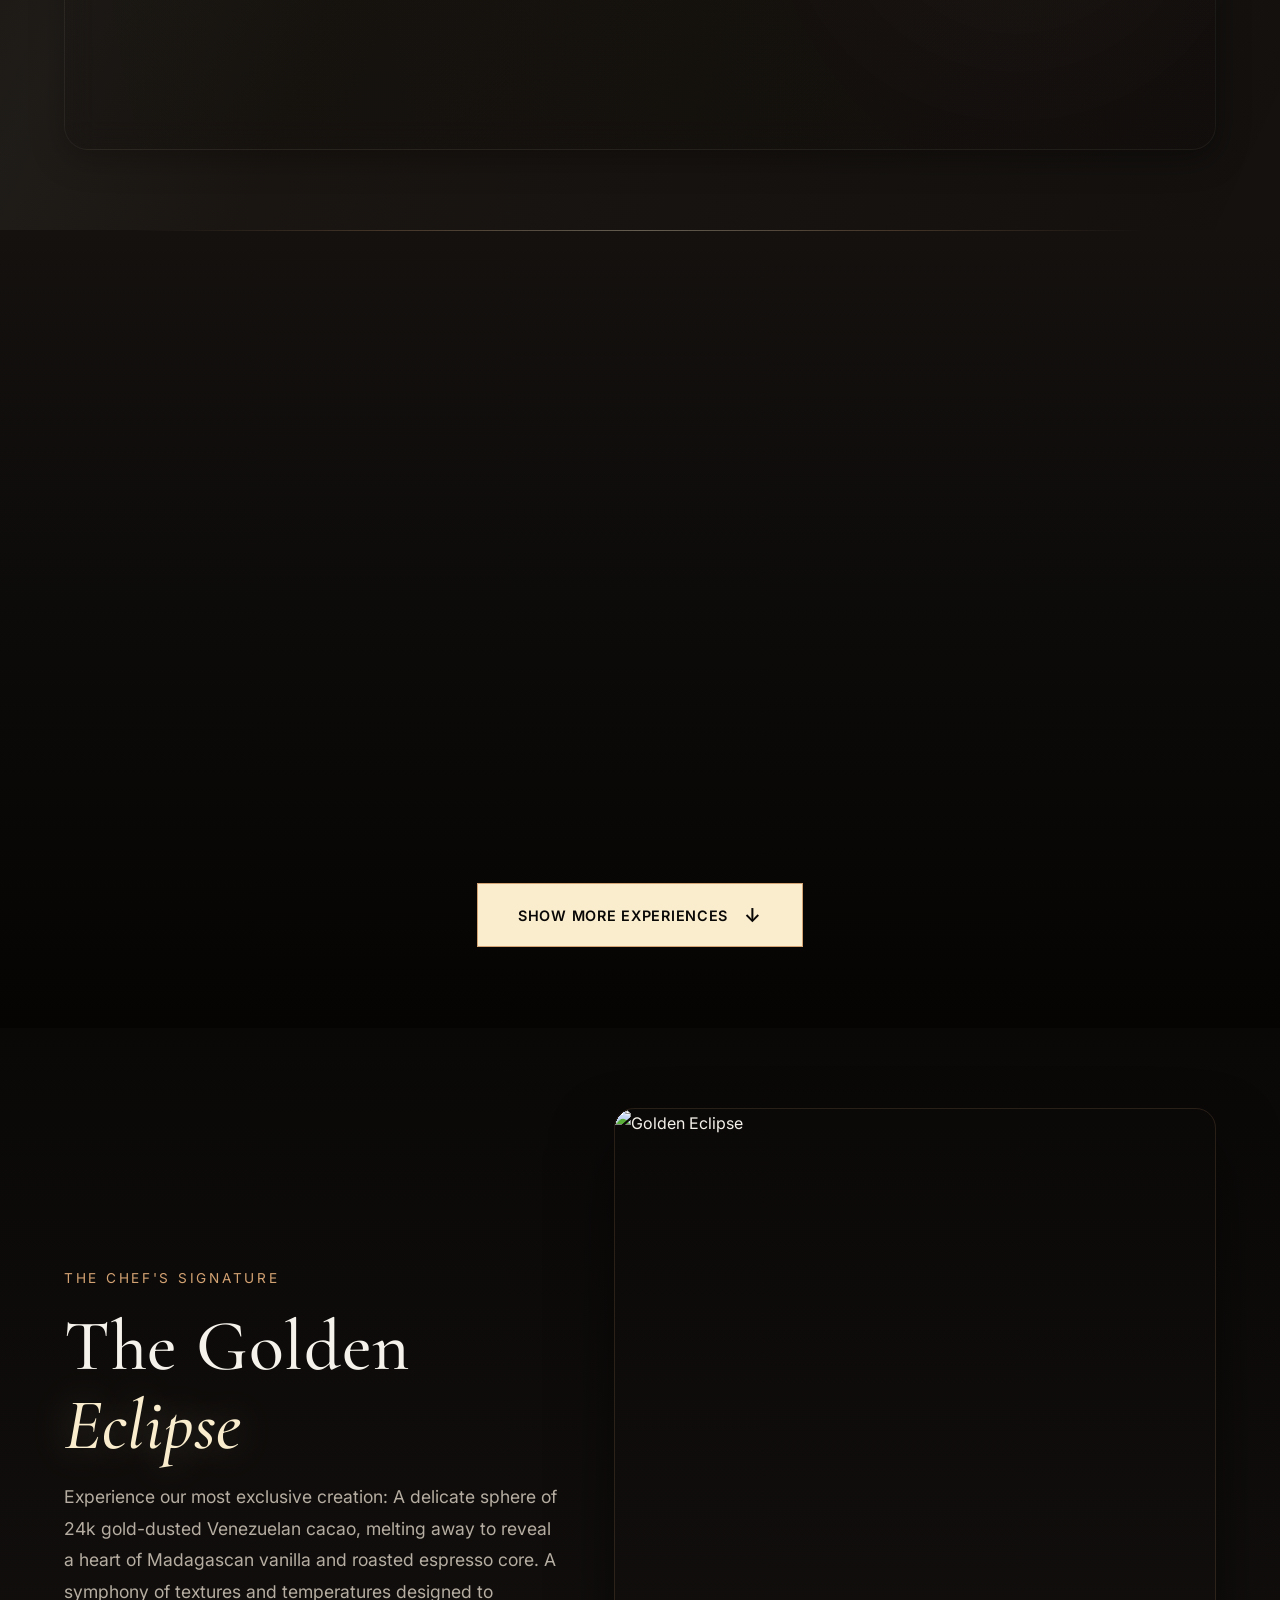
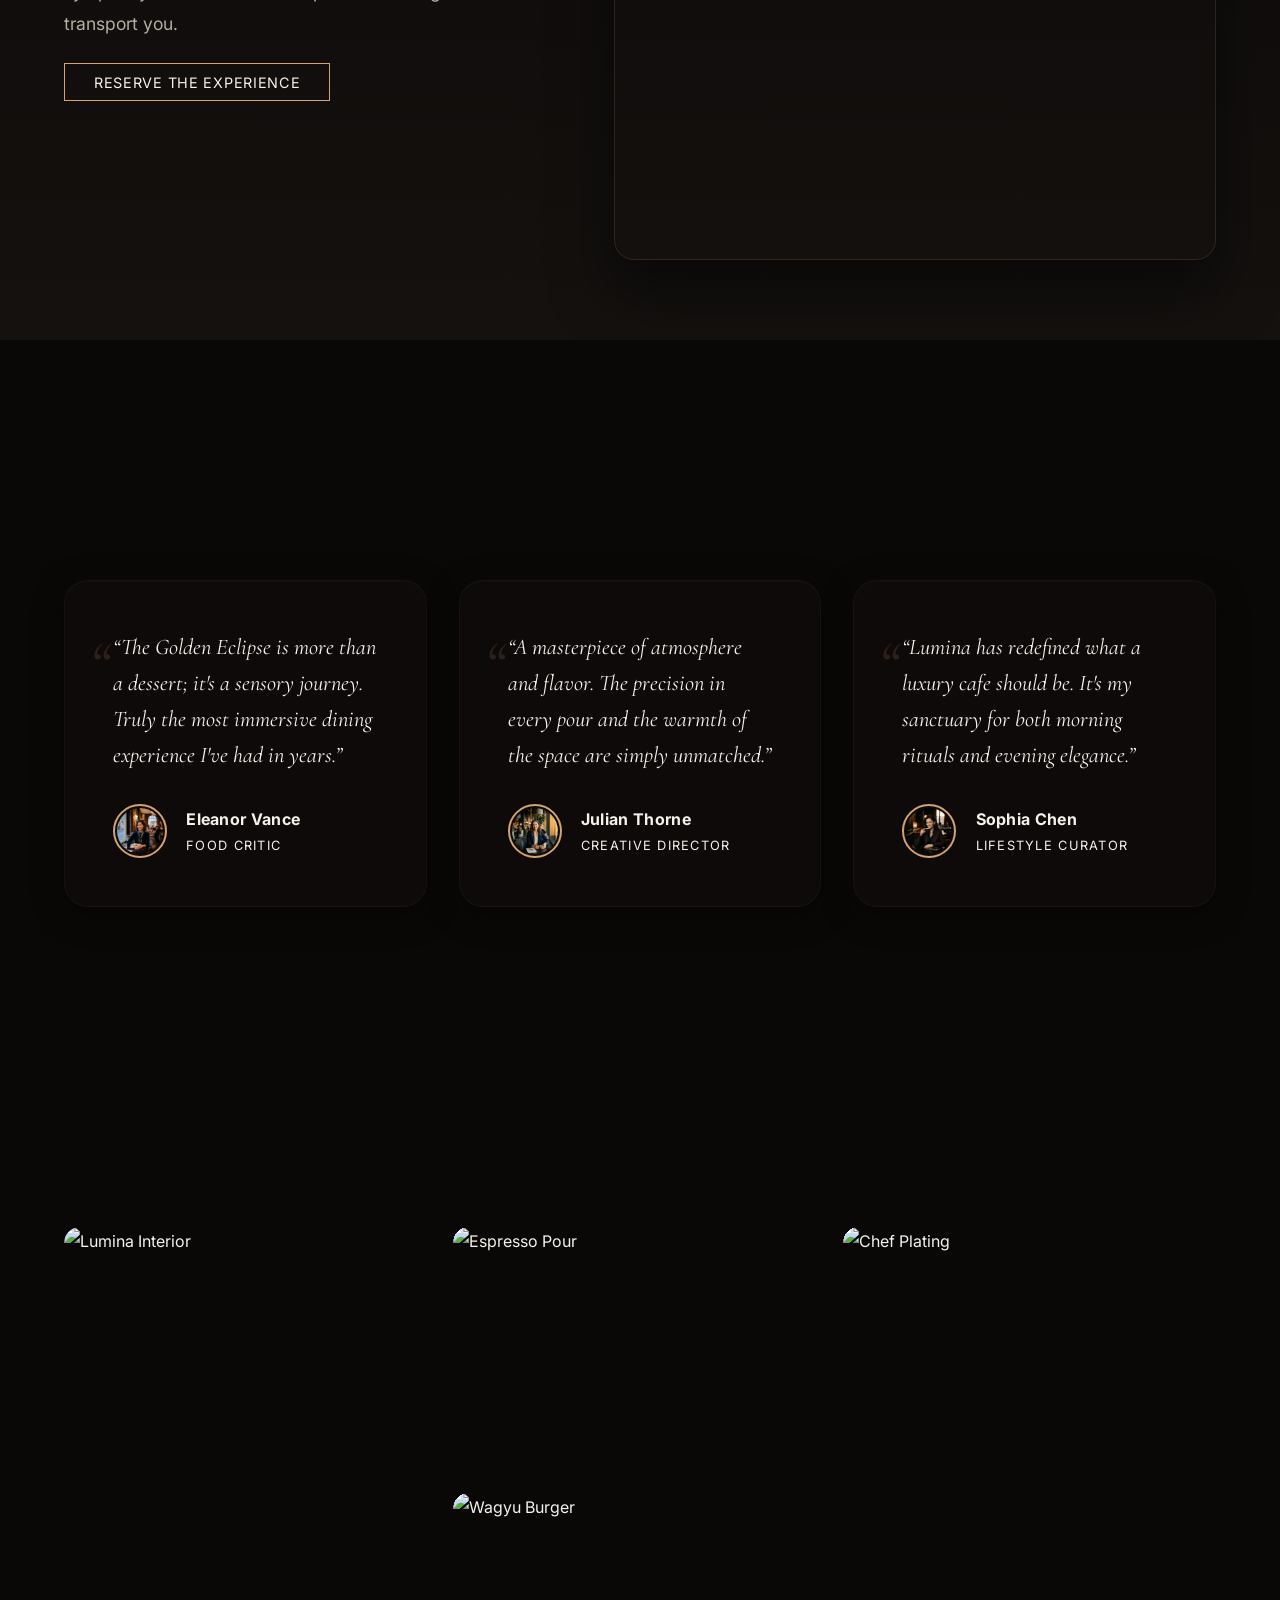
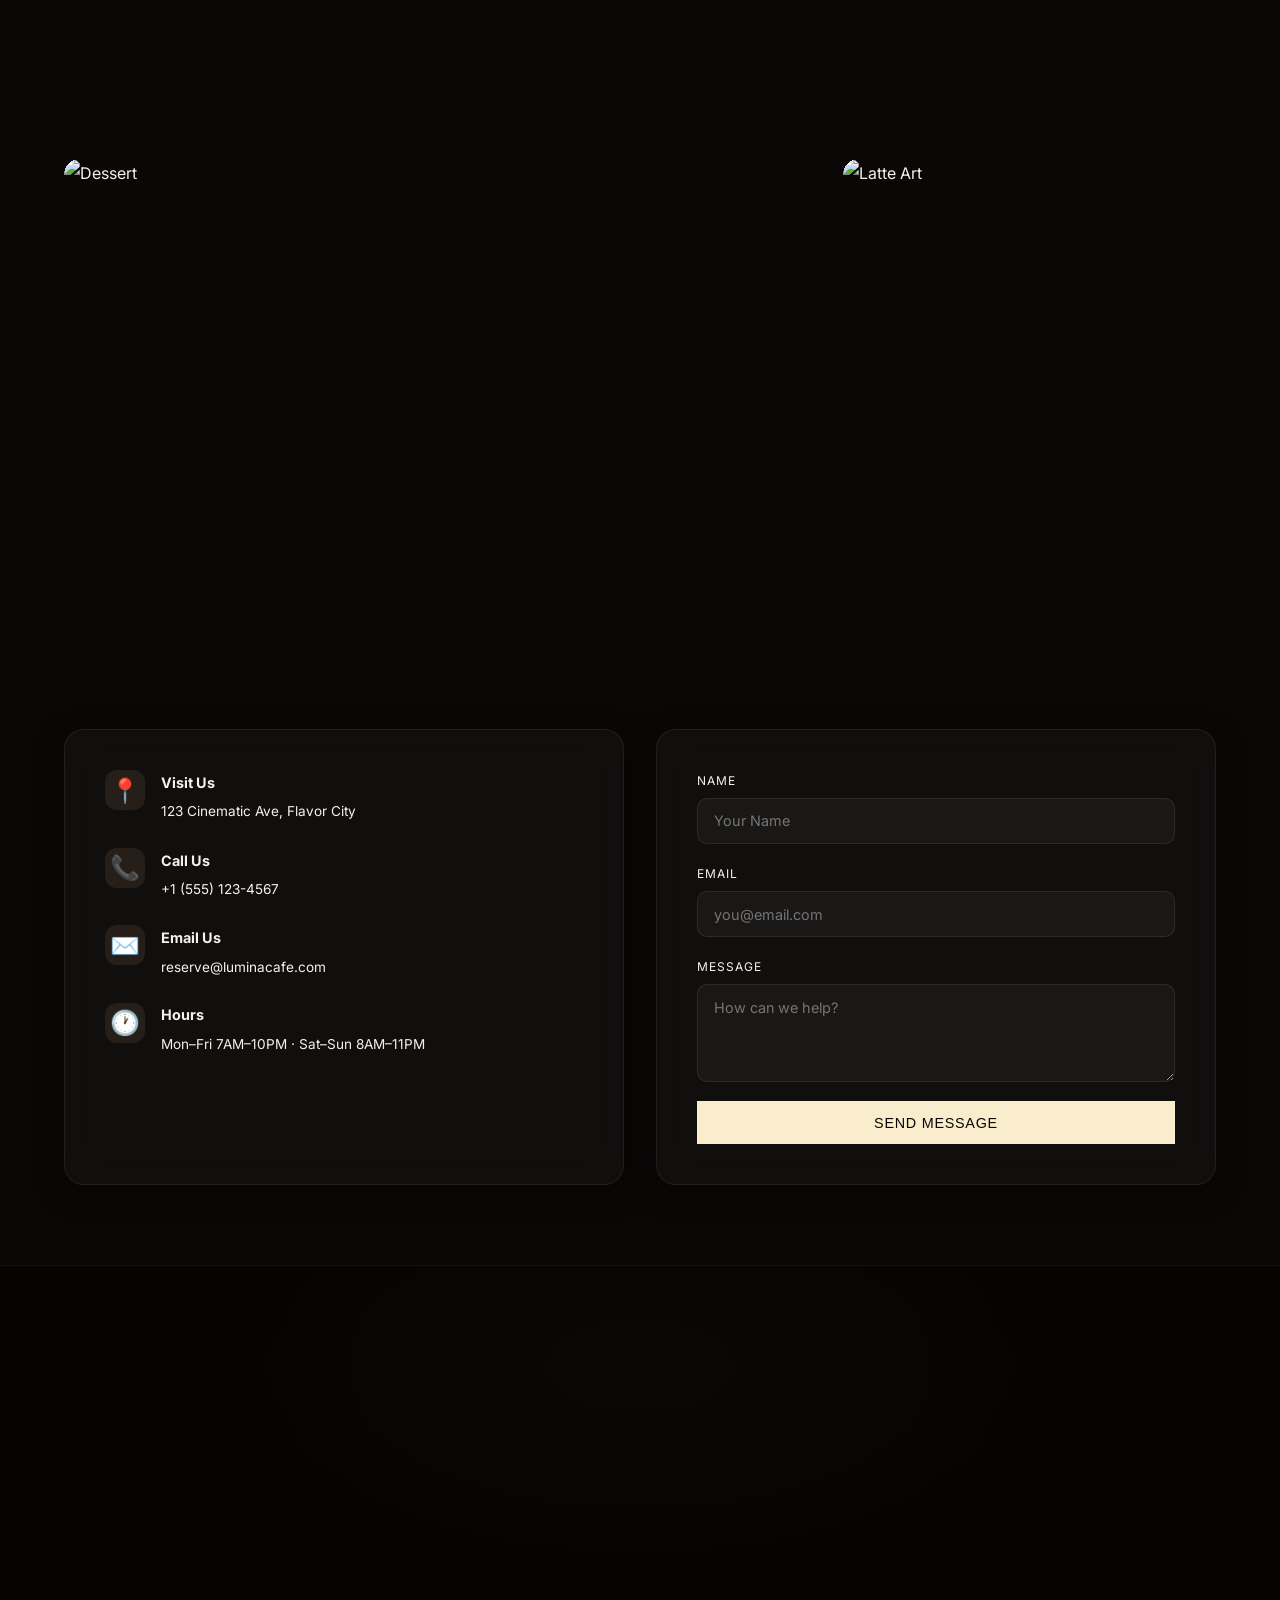
==== commit 3e08a12b: "Upgrade story experience items to premium image cards with Unsplash photography and hover effects" ====
--- a/index.html
+++ b/index.html
@@ -577,21 +577,45 @@
 
                     <div class="elegant-divider alt-divider"></div>
                     <div class="story-experience-grid">
-                        <div class="experience-item">
-                            <i class="fas fa-coffee"></i>
-                            <span>Artisan Roasted Beans</span>
-                        </div>
-                        <div class="experience-item">
-                            <i class="fas fa-fire"></i>
-                            <span>Candle-Lit Evenings</span>
-                        </div>
-                        <div class="experience-item">
-                            <i class="fas fa-utensils"></i>
-                            <span>Curated Dessert Pairings</span>
-                        </div>
-                        <div class="experience-item">
-                            <i class="fas fa-gem"></i>
-                            <span>Luxury Atmosphere</span>
+                        <div class="experience-item exp-img-card">
+                            <div class="exp-img-wrap">
+                                <img src="https://images.unsplash.com/photo-1511920170033-f8396924c348?w=500&auto=format&fit=crop&q=85" alt="Artisan Roasted Beans" loading="lazy">
+                                <div class="exp-img-glow"></div>
+                            </div>
+                            <div class="exp-item-foot">
+                                <i class="fas fa-coffee"></i>
+                                <span>Artisan Roasted Beans</span>
+                            </div>
+                        </div>
+                        <div class="experience-item exp-img-card">
+                            <div class="exp-img-wrap">
+                                <img src="https://images.unsplash.com/photo-1554118811-1e0d58224f24?w=500&auto=format&fit=crop&q=85" alt="Candle-Lit Evenings" loading="lazy">
+                                <div class="exp-img-glow"></div>
+                            </div>
+                            <div class="exp-item-foot">
+                                <i class="fas fa-fire"></i>
+                                <span>Candle-Lit Evenings</span>
+                            </div>
+                        </div>
+                        <div class="experience-item exp-img-card">
+                            <div class="exp-img-wrap">
+                                <img src="https://images.unsplash.com/photo-1578985545062-69928b1d9587?w=500&auto=format&fit=crop&q=85" alt="Curated Dessert Pairings" loading="lazy">
+                                <div class="exp-img-glow"></div>
+                            </div>
+                            <div class="exp-item-foot">
+                                <i class="fas fa-utensils"></i>
+                                <span>Curated Dessert Pairings</span>
+                            </div>
+                        </div>
+                        <div class="experience-item exp-img-card">
+                            <div class="exp-img-wrap">
+                                <img src="https://images.unsplash.com/photo-1600565193348-f74bd3c7ccdf?w=500&auto=format&fit=crop&q=85" alt="Luxury Atmosphere" loading="lazy">
+                                <div class="exp-img-glow"></div>
+                            </div>
+                            <div class="exp-item-foot">
+                                <i class="fas fa-gem"></i>
+                                <span>Luxury Atmosphere</span>
+                            </div>
                         </div>
                     </div>
                     <div class="story-quote">
--- a/styles.css
+++ b/styles.css
@@ -3835,3 +3835,80 @@
     .story-mosaic-item--tall { min-height: 200px; }
     .story-mosaic-col .story-mosaic-item { min-height: 140px; }
 }
+
+/* ── Story Experience Image Cards ── */
+.experience-item.exp-img-card {
+    flex-direction: column;
+    align-items: stretch;
+    padding: 0;
+    background: linear-gradient(145deg, rgba(20,17,15,0.75), rgba(10,8,7,0.92));
+    border: 1px solid rgba(212,163,115,0.1);
+    border-radius: 16px;
+    overflow: hidden;
+    box-shadow: 0 8px 30px rgba(0,0,0,0.4), inset 0 1px 0 rgba(255,255,255,0.03);
+    transition: transform 0.5s cubic-bezier(0.16,1,0.3,1), box-shadow 0.5s cubic-bezier(0.16,1,0.3,1), border-color 0.5s;
+    cursor: default;
+}
+
+.experience-item.exp-img-card:hover {
+    transform: translateY(-10px) scale(1.02);
+    box-shadow: 0 24px 56px rgba(0,0,0,0.55), 0 0 28px rgba(212,163,115,0.12);
+    border-color: rgba(212,163,115,0.28);
+}
+
+.exp-img-wrap {
+    position: relative;
+    overflow: hidden;
+    aspect-ratio: 4/3;
+}
+
+.exp-img-wrap img {
+    width: 100%;
+    height: 100%;
+    object-fit: cover;
+    display: block;
+    filter: brightness(0.78) saturate(0.82);
+    transition: transform 0.7s cubic-bezier(0.16,1,0.3,1), filter 0.7s;
+}
+
+.experience-item.exp-img-card:hover .exp-img-wrap img {
+    transform: scale(1.1);
+    filter: brightness(0.9) saturate(1.05);
+}
+
+.exp-img-glow {
+    position: absolute;
+    inset: 0;
+    background: linear-gradient(to top, rgba(10,8,7,0.8) 0%, transparent 55%);
+    pointer-events: none;
+}
+
+.exp-item-foot {
+    display: flex;
+    align-items: center;
+    gap: 0.7rem;
+    padding: 1rem 1.1rem;
+}
+
+.exp-item-foot i {
+    color: var(--accent-amber);
+    font-size: 0.9rem;
+    flex-shrink: 0;
+    transition: text-shadow 0.3s;
+}
+
+.experience-item.exp-img-card:hover .exp-item-foot i {
+    text-shadow: 0 0 12px rgba(212,163,115,0.55);
+}
+
+.exp-item-foot span {
+    font-family: var(--font-display);
+    font-size: 1rem;
+    color: var(--text-primary);
+    font-weight: 400;
+    letter-spacing: 0.01em;
+}
+
+@media (max-width: 600px) {
+    .experience-item.exp-img-card { min-width: unset; }
+}
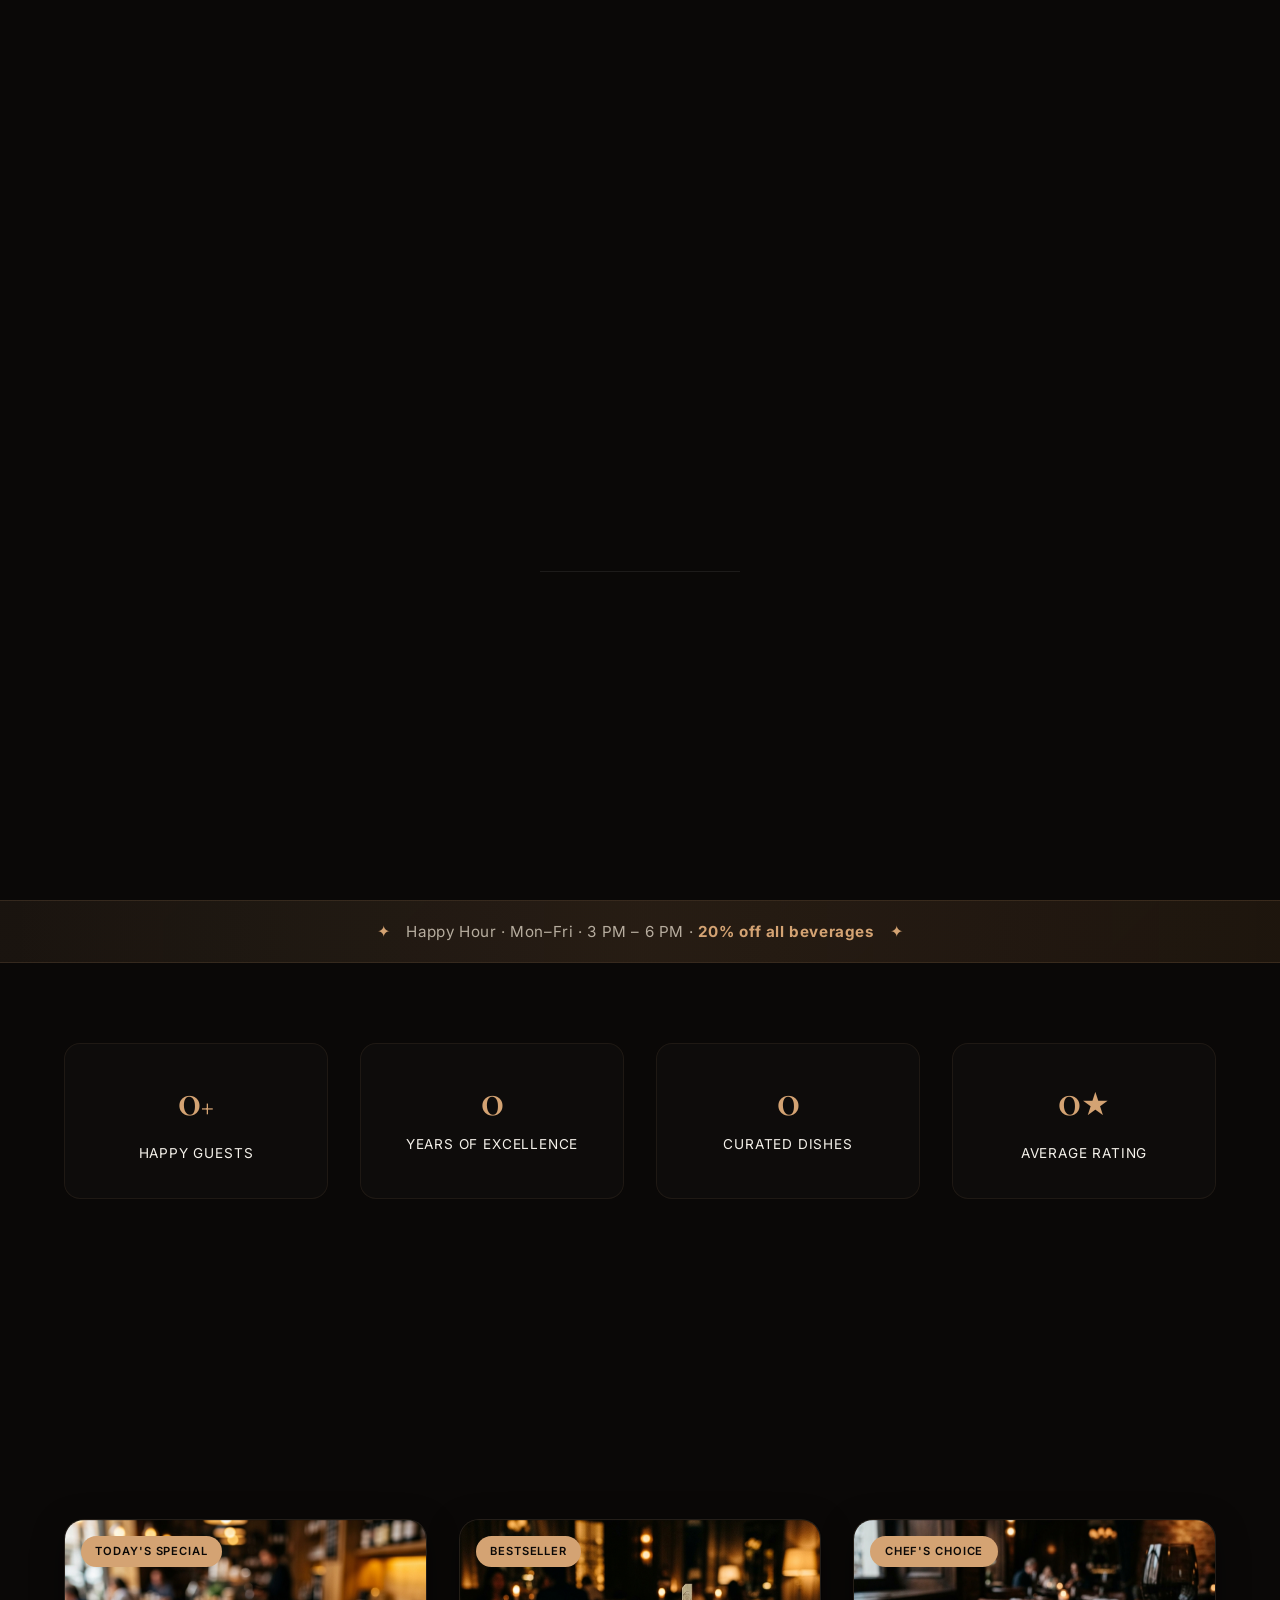
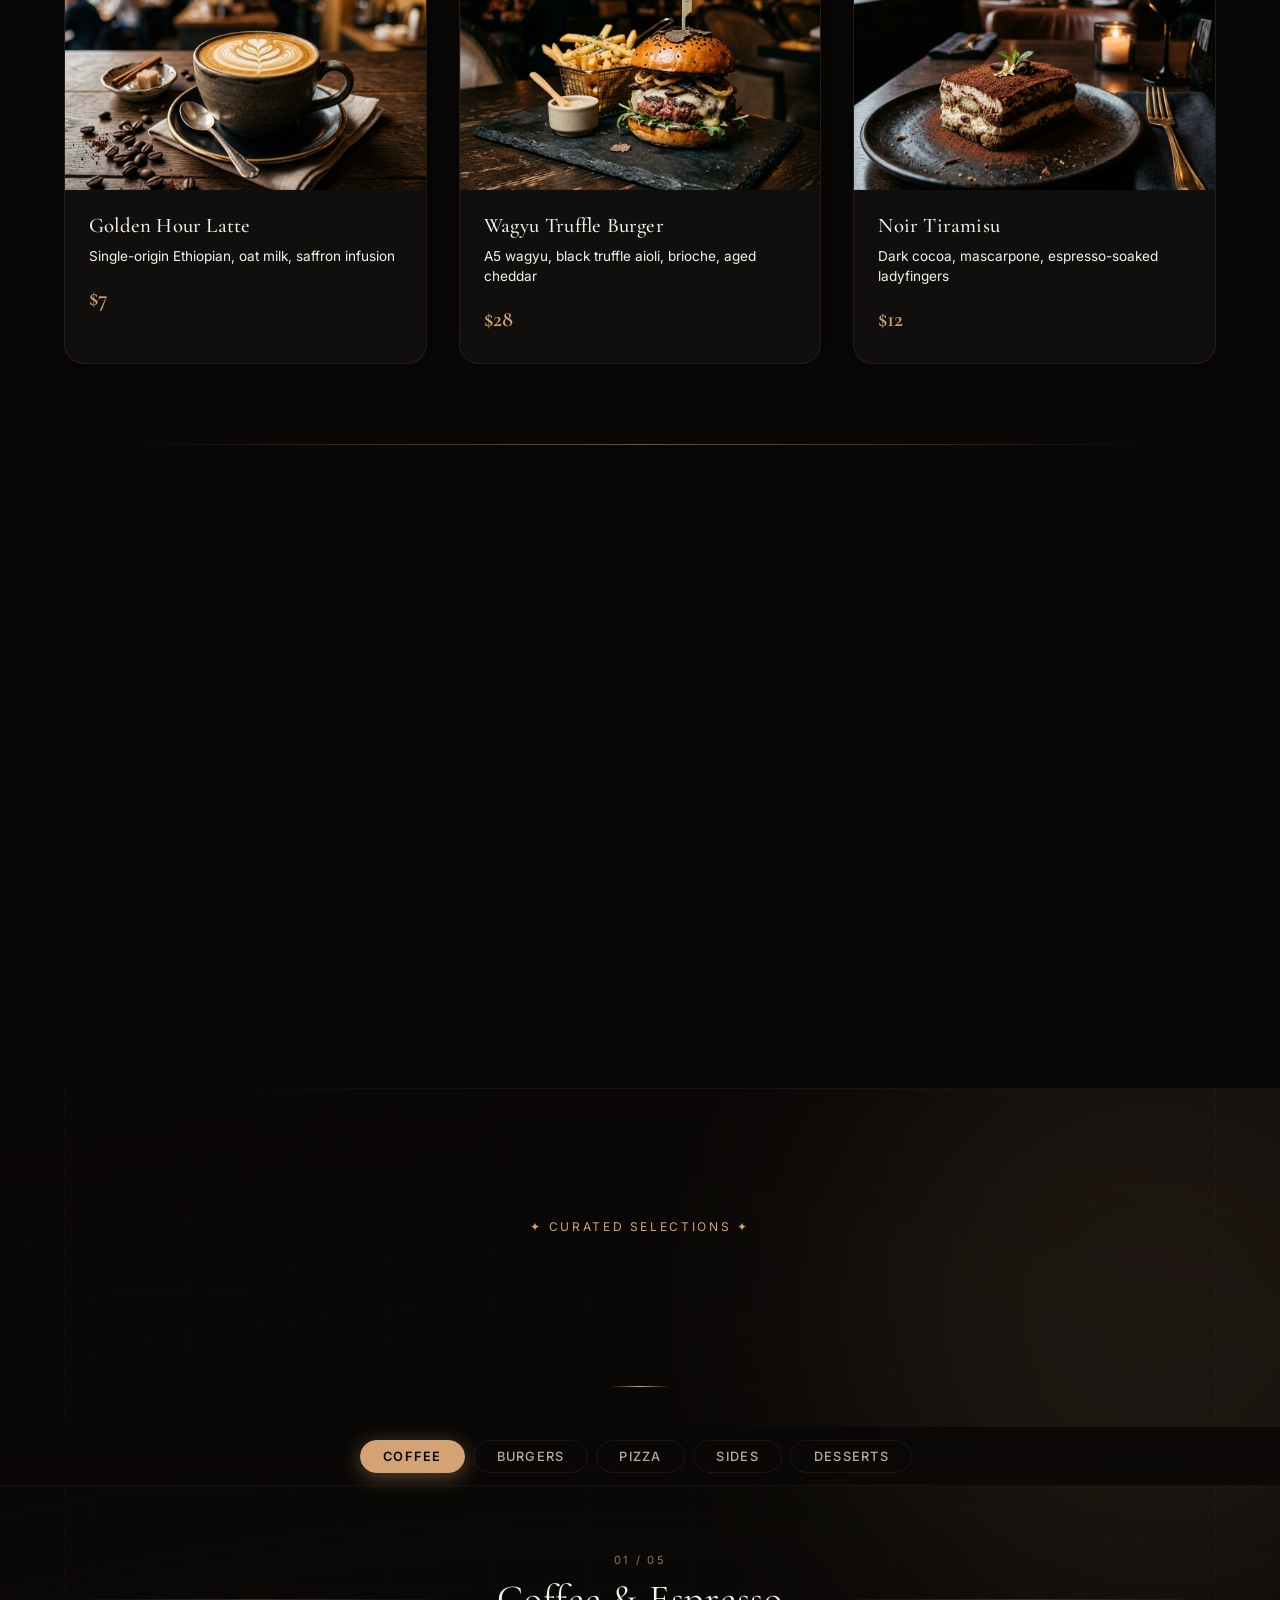
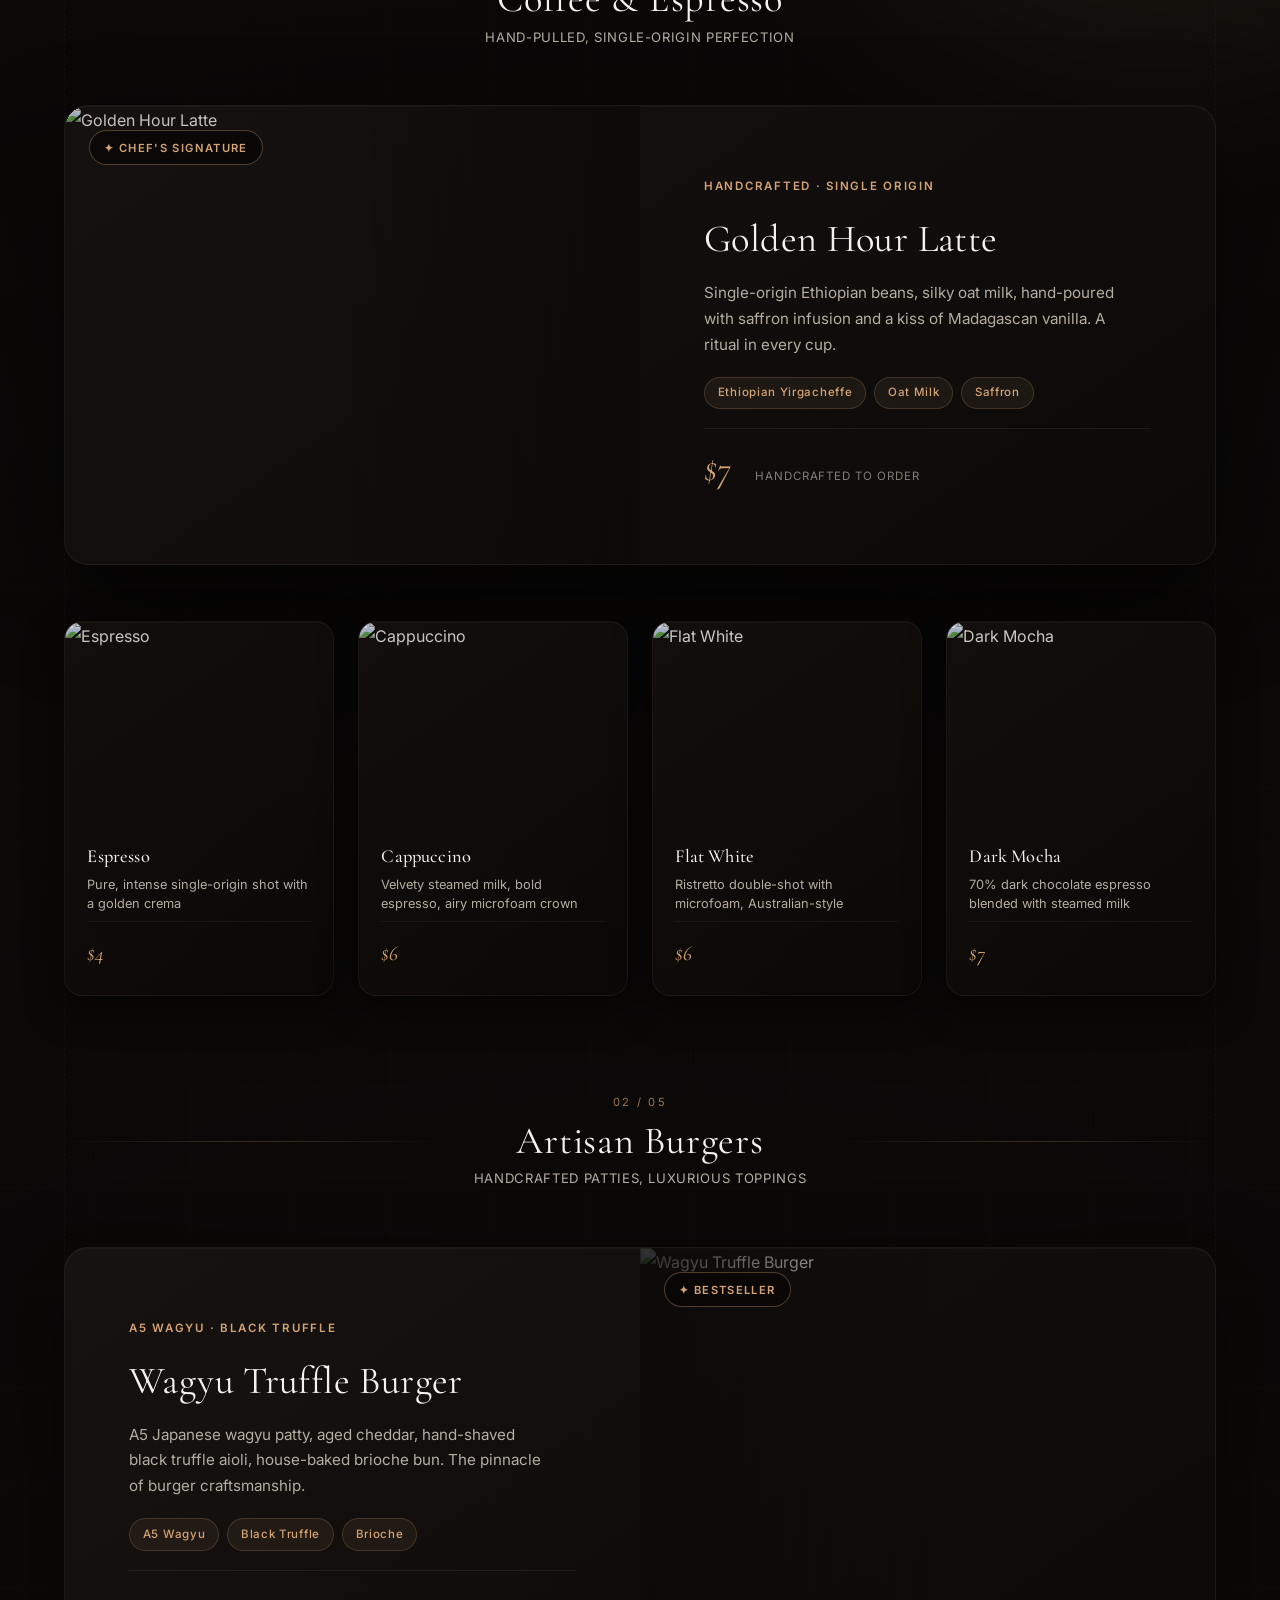
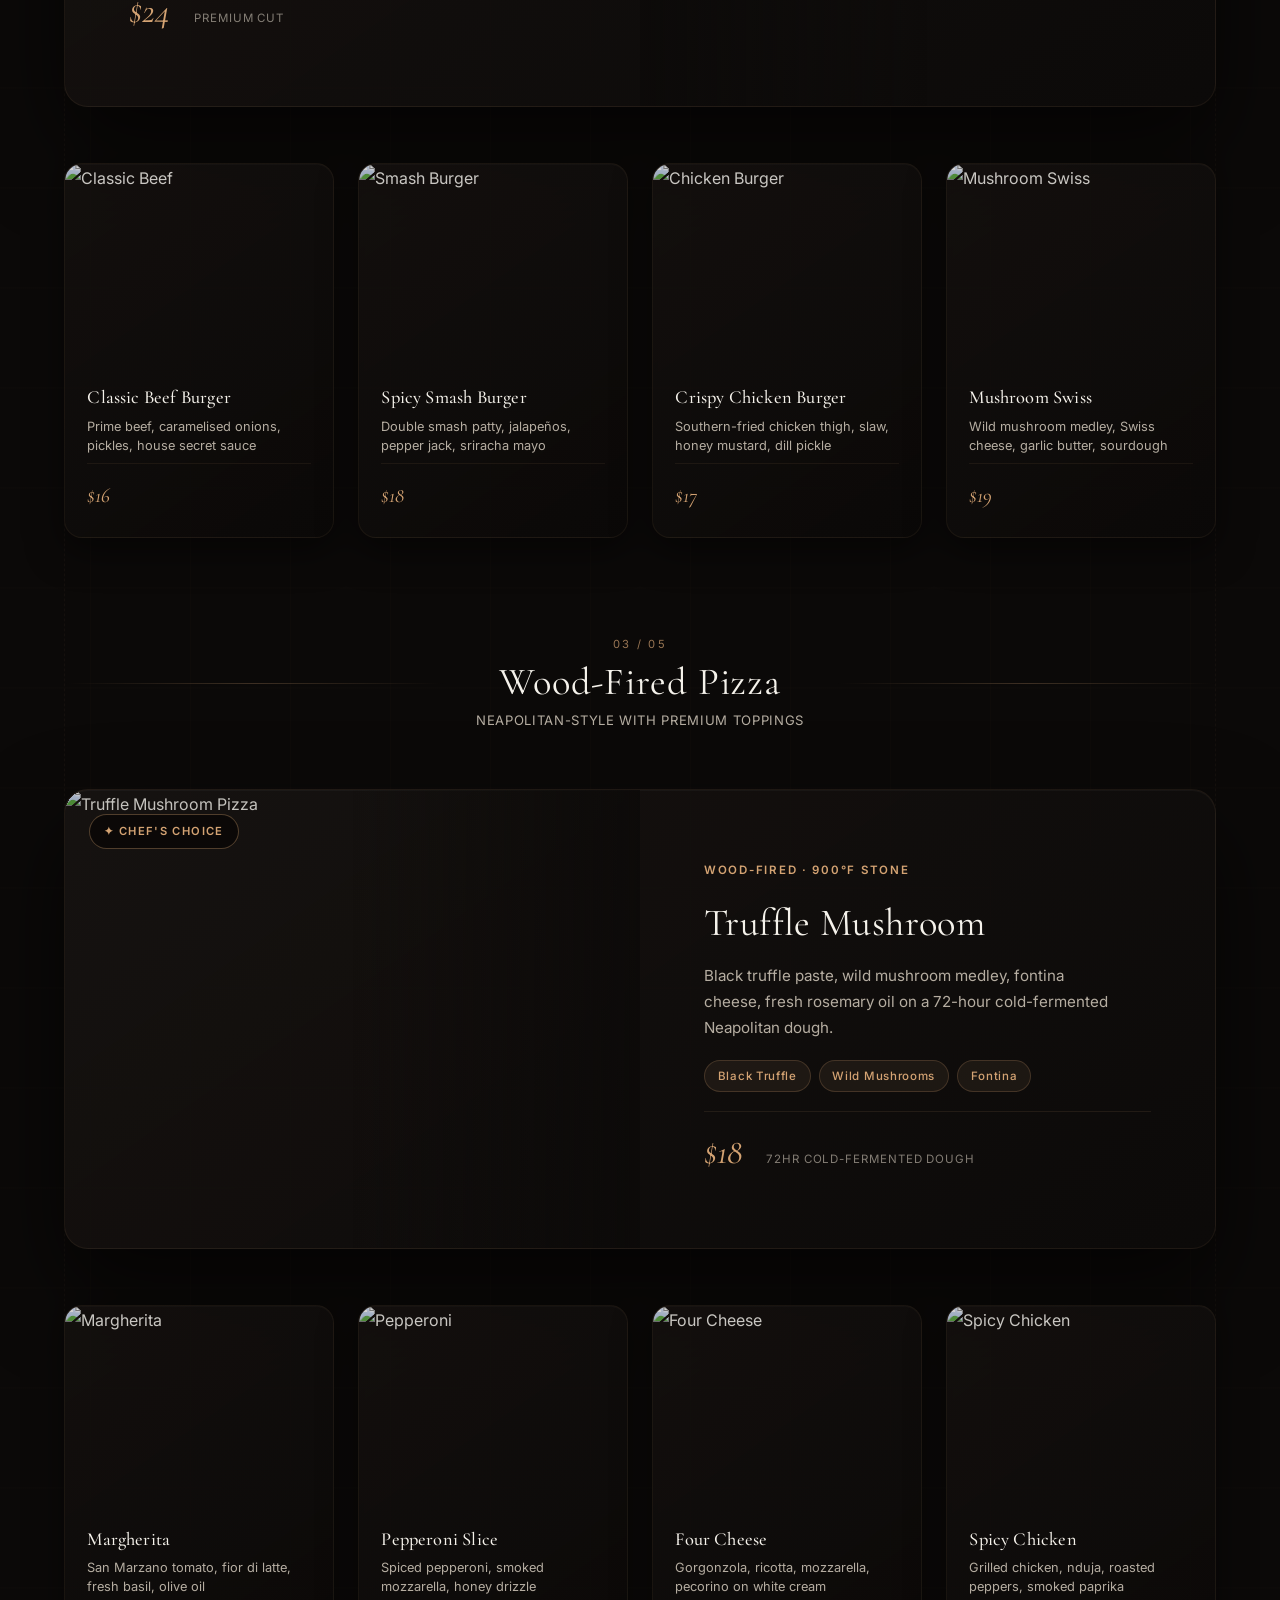
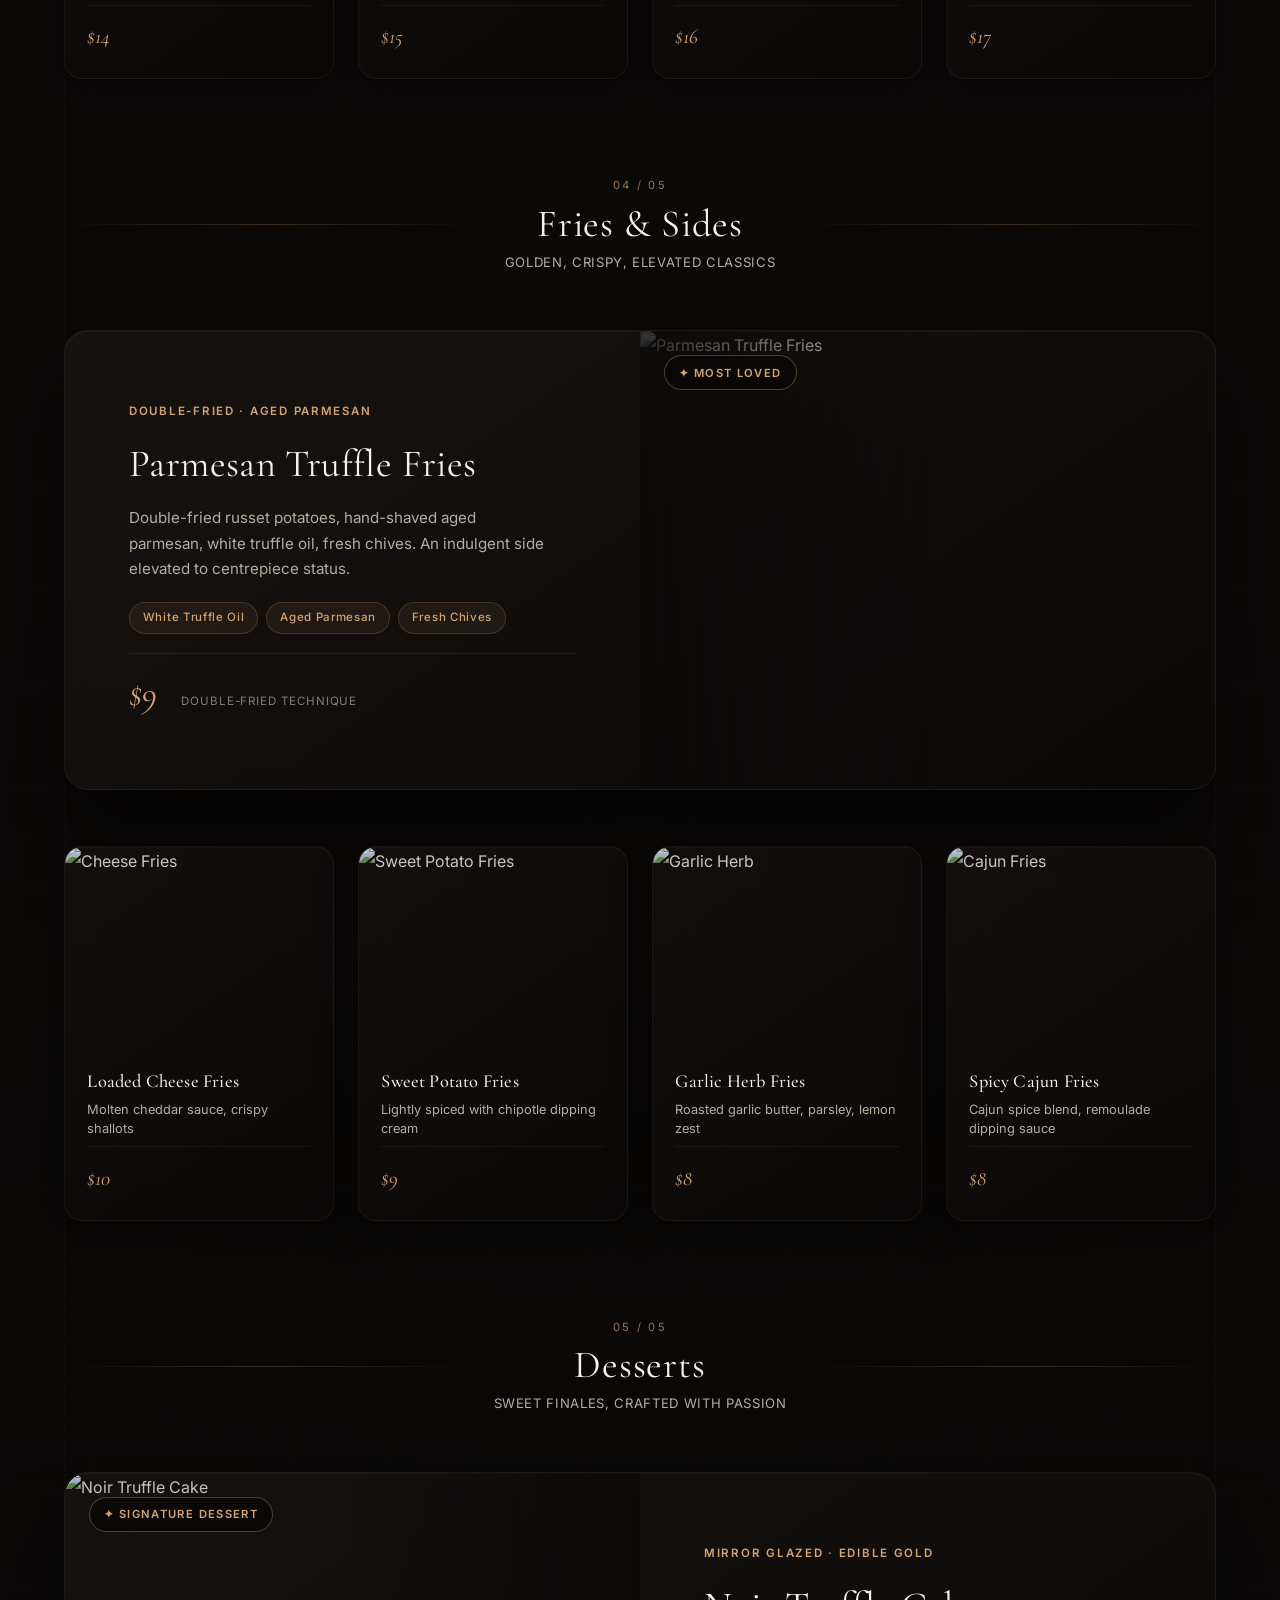
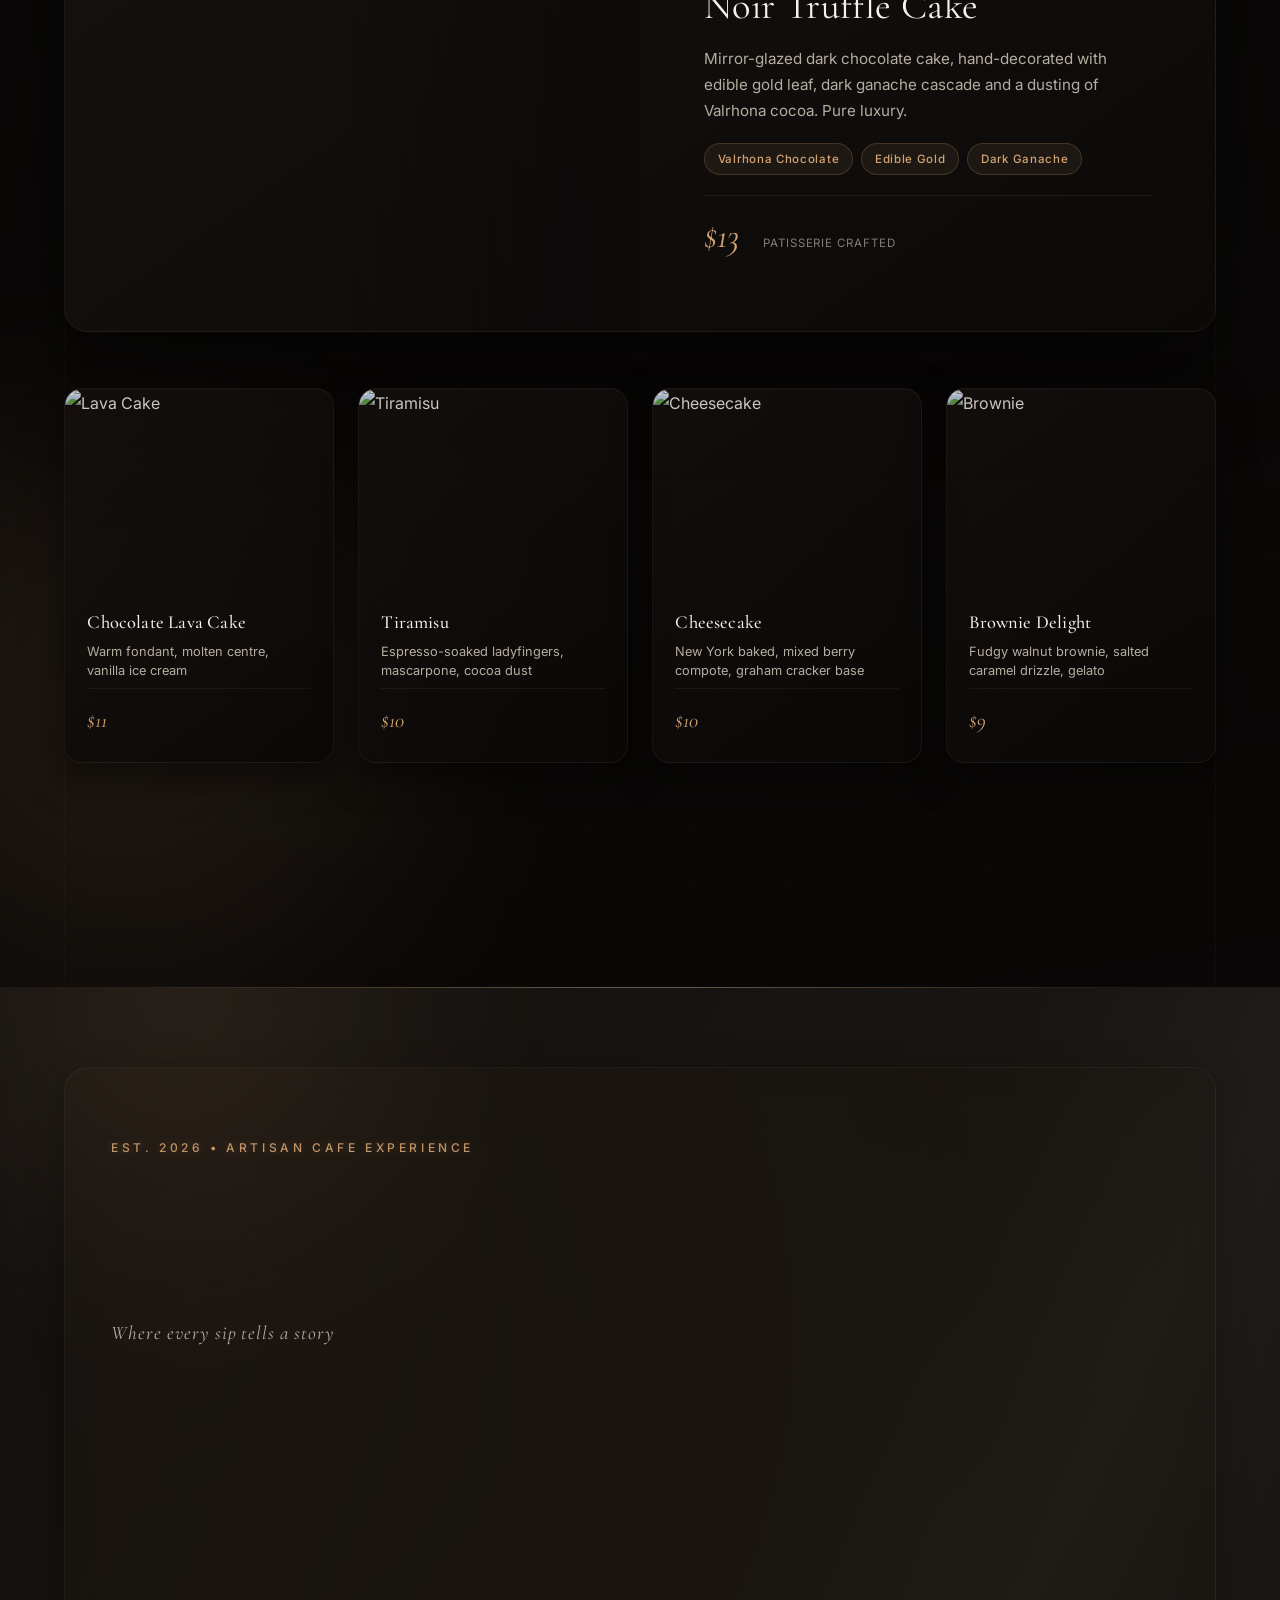
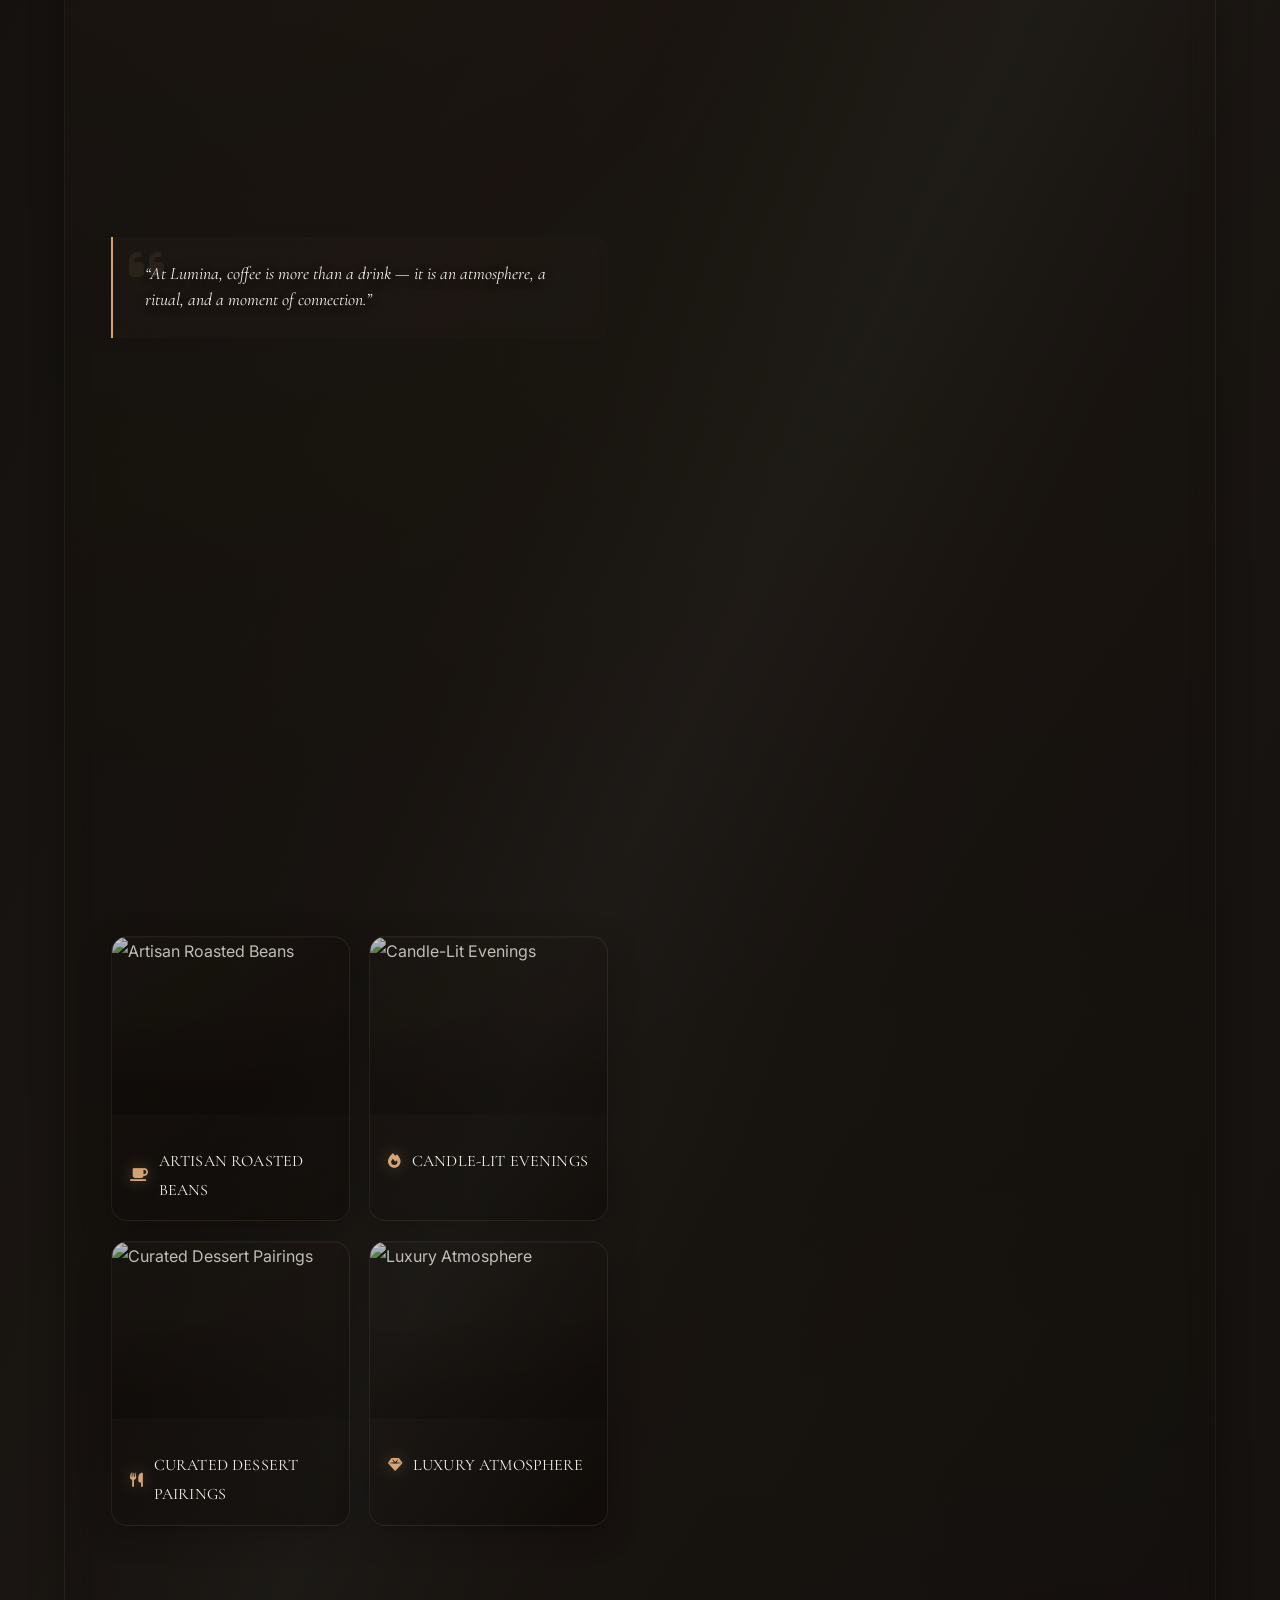
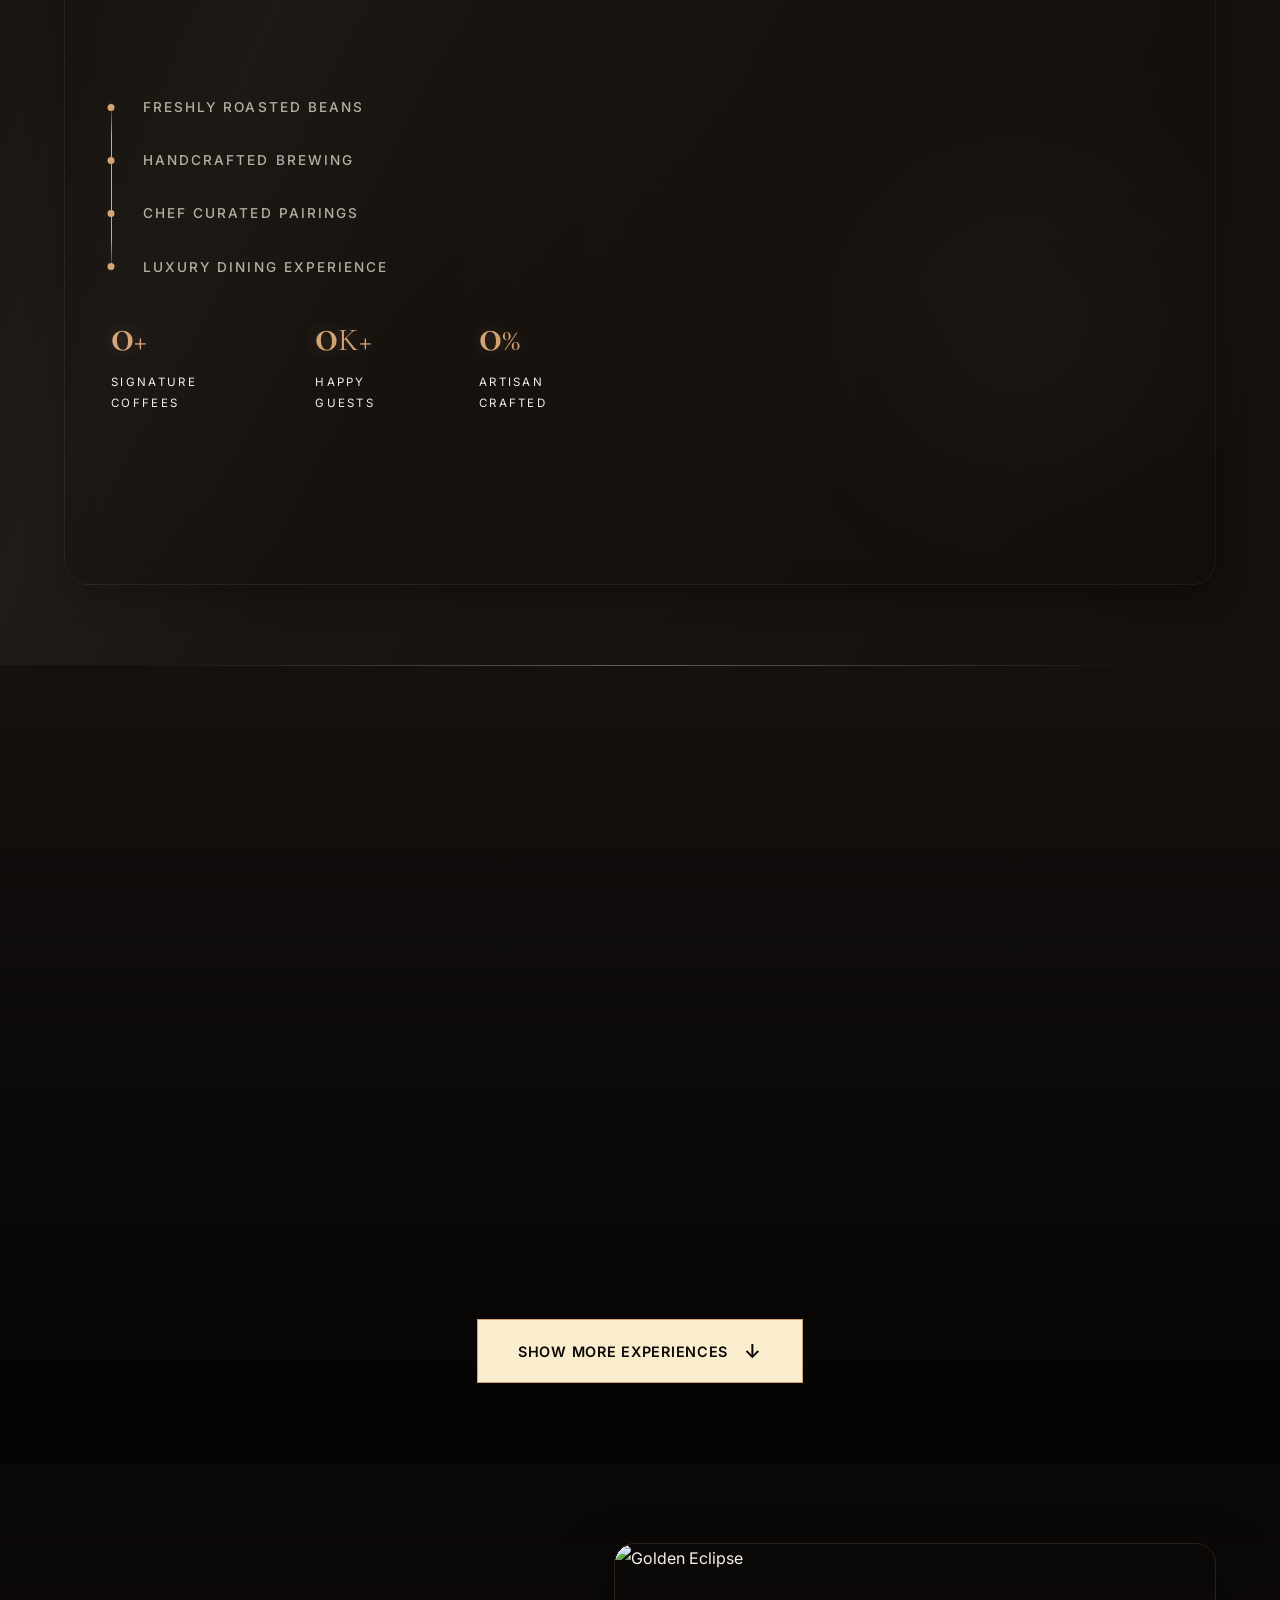
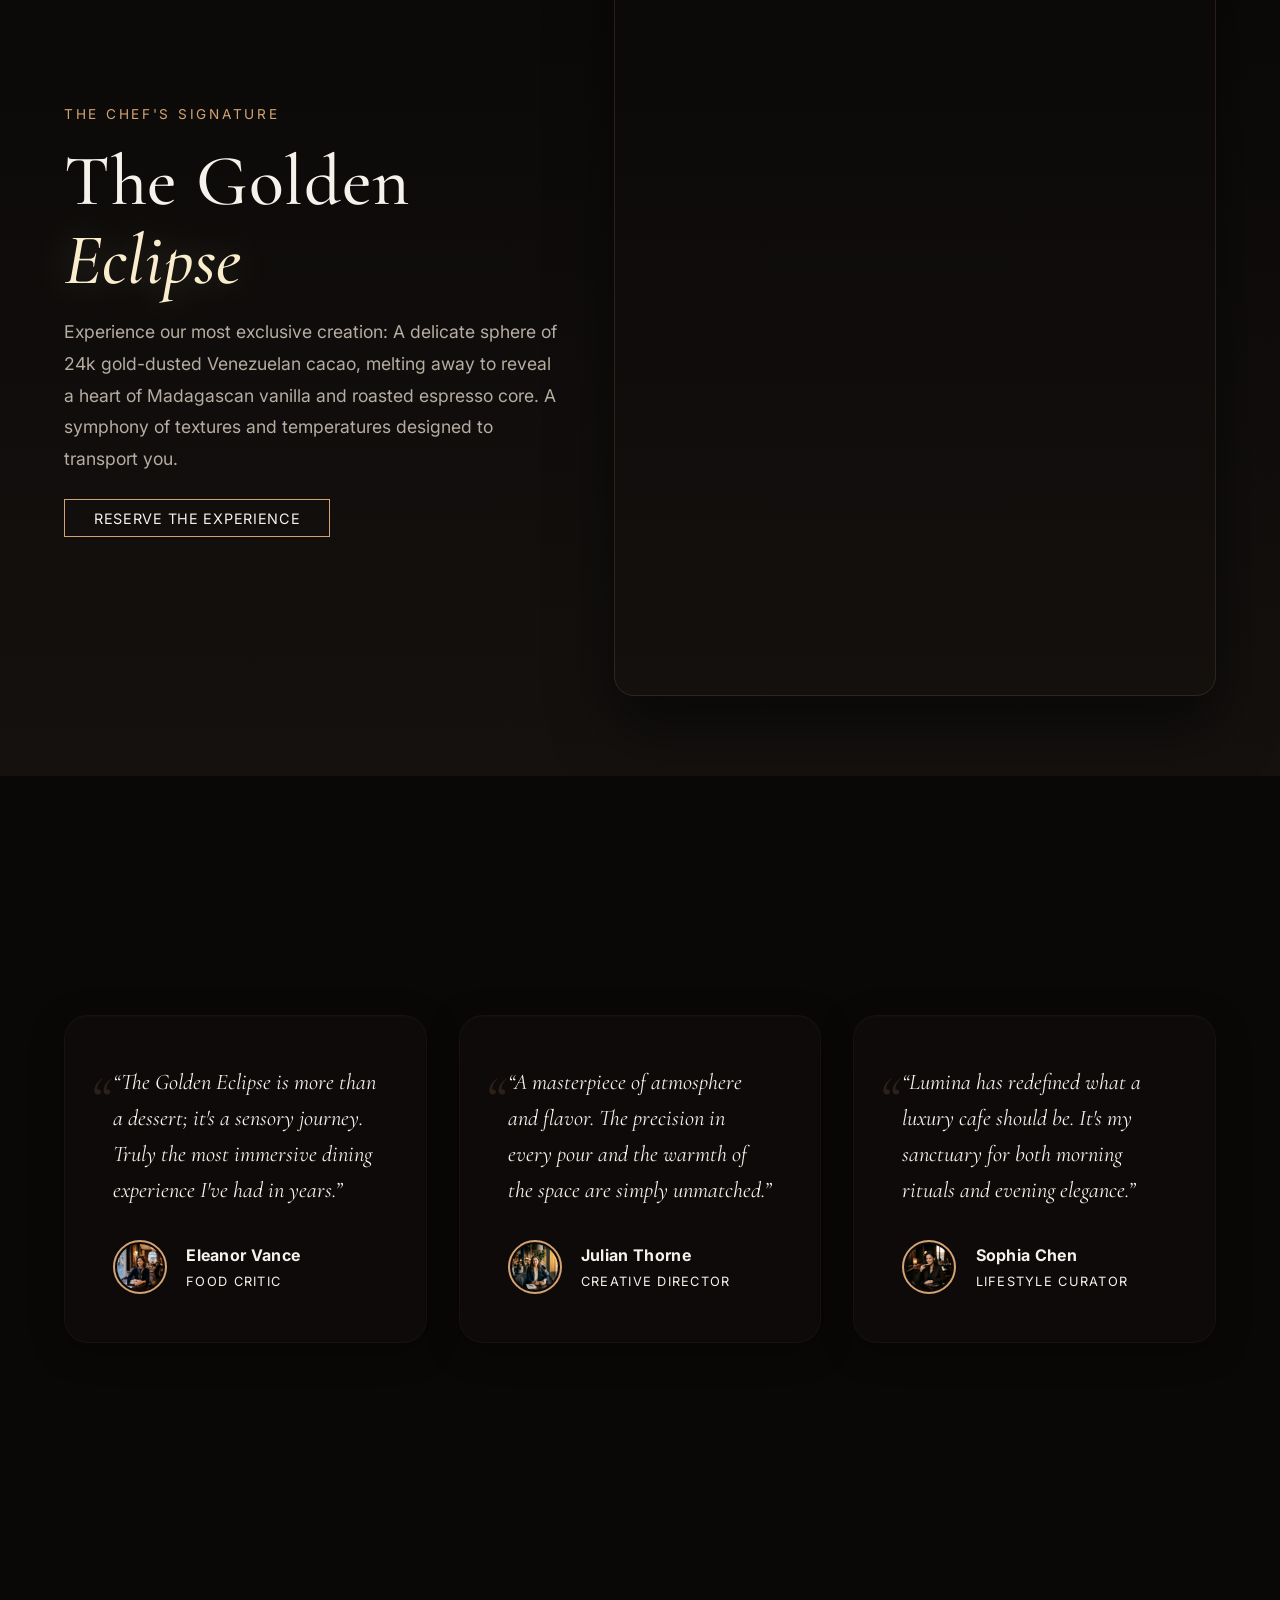
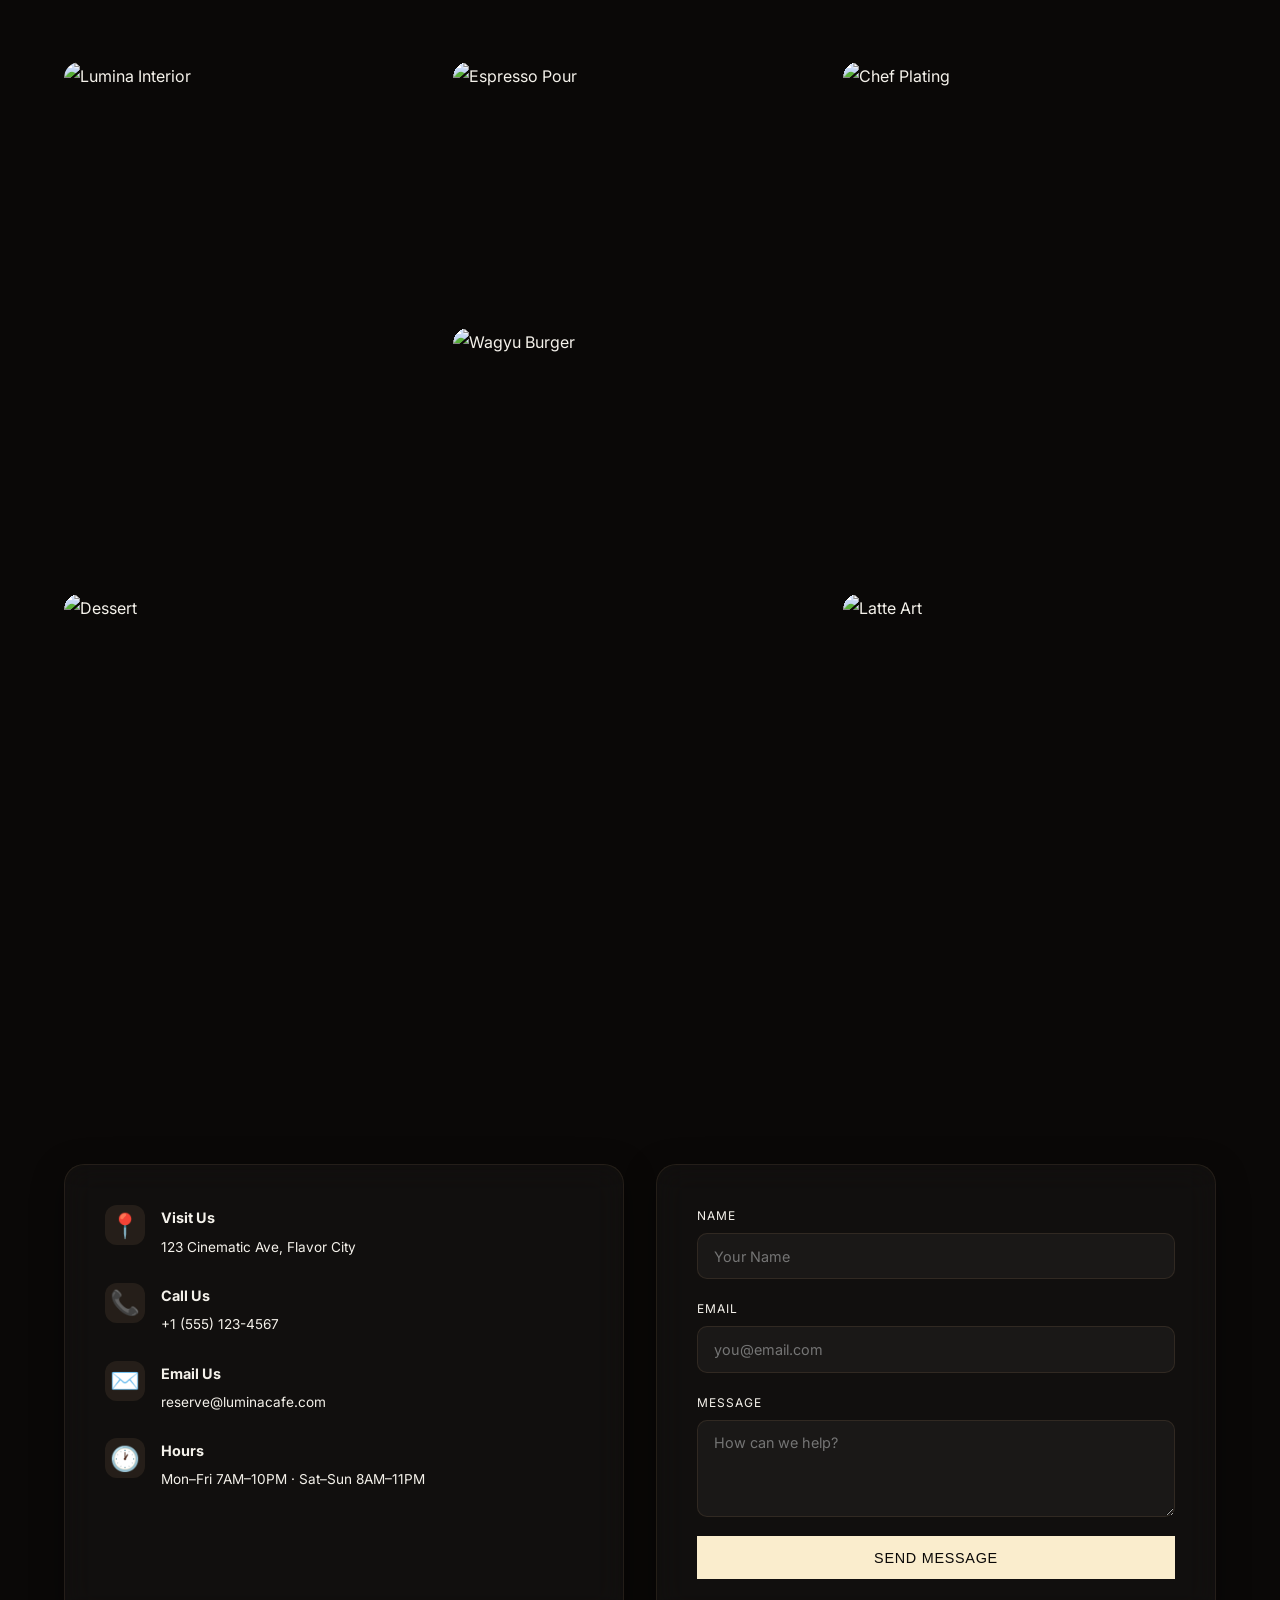
==== commit 1423121d: "Enhance menu section styling with luxury grid pattern, vignettes, and guideline margins" ====
--- a/index.html
+++ b/index.html
@@ -18,7 +18,7 @@
     <link href="https://fonts.googleapis.com/css2?family=Cormorant+Garamond:ital,wght@0,400;0,500;0,600;0,700;1,400&family=Inter:wght@300;400;500;600&display=swap" rel="stylesheet">
     <!-- FontAwesome icons -->
     <link rel="stylesheet" href="https://cdnjs.cloudflare.com/ajax/libs/font-awesome/6.4.0/css/all.min.css">
-    <link rel="stylesheet" href="styles.css?v=4">
+    <link rel="stylesheet" href="styles.css?v=6">
 </head>
 <body>
     <!-- Cinematic Preloader -->
@@ -324,6 +324,8 @@
                 <div class="menu-orb menu-orb--2"></div>
                 <div class="menu-grain"></div>
             </div>
+            <!-- Guide frame lines mapping editorial bounds -->
+            <div class="menu-showcase-frame" aria-hidden="true"></div>
             <div class="section-header menu-section-header">
                 <span class="menu-eyebrow">✦ Curated Selections ✦</span>
                 <h2 class="section-title">Artisan Offerings</h2>
@@ -519,7 +521,7 @@
                     </div>
                 </div>
                 <div class="menu-items-grid">
-                    <div class="menu-item-card"><div class="item-card-inner"><div class="item-img-wrap"><img src="https://images.unsplash.com/photo-1617305855058-65e98abe8deb?w=400&auto=format&fit=crop&q=80" alt="Lava Cake" loading="lazy"></div><div class="item-card-body"><h5 class="item-name">Chocolate Lava Cake</h5><p class="item-desc">Warm fondant, molten centre, vanilla ice cream</p><div class="item-footer"><span class="item-price">$11</span></div></div></div></div>
+                    <div class="menu-item-card"><div class="item-card-inner"><div class="item-img-wrap"><img src="https://images.unsplash.com/photo-1541783245831-57d6fb0926d3?w=400&auto=format&fit=crop&q=80" alt="Lava Cake" loading="lazy"></div><div class="item-card-body"><h5 class="item-name">Chocolate Lava Cake</h5><p class="item-desc">Warm fondant, molten centre, vanilla ice cream</p><div class="item-footer"><span class="item-price">$11</span></div></div></div></div>
                     <div class="menu-item-card"><div class="item-card-inner"><div class="item-img-wrap"><img src="https://images.unsplash.com/photo-1571877227200-a0d98ea607e9?w=400&auto=format&fit=crop&q=80" alt="Tiramisu" loading="lazy"></div><div class="item-card-body"><h5 class="item-name">Tiramisu</h5><p class="item-desc">Espresso-soaked ladyfingers, mascarpone, cocoa dust</p><div class="item-footer"><span class="item-price">$10</span></div></div></div></div>
                     <div class="menu-item-card"><div class="item-card-inner"><div class="item-img-wrap"><img src="https://images.unsplash.com/photo-1533134242443-d4fd215305ad?w=400&auto=format&fit=crop&q=80" alt="Cheesecake" loading="lazy"></div><div class="item-card-body"><h5 class="item-name">Cheesecake</h5><p class="item-desc">New York baked, mixed berry compote, graham cracker base</p><div class="item-footer"><span class="item-price">$10</span></div></div></div></div>
                     <div class="menu-item-card"><div class="item-card-inner"><div class="item-img-wrap"><img src="https://images.unsplash.com/photo-1606313564200-e75d5e30476c?w=400&auto=format&fit=crop&q=80" alt="Brownie" loading="lazy"></div><div class="item-card-body"><h5 class="item-name">Brownie Delight</h5><p class="item-desc">Fudgy walnut brownie, salted caramel drizzle, gelato</p><div class="item-footer"><span class="item-price">$9</span></div></div></div></div>
@@ -1162,6 +1164,6 @@
     <script src="https://cdnjs.cloudflare.com/ajax/libs/gsap/3.12.2/gsap.min.js"></script>
     <script src="https://cdnjs.cloudflare.com/ajax/libs/gsap/3.12.2/ScrollTrigger.min.js"></script>
     <script src="https://cdn.jsdelivr.net/gh/studio-freight/lenis@1.0.29/bundled/lenis.min.js"></script>
-    <script src="script.js?v=4"></script>
+    <script src="script.js?v=6"></script>
 </body>
 </html>
--- a/styles.css
+++ b/styles.css
@@ -3681,45 +3681,81 @@
 }
 
 /* ══════════════════════════════════════════════════════════════════
-   PREMIUM EDITORIAL MENU
+   PREMIUM EDITORIAL MENU — Pattern & Style Enhancement
    ══════════════════════════════════════════════════════════════════ */
 
-.menu-atmosphere { position:absolute;inset:0;pointer-events:none;overflow:hidden;z-index:0; }
-.menu-orb { position:absolute;border-radius:50%;filter:blur(80px);opacity:.08; }
-.menu-orb--1 { width:600px;height:600px;background:var(--accent-amber);top:-100px;right:-200px;animation:menuOrbFloat 18s ease-in-out infinite; }
-.menu-orb--2 { width:500px;height:500px;background:var(--accent-amber);bottom:0;left:-150px;animation:menuOrbFloat 22s ease-in-out infinite reverse; }
-.menu-grain { position:absolute;inset:0;opacity:.4; }
-@keyframes menuOrbFloat { 0%,100%{transform:translate(0,0) scale(1)} 33%{transform:translate(30px,-40px) scale(1.05)} 66%{transform:translate(-20px,20px) scale(.95)} }
-
-.menu-section-header { text-align:center;margin-bottom:2rem; }
+.menu-showcase {
+    position: relative;
+    background: #0b0908;
+    /* Subtle geometric luxury grid pattern */
+    background-image: 
+        linear-gradient(rgba(212, 163, 115, 0.015) 1px, transparent 1px),
+        linear-gradient(90deg, rgba(212, 163, 115, 0.015) 1px, transparent 1px);
+    background-size: 100px 100px;
+    background-position: center;
+    padding: 8rem 0;
+    overflow: hidden;
+}
+
+/* Subtle radial dark vignette layer */
+.menu-showcase::after {
+    content: '';
+    position: absolute;
+    inset: 0;
+    background: radial-gradient(circle at center, transparent 40%, rgba(10, 8, 7, 0.85) 100%);
+    pointer-events: none;
+    z-index: 1;
+}
+
+/* Vertical guide lines framing the editorial page layout */
+.menu-showcase-frame {
+    position: absolute;
+    top: 0;
+    bottom: 0;
+    left: 5%;
+    right: 5%;
+    border-left: 1px dashed rgba(212, 163, 115, 0.05);
+    border-right: 1px dashed rgba(212, 163, 115, 0.05);
+    pointer-events: none;
+    z-index: 2;
+}
+
+.menu-atmosphere { position:absolute;inset:0;pointer-events:none;overflow:hidden;z-index:2; }
+.menu-orb { position:absolute;border-radius:50%;filter:blur(110px);opacity:.09; }
+.menu-orb--1 { width:650px;height:650px;background:var(--accent-amber);top:-100px;right:-200px;animation:menuOrbFloat 20s ease-in-out infinite; }
+.menu-orb--2 { width:550px;height:550px;background:var(--accent-amber);bottom:0;left:-150px;animation:menuOrbFloat 25s ease-in-out infinite reverse; }
+.menu-grain { position:absolute;inset:0;opacity:.35; }
+@keyframes menuOrbFloat { 0%,100%{transform:translate(0,0) scale(1)} 33%{transform:translate(40px,-50px) scale(1.06)} 66%{transform:translate(-30px,30px) scale(.94)} }
+
+.menu-section-header { text-align:center;margin-bottom:2.5rem; position: relative; z-index: 3; }
 .menu-eyebrow { display:block;font-family:var(--font-body);font-size:.75rem;letter-spacing:.22em;text-transform:uppercase;color:var(--accent-amber);margin-bottom:.8rem; }
 .menu-header-divider { width:60px;height:1px;background:linear-gradient(to right,transparent,var(--accent-amber),transparent);margin:1.5rem auto 0; }
 
-.menu-nav-wrap { position:sticky;top:72px;z-index:50;padding:.8rem 0;margin-bottom:3rem;background:linear-gradient(to bottom,rgba(10,8,7,.95),rgba(10,8,7,.8));backdrop-filter:blur(20px);-webkit-backdrop-filter:blur(20px);border-bottom:1px solid rgba(212,163,115,.1); }
+.menu-nav-wrap { position:sticky;top:72px;z-index:50;padding:.8rem 0;margin-bottom:4rem;background:linear-gradient(to bottom,rgba(10,8,7,.96),rgba(10,8,7,.85));backdrop-filter:blur(24px);-webkit-backdrop-filter:blur(24px);border-bottom:1px solid rgba(212,163,115,.08); }
 .menu-nav { display:flex;justify-content:center;gap:.5rem;position:relative;flex-wrap:wrap; }
-.menu-nav-btn { position:relative;background:none;border:1px solid rgba(212,163,115,.12);color:var(--text-secondary);font-family:var(--font-body);font-size:.8rem;font-weight:500;letter-spacing:.1em;text-transform:uppercase;padding:.5rem 1.4rem;border-radius:100px;cursor:pointer;transition:all .4s cubic-bezier(.16,1,.3,1); }
+.menu-nav-btn { position:relative;background:none;border:1px solid rgba(212,163,115,.1);color:var(--text-secondary);font-family:var(--font-body);font-size:.8rem;font-weight:500;letter-spacing:.1em;text-transform:uppercase;padding:.5rem 1.4rem;border-radius:100px;cursor:pointer;transition:all .4s cubic-bezier(.16,1,.3,1); }
 .menu-nav-btn:hover { color:var(--text-primary);border-color:rgba(212,163,115,.35);background:rgba(212,163,115,.06);transform:translateY(-2px); }
-.menu-nav-btn.active { background:var(--accent-amber);color:#0a0807;border-color:var(--accent-amber);box-shadow:0 4px 20px rgba(212,163,115,.35);font-weight:600; }
-
-.menu-chapter { margin-bottom:5rem;position:relative;z-index:1; }
-.menu-chapter-header { display:flex;align-items:center;gap:2rem;margin-bottom:3rem;padding:0 5%; }
-.chapter-line { flex:1;height:1px;background:linear-gradient(to right,transparent,rgba(212,163,115,.3),transparent); }
+.menu-nav-btn.active { background:var(--accent-amber);color:#0a0807;border-color:var(--accent-amber);box-shadow:0 4px 20px rgba(212, 163, 115, 0.4);font-weight:600; }
+
+.menu-chapter { margin-bottom:6rem;position:relative;z-index:3; }
+.menu-chapter-header { display:flex;align-items:center;gap:2rem;margin-bottom:3.5rem;padding:0 5%; }
+.chapter-line { flex:1;height:1px;background:linear-gradient(to right,transparent,rgba(212,163,115,.25),transparent); }
 .chapter-title-wrap { text-align:center;flex-shrink:0; }
 .chapter-eyebrow { display:block;font-family:var(--font-body);font-size:.7rem;letter-spacing:.2em;text-transform:uppercase;color:var(--accent-amber);opacity:.7;margin-bottom:.4rem; }
 .chapter-title { font-family:var(--font-display);font-size:clamp(1.8rem,3vw,2.8rem);color:var(--text-primary);font-weight:400;letter-spacing:.02em;margin-bottom:.3rem; }
 .chapter-sub { font-size:.82rem;color:var(--text-secondary);letter-spacing:.05em;text-transform:uppercase; }
 
-.menu-hero-item { display:grid;grid-template-columns:1fr 1fr;gap:0;border-radius:24px;overflow:hidden;margin:0 5% 3rem;background:linear-gradient(145deg,rgba(20,17,15,.8),rgba(10,8,7,.95));border:1px solid rgba(212,163,115,.1);box-shadow:0 30px 80px rgba(0,0,0,.5),inset 0 1px 0 rgba(255,255,255,.03);transition:transform .6s cubic-bezier(.16,1,.3,1),box-shadow .6s cubic-bezier(.16,1,.3,1),border-color .6s; }
-.menu-hero-item:hover { transform:translateY(-8px);box-shadow:0 50px 100px rgba(0,0,0,.6),0 0 40px rgba(212,163,115,.1);border-color:rgba(212,163,115,.25); }
+.menu-hero-item { display:grid;grid-template-columns:1fr 1fr;gap:0;border-radius:24px;overflow:hidden;margin:0 5% 3.5rem;background:linear-gradient(145deg,rgba(24,20,18,.85),rgba(12,10,9,.98));border:1px solid rgba(212,163,115,.08);box-shadow:0 40px 90px rgba(0,0,0,.6),inset 0 1px 0 rgba(255,255,255,.03);transition:transform .6s cubic-bezier(.16,1,.3,1),box-shadow .6s cubic-bezier(.16,1,.3,1),border-color .6s; }
+.menu-hero-item:hover { transform:translateY(-8px);box-shadow:0 60px 110px rgba(0,0,0,.7),0 0 50px rgba(212,163,115,.12);border-color:rgba(212,163,115,.3); }
 .menu-hero-item--reversed { direction:rtl; }
 .menu-hero-item--reversed>* { direction:ltr; }
-.hero-item-img-wrap { position:relative;overflow:hidden;min-height:420px; }
-.hero-item-img-wrap img { width:100%;height:100%;object-fit:cover;transition:transform .8s cubic-bezier(.16,1,.3,1),filter .8s;filter:brightness(.85) saturate(.9); }
-.menu-hero-item:hover .hero-item-img-wrap img { transform:scale(1.06);filter:brightness(.95) saturate(1.05); }
-.hero-item-img-overlay { position:absolute;inset:0;background:linear-gradient(to right,transparent 60%,rgba(10,8,7,.7) 100%);z-index:1; }
-.menu-hero-item--reversed .hero-item-img-overlay { background:linear-gradient(to left,transparent 60%,rgba(10,8,7,.7) 100%); }
-.hero-item-badge { position:absolute;top:1.5rem;left:1.5rem;z-index:2;background:rgba(10,8,7,.8);backdrop-filter:blur(8px);border:1px solid rgba(212,163,115,.35);color:var(--accent-amber);font-family:var(--font-body);font-size:.7rem;font-weight:600;letter-spacing:.12em;text-transform:uppercase;padding:.4rem .9rem;border-radius:100px; }
-.hero-item-content { padding:3.5rem;display:flex;flex-direction:column;justify-content:center;gap:1.2rem; }
+.hero-item-img-wrap { position:relative;overflow:hidden;min-height:450px; }
+.hero-item-img-wrap img { width:100%;height:100%;object-fit:cover;transition:transform .8s cubic-bezier(.16,1,.3,1),filter .8s;filter:brightness(.8) saturate(.9); }
+.menu-hero-item:hover .hero-item-img-wrap img { transform:scale(1.05);filter:brightness(.92) saturate(1.05); }
+.hero-item-img-overlay { position:absolute;inset:0;background:linear-gradient(to right,transparent 50%,rgba(12,10,9,.8) 100%);z-index:1; }
+.menu-hero-item--reversed .hero-item-img-overlay { background:linear-gradient(to left,transparent 50%,rgba(12,10,9,.8) 100%); }
+.hero-item-badge { position:absolute;top:1.5rem;left:1.5rem;z-index:2;background:rgba(10,8,7,.85);backdrop-filter:blur(8px);border:1px solid rgba(212,163,115,.35);color:var(--accent-amber);font-family:var(--font-body);font-size:.7rem;font-weight:600;letter-spacing:.12em;text-transform:uppercase;padding:.4rem .9rem;border-radius:100px; }
+.hero-item-content { padding:4rem;display:flex;flex-direction:column;justify-content:center;gap:1.2rem; }
 .hero-item-label { font-family:var(--font-body);font-size:.72rem;font-weight:600;letter-spacing:.15em;text-transform:uppercase;color:var(--accent-amber); }
 .hero-item-name { font-family:var(--font-display);font-size:clamp(2rem,3vw,3rem);color:var(--text-primary);font-weight:400;line-height:1.1; }
 .hero-item-desc { font-size:.95rem;color:var(--text-secondary);line-height:1.7;max-width:420px; }
@@ -3730,20 +3766,20 @@
 .hero-item-price { font-family:var(--font-display);font-size:2.2rem;color:var(--accent-amber);font-style:italic; }
 .hero-item-craft { font-size:.72rem;color:var(--text-secondary);letter-spacing:.08em;text-transform:uppercase;opacity:.7; }
 
-.menu-items-grid { display:grid;grid-template-columns:repeat(4,1fr);gap:1.2rem;padding:0 5%; }
-.menu-item-card { border-radius:18px;overflow:hidden;background:linear-gradient(145deg,rgba(20,17,15,.7),rgba(10,8,7,.9));border:1px solid rgba(212,163,115,.06);box-shadow:inset 0 1px 0 rgba(255,255,255,.02),0 8px 32px rgba(0,0,0,.4);transition:transform .5s cubic-bezier(.16,1,.3,1),box-shadow .5s cubic-bezier(.16,1,.3,1),border-color .5s cubic-bezier(.16,1,.3,1);cursor:default; }
-.menu-item-card:hover { transform:translateY(-10px) scale(1.02);box-shadow:0 25px 60px rgba(0,0,0,.55),0 0 30px rgba(212,163,115,.1),inset 0 1px 0 rgba(255,255,255,.05);border-color:rgba(212,163,115,.2); }
+.menu-items-grid { display:grid;grid-template-columns:repeat(4,1fr);gap:1.5rem;padding:0 5%; }
+.menu-item-card { border-radius:18px;overflow:hidden;background:linear-gradient(145deg,rgba(22,18,16,.75),rgba(11,9,8,.94));border:1px solid rgba(212,163,115,.07);box-shadow:inset 0 1px 0 rgba(255,255,255,.02),0 12px 36px rgba(0,0,0,.5);transition:transform .5s cubic-bezier(.16,1,.3,1),box-shadow .5s cubic-bezier(.16,1,.3,1),border-color .5s cubic-bezier(.16,1,.3,1);cursor:default; }
+.menu-item-card:hover { transform:translateY(-10px) scale(1.02);box-shadow:0 30px 70px rgba(0,0,0,.65),0 0 35px rgba(212,163,115,.12),inset 0 1px 0 rgba(255,255,255,.05);border-color:rgba(212,163,115,.25); }
 .item-card-inner { display:flex;flex-direction:column;height:100%; }
 .item-img-wrap { position:relative;overflow:hidden;aspect-ratio:4/3; }
-.item-img-wrap img { width:100%;height:100%;object-fit:cover;transition:transform .7s cubic-bezier(.16,1,.3,1),filter .7s;filter:brightness(.85) saturate(.85); }
-.menu-item-card:hover .item-img-wrap img { transform:scale(1.1);filter:brightness(.95) saturate(1.1); }
+.item-img-wrap img { width:100%;height:100%;object-fit:cover;transition:transform .7s cubic-bezier(.16,1,.3,1),filter .7s;filter:brightness(.82) saturate(.85); }
+.menu-item-card:hover .item-img-wrap img { transform:scale(1.08);filter:brightness(.92) saturate(1.1); }
 .item-card-body { padding:1.4rem;display:flex;flex-direction:column;gap:.5rem;flex:1; }
 .item-name { font-family:var(--font-display);font-size:1.15rem;color:var(--text-primary);font-weight:500;transition:color .3s; }
 .menu-item-card:hover .item-name { color:var(--accent-amber); }
 .item-desc { font-size:.8rem;color:var(--text-secondary);line-height:1.5;flex:1; }
 .item-footer { padding-top:.8rem;border-top:1px solid rgba(212,163,115,.08);margin-top:auto; }
 .item-price { font-family:var(--font-display);font-size:1.3rem;color:var(--accent-amber);font-style:italic;transition:text-shadow .3s; }
-.menu-item-card:hover .item-price { text-shadow:0 0 15px rgba(212,163,115,.5); }
+.menu-item-card:hover .item-price { text-shadow:0 0 15px rgba(212,163,115,.55); }
 
 @media (max-width:1100px) { .menu-items-grid { grid-template-columns:repeat(2,1fr); } }
 @media (max-width:900px) {
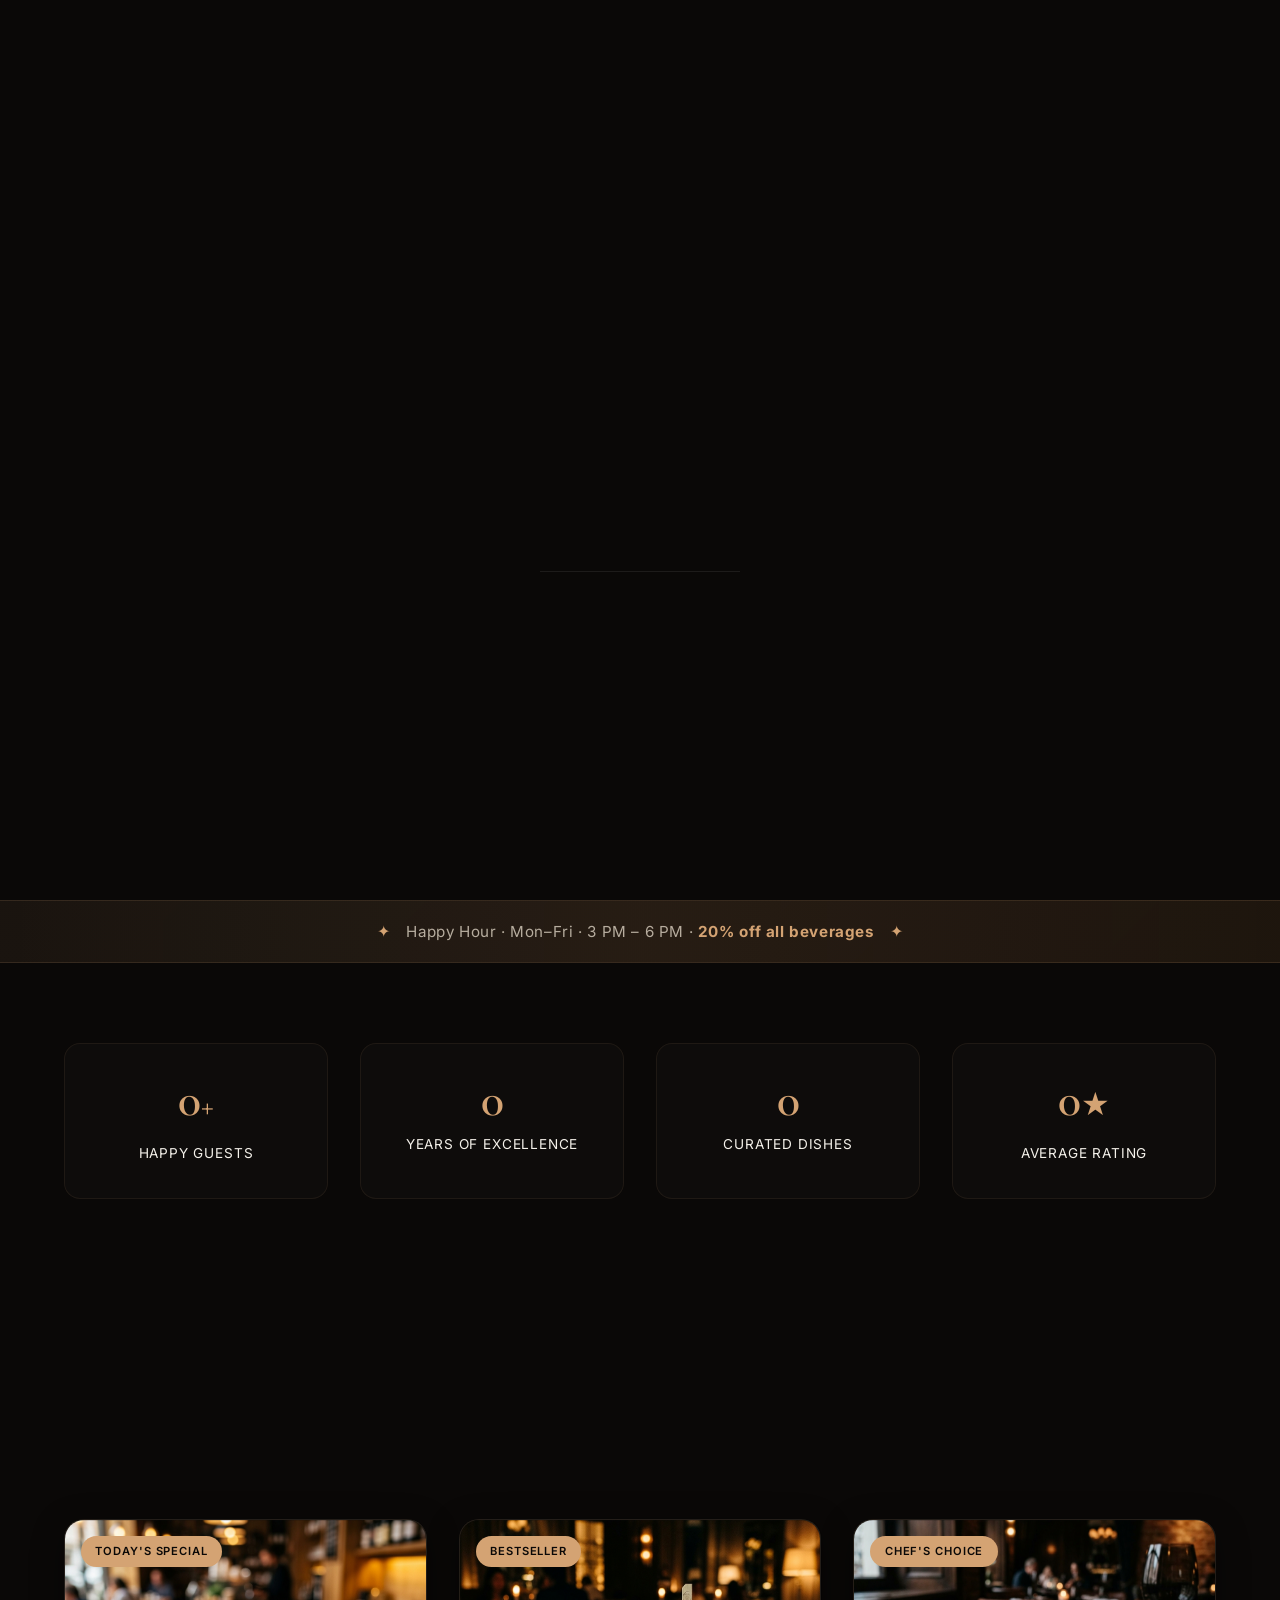
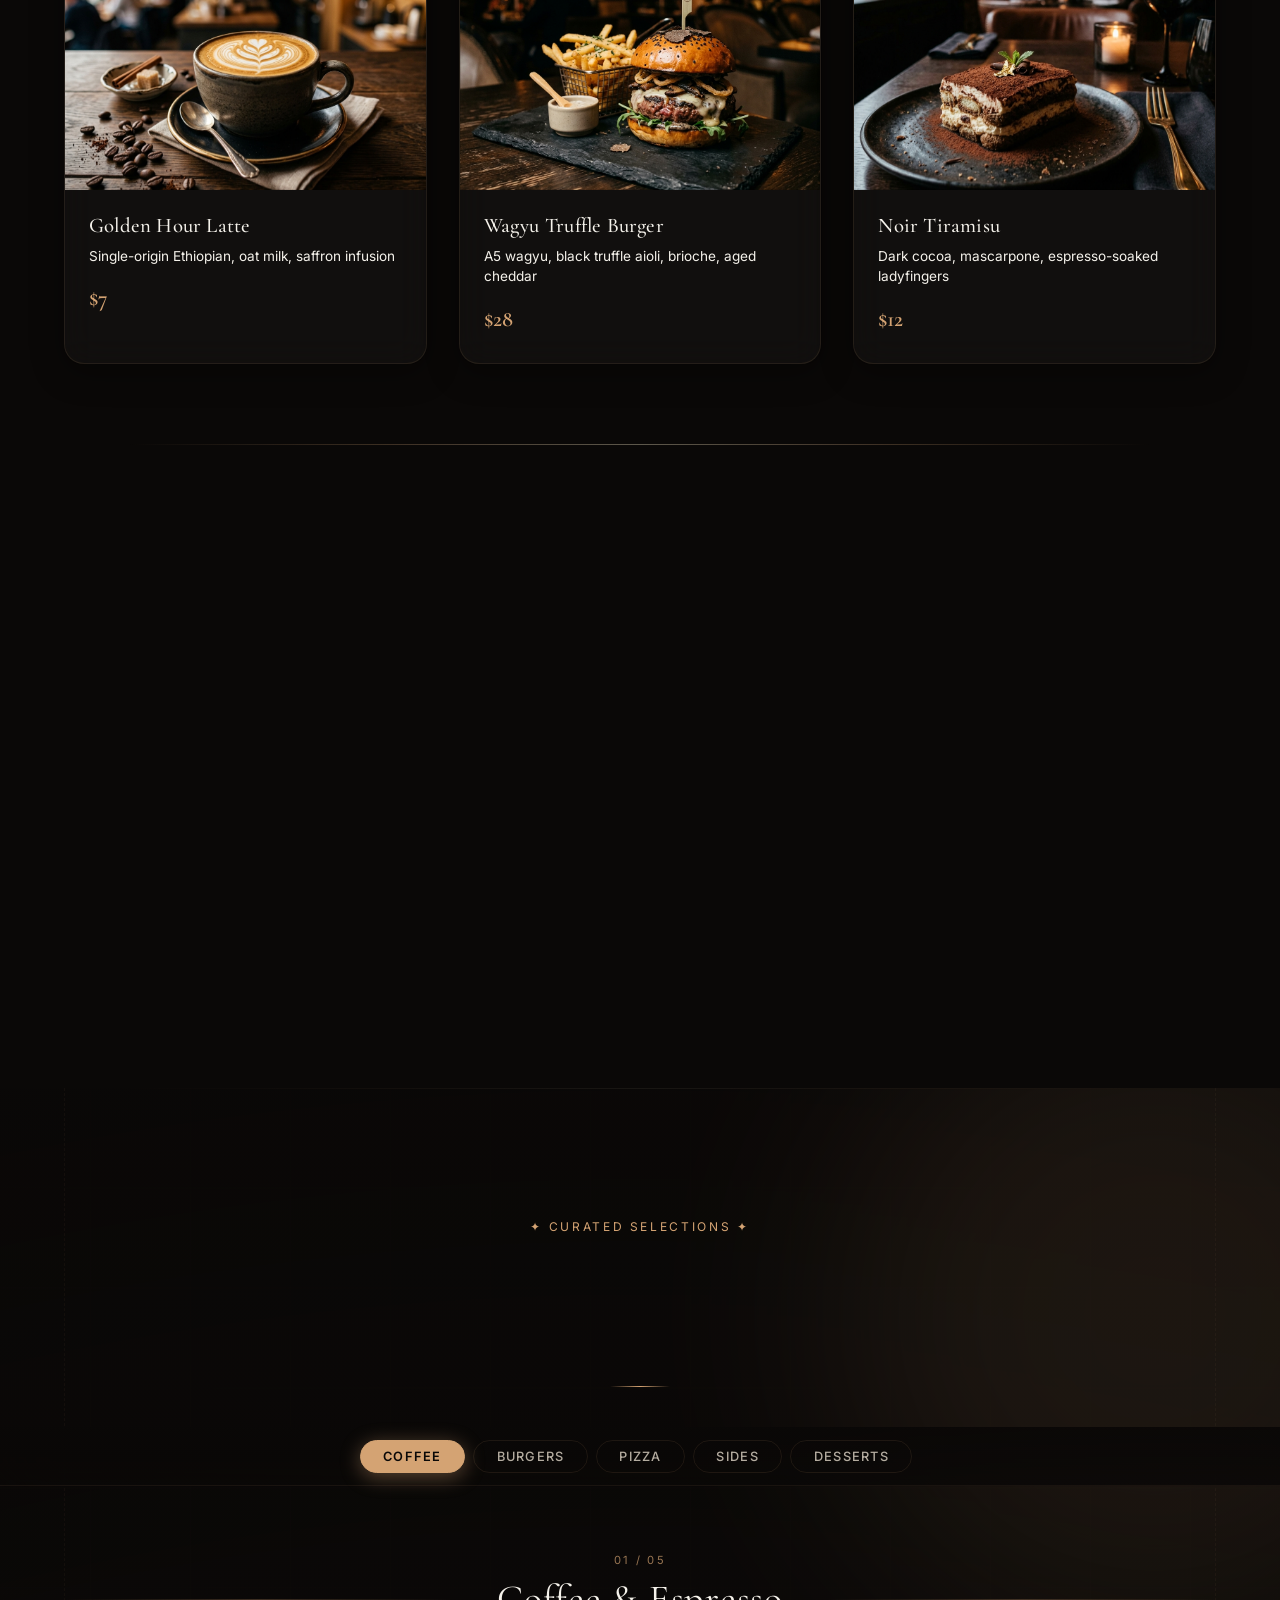
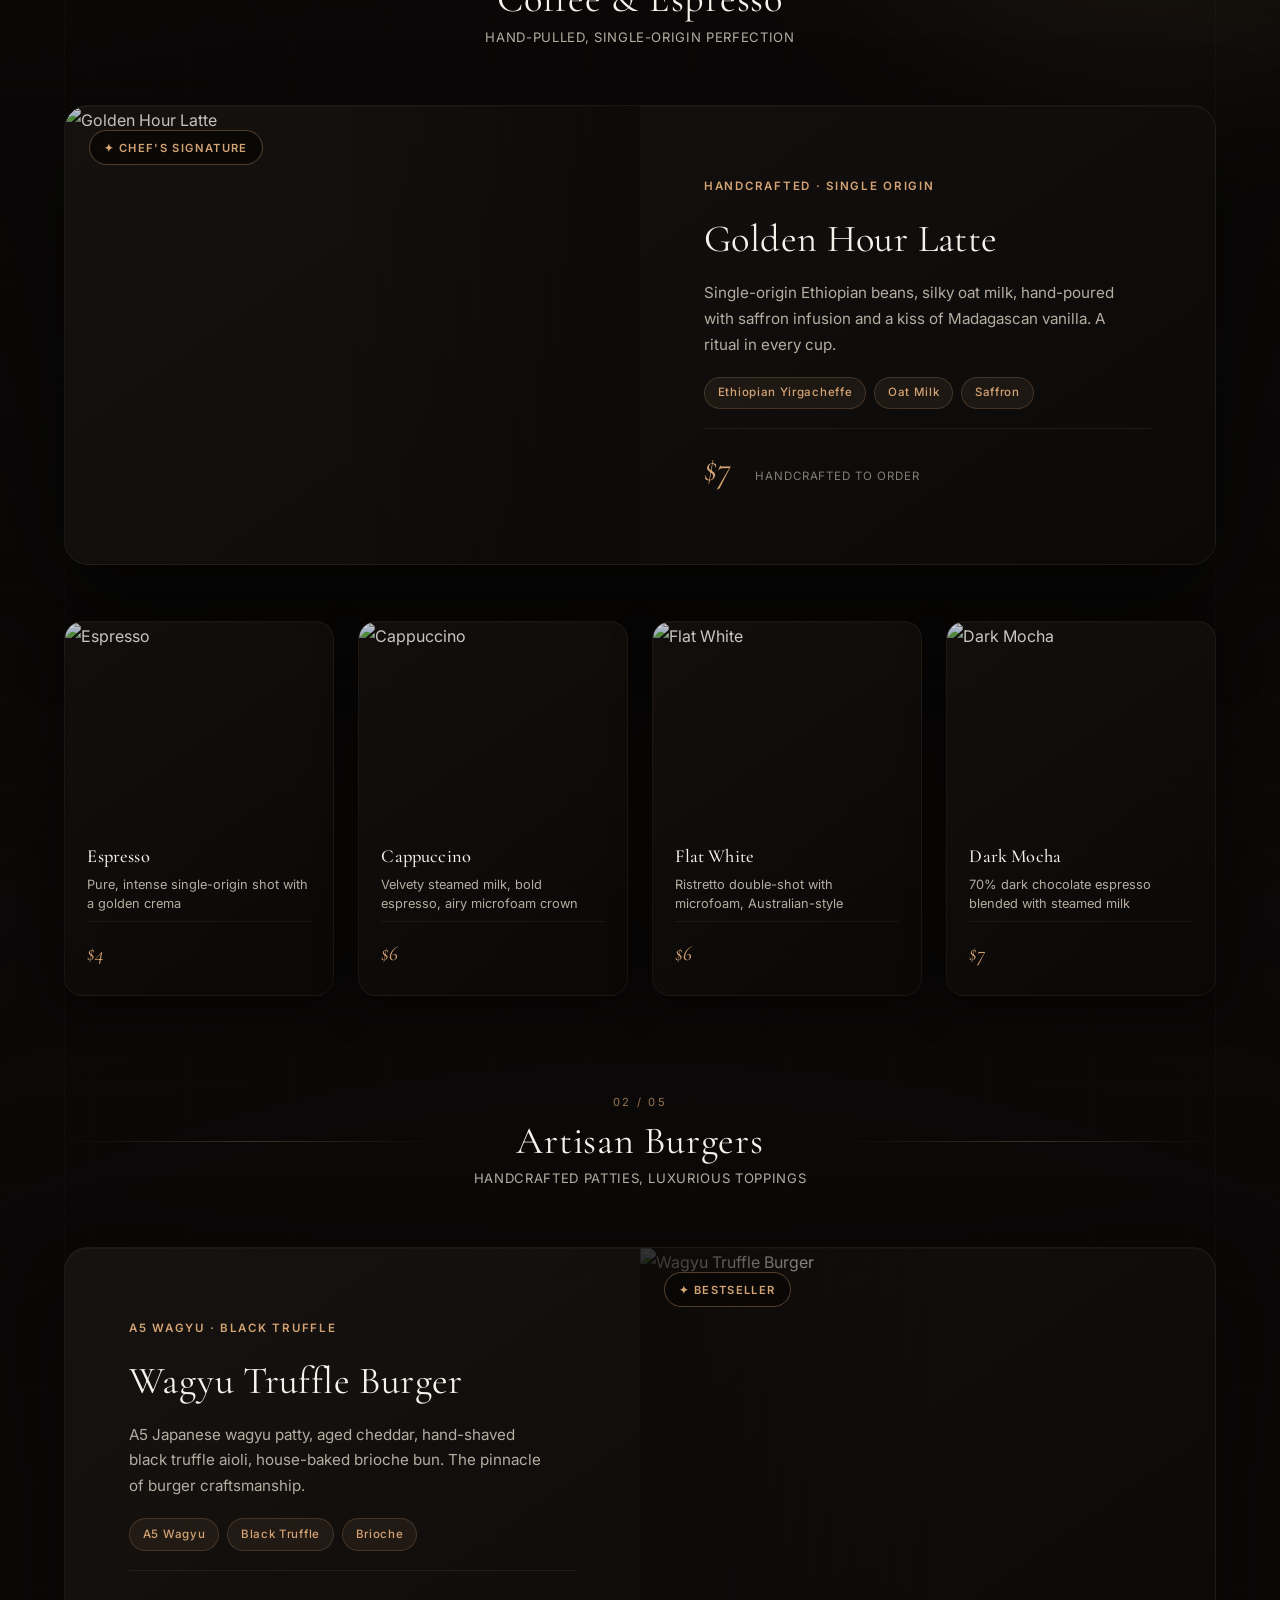
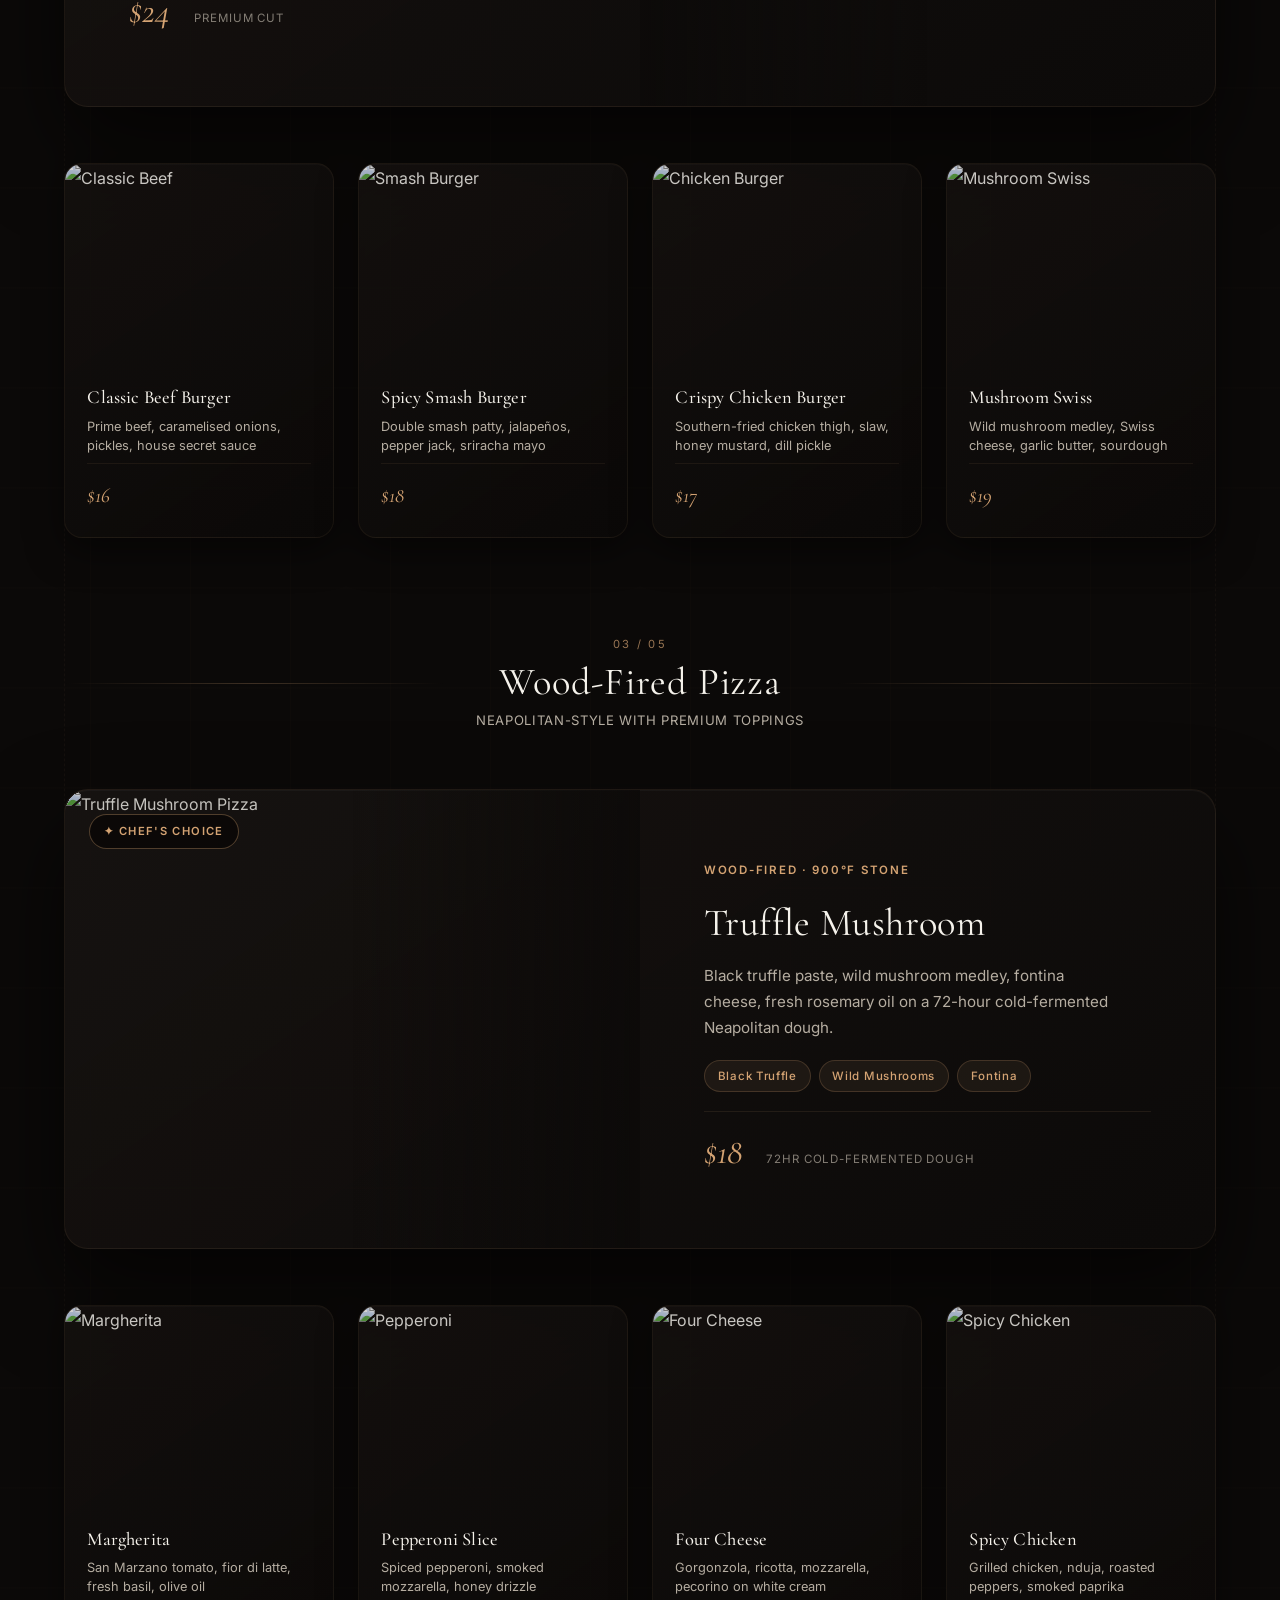
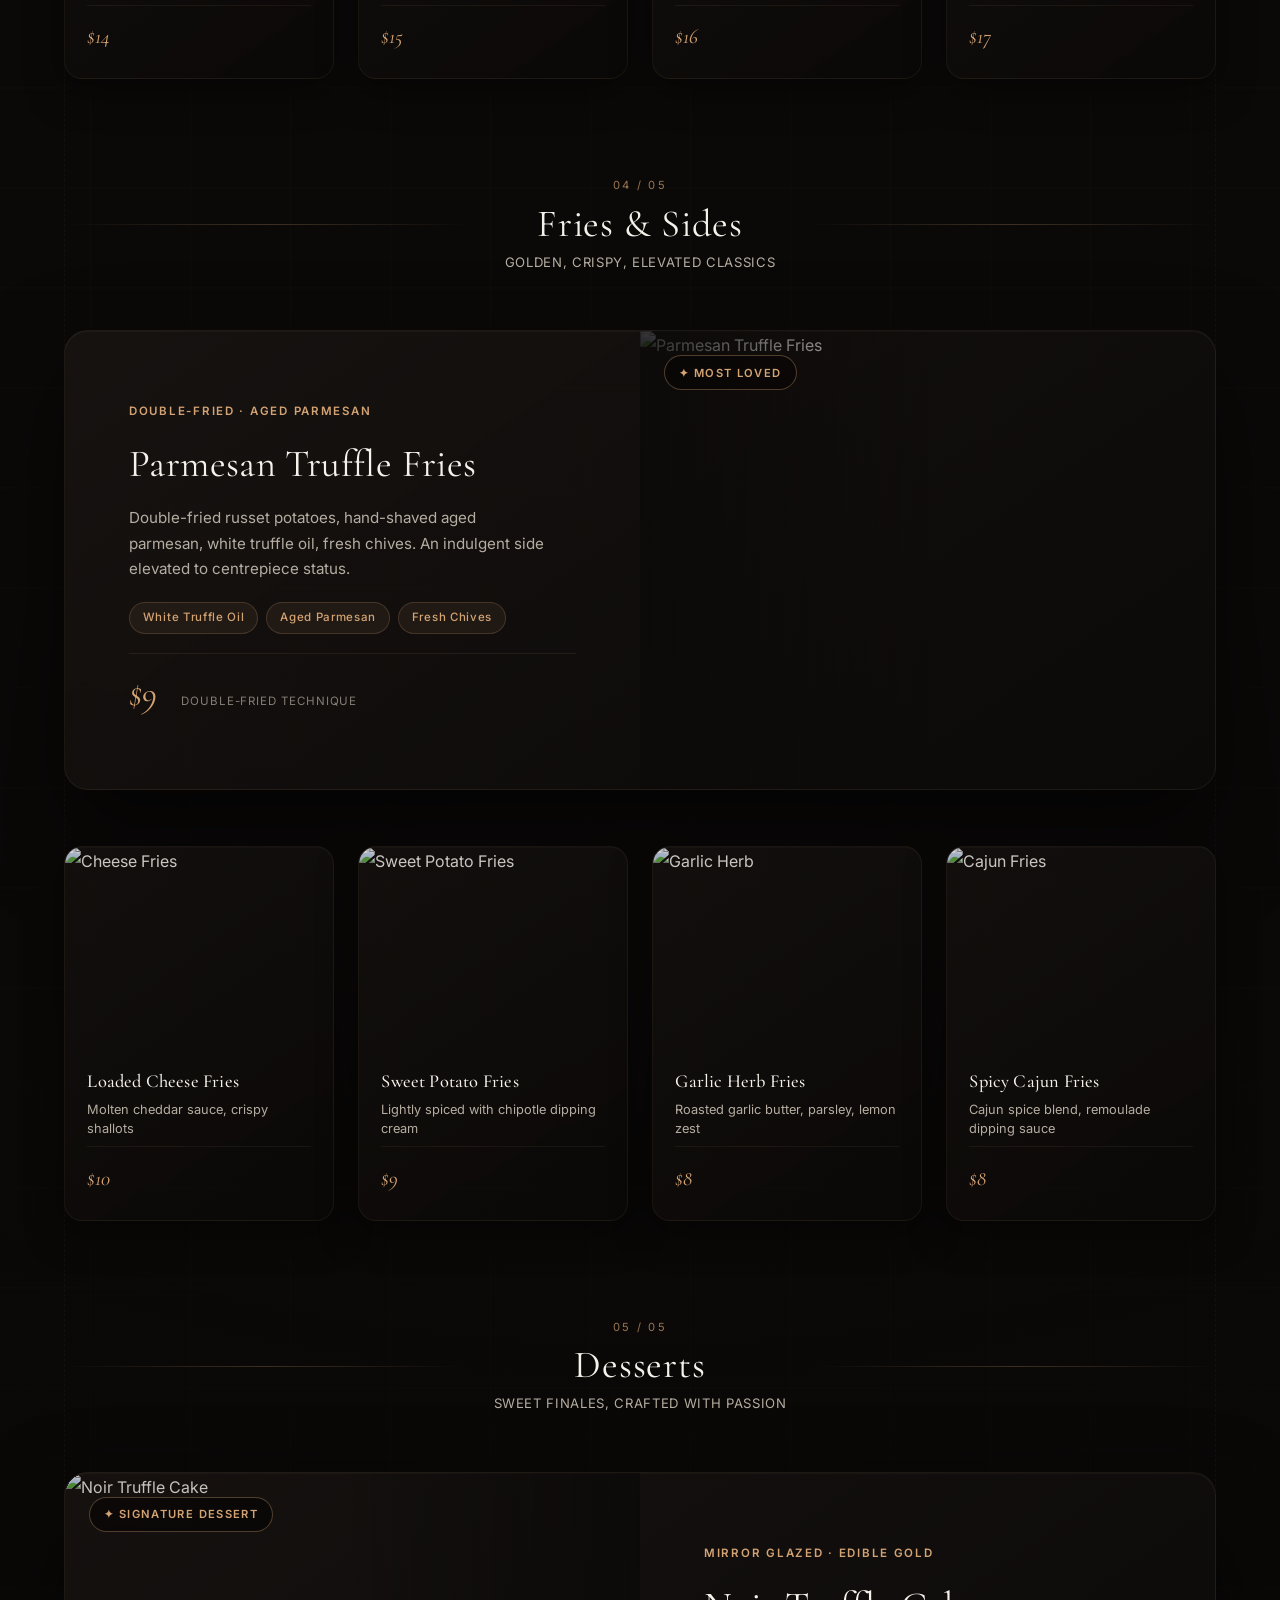
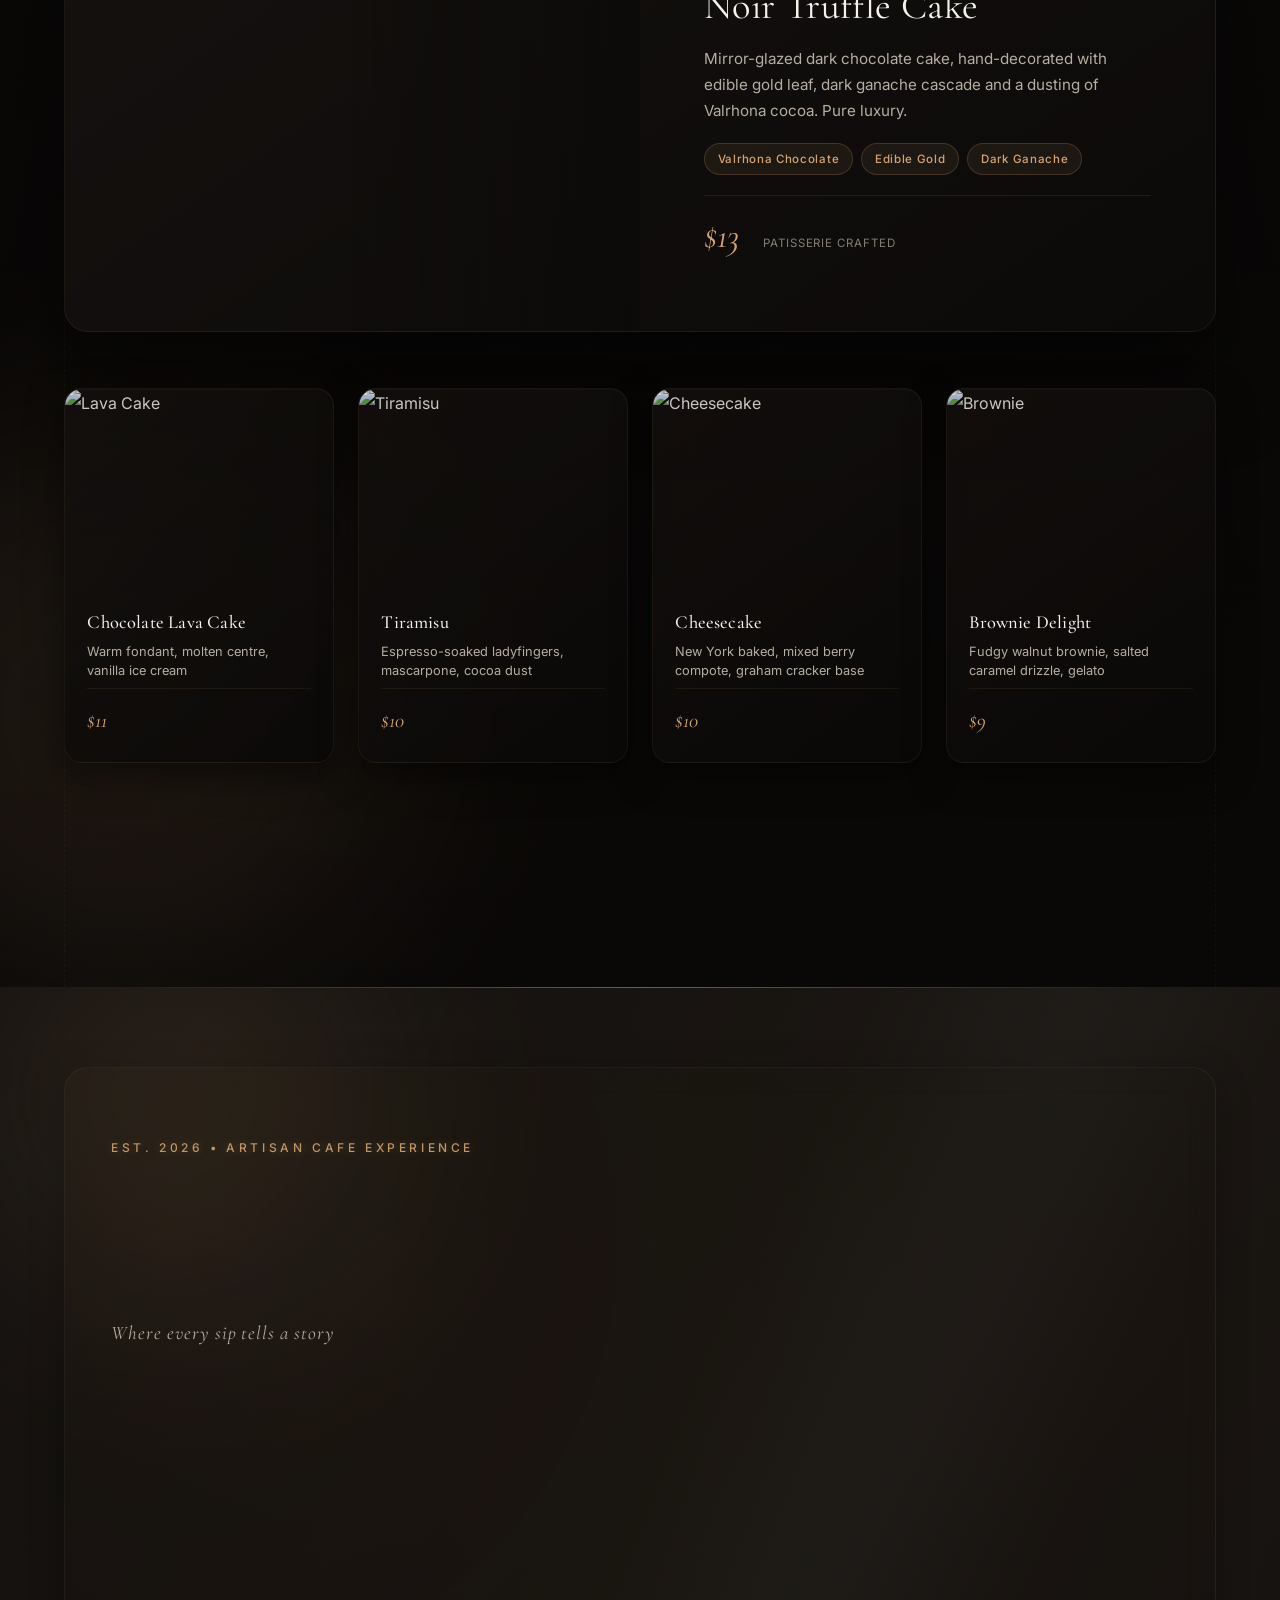
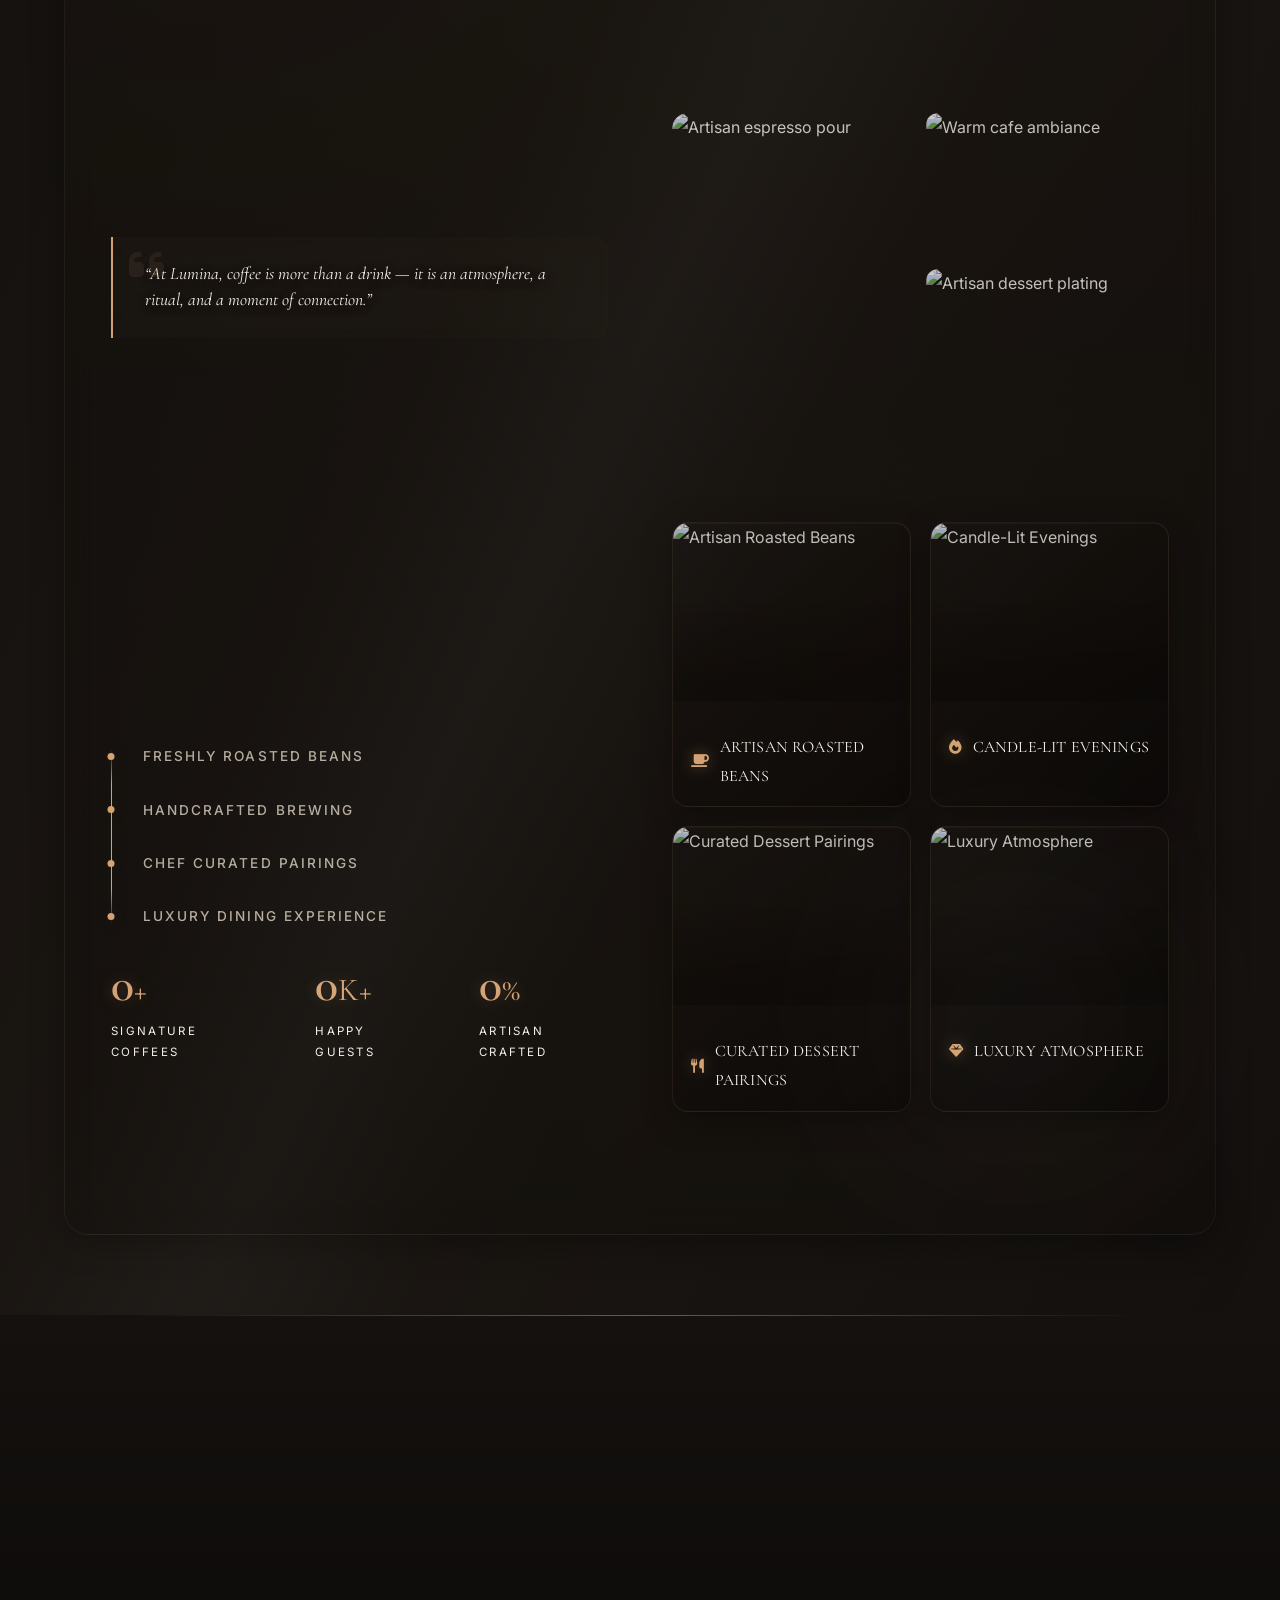
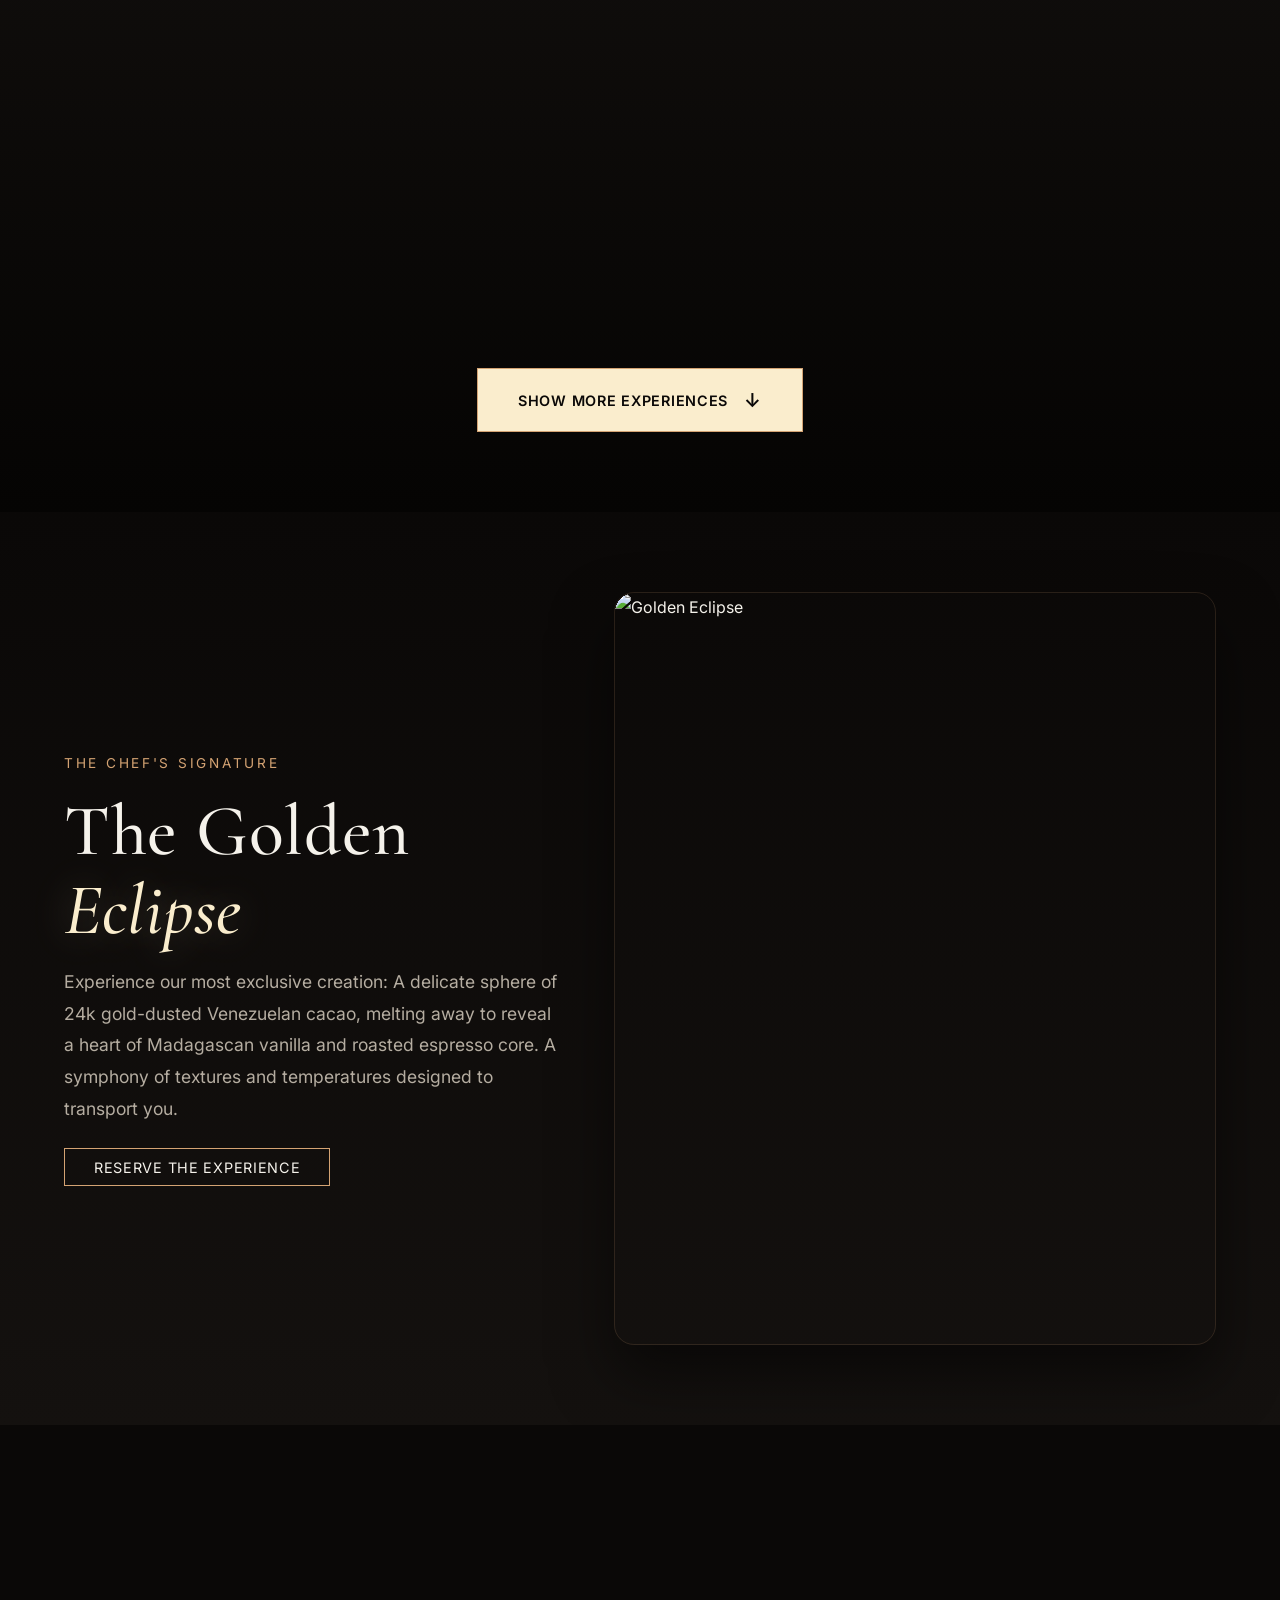
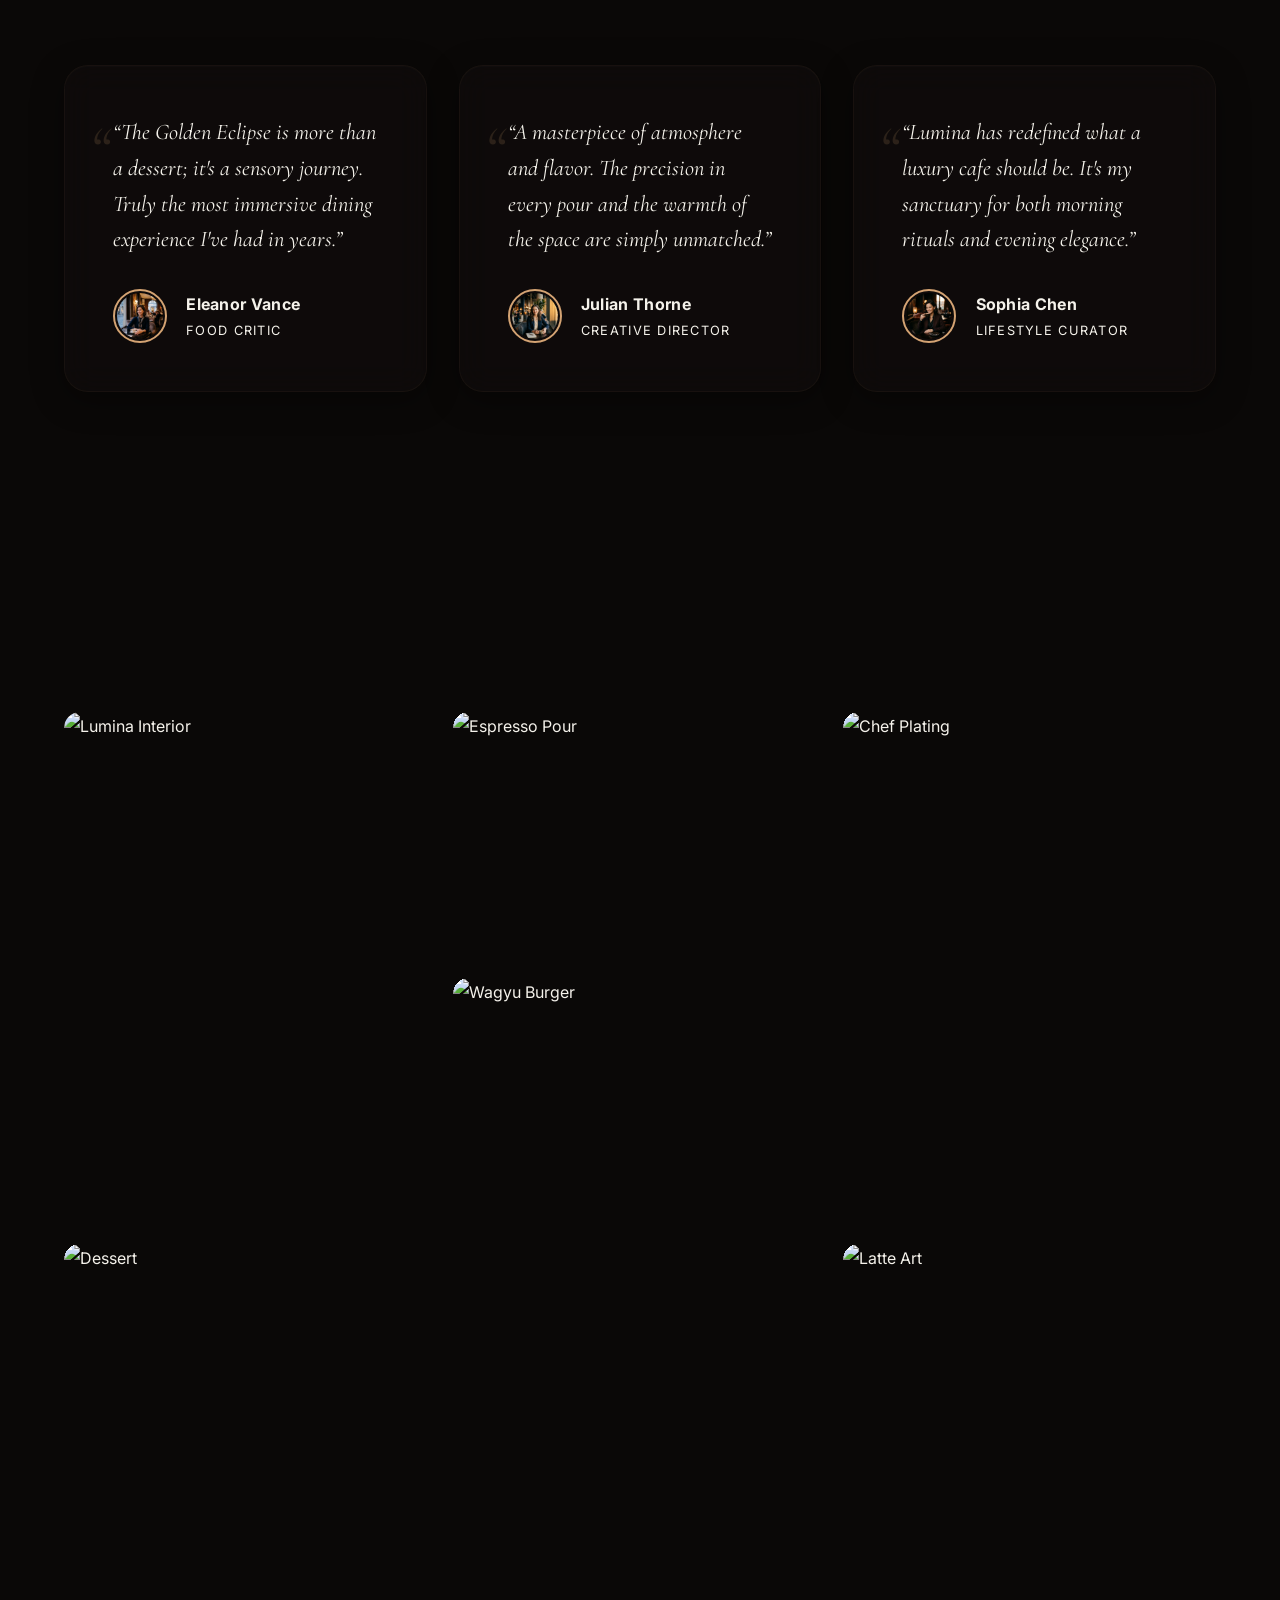
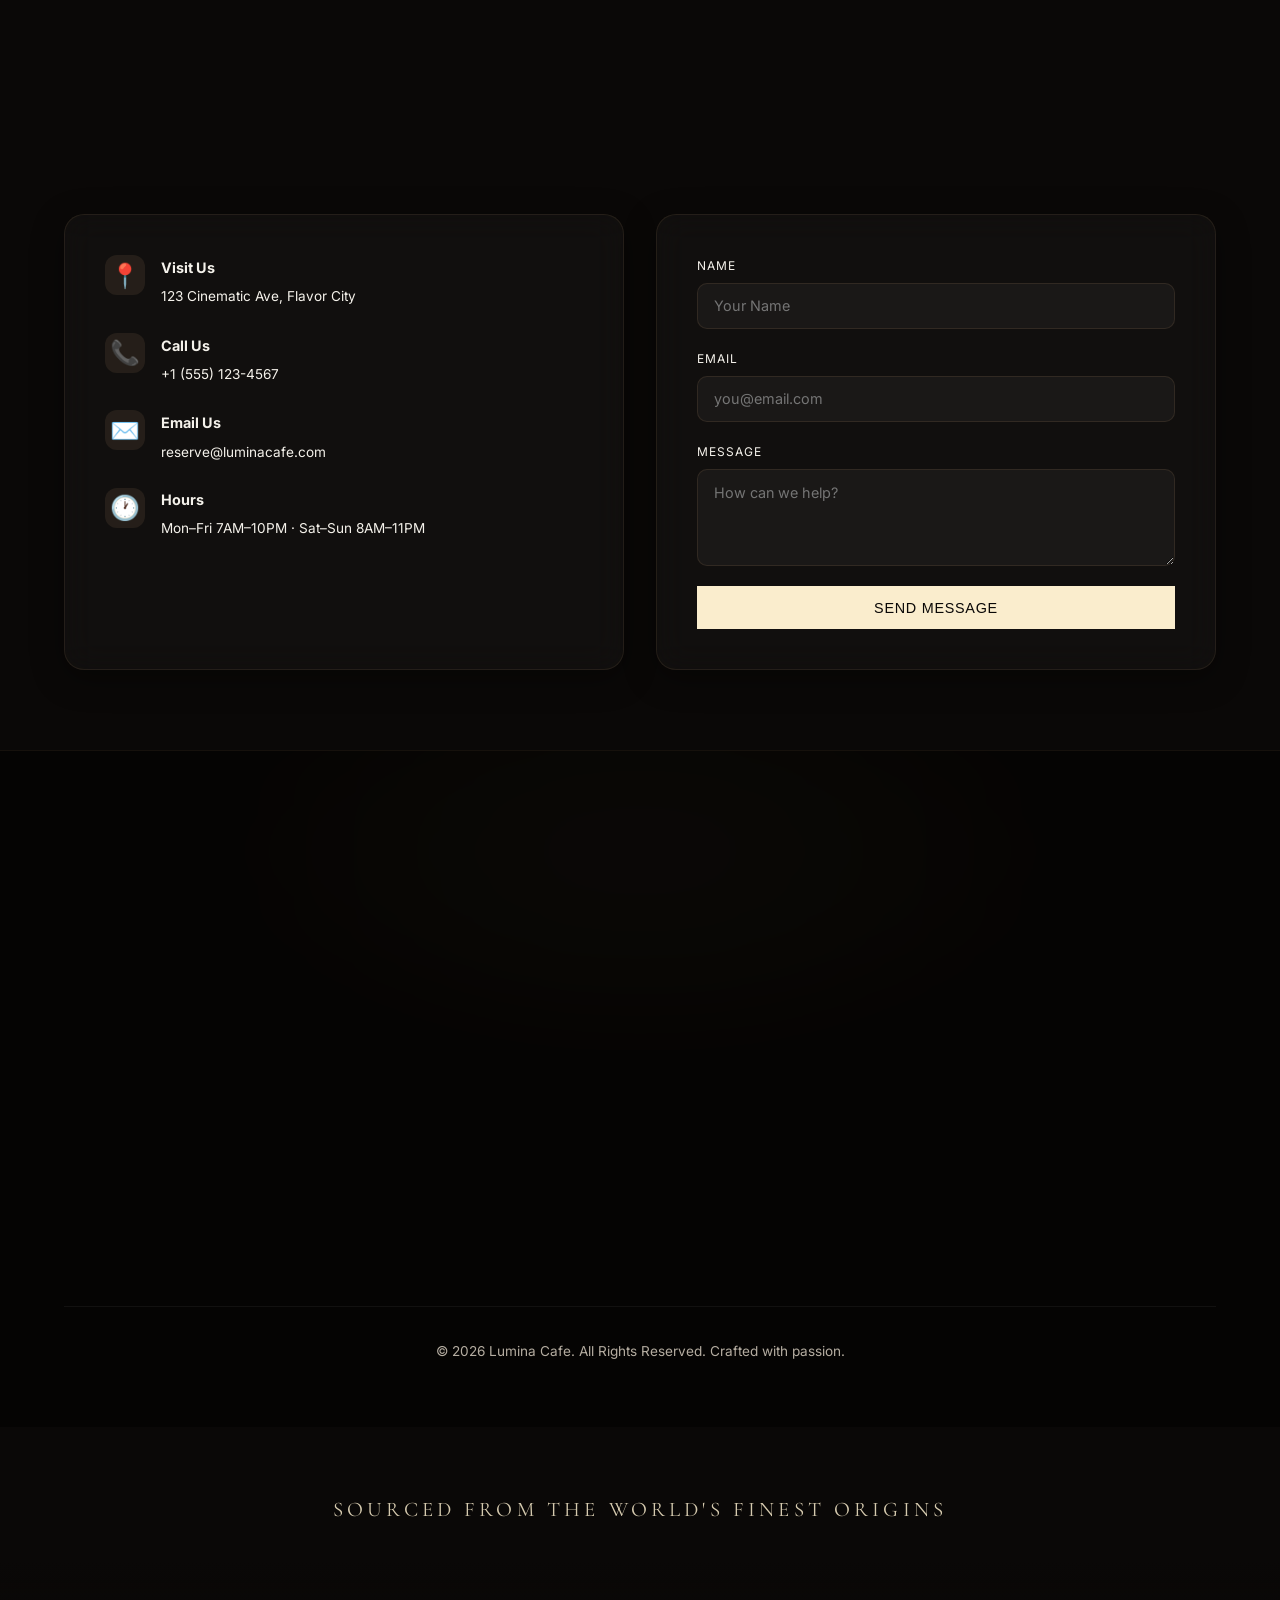
==== commit 4213cf4d: "Move story section mosaic and experience image cards to right column to occupy empty space" ====
--- a/index.html
+++ b/index.html
@@ -18,7 +18,7 @@
     <link href="https://fonts.googleapis.com/css2?family=Cormorant+Garamond:ital,wght@0,400;0,500;0,600;0,700;1,400&family=Inter:wght@300;400;500;600&display=swap" rel="stylesheet">
     <!-- FontAwesome icons -->
     <link rel="stylesheet" href="https://cdnjs.cloudflare.com/ajax/libs/font-awesome/6.4.0/css/all.min.css">
-    <link rel="stylesheet" href="styles.css?v=6">
+    <link rel="stylesheet" href="styles.css?v=7">
 </head>
 <body>
     <!-- Cinematic Preloader -->
@@ -559,6 +559,68 @@
                     </div>
                     <p>Every roast is selected with intention, every detail curated to create harmony between flavor, aroma, and ambience. Step away from the world and lose yourself in a symphony of aromas, where the boundaries between dining and art are blurred, and every visit is a journey through the senses. Experience the perfect harmony of premium ingredients, luxurious ambiance, and exceptional service.</p>
                     
+                    <div class="elegant-divider alt-divider"></div>
+                    
+                    <div class="story-quote">
+                        <div class="quote-accent-line"></div>
+                        <blockquote class="cinematic-quote">“Crafted with passion, served with elegance.”</blockquote>
+                        <p class="quote-subtext">Where conversations slow down and every cup becomes a memory.</p>
+                    </div>
+                    <div class="story-timeline">
+                        <div class="timeline-line"></div>
+                        <div class="timeline-item">
+                            <div class="timeline-dot"></div>
+                            <span class="timeline-text">Freshly Roasted Beans</span>
+                        </div>
+                        <div class="timeline-item">
+                            <div class="timeline-dot"></div>
+                            <span class="timeline-text">Handcrafted Brewing</span>
+                        </div>
+                        <div class="timeline-item">
+                            <div class="timeline-dot"></div>
+                            <span class="timeline-text">Chef Curated Pairings</span>
+                        </div>
+                        <div class="timeline-item">
+                            <div class="timeline-dot"></div>
+                            <span class="timeline-text">Luxury Dining Experience</span>
+                        </div>
+                    </div>
+                    <div class="story-stats">
+                        <div class="stat-box">
+                            <div class="stat-num-wrap">
+                                <span class="stat-number" data-target="15">0</span><span class="stat-suffix">+</span>
+                            </div>
+                            <span class="stat-desc">Signature Coffees</span>
+                        </div>
+                        <div class="stat-box">
+                            <div class="stat-num-wrap">
+                                <span class="stat-number" data-target="50">0</span><span class="stat-suffix">K+</span>
+                            </div>
+                            <span class="stat-desc">Happy Guests</span>
+                        </div>
+                        <div class="stat-box">
+                            <div class="stat-num-wrap">
+                                <span class="stat-number" data-target="100">0</span><span class="stat-suffix">%</span>
+                            </div>
+                            <span class="stat-desc">Artisan Crafted</span>
+                        </div>
+                    </div>
+                    <button class="primary-btn mt-4">Read Our Story</button>
+                </div>
+                
+                <!-- Right Side visual elements column (fills empty vertical space) -->
+                <div class="story-visual-column">
+                    <div class="story-visual">
+                        <div class="visual-accent"></div>
+                        <div class="visual-inner">
+                            <div class="light-reflection"></div>
+                            <div class="steam-overlay"></div>
+                            <video class="story-video" autoplay muted loop playsinline poster="assets/artisan_coffee.png">
+                                <source src="https://www.pexels.com/download/video/16234554/" type="video/mp4">
+                            </video>
+                        </div>
+                    </div>
+
                     <!-- Story Image Mosaic Strip -->
                     <div class="story-img-mosaic">
                         <div class="story-mosaic-item story-mosaic-item--tall">
@@ -577,7 +639,6 @@
                         </div>
                     </div>
 
-                    <div class="elegant-divider alt-divider"></div>
                     <div class="story-experience-grid">
                         <div class="experience-item exp-img-card">
                             <div class="exp-img-wrap">
@@ -619,61 +680,6 @@
                                 <span>Luxury Atmosphere</span>
                             </div>
                         </div>
-                    </div>
-                    <div class="story-quote">
-                        <div class="quote-accent-line"></div>
-                        <blockquote class="cinematic-quote">“Crafted with passion, served with elegance.”</blockquote>
-                        <p class="quote-subtext">Where conversations slow down and every cup becomes a memory.</p>
-                    </div>
-                    <div class="story-timeline">
-                        <div class="timeline-line"></div>
-                        <div class="timeline-item">
-                            <div class="timeline-dot"></div>
-                            <span class="timeline-text">Freshly Roasted Beans</span>
-                        </div>
-                        <div class="timeline-item">
-                            <div class="timeline-dot"></div>
-                            <span class="timeline-text">Handcrafted Brewing</span>
-                        </div>
-                        <div class="timeline-item">
-                            <div class="timeline-dot"></div>
-                            <span class="timeline-text">Chef Curated Pairings</span>
-                        </div>
-                        <div class="timeline-item">
-                            <div class="timeline-dot"></div>
-                            <span class="timeline-text">Luxury Dining Experience</span>
-                        </div>
-                    </div>
-                    <div class="story-stats">
-                        <div class="stat-box">
-                            <div class="stat-num-wrap">
-                                <span class="stat-number" data-target="15">0</span><span class="stat-suffix">+</span>
-                            </div>
-                            <span class="stat-desc">Signature Coffees</span>
-                        </div>
-                        <div class="stat-box">
-                            <div class="stat-num-wrap">
-                                <span class="stat-number" data-target="50">0</span><span class="stat-suffix">K+</span>
-                            </div>
-                            <span class="stat-desc">Happy Guests</span>
-                        </div>
-                        <div class="stat-box">
-                            <div class="stat-num-wrap">
-                                <span class="stat-number" data-target="100">0</span><span class="stat-suffix">%</span>
-                            </div>
-                            <span class="stat-desc">Artisan Crafted</span>
-                        </div>
-                    </div>
-                    <button class="primary-btn mt-4">Read Our Story</button>
-                </div>
-                <div class="story-visual">
-                    <div class="visual-accent"></div>
-                    <div class="visual-inner">
-                        <div class="light-reflection"></div>
-                        <div class="steam-overlay"></div>
-                        <video class="story-video" autoplay muted loop playsinline poster="assets/artisan_coffee.png">
-                            <source src="https://www.pexels.com/download/video/16234554/" type="video/mp4">
-                        </video>
                     </div>
                 </div>
             </div>
@@ -1164,6 +1170,6 @@
     <script src="https://cdnjs.cloudflare.com/ajax/libs/gsap/3.12.2/gsap.min.js"></script>
     <script src="https://cdnjs.cloudflare.com/ajax/libs/gsap/3.12.2/ScrollTrigger.min.js"></script>
     <script src="https://cdn.jsdelivr.net/gh/studio-freight/lenis@1.0.29/bundled/lenis.min.js"></script>
-    <script src="script.js?v=6"></script>
+    <script src="script.js?v=7"></script>
 </body>
 </html>
--- a/styles.css
+++ b/styles.css
@@ -1032,7 +1032,7 @@
     margin: 0 auto;
     padding: 4rem 4%;
     border-radius: 24px; /* Slightly softer corners for premium feel */
-    align-items: center;
+    align-items: start;
     perspective: 2000px; /* Enhanced perspective for the container */
     background: linear-gradient(180deg, rgba(20, 16, 12, 0.4) 0%, rgba(10, 8, 7, 0.4) 100%),
                 radial-gradient(circle at 10% 10%, rgba(212, 163, 115, 0.05) 0%, transparent 40%),
@@ -1100,6 +1100,13 @@
     line-height: 1.5;
     margin: 0;
     text-shadow: 0 2px 10px rgba(0, 0, 0, 0.5);
+}
+
+.story-visual-column {
+    display: flex;
+    flex-direction: column;
+    gap: 3.5rem;
+    width: 100%;
 }
 
 .story-visual {
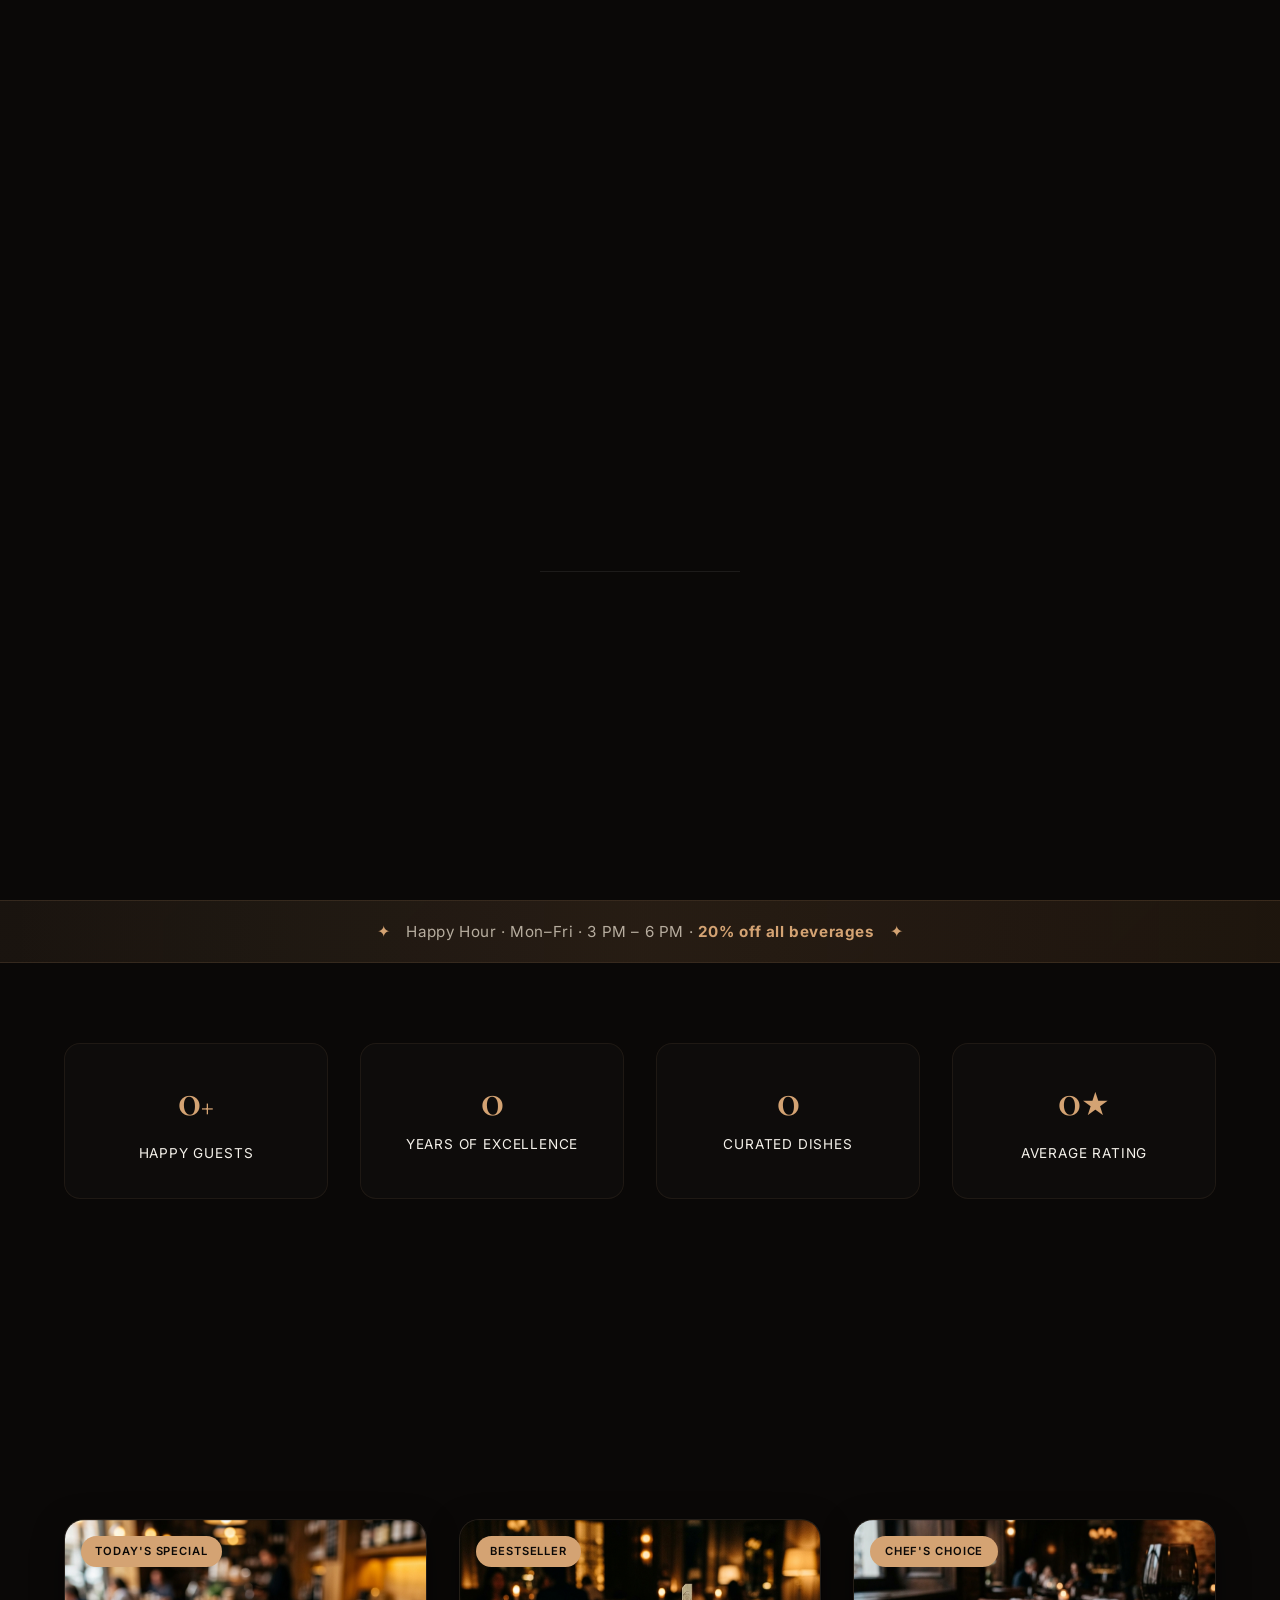
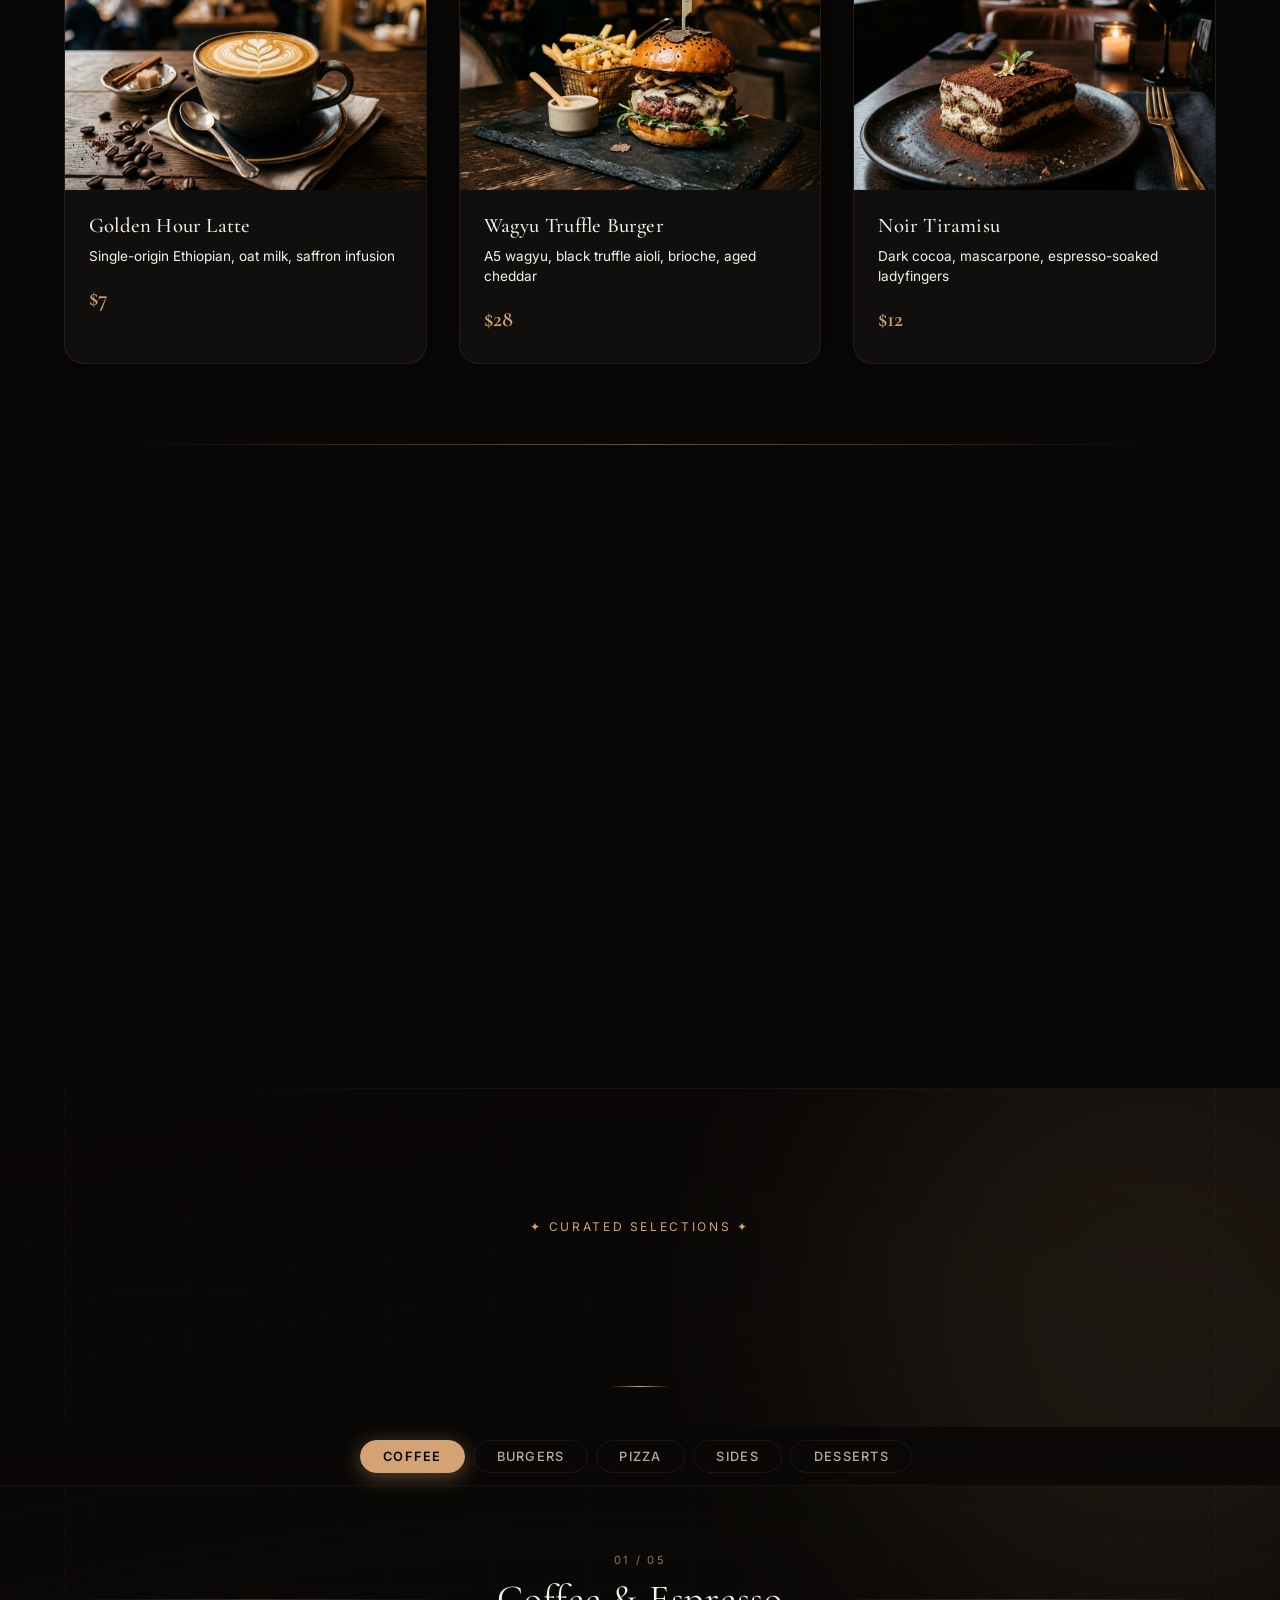
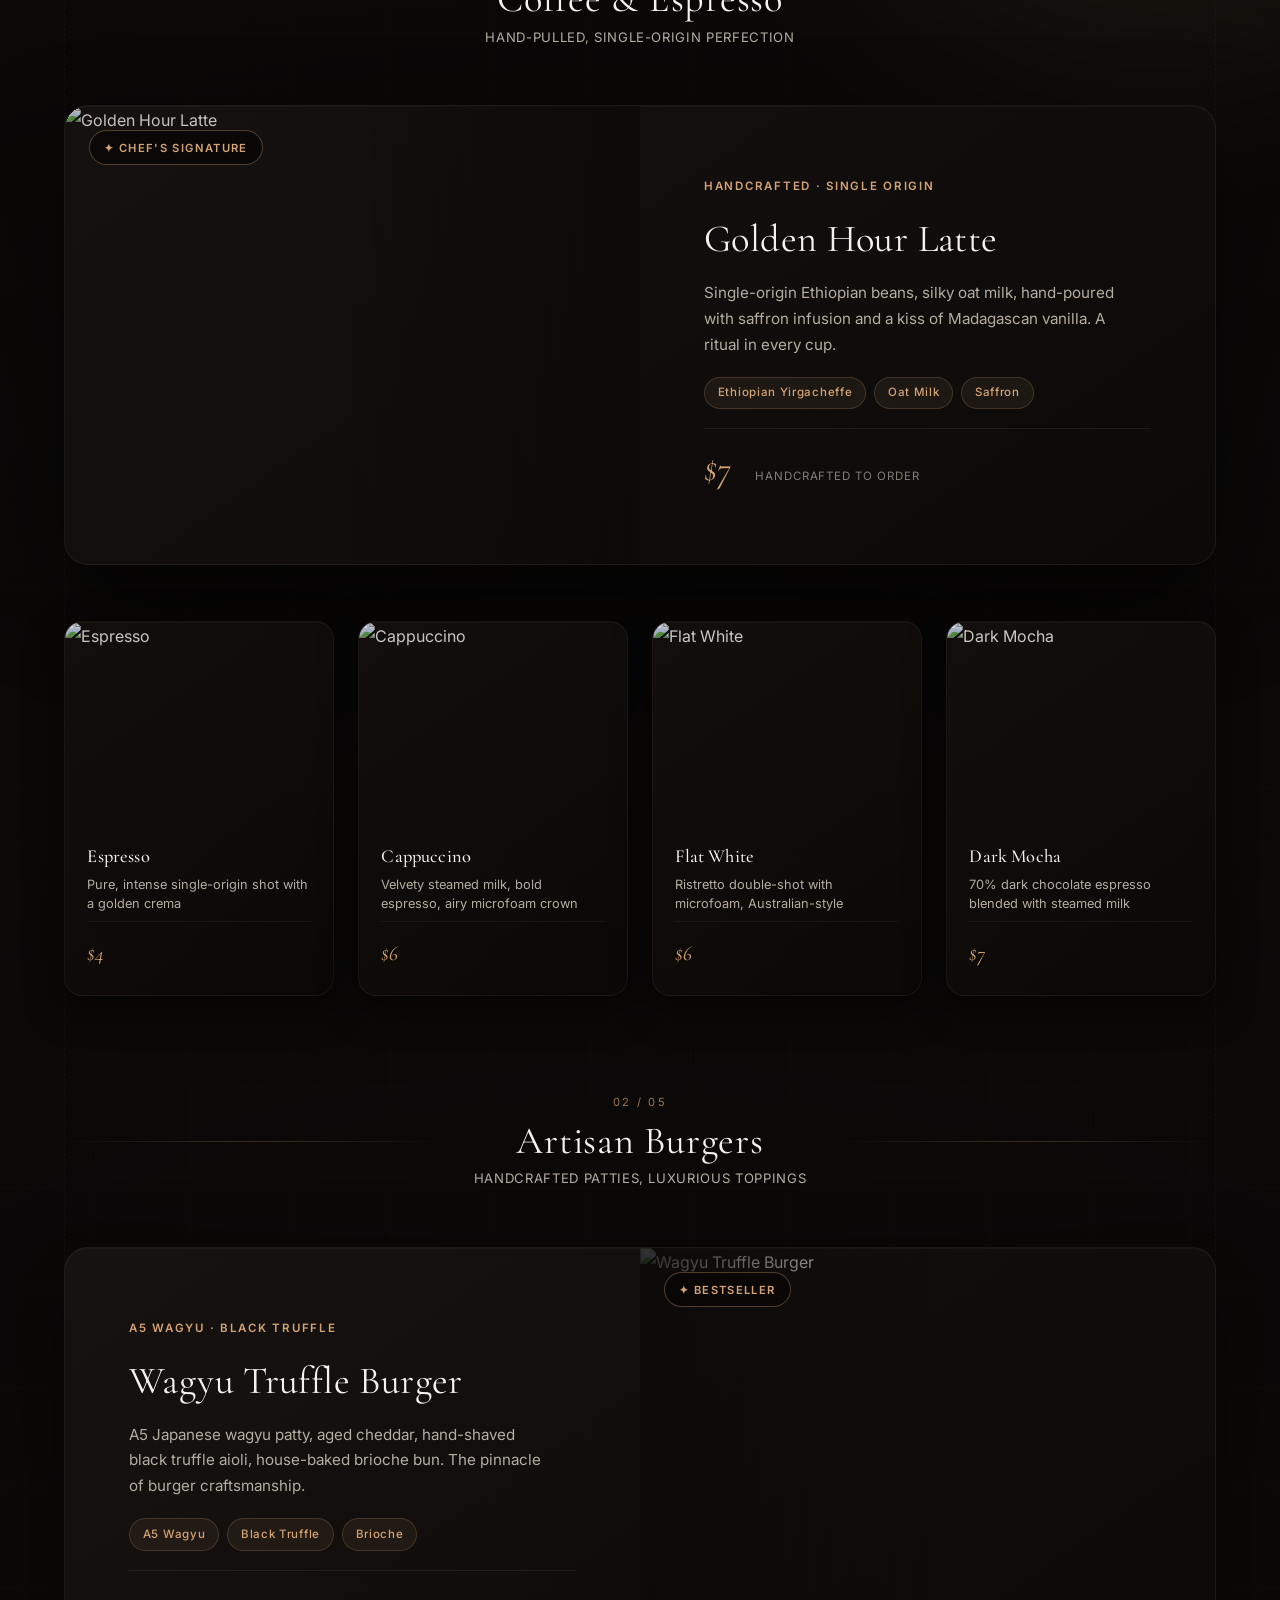
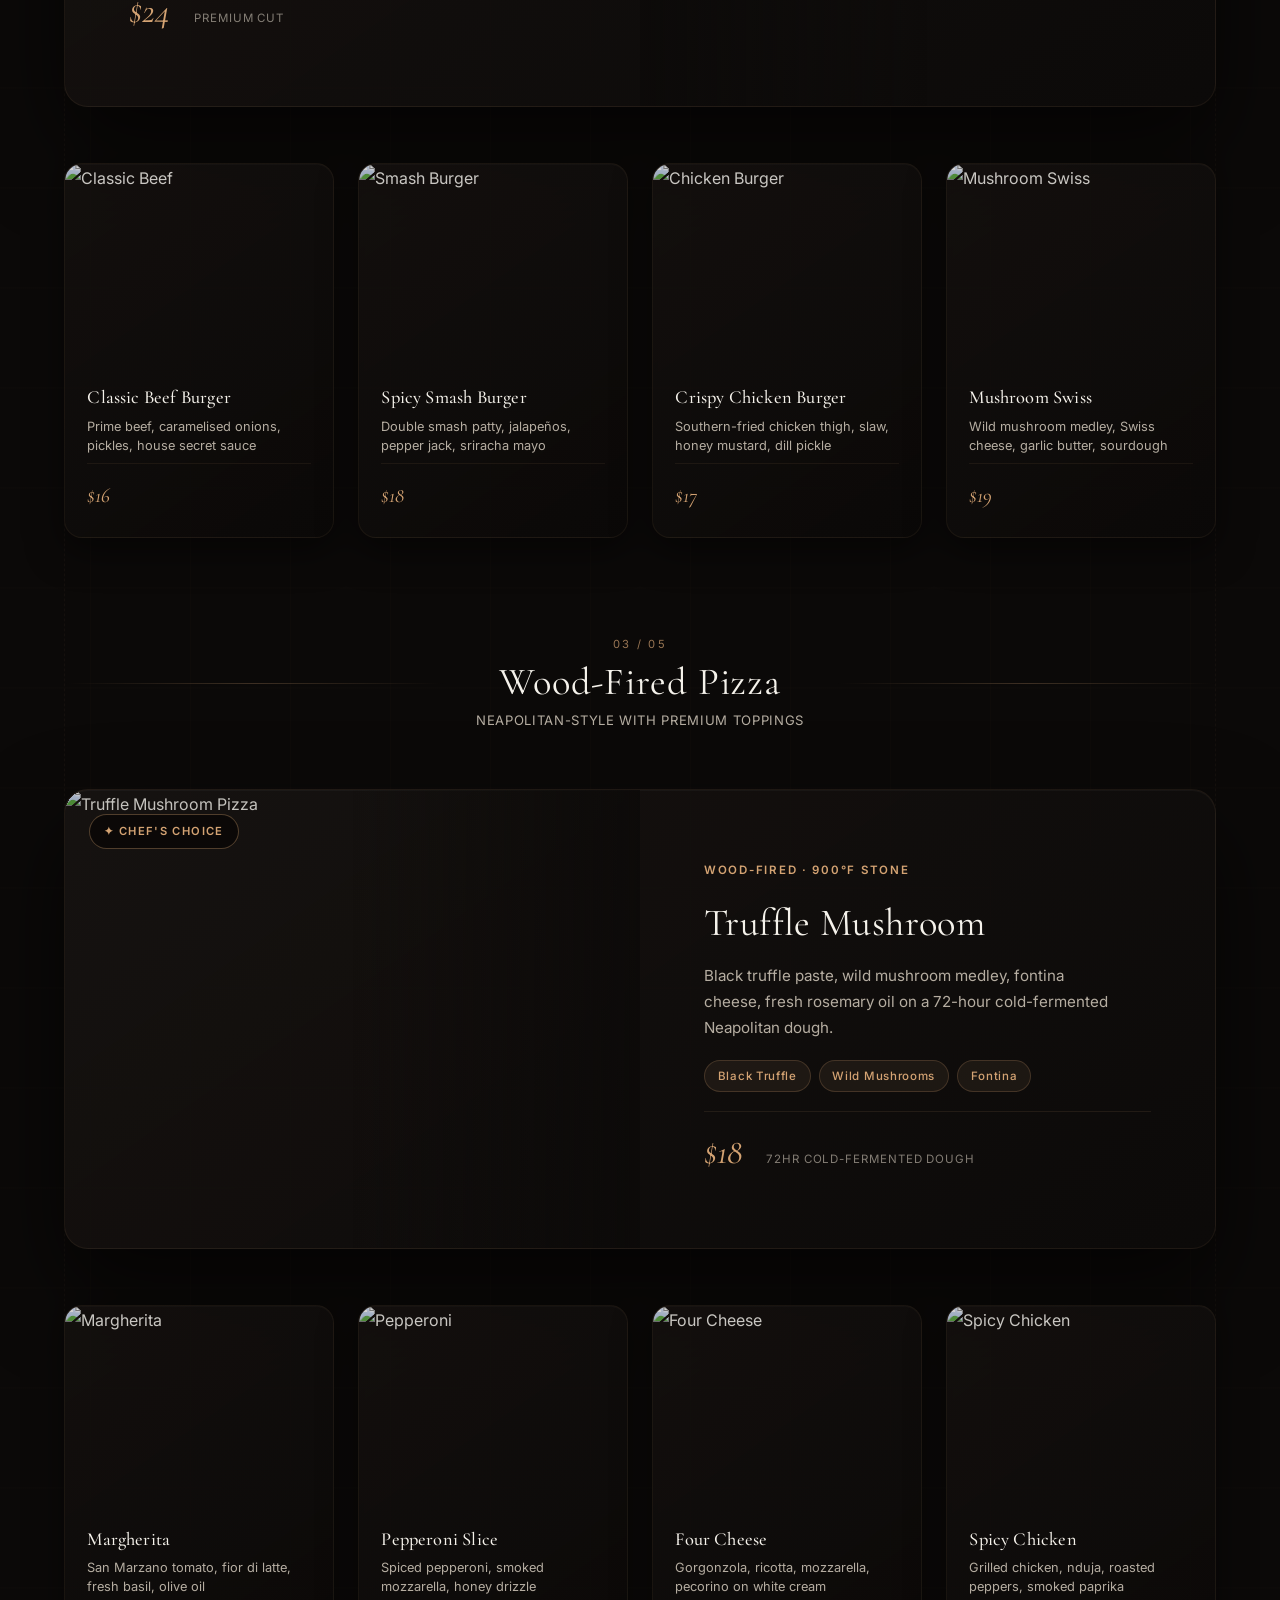
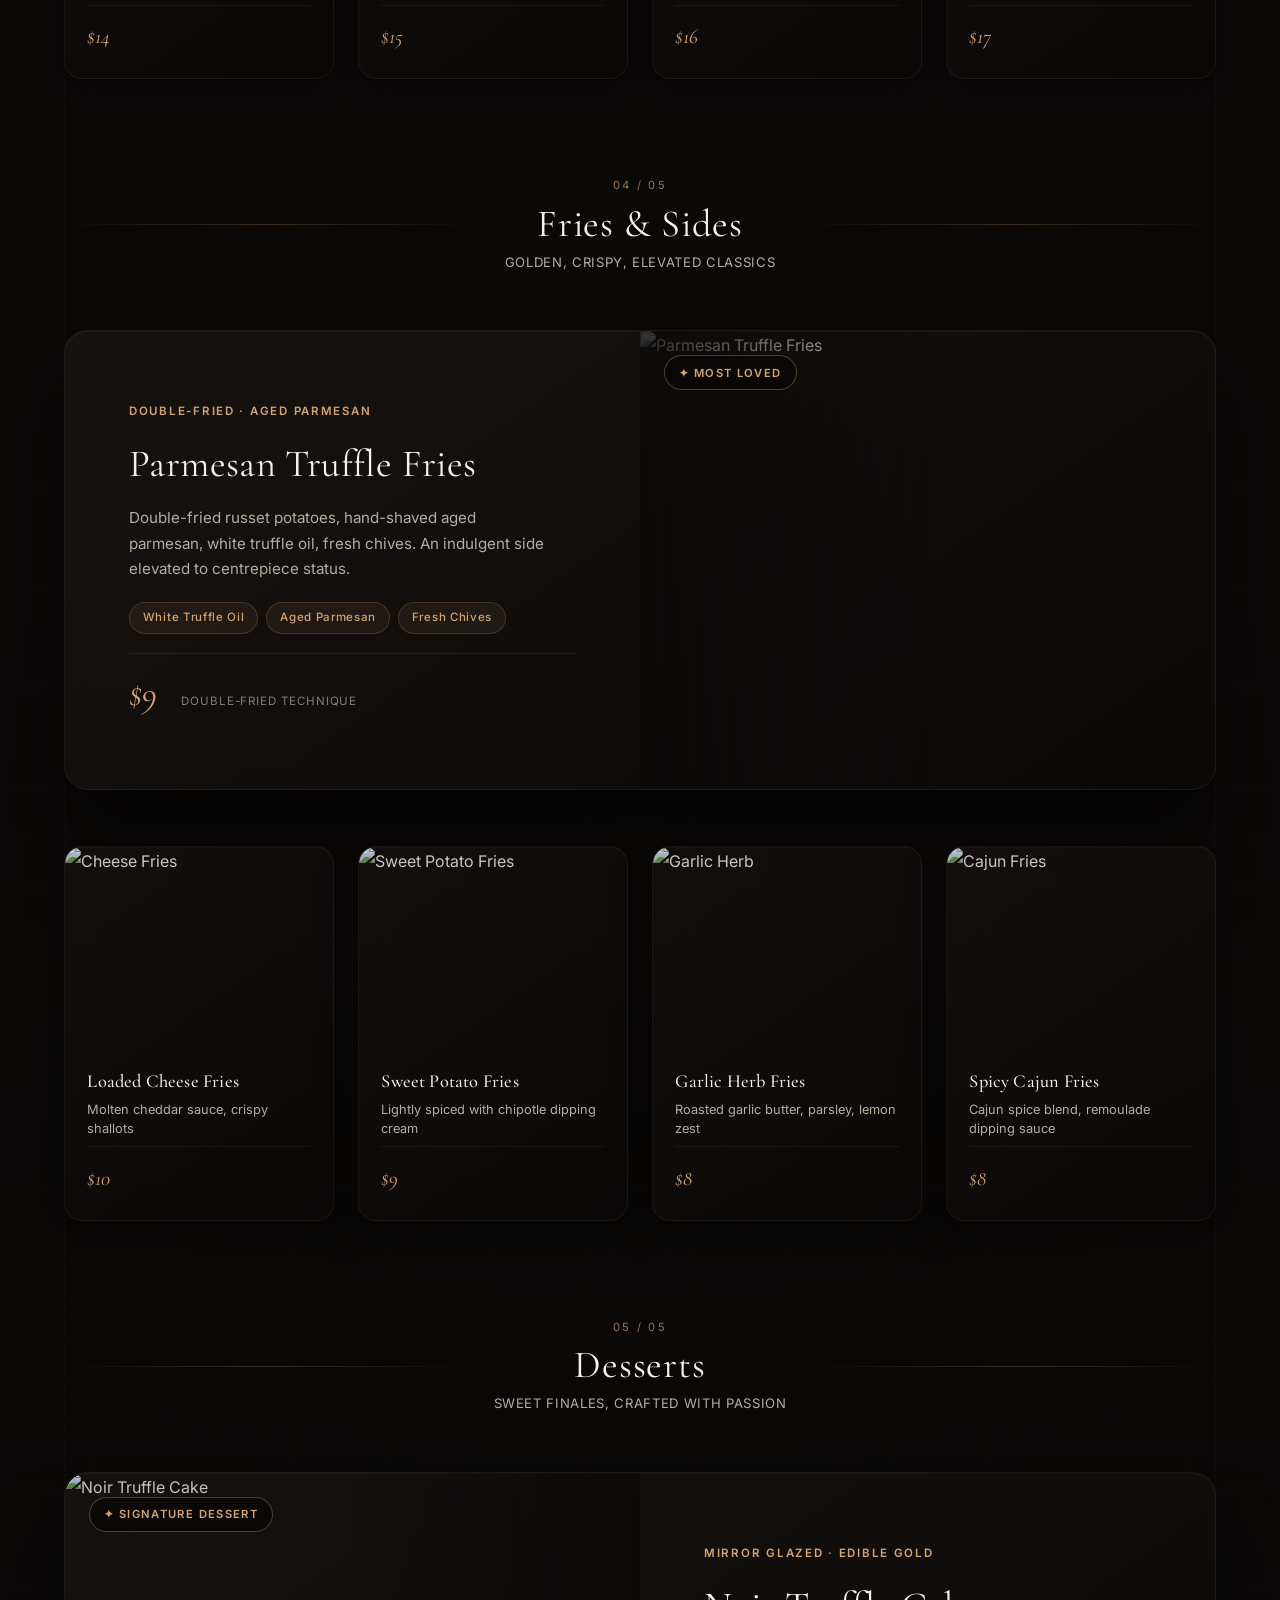
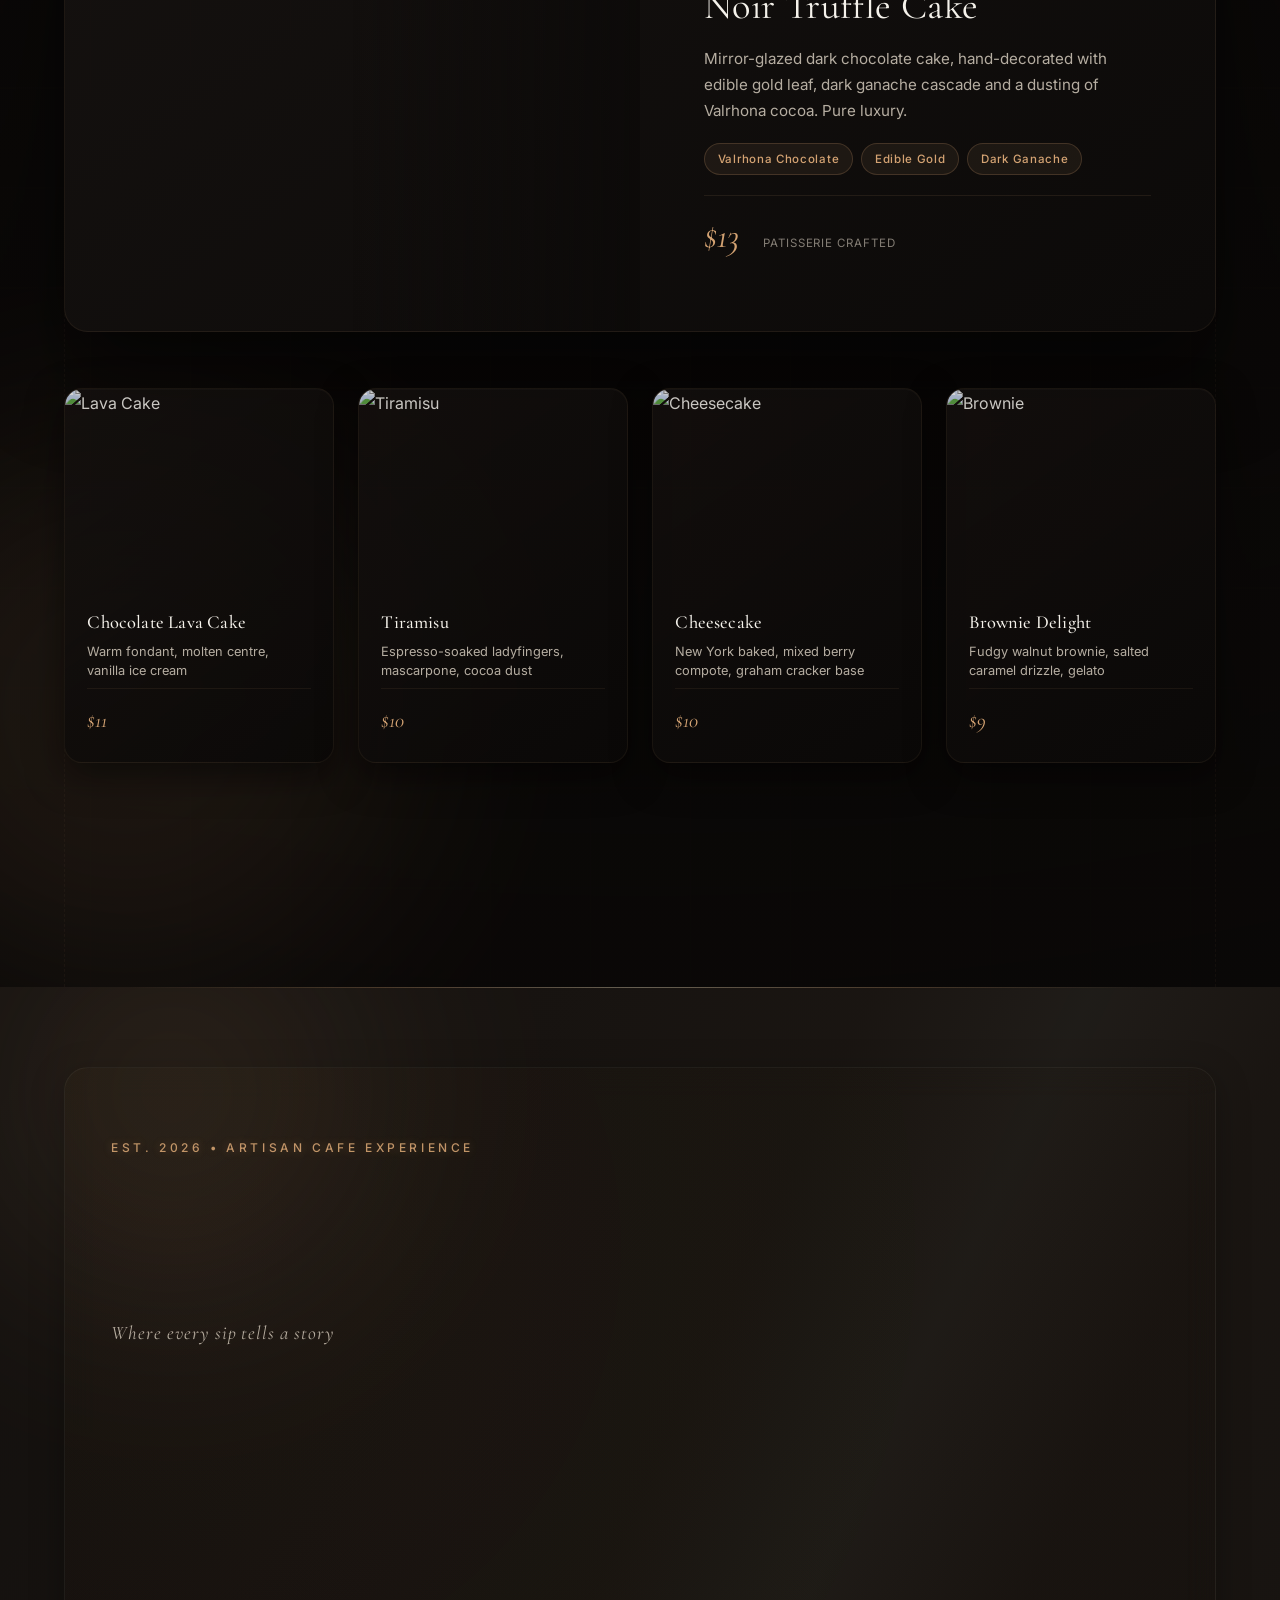
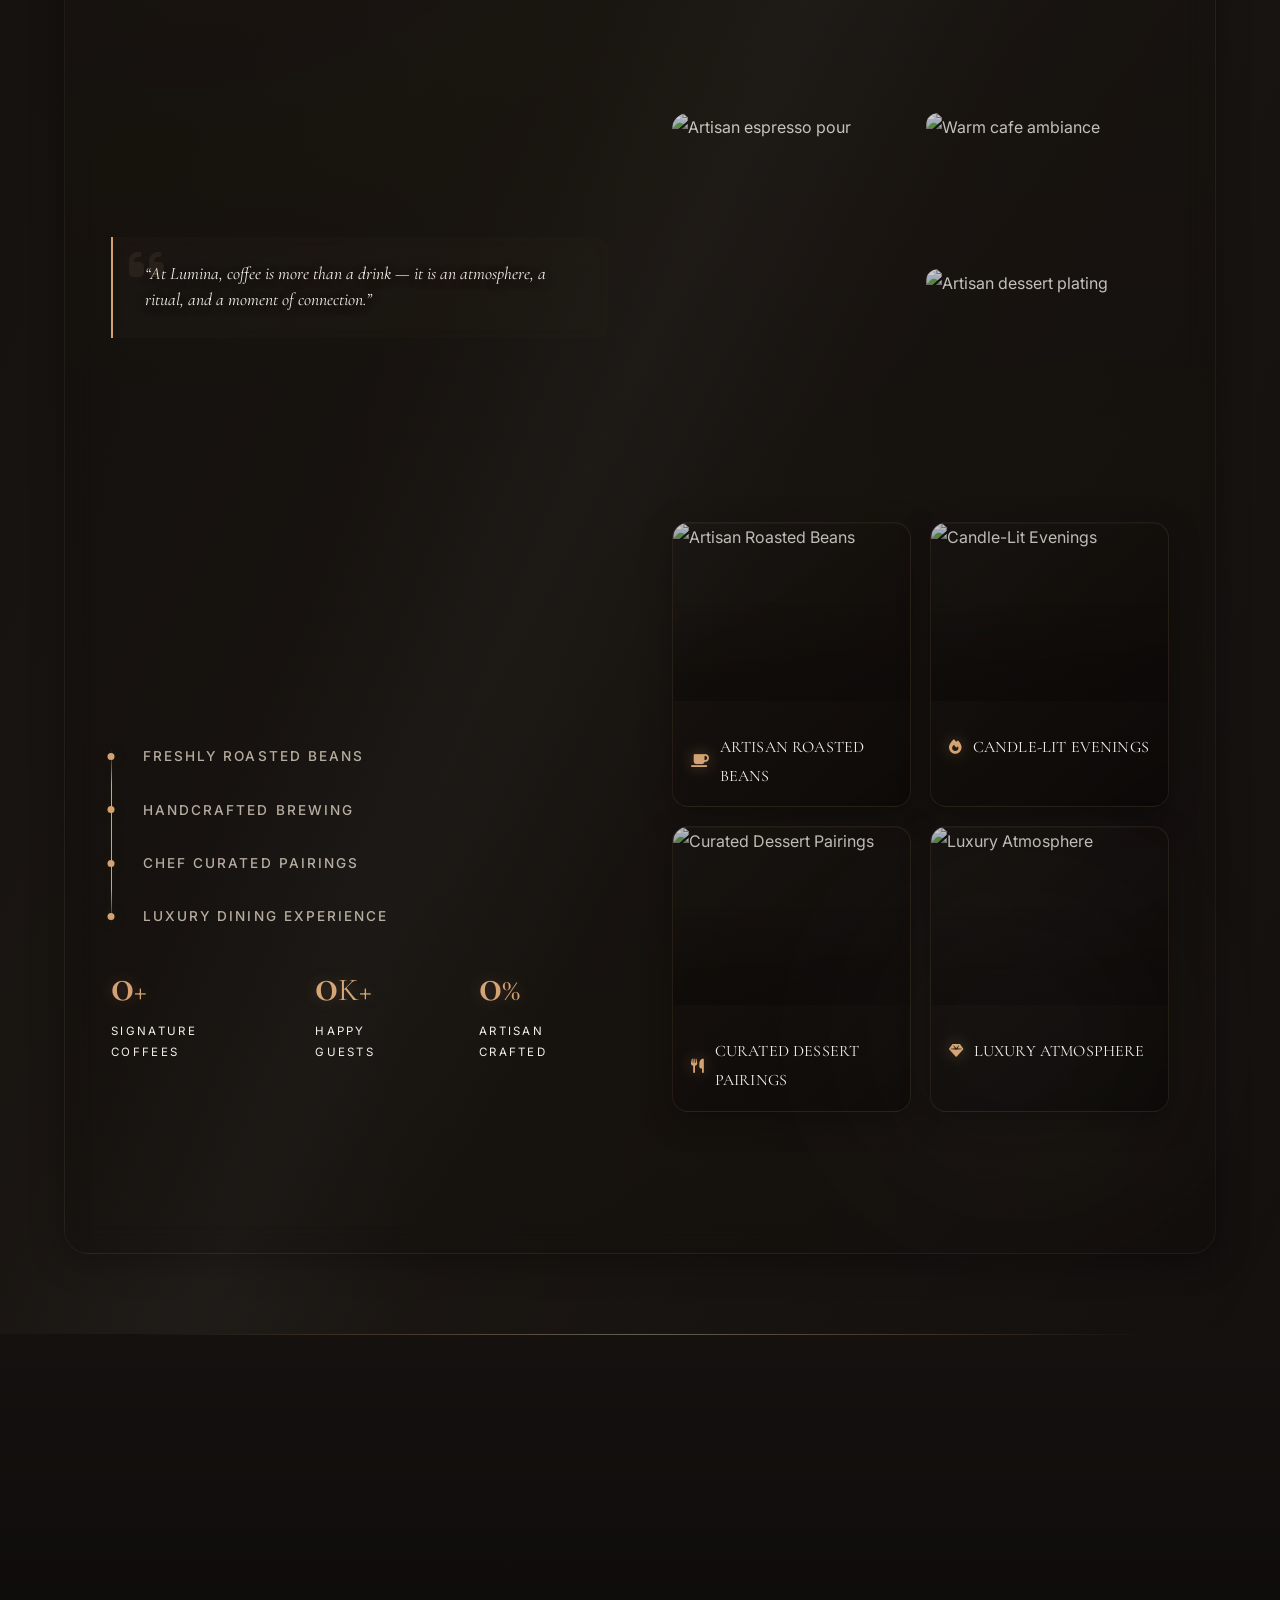
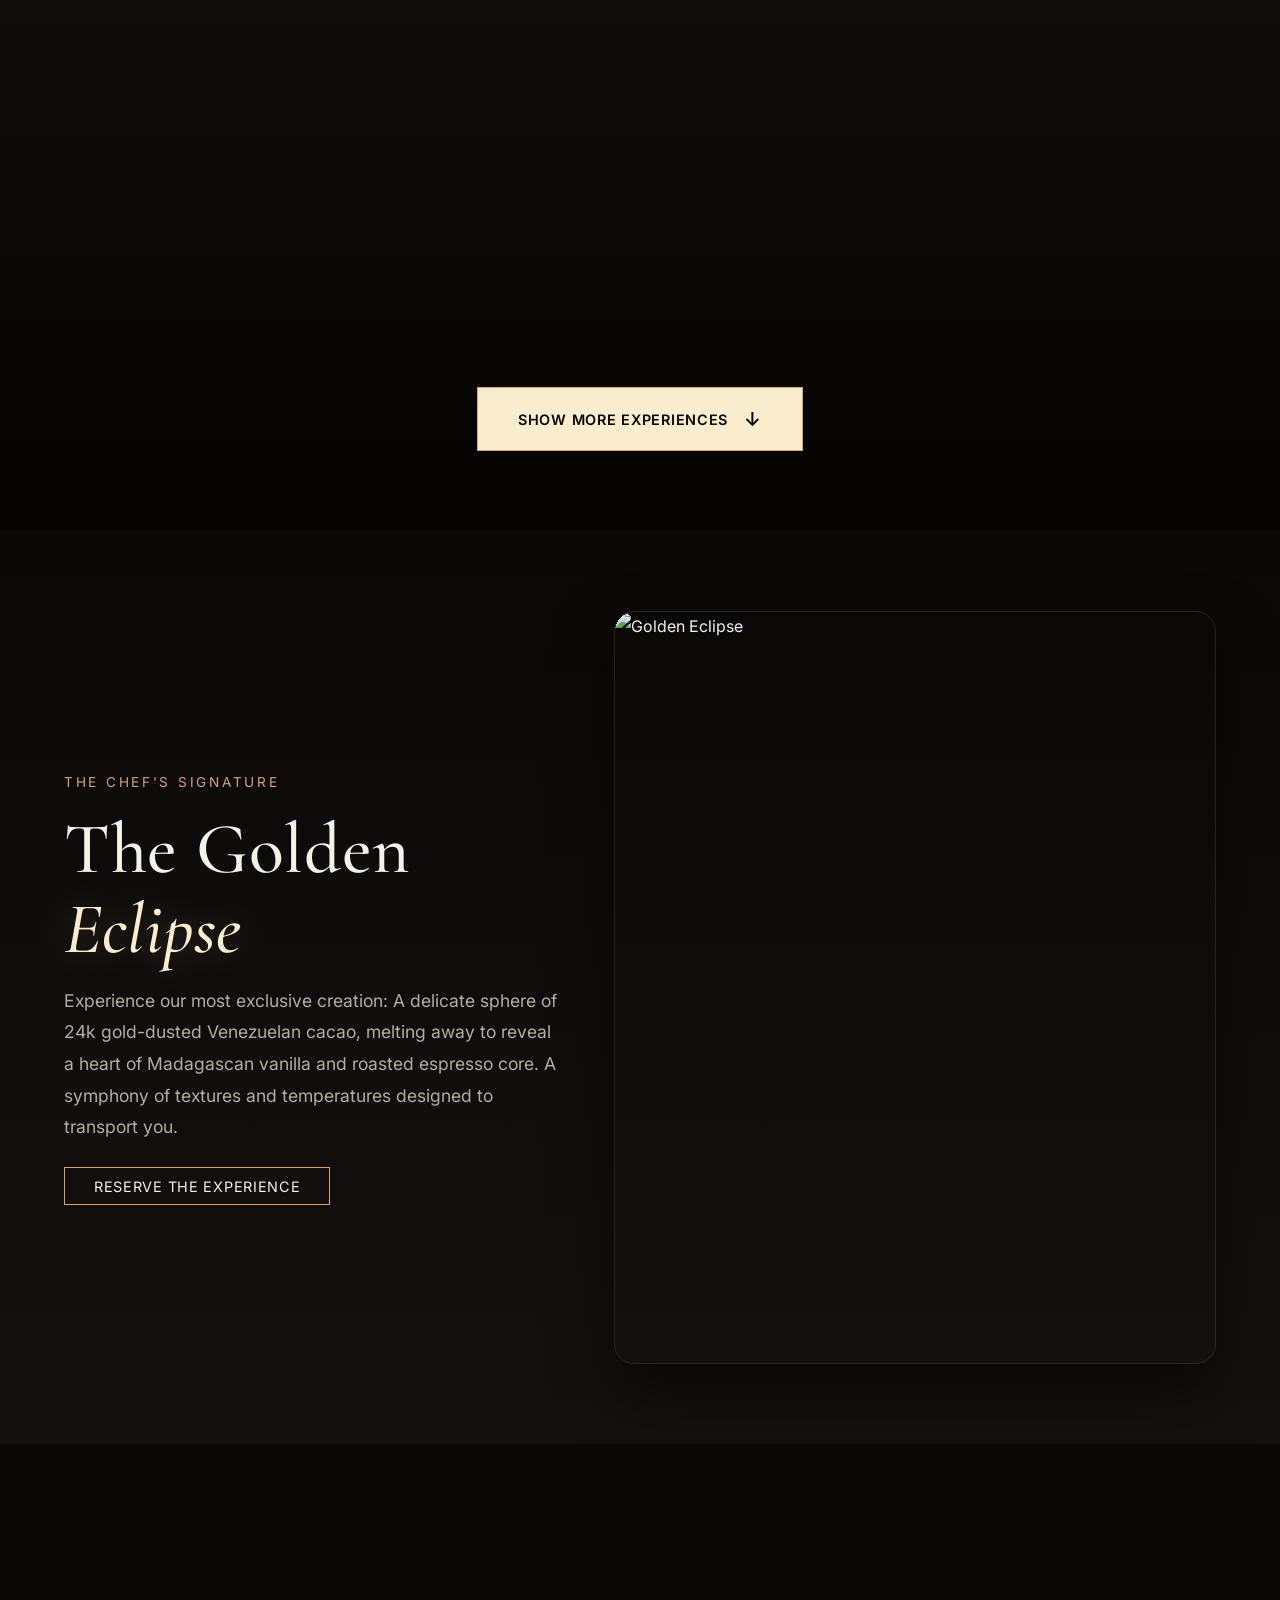
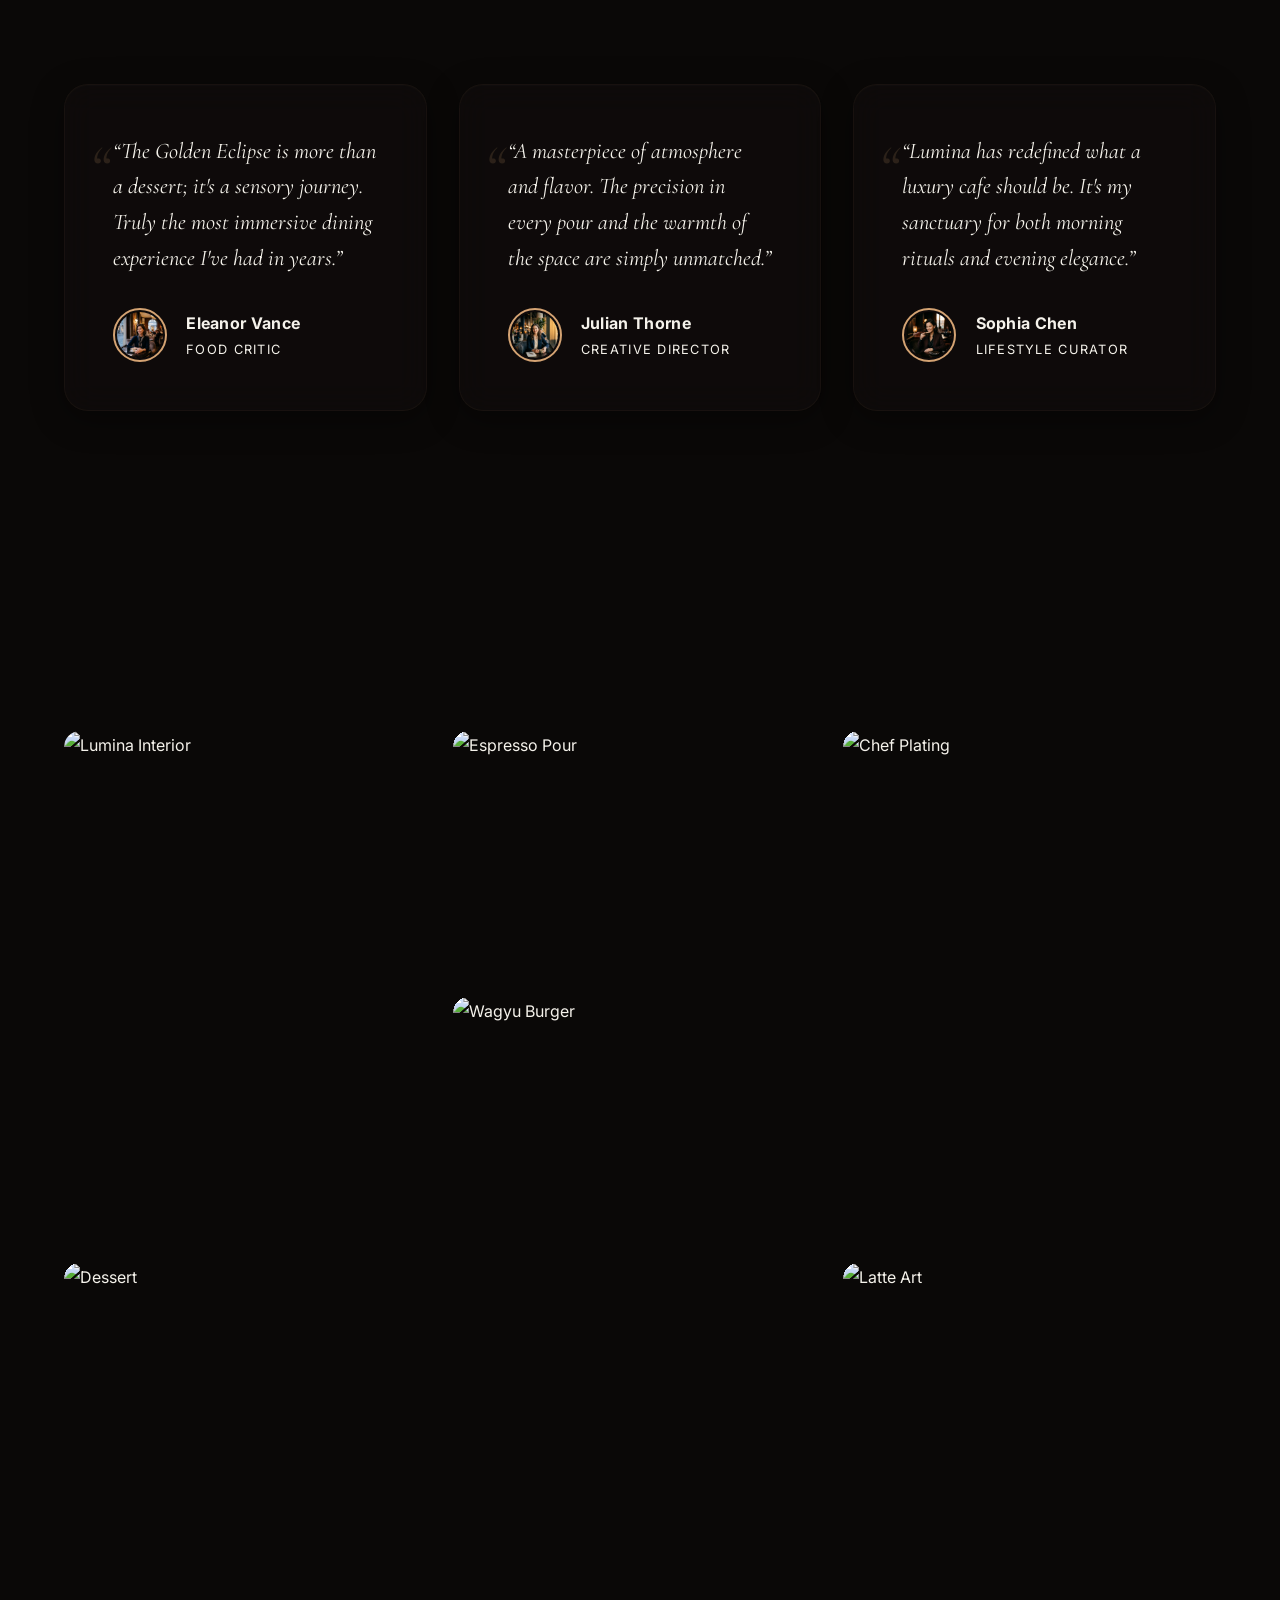
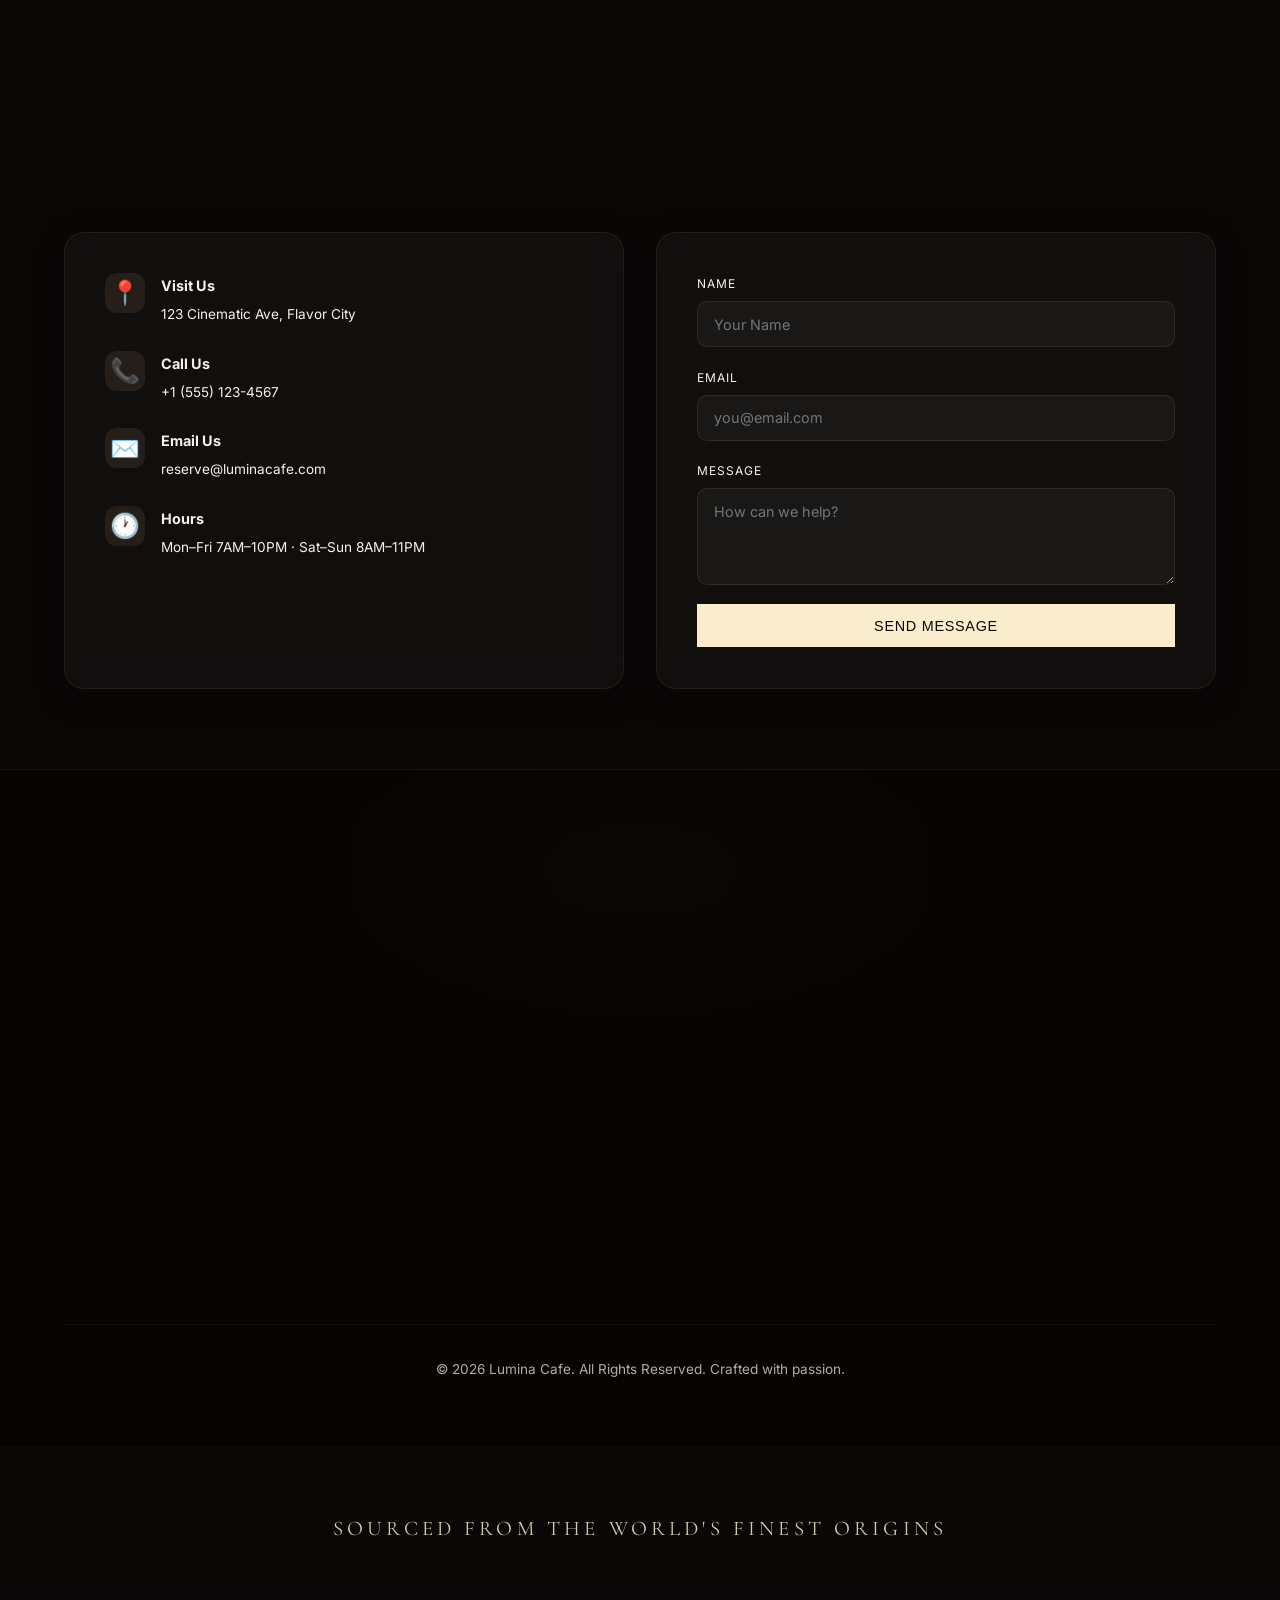
==== commit 22098f8c: "Convert website to multi-page structure (menu, story, gallery, contact) and fix sub-page loading sty" ====
--- a/index.html
+++ b/index.html
@@ -61,13 +61,13 @@
 
     <!-- Navigation -->
     <nav class="navbar">
-        <div class="logo">LUMINA</div>
+        <a href="index.html" class="logo" style="text-decoration:none;">LUMINA</a>
         <div class="nav-links">
-            <a href="#home" class="nav-link">Home</a>
-            <a href="#menu" class="nav-link">Menu</a>
-            <a href="#gallery" class="nav-link">Gallery</a>
-            <a href="#story" class="nav-link">Story</a>
-            <a href="#contact" class="nav-link">Contact</a>
+            <a href="index.html" class="nav-link active">Home</a>
+            <a href="menu.html" class="nav-link">Menu</a>
+            <a href="gallery.html" class="nav-link">Gallery</a>
+            <a href="story.html" class="nav-link">Story</a>
+            <a href="contact.html" class="nav-link">Contact</a>
         </div>
         <button class="cta-btn" id="nav-reserve-btn">Reservations</button>
         <div class="hamburger" id="hamburger-btn">
@@ -81,11 +81,11 @@
     <div class="mobile-menu-overlay" id="mobile-menu">
         <button class="mobile-close" id="mobile-close-btn">&times;</button>
         <div class="mobile-menu-content">
-            <a href="#home" class="mobile-link">Home</a>
-            <a href="#menu" class="mobile-link">Menu</a>
-            <a href="#gallery" class="mobile-link">Gallery</a>
-            <a href="#story" class="mobile-link">Story</a>
-            <a href="#contact" class="mobile-link">Contact</a>
+            <a href="index.html" class="mobile-link">Home</a>
+            <a href="menu.html" class="mobile-link">Menu</a>
+            <a href="gallery.html" class="mobile-link">Gallery</a>
+            <a href="story.html" class="mobile-link">Story</a>
+            <a href="contact.html" class="mobile-link">Contact</a>
             <button class="primary-btn mobile-reserve-btn" id="mobile-reserve-btn">Reserve a Table</button>
         </div>
     </div>
@@ -605,7 +605,7 @@
                             <span class="stat-desc">Artisan Crafted</span>
                         </div>
                     </div>
-                    <button class="primary-btn mt-4">Read Our Story</button>
+                    <a href="story.html" class="primary-btn mt-4" style="display:inline-block;text-decoration:none;">Read Our Story</a>
                 </div>
                 
                 <!-- Right Side visual elements column (fills empty vertical space) -->
@@ -1103,10 +1103,10 @@
                 <div class="footer-column">
                     <h3 class="footer-heading">Explore</h3>
                     <ul class="footer-links">
-                        <li><a href="#">Home</a></li>
-                        <li><a href="#menu">Our Menu</a></li>
-                        <li><a href="#story">Our Story</a></li>
-                        <li><a href="#testimonials">Reviews</a></li>
+                        <li><a href="index.html">Home</a></li>
+                        <li><a href="menu.html">Our Menu</a></li>
+                        <li><a href="story.html">Our Story</a></li>
+                        <li><a href="gallery.html">Gallery</a></li>
                     </ul>
                 </div>
 
--- a/styles.css
+++ b/styles.css
@@ -81,13 +81,18 @@
 }
 
 /* ── Section Reveals — FOUC prevention ──
-   Ensures sections stay hidden until GSAP ScrollTrigger reveals them. */
-.navbar,
-.title-line,
-.hero-subtitle,
-.hero-actions,
-.scroll-indicator,
-.hero-3d-assets,
+   Only hides elements on the homepage (body.has-loader).
+   Sub-pages never get this class so content is always visible. */
+body.has-loader .title-line,
+body.has-loader .hero-subtitle,
+body.has-loader .hero-actions,
+body.has-loader .scroll-indicator,
+body.has-loader .hero-3d-assets,
+body.has-loader .hero-bg-video {
+    opacity: 0;
+}
+
+/* These animate in via ScrollTrigger on ALL pages */
 .feature-card,
 .menu-category,
 .testimonial-card,
@@ -96,6 +101,11 @@
 .section-subtitle,
 .story-content > *,
 .story-visual {
+    opacity: 0;
+}
+
+/* Navbar: hidden initially only on homepage (GSAP reveals it after loader) */
+body.has-loader .navbar {
     opacity: 0;
 }
 
